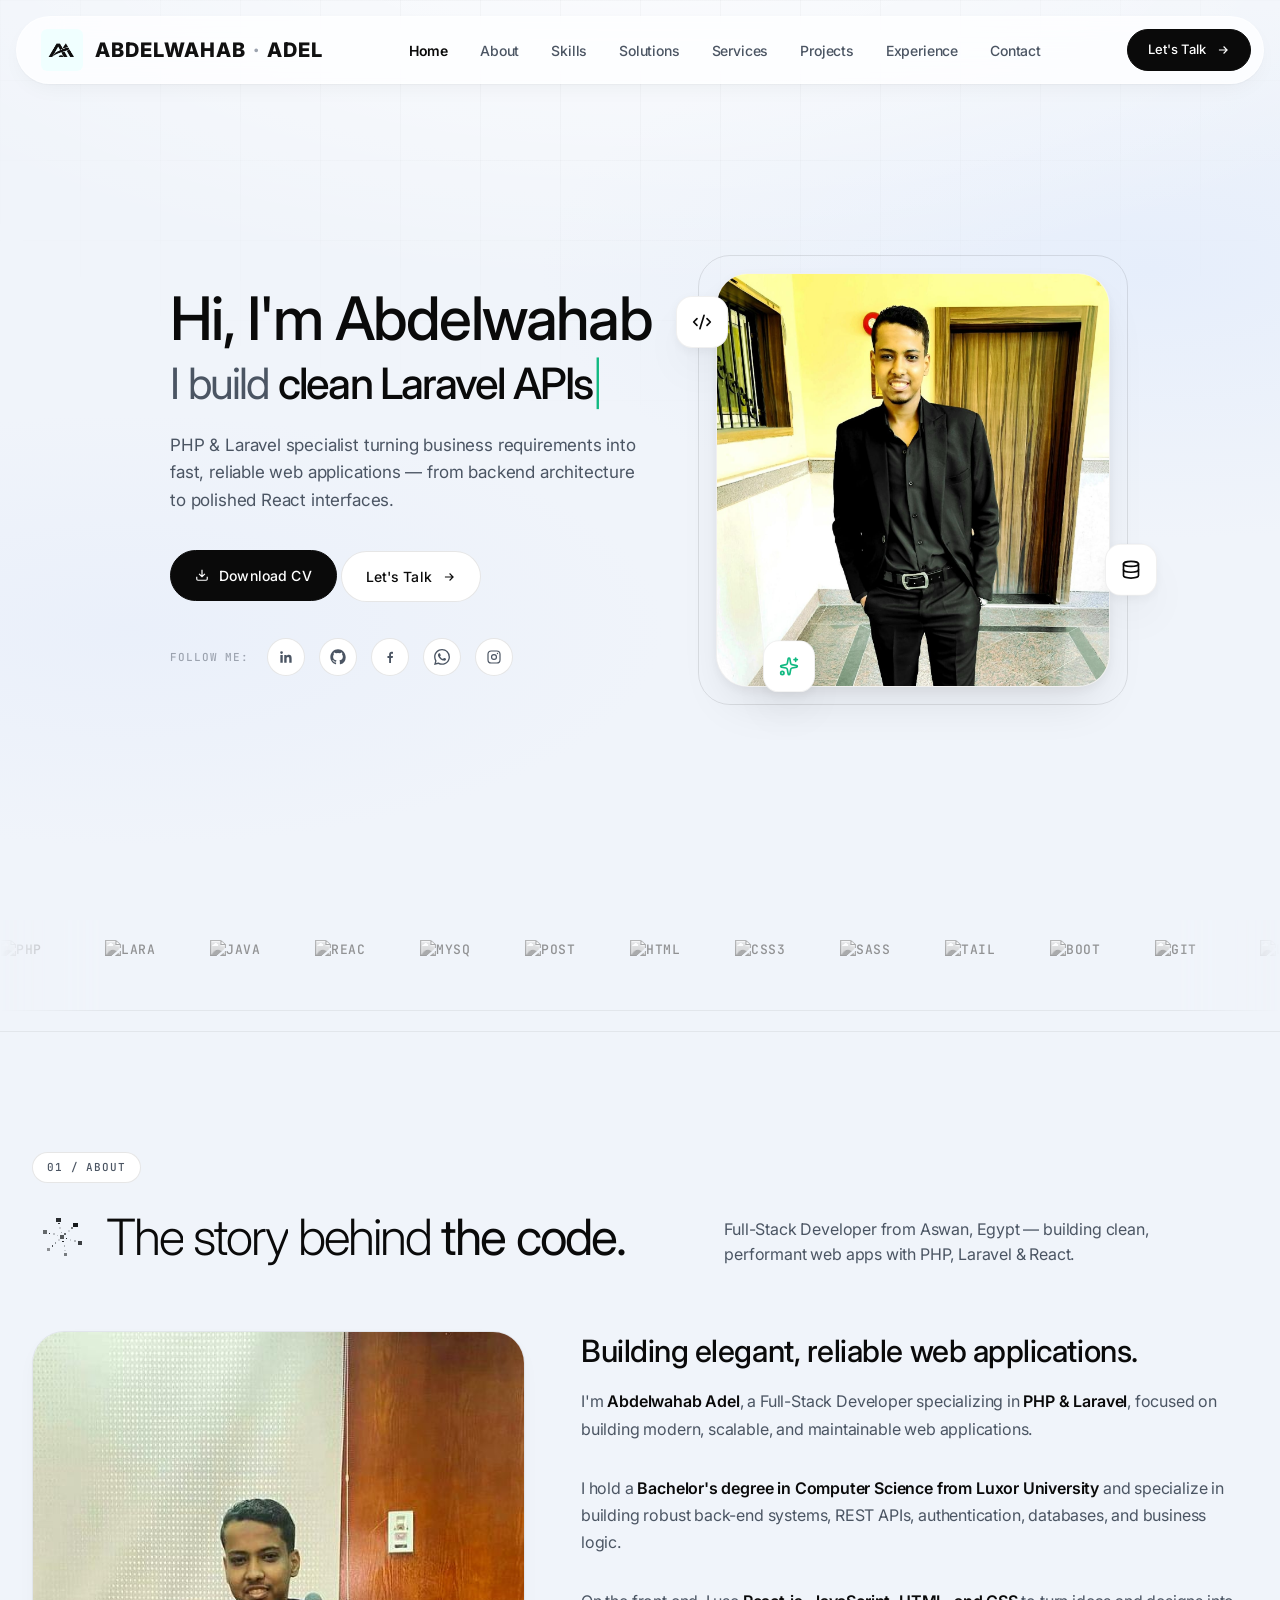
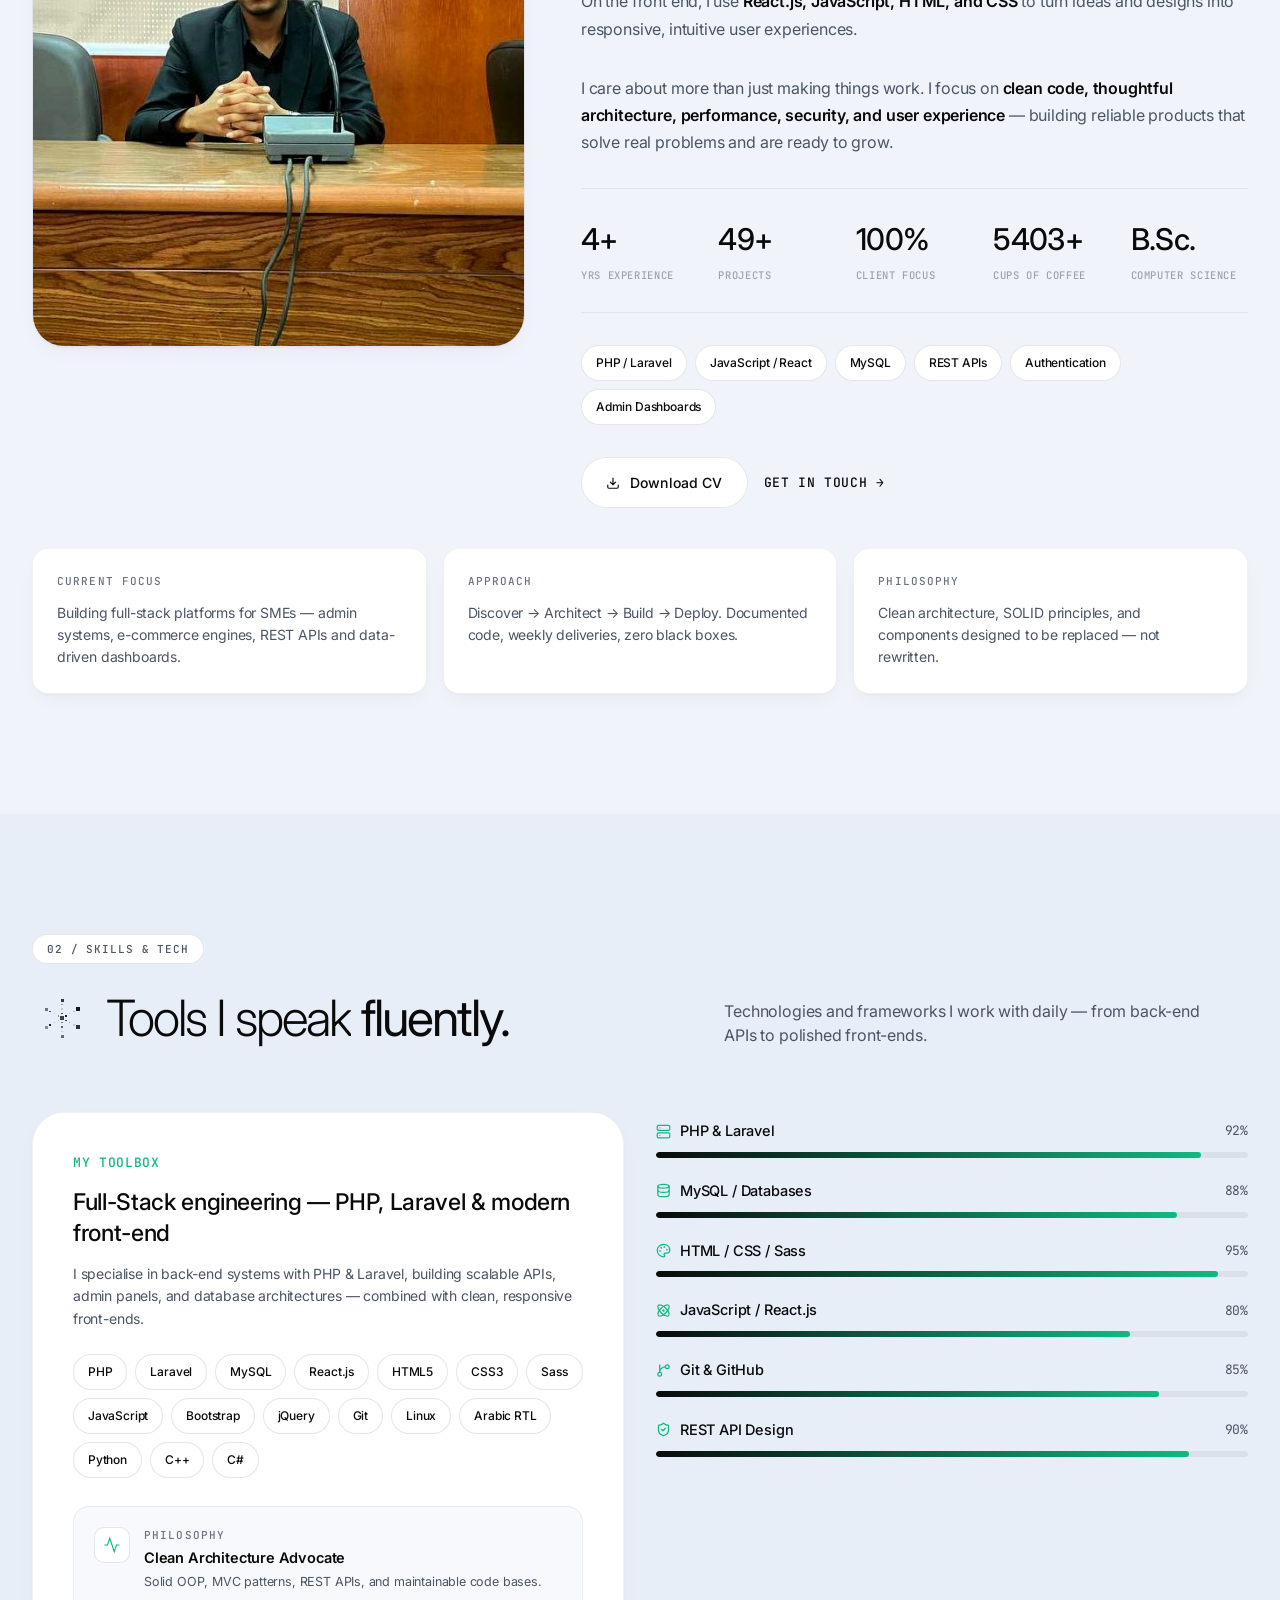
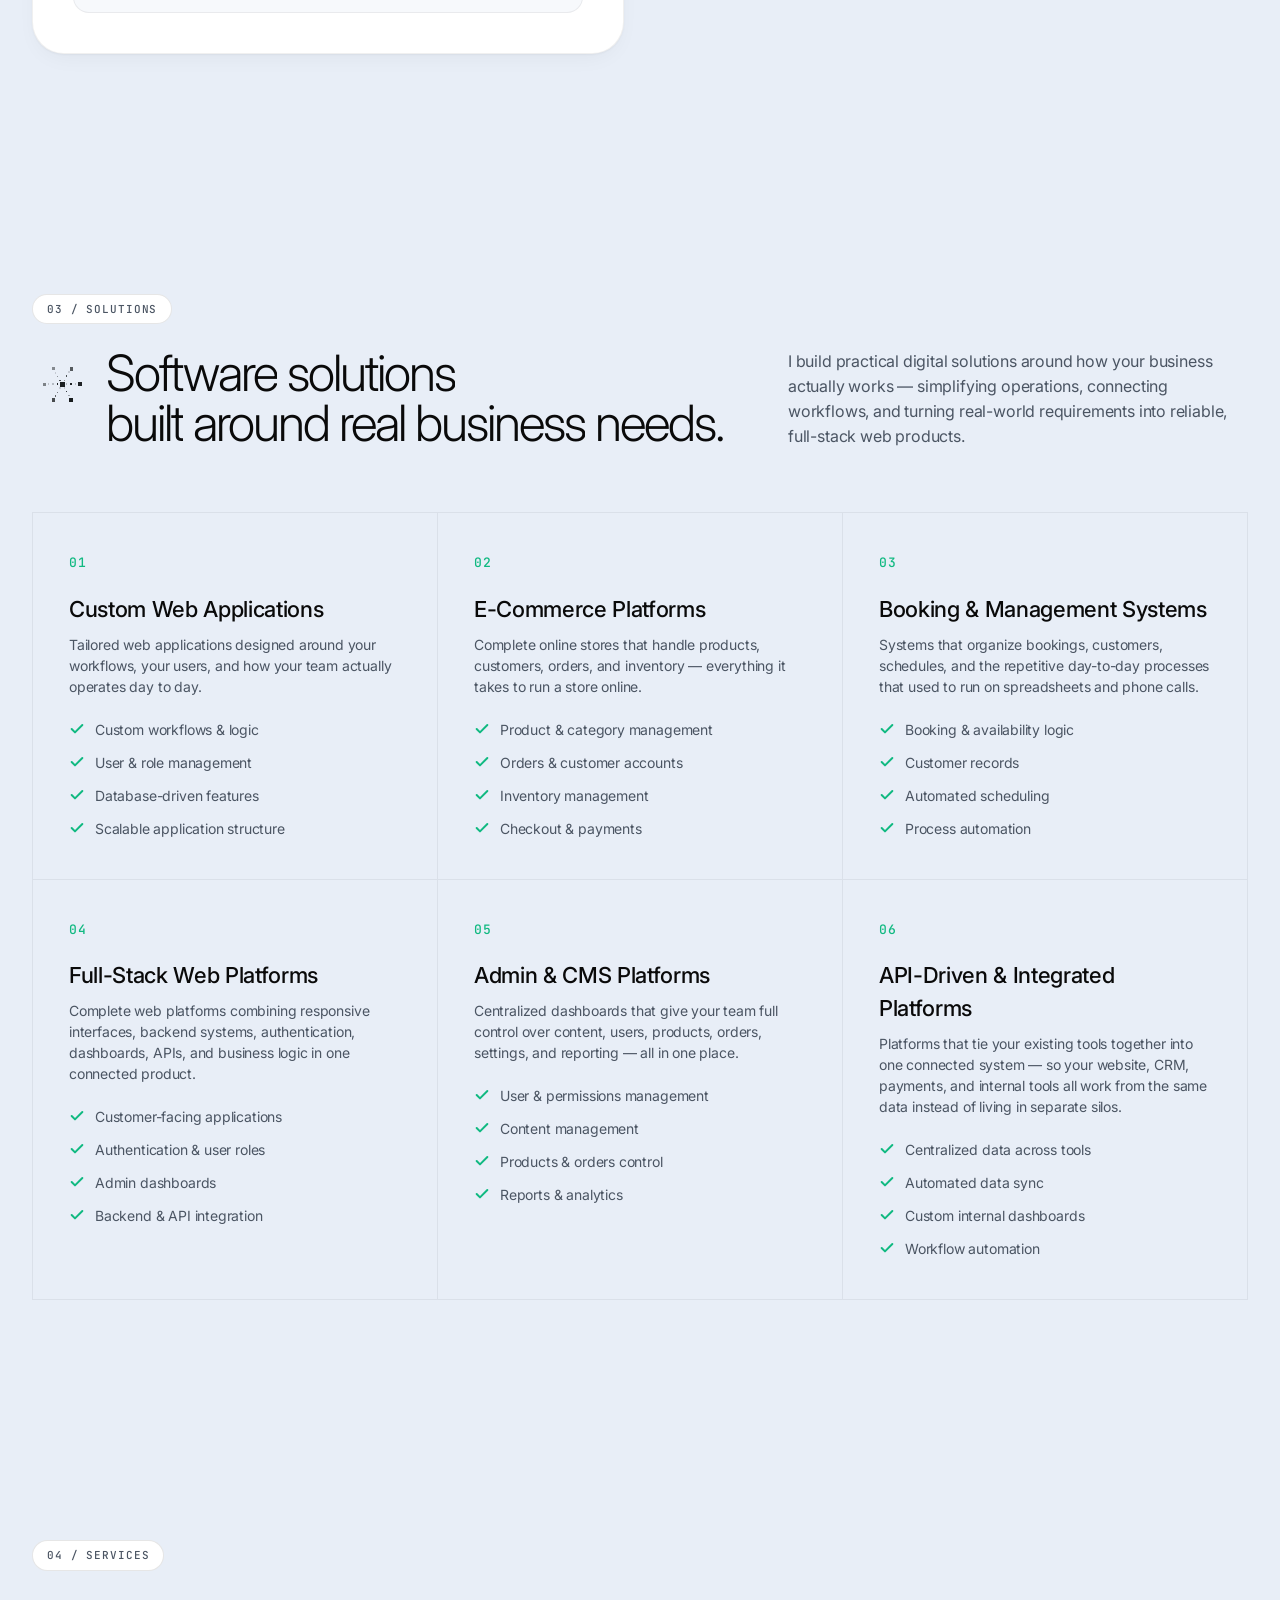
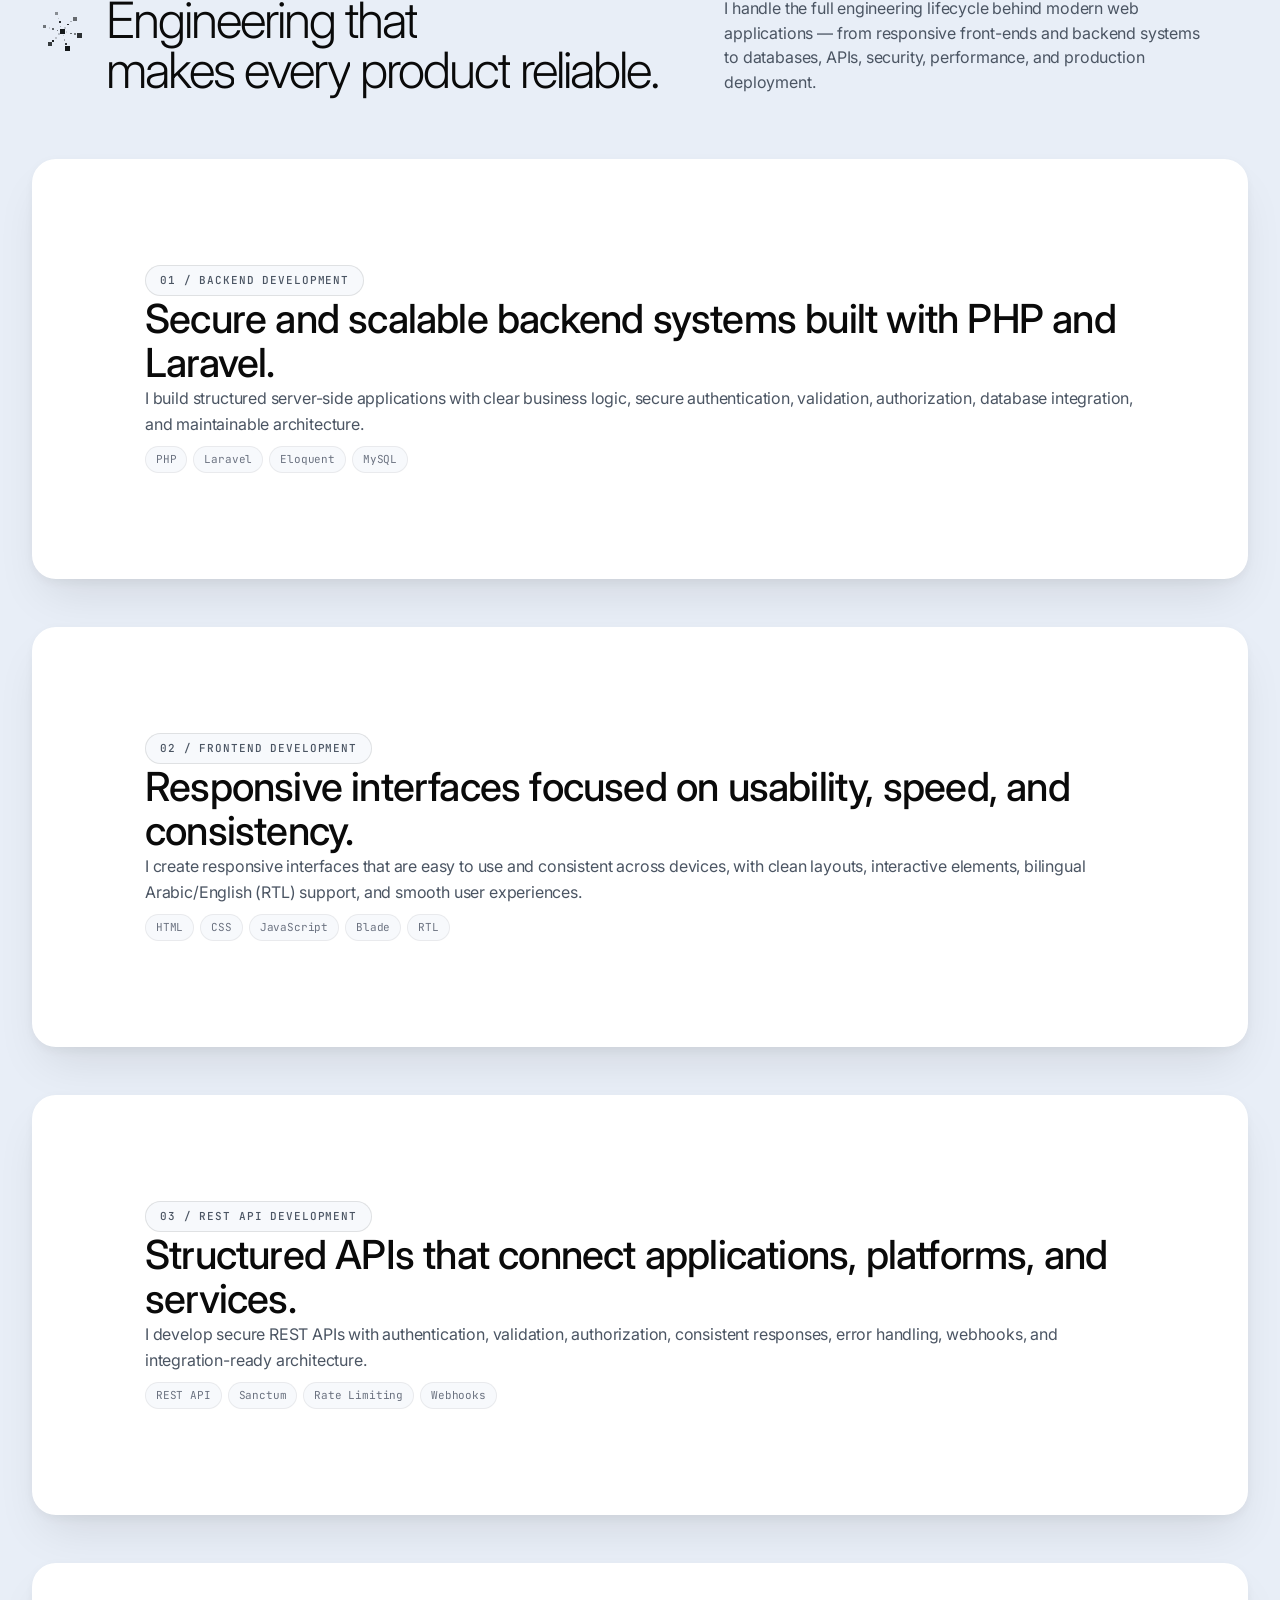
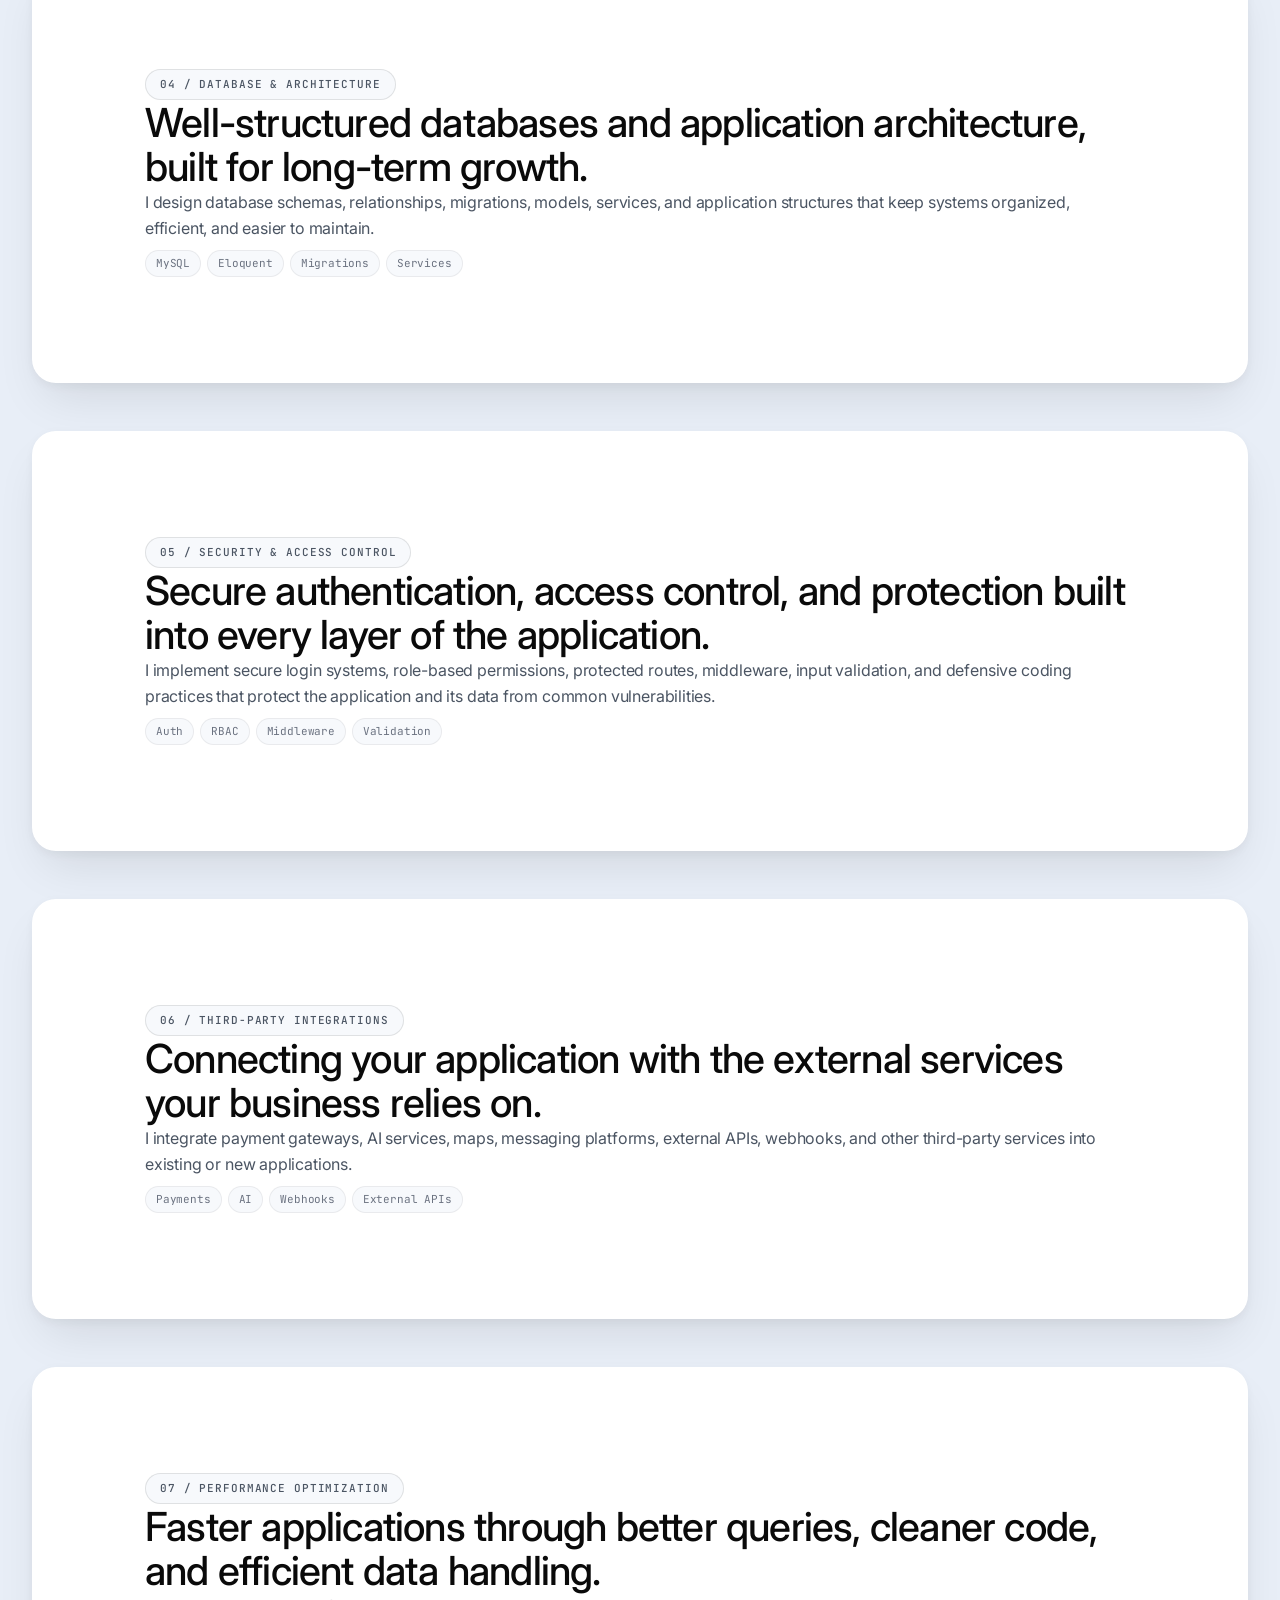
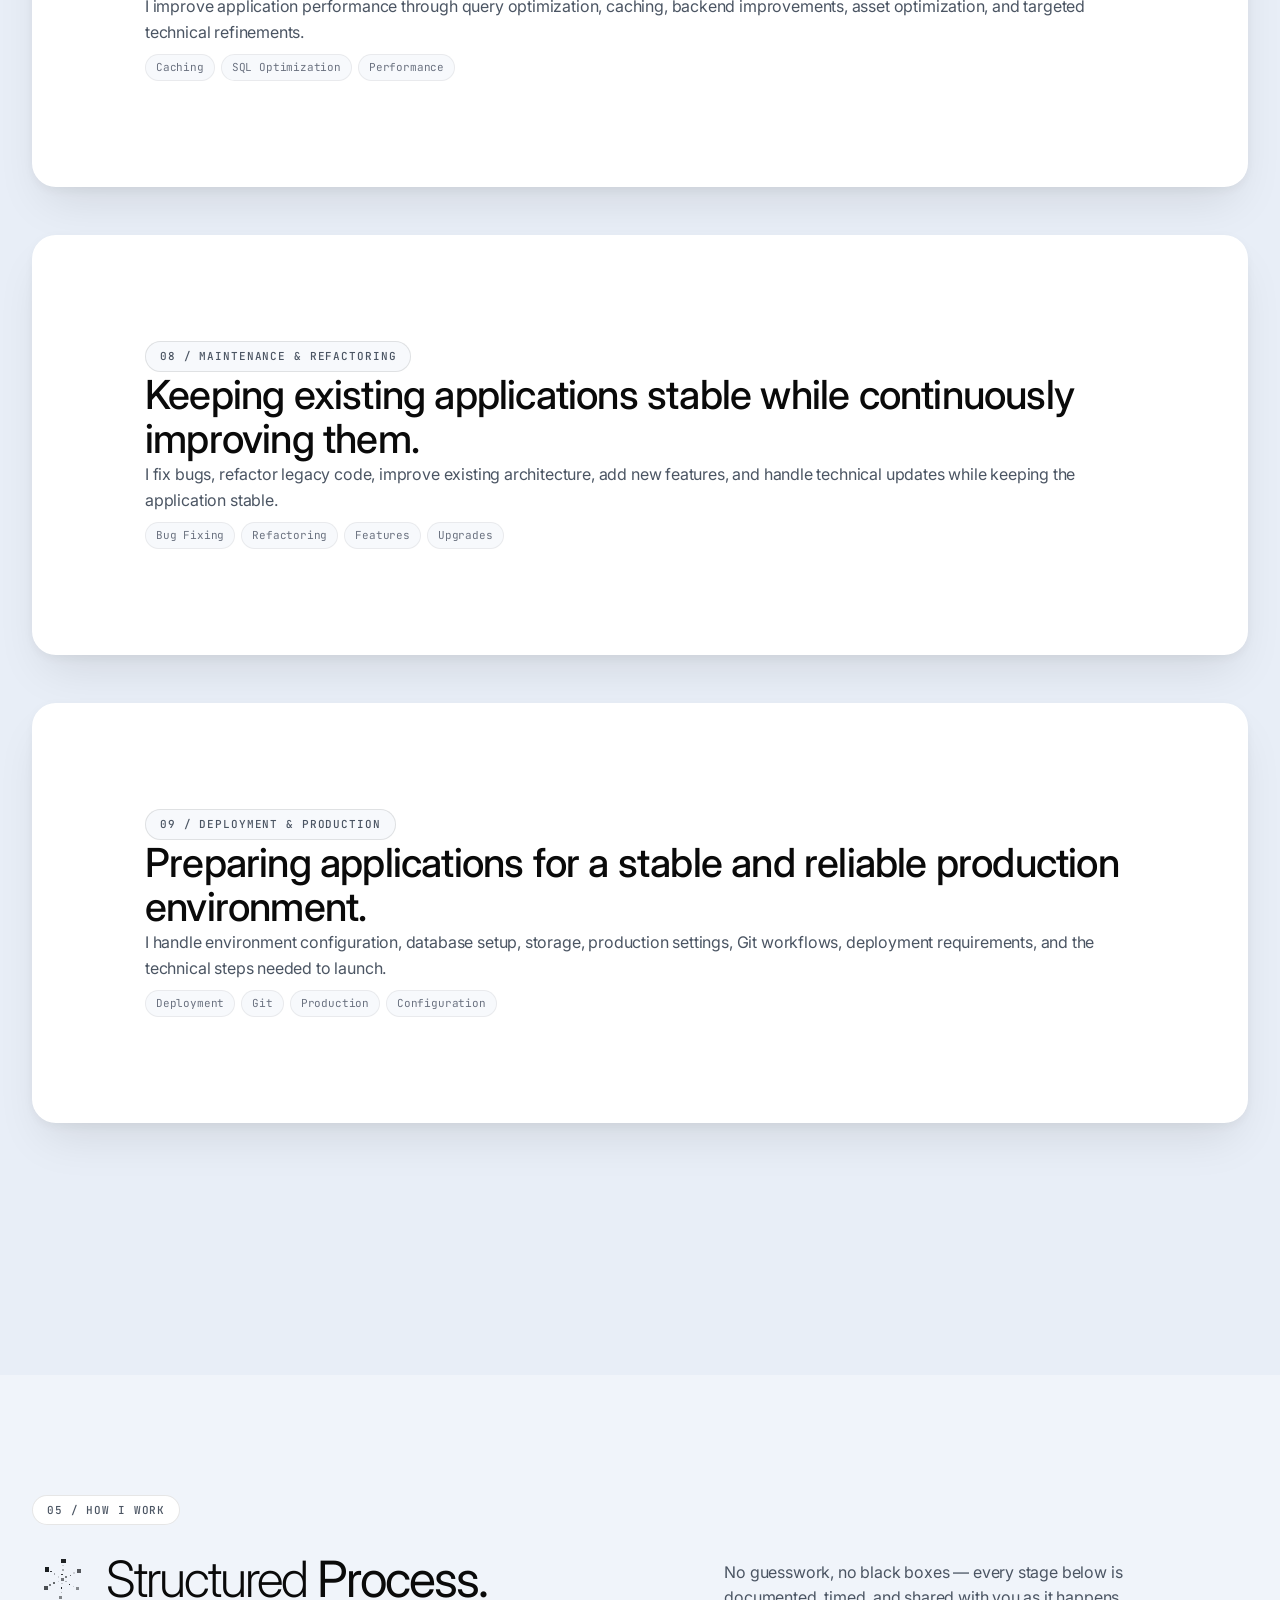
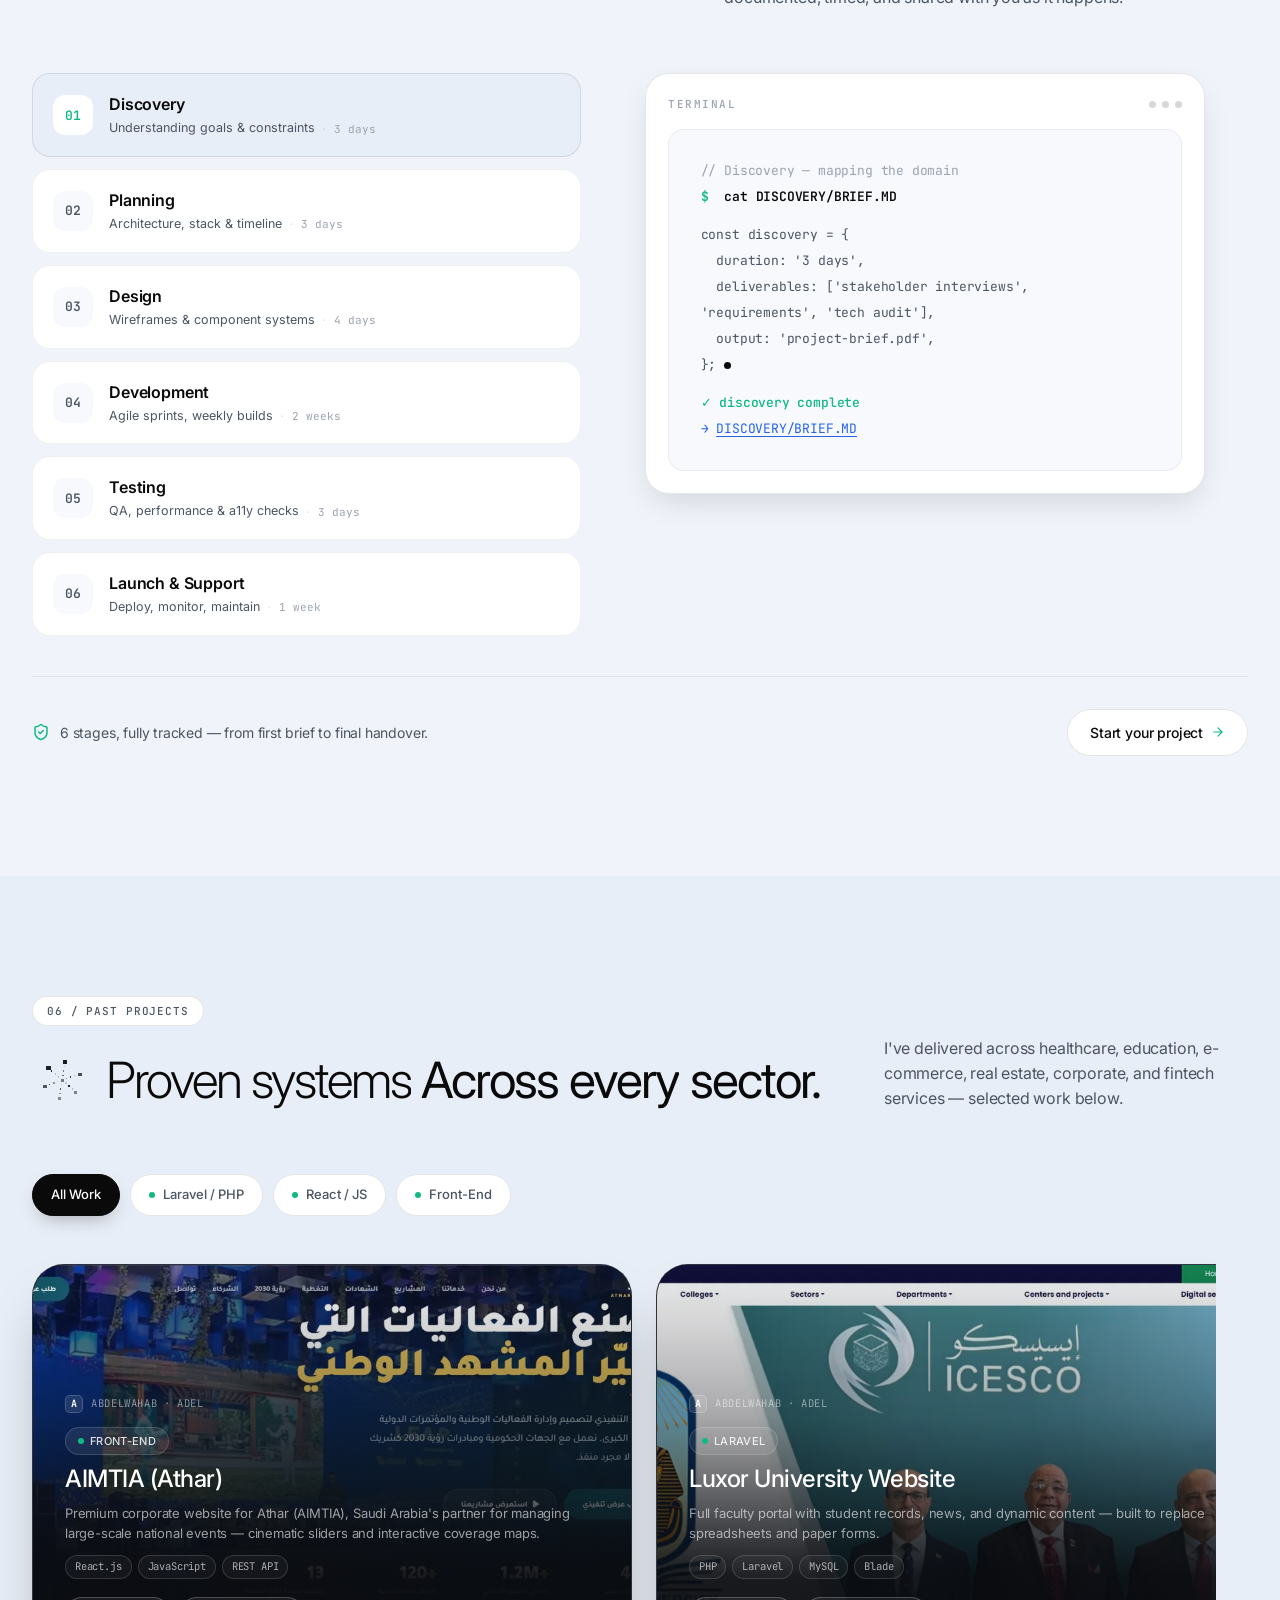
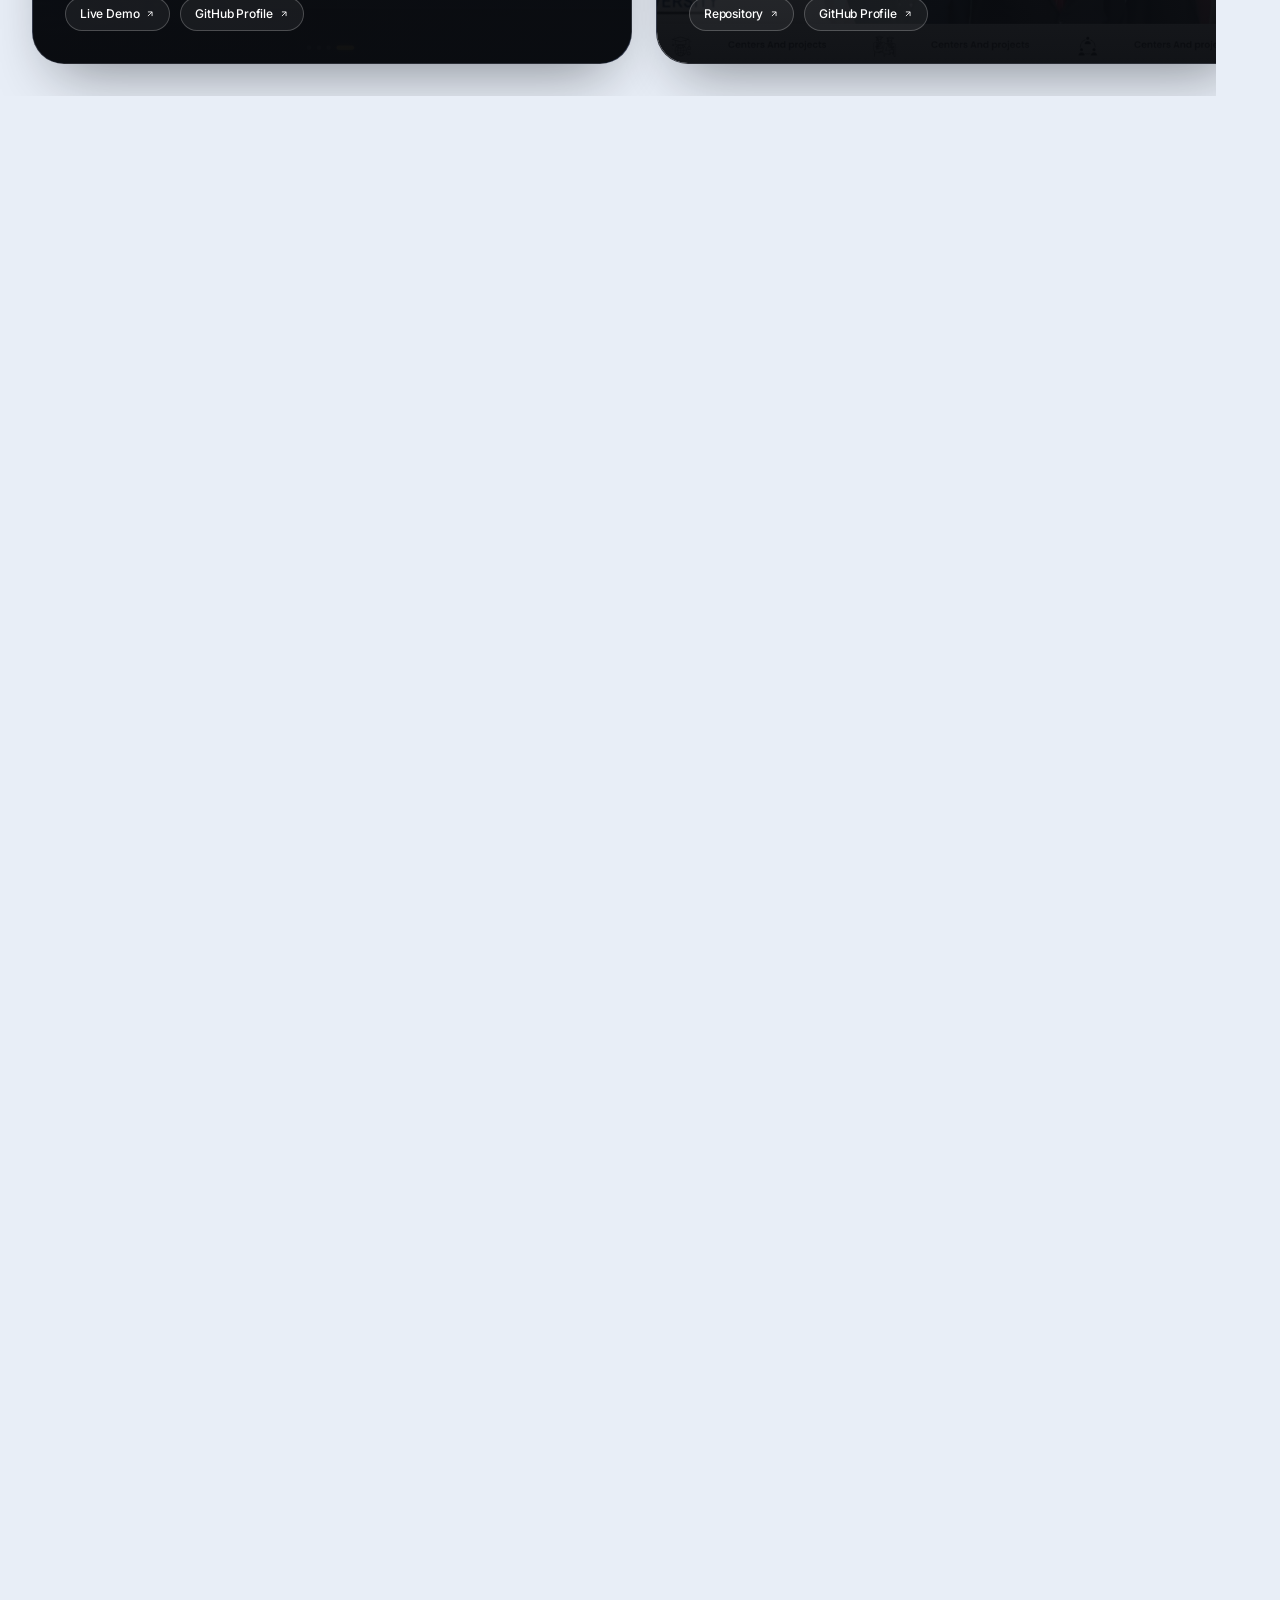
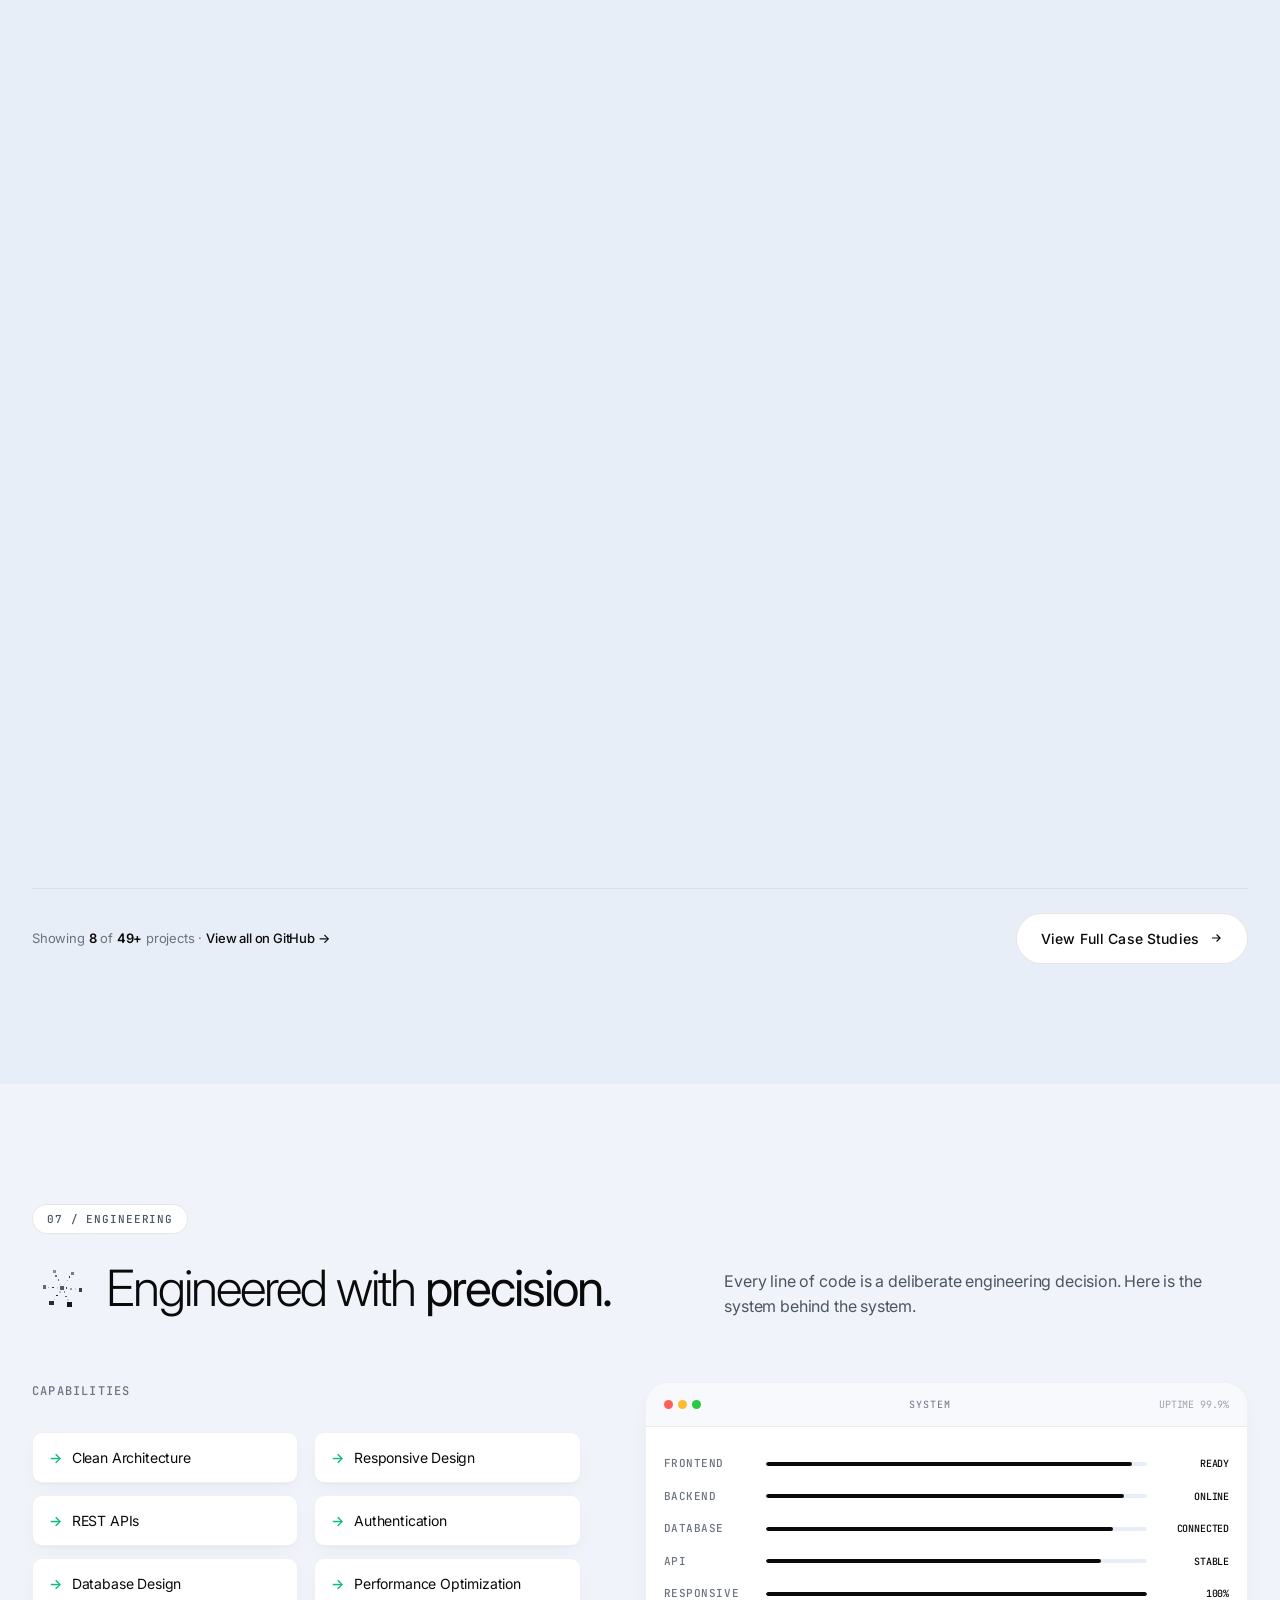
==== index.html @ 7341ebd1 "Add files via upload" ====
<!DOCTYPE html>
<html lang="en">
<head>
  <meta charset="UTF-8">
  <meta name="viewport" content="width=device-width, initial-scale=1.0, viewport-fit=cover">
  <meta name="theme-color" content="#f0f4fa">
  <meta name="color-scheme" content="light">

  <!-- Primary SEO -->
  <title>Abdelwahab Adel — Full-Stack Software Engineer · PHP & Laravel</title>
  <meta name="description" content="Abdelwahab Adel — Full-Stack Software Engineer building scalable digital systems with PHP, Laravel, React.js, and MySQL. 49+ production-grade web applications.">
  <meta name="keywords" content="Abdelwahab Adel, Full-Stack Developer, Software Engineer, PHP, Laravel, React.js, MySQL, REST API, Web Applications, Portfolio, Aswan, Egypt">
  <meta name="author" content="Abdelwahab Adel">
  <meta name="robots" content="index, follow">
  <link rel="canonical" href="https://abdelwahab-adel.dev/">

  <!-- Favicon -->
  <link rel="icon" type="image/svg+xml" href="assets/favicon.svg">

  <!-- Open Graph -->
  <meta property="og:type" content="website">
  <meta property="og:url" content="https://abdelwahab-adel.dev/">
  <meta property="og:title" content="Abdelwahab Adel — Full-Stack Software Engineer">
  <meta property="og:description" content="Building scalable digital systems with PHP, Laravel, React.js & MySQL. 49+ production-grade projects.">
  <meta property="og:image" content="https://abdelwahab-adel.dev/assets/images/profile-hero.jpg">
  <meta property="og:locale" content="en_US">
  <meta property="og:site_name" content="Abdelwahab Adel">

  <!-- Twitter -->
  <meta name="twitter:card" content="summary_large_image">
  <meta name="twitter:title" content="Abdelwahab Adel — Full-Stack Software Engineer">
  <meta name="twitter:description" content="Building scalable digital systems with PHP, Laravel, React.js & MySQL.">
  <meta name="twitter:image" content="https://abdelwahab-adel.dev/assets/images/profile-hero.jpg">

  <!-- Performance -->
  <link rel="preconnect" href="https://fonts.googleapis.com">
  <link rel="preconnect" href="https://fonts.gstatic.com" crossorigin>

  <!-- Fonts -->
  <link rel="stylesheet" href="https://fonts.googleapis.com/css2?family=Inter:wght@200;300;400;500;600;700;800&family=JetBrains+Mono:wght@400;500;600&display=swap">

  <!-- Styles -->
  <link rel="stylesheet" href="style.css">

  <!-- Structured Data -->
  <script type="application/ld+json">
  {
    "@context": "https://schema.org",
    "@type": "Person",
    "name": "Abdelwahab Adel",
    "jobTitle": "Full-Stack Software Engineer",
    "url": "https://abdelwahab-adel.dev/",
    "image": "assets/images/profile-hero.jpg",
    "sameAs": [
      "https://www.linkedin.com/in/abdelwahab-adel-57265926b",
      "https://github.com/abdelwahab-adel/",
      "https://www.facebook.com/profile.php?id=100008450681129",
      "https://www.instagram.com/abd_elwahab_adel",
      "https://wa.me/201100340198"
    ],
    "knowsAbout": ["PHP", "Laravel", "MySQL", "React.js", "JavaScript", "HTML5", "CSS3", "Sass", "Git", "Linux", "REST API", "Software Architecture"],
    "worksFor": {"@type": "Organization", "name": "Freelance"},
    "alumniOf": {"@type": "CollegeOrUniversity", "name": "Luxor University"},
    "address": {"@type": "PostalAddress", "addressLocality": "Aswan", "addressCountry": "EG"}
  }
  </script>
</head>
<body>

  <!-- ════════════════ INTRO PRELOADER ════════════════ -->
  <div id="preloader" class="preloader">
    <div class="preloader-inner">
      <span class="preloader-wordmark">ABDELWAHAB<em>·</em>ADEL</span>
      <span class="preloader-role mono">FULL-STACK DEVELOPER</span>
    </div>
    <noscript><style>.preloader-wordmark,.preloader-role{opacity:1!important;transform:none!important;}</style></noscript>
  </div>

  <!-- Skip link -->
  <a href="#main" class="skip-link">Skip to main content</a>

  <!-- Background grid -->
  <div class="bg-grid" aria-hidden="true"></div>

  <!-- Scroll progress -->
  <div class="scroll-progress" id="scroll-progress" aria-hidden="true"></div>

  <main id="main">

    <!-- ════════════════ NAVBAR ════════════════ -->
    <header class="nav" id="nav">
      <div class="nav-inner">
          <a href="index.html#home"  class="logo" aria-label="Abdelwahab Adel — home">
    <span class="logo-mark">
        <img 
            src="assets/images/ChatGPT Image Sep 15, 2026, 07_36_10 PM.png" 
            alt="Abdelwahab Adel Logo"
        >
    </span>

    <span class="logo-text">
        ABDELWAHAB<em>·</em>ADEL
    </span>
</a>

        <nav class="nav-desktop" aria-label="Primary">
          <a href="#home" class="nav-link active">Home</a>
          <a href="#about" class="nav-link">About</a>
          <a href="#skills" class="nav-link">Skills</a>
          <a href="#solutions" class="nav-link">Solutions</a>
          <a href="#services" class="nav-link">Services</a>
          <a href="projects.html" class="nav-link">Projects</a>
          <a href="#experience" class="nav-link">Experience</a>
          <a href="#contact" class="nav-link">Contact</a>
        </nav>

        <div class="nav-actions">
          <a href="index.html#contact" class="btn btn-primary nav-cta">
            <span>Let's Talk</span>
            <svg width="14" height="14" viewBox="0 0 24 24" fill="none" stroke="currentColor" stroke-width="2"><path d="M5 12h14M13 6l6 6-6 6"/></svg>
          </a>
          <button class="menu-btn" id="menu-btn" aria-label="Open menu" aria-expanded="false" aria-controls="mobile-nav">
            <span></span><span></span>
          </button>
        </div>
      </div>
    </header>

    <!-- Mobile Nav -->
    <nav class="mobile-nav" id="mobile-nav" aria-label="Mobile navigation">
      <div class="mobile-nav-inner">
        <div class="mobile-nav-links">
          <a href="#home" class="mobile-link" data-num="00">Home</a>
          <a href="#about" class="mobile-link" data-num="01">About</a>
          <a href="#skills" class="mobile-link" data-num="02">Skills</a>
          <a href="#solutions" class="mobile-link" data-num="03">Solutions</a>
          <a href="#services" class="mobile-link" data-num="04">Services</a>
          <a href="projects.html" class="mobile-link" data-num="05">Projects</a>
          <a href="#experience" class="mobile-link" data-num="06">Experience</a>
          <a href="#contact" class="mobile-link" data-num="07">Contact</a>
        </div>
        <div class="mobile-nav-footer">
          <a href="mailto:abdelwahabadel777@gmail.com">abdelwahabadel777@gmail.com</a>
          <div class="mobile-socials">
            <a href="https://github.com/abdelwahab-adel/" target="_blank" rel="noopener">GitHub</a>
            <a href="https://www.linkedin.com/in/abdelwahab-adel-57265926b" target="_blank" rel="noopener">LinkedIn</a>
            <a href="https://wa.me/201100340198" target="_blank" rel="noopener">WhatsApp</a>
          </div>
        </div>
      </div>
    </nav>

    <!-- ════════════════ HERO ════════════════ -->
    <section id="home" class="hero">
      <div class="container">
        <div class="hero-grid-v2">
          <div class="hero-text">
            

            <h1 class="hero-title-v2">
              Hi, I'm Abdelwahab
              <span class="hero-typing-line">I build <span id="typing-text" class="typing-text"></span><span class="typing-cursor">|</span></span>
            </h1>

            <p class="hero-desc-v2 reveal">
              PHP &amp; Laravel specialist turning business requirements into fast, reliable web applications — from backend architecture to polished React interfaces.
            </p>

            <div class="hero-cta">
              <a href="https://drive.google.com/drive/folders/1y7p870-NbS-smc41o3XkBg7El0RMP5gp" target="_blank" rel="noopener" class="btn btn-primary">
                <svg width="14" height="14" viewBox="0 0 24 24" fill="none" stroke="currentColor" stroke-width="2"><path d="M21 15v4a2 2 0 0 1-2 2H5a2 2 0 0 1-2-2v-4M7 10l5 5 5-5M12 15V3"/></svg>
                <span>Download CV</span>
              </a>
              <a href="#contact" class="btn btn-ghost">
                <span>Let's Talk</span>
                <svg width="14" height="14" viewBox="0 0 24 24" fill="none" stroke="currentColor" stroke-width="2"><path d="M5 12h14M13 6l6 6-6 6"/></svg>
              </a>
            </div>

            <div class="hero-socials-row reveal">
              <span class="mono">FOLLOW ME:</span>
              <a href="https://www.linkedin.com/in/abdelwahab-adel-57265926b" target="_blank" rel="noopener" class="social-icon" aria-label="LinkedIn">
                <svg width="16" height="16" viewBox="0 0 24 24" fill="currentColor"><path d="M20.45 20.45h-3.55v-5.57c0-1.33-.02-3.04-1.85-3.04-1.86 0-2.14 1.45-2.14 2.94v5.67H9.36V9h3.41v1.56h.05c.47-.9 1.63-1.85 3.36-1.85 3.6 0 4.27 2.37 4.27 5.45v6.29zM5.34 7.43a2.06 2.06 0 1 1 0-4.12 2.06 2.06 0 0 1 0 4.12zM7.12 20.45H3.56V9h3.56v11.45z"/></svg>
              </a>
              <a href="https://github.com/abdelwahab-adel/" target="_blank" rel="noopener" class="social-icon" aria-label="GitHub">
                <svg width="16" height="16" viewBox="0 0 24 24" fill="currentColor"><path d="M12 .5C5.73.5.5 5.73.5 12c0 5.08 3.29 9.39 7.86 10.91.57.1.78-.25.78-.55 0-.27-.01-1.17-.02-2.12-3.2.7-3.88-1.36-3.88-1.36-.52-1.33-1.28-1.68-1.28-1.68-1.04-.71.08-.7.08-.7 1.15.08 1.76 1.18 1.76 1.18 1.03 1.76 2.7 1.25 3.36.96.1-.75.4-1.25.73-1.54-2.55-.29-5.23-1.28-5.23-5.68 0-1.25.45-2.28 1.18-3.08-.12-.29-.51-1.46.11-3.04 0 0 .96-.31 3.15 1.18a10.9 10.9 0 0 1 5.74 0c2.19-1.49 3.15-1.18 3.15-1.18.62 1.58.23 2.75.11 3.04.74.8 1.18 1.83 1.18 3.08 0 4.41-2.69 5.38-5.25 5.67.41.36.78 1.08.78 2.17 0 1.57-.01 2.83-.01 3.22 0 .3.2.66.79.55A10.52 10.52 0 0 0 23.5 12C23.5 5.73 18.27.5 12 .5z"/></svg>
              </a>
              <a href="https://www.facebook.com/profile.php?id=100008450681129" target="_blank" rel="noopener" class="social-icon" aria-label="Facebook">
                <svg width="16" height="16" viewBox="0 0 24 24" fill="currentColor"><path d="M13.5 21v-7.5h2.5l.5-3h-3V8.5c0-.87.24-1.46 1.48-1.46H16.5V4.36C16.24 4.32 15.36 4.25 14.33 4.25c-2.15 0-3.62 1.31-3.62 3.72V10.5H8.2v3h2.5V21h2.8z"/></svg>
              </a>
              <a href="https://wa.me/201100340198" target="_blank" rel="noopener" class="social-icon" aria-label="WhatsApp">
 <svg width="16" height="16" viewBox="0 0 24 24" fill="currentColor">
      <path d="M17.472 14.382c-.297-.149-1.758-.867-2.03-.967-.273-.099-.471-.148-.67.15-.197.297-.767.966-.94 1.164-.173.199-.347.223-.644.075-.297-.15-1.255-.463-2.39-1.475-.883-.788-1.48-1.761-1.653-2.059-.173-.297-.018-.458.13-.606.134-.133.298-.347.446-.52.149-.174.198-.298.298-.497.099-.198.05-.372-.025-.521-.075-.149-.669-1.612-.916-2.207-.242-.579-.487-.5-.67-.51-.173-.008-.372-.01-.57-.01-.198 0-.52.074-.792.372-.272.297-1.04 1.016-1.04 2.479 0 1.462 1.065 2.875 1.213 3.074.149.198 2.096 3.2 5.077 4.487.709.306 1.262.489 1.694.626.712.227 1.36.195 1.871.118.571-.085 1.758-.719 2.006-1.413.248-.694.248-1.289.173-1.413-.074-.124-.272-.198-.57-.347m-5.421 7.403h-.004a9.87 9.87 0 01-5.031-1.378l-.361-.214-3.741.982.999-3.648-.235-.374a9.87 9.87 0 01-1.511-5.26c.001-5.45 4.436-9.884 9.89-9.884 2.64 0 5.122 1.03 6.988 2.898a9.825 9.825 0 012.893 6.994c-.003 5.45-4.437 9.884-9.887 9.884m8.413-18.297A11.815 11.815 0 0012.05 0C5.495 0 .16 5.335.157 11.892c0 2.096.547 4.142 1.588 5.946L.057 24l6.305-1.654a11.875 11.875 0 005.683 1.448h.005c6.554 0 11.89-5.335 11.893-11.893a11.821 11.821 0 00-3.479-8.413"/>
    </svg>              </a>
              
              <a href="https://www.instagram.com/abd_elwahab_adel" target="_blank" rel="noopener" class="social-icon" aria-label="Instagram">
                <svg width="16" height="16" viewBox="0 0 24 24" fill="none" stroke="currentColor" stroke-width="1.8"><rect x="3" y="3" width="18" height="18" rx="5"/><circle cx="12" cy="12" r="3.7"/><circle cx="17.2" cy="6.8" r="1" fill="currentColor" stroke="none"/></svg>
              </a>
            </div>
          </div>

          <div class="hero-portrait reveal">
            <div class="portrait-frame" aria-hidden="true"></div>
            <div class="portrait-img">
              <div class="portrait-placeholder">
                <img src="assets/images/profile-hero.jpg" alt="Abdelwahab Adel — Full-Stack Developer" srcset="">
              </div>
            </div>
            <div class="portrait-badge b1" data-parallax="0.1" aria-hidden="true">
              <svg width="20" height="20" viewBox="0 0 24 24" fill="none" stroke="currentColor" stroke-width="2" stroke-linecap="round" stroke-linejoin="round"><path d="m18 16 4-4-4-4"/><path d="m6 8-4 4 4 4"/><path d="m14.5 4-5 16"/></svg>
            </div>
            <div class="portrait-badge b2" data-parallax="0.16" aria-hidden="true">
              <svg width="20" height="20" viewBox="0 0 24 24" fill="none" stroke="currentColor" stroke-width="2" stroke-linecap="round" stroke-linejoin="round"><ellipse cx="12" cy="5" rx="9" ry="3"/><path d="M3 5V19A9 3 0 0 0 21 19V5"/><path d="M3 12A9 3 0 0 0 21 12"/></svg>
            </div>
            <div class="portrait-badge b3" data-parallax="0.22" aria-hidden="true">
              <svg width="20" height="20" viewBox="0 0 24 24" fill="none" stroke="currentColor" stroke-width="2" stroke-linecap="round" stroke-linejoin="round"><path d="M11.017 2.814a1 1 0 0 1 1.966 0l1.051 5.558a2 2 0 0 0 1.594 1.594l5.558 1.051a1 1 0 0 1 0 1.966l-5.558 1.051a2 2 0 0 0-1.594 1.594l-1.051 5.558a1 1 0 0 1-1.966 0l-1.051-5.558a2 2 0 0 0-1.594-1.594l-5.558-1.051a1 1 0 0 1 0-1.966l5.558-1.051a2 2 0 0 0 1.594-1.594z"/><path d="M20 2v4"/><path d="M22 4h-4"/><circle cx="4" cy="20" r="2"/></svg>
            </div>
          </div>
        </div>
      </div>
    </section>

    <!-- ════════════════ MARQUEE ════════════════ -->
    <section class="marquee" aria-label="Technology stack">
      <div class="marquee-track">
       <div class="marquee">
  <div class="marquee-inner">

    <img src="https://cdn.simpleicons.org/php" alt="PHP">
    <img src="https://cdn.simpleicons.org/laravel" alt="Laravel">
    <img src="https://cdn.simpleicons.org/javascript" alt="JavaScript">
    <img src="https://cdn.simpleicons.org/react" alt="React">
    <img src="https://cdn.simpleicons.org/mysql" alt="MySQL">
    <img src="https://cdn.simpleicons.org/postman" alt="Postman">
    <img src="https://cdn.simpleicons.org/html5" alt="HTML5">
    <img src="https://cdn.simpleicons.org/css" alt="CSS3">
    <img src="https://cdn.simpleicons.org/sass" alt="Sass">
    <img src="https://cdn.simpleicons.org/tailwindcss" alt="Tailwind CSS">
    <img src="https://cdn.simpleicons.org/bootstrap" alt="Bootstrap">
    <img src="https://cdn.simpleicons.org/git" alt="Git">
    <img src="https://cdn.simpleicons.org/linux" alt="Linux">

    <!-- Duplicate the icon set to create a seamless infinite scroll -->
    <img src="https://cdn.simpleicons.org/php" alt="PHP">
    <img src="https://cdn.simpleicons.org/laravel" alt="Laravel">
    <img src="https://cdn.simpleicons.org/javascript" alt="JavaScript">
    <img src="https://cdn.simpleicons.org/react" alt="React">
    <img src="https://cdn.simpleicons.org/mysql" alt="MySQL">
    <img src="https://cdn.simpleicons.org/postman" alt="Postman">
    <img src="https://cdn.simpleicons.org/html5" alt="HTML5">
    <img src="https://cdn.simpleicons.org/css" alt="CSS3">
    <img src="https://cdn.simpleicons.org/sass" alt="Sass">
    <img src="https://cdn.simpleicons.org/tailwindcss" alt="Tailwind CSS">
    <img src="https://cdn.simpleicons.org/bootstrap" alt="Bootstrap">
    <img src="https://cdn.simpleicons.org/git" alt="Git">
    <img src="https://cdn.simpleicons.org/linux" alt="Linux">

  </div> 
</div>
      </div>
    </section>

    <!-- ════════════════ ABOUT ════════════════ -->
    <section id="about" class="section">
      <div class="container">
        <div class="section-head with-side">
          <div>
            <span class="section-pill">01 / About</span>
            <div class="title-row">

              <canvas id="pixelIcon" width="80" height="80" class="pixel-icon"></canvas>


<h2 class="section-title">
                The story behind <em>the code.</em>
              </h2>
            </div>
          </div>
          <p class="section-desc reveal">
            Full-Stack Developer from Aswan, Egypt — building clean, performant web apps with PHP, Laravel &amp; React.
          </p>
        </div>

        <div class="about-hero">
          <div class="about-photo reveal">
            <div class="about-photo-ph">
                <img src="assets/images/profile.jpeg" alt="Abdelwahab Adel" srcset="">
            </div>
          </div>

          <div class="about-info">

            <h3 class="about-heading">
  Building elegant, reliable web applications.
</h3>

<p class="about-lead">
  I'm <strong>Abdelwahab Adel</strong>, a Full-Stack Developer specializing in
  <strong>PHP &amp; Laravel</strong>, focused on building modern, scalable, and
  maintainable web applications.
</p>

<p class="about-lead">
  I hold a <strong>Bachelor's degree in Computer Science from Luxor University</strong>
  and specialize in building robust back-end systems, REST APIs, authentication,
  databases, and business logic.
</p>

<p class="about-lead">
  On the front end, I use <strong>React.js, JavaScript, HTML, and CSS</strong>
  to turn ideas and designs into responsive, intuitive user experiences.
</p>

<p class="about-lead">
  I care about more than just making things work. I focus on
  <strong>clean code, thoughtful architecture, performance, security, and user experience</strong> —
  building reliable products that solve real problems and are ready to grow.
</p>



            <div class="about-stats" data-stagger>
              <div class="about-stat">
                <span class="about-stat-num">4+</span>
                <span class="about-stat-label mono">YRS EXPERIENCE</span>
              </div>
              <div class="about-stat">
                <span class="about-stat-num">49+</span>
                <span class="about-stat-label mono">PROJECTS</span>
              </div>
              <div class="about-stat">
                <span class="about-stat-num">100%</span>
                <span class="about-stat-label mono">CLIENT FOCUS</span>
              </div>
              <div class="about-stat">
                <span class="about-stat-num">5403+</span>
                <span class="about-stat-label mono">CUPS OF COFFEE</span>
              </div>
              <div class="about-stat">
                <span class="about-stat-num">B.Sc.</span>
                <span class="about-stat-label mono">COMPUTER SCIENCE</span>
              </div>
            </div>

            <div class="about-tags" data-stagger>
              <span class="tag">PHP / Laravel</span>
              <span class="tag">JavaScript / React</span>
              <span class="tag">MySQL</span>
              <span class="tag">REST APIs</span>
              <span class="tag">Authentication</span>
              <span class="tag">Admin Dashboards</span>
            </div>

            <div class="about-actions">
              <a href="https://drive.google.com/drive/folders/1y7p870-NbS-smc41o3XkBg7El0RMP5gp" target="_blank" rel="noopener" class="btn btn-ghost">
                <svg width="14" height="14" viewBox="0 0 24 24" fill="none" stroke="currentColor" stroke-width="2"><path d="M21 15v4a2 2 0 0 1-2 2H5a2 2 0 0 1-2-2v-4M7 10l5 5 5-5M12 15V3"/></svg>
                <span>Download CV</span>
              </a>
              <a href="#contact" class="btn-link mono">GET IN TOUCH →</a>
            </div>
          </div>
        </div>

        <div class="about-side-grid" data-stagger>
          <div class="about-card">
            <span class="card-label">CURRENT FOCUS</span>
            <p>Building full-stack platforms for SMEs — admin systems, e-commerce engines, REST APIs and data-driven dashboards.</p>
          </div>
          <div class="about-card">
            <span class="card-label">APPROACH</span>
            <p>Discover → Architect → Build → Deploy. Documented code, weekly deliveries, zero black boxes.</p>
          </div>
          <div class="about-card">
            <span class="card-label">PHILOSOPHY</span>
            <p>Clean architecture, SOLID principles, and components designed to be replaced — not rewritten.</p>
          </div>
        </div>
      </div>
    </section>

    <!-- ════════════════ SKILLS & TECH ════════════════ -->
    <section id="skills" class="section section-alt">
      <div class="container">
        <div class="section-head with-side">
          <div>
            <span class="section-pill">02 / Skills &amp; Tech</span>
            <div class="title-row">
          <canvas class="pixel-icon" width="80" height="80" aria-hidden="true"></canvas>
              <h2 class="section-title">
                Tools I speak <em>fluently.</em>
              </h2>
            </div>
          </div>
          <p class="section-desc reveal">
            Technologies and frameworks I work with daily — from back-end APIs to polished front-ends.
          </p>
        </div>

        <div class="skills-layout">
          <div class="skills-info-card reveal">
            <span class="checklist-num mono">MY TOOLBOX</span>
            <h3>Full-Stack engineering — PHP, Laravel &amp; modern front-end</h3>
            <p>I specialise in back-end systems with PHP &amp; Laravel, building scalable APIs, admin panels, and database architectures — combined with clean, responsive front-ends.</p>

            <div class="tech-pills-grid" data-stagger>
              <span class="tag">PHP</span>
              <span class="tag">Laravel</span>
              <span class="tag">MySQL</span>
              <span class="tag">React.js</span>
              <span class="tag">HTML5</span>
              <span class="tag">CSS3</span>
              <span class="tag">Sass</span>
              <span class="tag">JavaScript</span>
              <span class="tag">Bootstrap</span>
              <span class="tag">jQuery</span>
              <span class="tag">Git</span>
              <span class="tag">Linux</span>
              <span class="tag">Arabic RTL</span>
              <span class="tag">Python</span>
              <span class="tag">C++</span>
              <span class="tag">C#</span>
            </div>

            <div class="philosophy-mini-card">
              <div class="philosophy-icon">
<svg width="18" height="18" viewBox="0 0 24 24" fill="none" stroke="currentColor" stroke-width="1.5"><polyline points="22 12 18 12 15 21 9 3 6 12 2 12"></polyline></svg>              </div>
              <div>
                <span class="card-label">PHILOSOPHY</span>
                <strong>Clean Architecture Advocate</strong>
                <p>Solid OOP, MVC patterns, REST APIs, and maintainable code bases.</p>
              </div>
            </div>
          </div>

          <div class="skills-bars" data-stagger>
            <div class="skill-progress-item">
              <div class="skill-row">
                <span class="skill-name">
                  <svg width="15" height="15" viewBox="0 0 24 24" fill="none" stroke="currentColor" stroke-width="2" stroke-linecap="round" stroke-linejoin="round"><rect width="20" height="8" x="2" y="2" rx="2"/><rect width="20" height="8" x="2" y="14" rx="2"/><line x1="6" x2="6.01" y1="6" y2="6"/><line x1="6" x2="6.01" y1="18" y2="18"/></svg>
                  PHP &amp; Laravel
                </span>
                <span class="skill-value">92%</span>
              </div>
              <div class="progress-track"><div class="progress-bar" data-target="92"></div></div>
            </div>
            <div class="skill-progress-item">
              <div class="skill-row">
                <span class="skill-name">
                  <svg width="15" height="15" viewBox="0 0 24 24" fill="none" stroke="currentColor" stroke-width="2" stroke-linecap="round" stroke-linejoin="round"><ellipse cx="12" cy="5" rx="9" ry="3"/><path d="M3 5V19A9 3 0 0 0 21 19V5"/><path d="M3 12A9 3 0 0 0 21 12"/></svg>
                  MySQL / Databases
                </span>
                <span class="skill-value">88%</span>
              </div>
              <div class="progress-track"><div class="progress-bar" data-target="88"></div></div>
            </div>
            <div class="skill-progress-item">
              <div class="skill-row">
                <span class="skill-name">
                  <svg width="15" height="15" viewBox="0 0 24 24" fill="none" stroke="currentColor" stroke-width="2" stroke-linecap="round" stroke-linejoin="round"><path d="M12 22a1 1 0 0 1 0-20 10 9 0 0 1 10 9 5 5 0 0 1-5 5h-2.25a1.75 1.75 0 0 0-1.4 2.8l.3.4a1.75 1.75 0 0 1-1.4 2.8z"/><circle cx="13.5" cy="6.5" r=".5" fill="currentColor"/><circle cx="17.5" cy="10.5" r=".5" fill="currentColor"/><circle cx="6.5" cy="12.5" r=".5" fill="currentColor"/><circle cx="8.5" cy="7.5" r=".5" fill="currentColor"/></svg>
                  HTML / CSS / Sass
                </span>
                <span class="skill-value">95%</span>
              </div>
              <div class="progress-track"><div class="progress-bar" data-target="95"></div></div>
            </div>
            <div class="skill-progress-item">
              <div class="skill-row">
                <span class="skill-name">
                  <svg width="15" height="15" viewBox="0 0 24 24" fill="none" stroke="currentColor" stroke-width="2" stroke-linecap="round" stroke-linejoin="round"><circle cx="12" cy="12" r="1"/><path d="M20.2 20.2c2.04-2.03.02-7.36-4.5-11.9-4.54-4.52-9.87-6.54-11.9-4.5-2.04 2.03-.02 7.36 4.5 11.9 4.54 4.52 9.87 6.54 11.9 4.5Z"/><path d="M15.7 15.7c4.52-4.54 6.54-9.87 4.5-11.9-2.03-2.04-7.36-.02-11.9 4.5-4.52 4.54-6.54 9.87-4.5 11.9 2.03 2.04 7.36.02 11.9-4.5Z"/></svg>
                  JavaScript / React.js
                </span>
                <span class="skill-value">80%</span>
              </div>
              <div class="progress-track"><div class="progress-bar" data-target="80"></div></div>
            </div>
            <div class="skill-progress-item">
              <div class="skill-row">
                <span class="skill-name">
                  <svg width="15" height="15" viewBox="0 0 24 24" fill="none" stroke="currentColor" stroke-width="2" stroke-linecap="round" stroke-linejoin="round"><path d="M15 6a9 9 0 0 0-9 9V3"/><circle cx="18" cy="6" r="3"/><circle cx="6" cy="18" r="3"/></svg>
                  Git &amp; GitHub
                </span>
                <span class="skill-value">85%</span>
              </div>
              <div class="progress-track"><div class="progress-bar" data-target="85"></div></div>
            </div>
            <div class="skill-progress-item">
              <div class="skill-row">
                <span class="skill-name">
                  <svg width="15" height="15" viewBox="0 0 24 24" fill="none" stroke="currentColor" stroke-width="2" stroke-linecap="round" stroke-linejoin="round"><path d="M20 13c0 5-3.5 7.5-7.66 8.95a1 1 0 0 1-.67-.01C7.5 20.5 4 18 4 13V6a1 1 0 0 1 1-1c2 0 4.5-1.2 6.24-2.72a1.17 1.17 0 0 1 1.52 0C14.51 3.81 17 5 19 5a1 1 0 0 1 1 1z"/><path d="m9 12 2 2 4-4"/></svg>
                  REST API Design
                </span>
                <span class="skill-value">90%</span>
              </div>
              <div class="progress-track"><div class="progress-bar" data-target="90"></div></div>
            </div>
          </div>
        </div>
      </div>
    </section>

    <!-- ════════════════ SOLUTIONS (overview) ════════════════ -->

<section id="solutions" class="section section-alt solutions-section">

  <div class="container-wide">

    <div class="section-head with-side">

      <div>
        <span class="section-pill">03 / Solutions</span>

        <div class="title-row">
          <canvas class="pixel-icon" width="80" height="80" aria-hidden="true"></canvas>
          <h2 class="section-title">
            Software solutions <br>
            built around real business needs.
          </h2>
        </div>
      </div>

      <p class="section-desc reveal">
        I build practical digital solutions around how your business actually works — simplifying operations, connecting workflows, and turning real-world requirements into reliable, full-stack web products.
      </p>

    </div>

    <div class="checklist-grid" data-stagger>

      <!-- 01 -->
      <div class="checklist-col">

        <span class="checklist-num mono">01</span>

        <h3>Custom Web Applications</h3>

        <p>
          Tailored web applications designed around your workflows, your users, and how your team actually operates day to day.
        </p>

        <ul class="check-list">
          <li>Custom workflows &amp; logic</li>
          <li>User &amp; role management</li>
          <li>Database-driven features</li>
          <li>Scalable application structure</li>
        </ul>

      </div>

      <!-- 02 -->
      <div class="checklist-col">

        <span class="checklist-num mono">02</span>

        <h3>E-Commerce Platforms</h3>

        <p>
          Complete online stores that handle products, customers, orders, and inventory — everything it takes to run a store online.
        </p>

        <ul class="check-list">
          <li>Product &amp; category management</li>
          <li>Orders &amp; customer accounts</li>
          <li>Inventory management</li>
          <li>Checkout &amp; payments</li>
        </ul>

      </div>

      <!-- 03 -->
      <div class="checklist-col">

        <span class="checklist-num mono">03</span>

        <h3>Booking &amp; Management Systems</h3>

        <p>
          Systems that organize bookings, customers, schedules, and the repetitive day-to-day processes that used to run on spreadsheets and phone calls.
        </p>

        <ul class="check-list">
          <li>Booking &amp; availability logic</li>
          <li>Customer records</li>
          <li>Automated scheduling</li>
          <li>Process automation</li>
        </ul>

      </div>

      <!-- 04 -->
      <div class="checklist-col">

        <span class="checklist-num mono">04</span>

        <h3>Full-Stack Web Platforms</h3>

        <p>
          Complete web platforms combining responsive interfaces, backend systems, authentication, dashboards, APIs, and business logic in one connected product.
        </p>

        <ul class="check-list">
          <li>Customer-facing applications</li>
          <li>Authentication &amp; user roles</li>
          <li>Admin dashboards</li>
          <li>Backend &amp; API integration</li>
        </ul>

      </div>

      <!-- 05 -->
      <div class="checklist-col">

        <span class="checklist-num mono">05</span>

        <h3>Admin &amp; CMS Platforms</h3>

        <p>
          Centralized dashboards that give your team full control over content, users, products, orders, settings, and reporting — all in one place.
        </p>

        <ul class="check-list">
          <li>User &amp; permissions management</li>
          <li>Content management</li>
          <li>Products &amp; orders control</li>
          <li>Reports &amp; analytics</li>
        </ul>

      </div>

      <!-- 06 -->
      <div class="checklist-col">

        <span class="checklist-num mono">06</span>

        <h3>API-Driven &amp; Integrated Platforms</h3>

        <p>
          Platforms that tie your existing tools together into one connected system — so your website, CRM, payments, and internal tools all work from the same data instead of living in separate silos.
        </p>

        <ul class="check-list">
          <li>Centralized data across tools</li>
          <li>Automated data sync</li>
          <li>Custom internal dashboards</li>
          <li>Workflow automation</li>
        </ul>

      </div>

    </div>

  </div>

</section>


<!-- ════════════════ SERVICES (detailed) ════════════════ -->

<section id="services" class="section section-alt">

  <div class="container">

    <div class="section-head with-side">

      <div>
        <span class="section-pill">04 / Services</span>

        <div class="title-row">
          <canvas class="pixel-icon" width="80" height="80" aria-hidden="true"></canvas>
          <h2 class="section-title">
            Engineering that <br>
            makes every product reliable.
          </h2>
        </div>
      </div>

      <p class="section-desc reveal">
        I handle the full engineering lifecycle behind modern web applications — from responsive front-ends and backend systems to databases, APIs, security, performance, and production deployment.
      </p>

    </div>

    <div class="services-list">

      <!-- 01 -->
      <article class="service-feature">

        <div class="service-feature-content">

          <span class="service-feature-pill">01 / Backend Development</span>

          <h3 class="service-feature-title">
            Secure and scalable backend systems built with PHP and Laravel.
          </h3>

          <p class="service-feature-desc">
            I build structured server-side applications with clear business logic, secure authentication, validation, authorization, database integration, and maintainable architecture.
          </p>

          <div class="service-feature-stack">
            <span>PHP</span>
            <span>Laravel</span>
            <span>Eloquent</span>
            <span>MySQL</span>
          </div>

        </div>

      </article>


      <!-- 02 -->
      <article class="service-feature">

        <div class="service-feature-content">

          <span class="service-feature-pill">02 / Frontend Development</span>

          <h3 class="service-feature-title">
            Responsive interfaces focused on usability, speed, and consistency.
          </h3>

          <p class="service-feature-desc">
            I create responsive interfaces that are easy to use and consistent across devices, with clean layouts, interactive elements, bilingual Arabic/English (RTL) support, and smooth user experiences.
          </p>

          <div class="service-feature-stack">
            <span>HTML</span>
            <span>CSS</span>
            <span>JavaScript</span>
            <span>Blade</span>
            <span>RTL</span>
          </div>

        </div>

      </article>


      <!-- 03 -->
      <article class="service-feature">

        <div class="service-feature-content">

          <span class="service-feature-pill">03 / REST API Development</span>

          <h3 class="service-feature-title">
            Structured APIs that connect applications, platforms, and services.
          </h3>

          <p class="service-feature-desc">
            I develop secure REST APIs with authentication, validation, authorization, consistent responses, error handling, webhooks, and integration-ready architecture.
          </p>

          <div class="service-feature-stack">
            <span>REST API</span>
            <span>Sanctum</span>
            <span>Rate Limiting</span>
            <span>Webhooks</span>
          </div>

        </div>

      </article>


      <!-- 04 -->
      <article class="service-feature">

        <div class="service-feature-content">

          <span class="service-feature-pill">04 / Database &amp; Architecture</span>

          <h3 class="service-feature-title">
            Well-structured databases and application architecture, built for long-term growth.
          </h3>

          <p class="service-feature-desc">
            I design database schemas, relationships, migrations, models, services, and application structures that keep systems organized, efficient, and easier to maintain.
          </p>

          <div class="service-feature-stack">
            <span>MySQL</span>
            <span>Eloquent</span>
            <span>Migrations</span>
            <span>Services</span>
          </div>

        </div>

      </article>


      <!-- 05 -->
      <article class="service-feature">

        <div class="service-feature-content">

          <span class="service-feature-pill">05 / Security &amp; Access Control</span>

          <h3 class="service-feature-title">
            Secure authentication, access control, and protection built into every layer of the application.
          </h3>

          <p class="service-feature-desc">
            I implement secure login systems, role-based permissions, protected routes, middleware, input validation, and defensive coding practices that protect the application and its data from common vulnerabilities.
          </p>

          <div class="service-feature-stack">
            <span>Auth</span>
            <span>RBAC</span>
            <span>Middleware</span>
            <span>Validation</span>
          </div>

        </div>

      </article>


      <!-- 06 -->
      <article class="service-feature">

        <div class="service-feature-content">

          <span class="service-feature-pill">06 / Third-Party Integrations</span>

          <h3 class="service-feature-title">
            Connecting your application with the external services your business relies on.
          </h3>

          <p class="service-feature-desc">
            I integrate payment gateways, AI services, maps, messaging platforms, external APIs, webhooks, and other third-party services into existing or new applications.
          </p>

          <div class="service-feature-stack">
            <span>Payments</span>
            <span>AI</span>
            <span>Webhooks</span>
            <span>External APIs</span>
          </div>

        </div>

      </article>


      <!-- 07 -->
      <article class="service-feature">

        <div class="service-feature-content">

          <span class="service-feature-pill">07 / Performance Optimization</span>

          <h3 class="service-feature-title">
            Faster applications through better queries, cleaner code, and efficient data handling.
          </h3>

          <p class="service-feature-desc">
            I improve application performance through query optimization, caching, backend improvements, asset optimization, and targeted technical refinements.
          </p>

          <div class="service-feature-stack">
            <span>Caching</span>
            <span>SQL Optimization</span>
            <span>Performance</span>
          </div>

        </div>

      </article>


      <!-- 08 -->
      <article class="service-feature">

        <div class="service-feature-content">

          <span class="service-feature-pill">08 / Maintenance &amp; Refactoring</span>

          <h3 class="service-feature-title">
            Keeping existing applications stable while continuously improving them.
          </h3>

          <p class="service-feature-desc">
            I fix bugs, refactor legacy code, improve existing architecture, add new features, and handle technical updates while keeping the application stable.
          </p>

          <div class="service-feature-stack">
            <span>Bug Fixing</span>
            <span>Refactoring</span>
            <span>Features</span>
            <span>Upgrades</span>
          </div>

        </div>

      </article>


      <!-- 09 -->
      <article class="service-feature">

        <div class="service-feature-content">

          <span class="service-feature-pill">09 / Deployment &amp; Production</span>

          <h3 class="service-feature-title">
            Preparing applications for a stable and reliable production environment.
          </h3>

          <p class="service-feature-desc">
            I handle environment configuration, database setup, storage, production settings, Git workflows, deployment requirements, and the technical steps needed to launch.
          </p>

          <div class="service-feature-stack">
            <span>Deployment</span>
            <span>Git</span>
            <span>Production</span>
            <span>Configuration</span>
          </div>

        </div>

      </article>

    </div>

  </div>

</section>

    <!-- ════════════════ PROCESS ════════════════ -->
    <section id="process" class="section">
      <div class="container">
      

        <div class="section-head with-side">
          <div>
            <span class="section-pill">05 / How I Work</span>
            <div class="title-row">
          <canvas class="pixel-icon" width="80" height="80" aria-hidden="true"></canvas>
              <h2 class="section-title">
                Structured <em>Process.</em>
              </h2>
            </div>
          </div>
          <p class="section-desc reveal">
            No guesswork, no black boxes — every stage below is documented, timed, and shared with you as it happens.
          </p>
        </div>

        <div class="workflow-grid">
          <div class="workflow-steps" id="workflow-steps" data-stagger role="tablist" aria-label="Workflow steps">
            <button type="button" class="workflow-step is-active" role="tab" aria-selected="true" data-step="0">
              <span class="step-num">01</span>
              <span class="step-text"><strong>Discovery</strong><small>Understanding goals &amp; constraints <span class="step-duration">3 days</span></small></span>
            </button>
            <button type="button" class="workflow-step" role="tab" aria-selected="false" data-step="1">
              <span class="step-num">02</span>
              <span class="step-text"><strong>Planning</strong><small>Architecture, stack &amp; timeline <span class="step-duration">3 days</span></small></span>
            </button>
            <button type="button" class="workflow-step" role="tab" aria-selected="false" data-step="2">
              <span class="step-num">03</span>
              <span class="step-text"><strong>Design</strong><small>Wireframes &amp; component systems <span class="step-duration">4 days</span></small></span>
            </button>
            <button type="button" class="workflow-step" role="tab" aria-selected="false" data-step="3">
              <span class="step-num">04</span>
              <span class="step-text"><strong>Development</strong><small>Agile sprints, weekly builds <span class="step-duration">2 weeks</span></small></span>
            </button>
            <button type="button" class="workflow-step" role="tab" aria-selected="false" data-step="4">
              <span class="step-num">05</span>
              <span class="step-text"><strong>Testing</strong><small>QA, performance &amp; a11y checks <span class="step-duration">3 days</span></small></span>
            </button>
            <button type="button" class="workflow-step" role="tab" aria-selected="false" data-step="5">
              <span class="step-num">06</span>
              <span class="step-text"><strong>Launch &amp; Support</strong><small>Deploy, monitor, maintain <span class="step-duration">1 week</span></small></span>
            </button>
          </div>

          <div class="process-panel">
            <div class="code-panel process-code-panel">
              <div class="code-panel-head">
                <span class="process-filename mono">Terminal</span>
                <span class="process-dots" id="process-dots">
                  <i></i><i></i><i></i>
                </span>
              </div>
<div class="code-panel-body process-code-body">

  <!-- DISCOVERY/BRIEF.MD -->
  <div class="process-code-frame is-active" data-frame="0">
    <div class="pt-cmt">// Discovery — mapping the domain</div>

    <div>
      <span class="pt-prompt">$</span>
      <span class="pt-cmd">cat DISCOVERY/BRIEF.MD</span>
    </div>

    <div class="pt-gap"></div>

    <div class="pt-out">const discovery = {</div>
    <div class="pt-out">&nbsp;&nbsp;duration: '3 days',</div>
    <div class="pt-out">&nbsp;&nbsp;deliverables: ['stakeholder interviews', 'requirements', 'tech audit'],</div>
    <div class="pt-out">&nbsp;&nbsp;output: 'project-brief.pdf',</div>
    <div class="pt-out">};<span class="pt-cursor"></span></div>

    <div class="pt-gap"></div>

    <div class="pt-ok">✓ discovery complete</div>
    <div class="pt-link">→ <span class="pt-url">DISCOVERY/BRIEF.MD</span></div>
  </div>


  <!-- PLANNING/ROADMAP.MD -->
  <div class="process-code-frame" data-frame="1">
    <div class="pt-cmt">// Planning — architecture &amp; roadmap</div>

    <div>
      <span class="pt-prompt">$</span>
      <span class="pt-cmd">cat PLANNING/ROADMAP.MD</span>
    </div>

    <div class="pt-gap"></div>

    <div class="pt-out">const planning = {</div>
    <div class="pt-out">&nbsp;&nbsp;duration: '3 days',</div>
    <div class="pt-out">&nbsp;&nbsp;deliverables: ['architecture', 'tech stack', 'milestones'],</div>
    <div class="pt-out">&nbsp;&nbsp;output: 'roadmap.md',</div>
    <div class="pt-out">};<span class="pt-cursor"></span></div>

    <div class="pt-gap"></div>

    <div class="pt-ok">✓ planning complete</div>
    <div class="pt-link">→ <span class="pt-url">PLANNING/ROADMAP.MD</span></div>
  </div>


  <!-- DESIGN/SYSTEM.MD -->
  <div class="process-code-frame" data-frame="2">
    <div class="pt-cmt">// Design — wireframes &amp; UI system</div>

    <div>
      <span class="pt-prompt">$</span>
      <span class="pt-cmd">cat DESIGN/SYSTEM.MD</span>
    </div>

    <div class="pt-gap"></div>

    <div class="pt-out">const design = {</div>
    <div class="pt-out">&nbsp;&nbsp;duration: '4 days',</div>
    <div class="pt-out">&nbsp;&nbsp;deliverables: ['wireframes', 'hi-fi mockups', 'design system'],</div>
    <div class="pt-out">&nbsp;&nbsp;output: 'figma-handoff.fig',</div>
    <div class="pt-out">};<span class="pt-cursor"></span></div>

    <div class="pt-gap"></div>

    <div class="pt-ok">✓ design complete</div>
    <div class="pt-link">→ <span class="pt-url">DESIGN/SYSTEM.MD</span></div>
  </div>


  <!-- SPRINTS/SPRINT-01.MD -->
  <div class="process-code-frame" data-frame="3">
    <div class="pt-cmt">// Sprint 1 — core modules</div>

    <div>
      <span class="pt-prompt">$</span>
      <span class="pt-cmd">cat SPRINTS/SPRINT-01.MD</span>
    </div>

    <div class="pt-gap"></div>

    <div class="pt-out">const sprint = {</div>
    <div class="pt-out">&nbsp;&nbsp;duration: '2 weeks',</div>
    <div class="pt-out">&nbsp;&nbsp;deliverables: ['auth', 'user management', 'roles'],</div>
    <div class="pt-out">&nbsp;&nbsp;status: 'in-progress',</div>
    <div class="pt-out">};<span class="pt-cursor"></span></div>

    <div class="pt-gap"></div>

    <div class="pt-pending">→ sprint 1 in progress</div>
    <div class="pt-link">→ <span class="pt-url">SPRINTS/SPRINT-01.MD</span></div>
  </div>


  <!-- QA/REPORT.MD -->
  <div class="process-code-frame" data-frame="4">
    <div class="pt-cmt">// Testing — quality &amp; performance</div>

    <div>
      <span class="pt-prompt">$</span>
      <span class="pt-cmd">cat QA/REPORT.MD</span>
    </div>

    <div class="pt-gap"></div>

    <div class="pt-out">const testing = {</div>
    <div class="pt-out">&nbsp;&nbsp;duration: '3 days',</div>
    <div class="pt-out">&nbsp;&nbsp;deliverables: ['QA pass', 'performance audit', 'a11y check'],</div>
    <div class="pt-out">&nbsp;&nbsp;coverage: '94%',</div>
    <div class="pt-out">};<span class="pt-cursor"></span></div>

    <div class="pt-gap"></div>

    <div class="pt-ok">✓ tests passed — 94% coverage</div>
    <div class="pt-link">→ <span class="pt-url">QA/REPORT.MD</span></div>
  </div>


  <!-- LAUNCH/CHECKLIST.MD -->
  <div class="process-code-frame" data-frame="5">
    <div class="pt-cmt">// Launch — go live with confidence</div>

    <div>
      <span class="pt-prompt">$</span>
      <span class="pt-cmd">cat LAUNCH/CHECKLIST.MD</span>
    </div>

    <div class="pt-gap"></div>

    <div class="pt-out">const launch = {</div>
    <div class="pt-out">&nbsp;&nbsp;duration: '1 week',</div>
    <div class="pt-out">&nbsp;&nbsp;deliverables: ['deployment', 'monitoring', 'handover docs'],</div>
    <div class="pt-out">&nbsp;&nbsp;status: 'live',</div>
    <div class="pt-out">};<span class="pt-cursor"></span></div>

    <div class="pt-gap"></div>

    <div class="pt-ok">✓ system deployed</div>
    <div class="pt-link">→ <span class="pt-url">LAUNCH/CHECKLIST.MD</span></div>
  </div>

</div>

            </div>
          </div>
        </div>

        <div class="workflow-footer reveal">
          <p>
            <svg width="18" height="18" viewBox="0 0 24 24" fill="none" stroke="currentColor" stroke-width="2" stroke-linecap="round" stroke-linejoin="round"><path d="M20 13c0 5-3.5 7.5-7.66 8.95a1 1 0 0 1-.67-.01C7.5 20.5 4 18 4 13V6a1 1 0 0 1 1-1c2 0 4.5-1.2 6.24-2.72a1.17 1.17 0 0 1 1.52 0C14.51 3.81 17 5 19 5a1 1 0 0 1 1 1z"/><path d="m9 12 2 2 4-4"/></svg>
            <span>6 stages, fully tracked — from first brief to final handover.</span>
          </p>
          <a href="#contact" class="workflow-cta">
            <span>Start your project</span>
            <svg width="14" height="14" viewBox="0 0 24 24" fill="none" stroke="currentColor" stroke-width="2" stroke-linecap="round" stroke-linejoin="round"><path d="M5 12h14M12 5l7 7-7 7"/></svg>
          </a>
        </div>
      </div>
    </section>

    <!-- ════════════════ PROJECTS ════════════════ -->
    <section id="projects" class="section section-alt">
      <div class="container-wide">
        <div class="section-head with-side">
          <div>
            <span class="section-pill">06 / Past Projects</span>
            <div class="title-row">
          <canvas class="pixel-icon" width="80" height="80" aria-hidden="true"></canvas>
              <h2 class="section-title">
                Proven systems <em>Across every sector.</em>
              </h2>
            </div>
          </div>
          <p class="section-desc reveal">
            I've delivered across healthcare, education, e-commerce, real estate, corporate, and fintech services — selected work below.
          </p>
        </div>

        <div class="projects-wrap">
          <div class="projects-filter reveal" id="projects-filter" role="group" aria-label="Filter projects by technology">
            <button class="filter-chip active" data-filter="all">All Work</button>
            <button class="filter-chip" data-filter="laravel"><span class="filter-dot"></span>Laravel / PHP</button>
            <button class="filter-chip" data-filter="react"><span class="filter-dot"></span>React / JS</button>
            <button class="filter-chip" data-filter="frontend"><span class="filter-dot"></span>Front-End</button>
          </div>

          <div class="project-marquee" id="project-marquee">
            <div class="project-track" id="project-track">

              <article class="project-card" data-category="frontend" data-type="Corporate Website" data-status="Completed" data-about="AIMTIA (Athar): Premium Corporate Website for National Event Management.

Classification: Corporate / Vision 2030 Partner Website.

Technologies Used: React.js, JavaScript, REST API Integration.

Challenge &amp; Success Story: Athar needed a website that reflected the scale of managing Saudi Arabia's large national events — not just a brochure site, but something cinematic and data-driven. I built cinematic hero sliders, an interactive coverage map for past events, and API-driven content sections, delivering a site that communicates credibility and scale at a glance.">
                <span class="project-card-glow"></span>
                <div class="project-device">
                  <img src="assets/images/aimtia-athar-thumb.webp" alt="AIMTIA (Athar) — Saudi national events strategic partner" loading="lazy" onerror="this.style.display='none'"></div><span class="project-view-hint" aria-hidden="true"><span><svg width="14" height="14" viewBox="0 0 24 24" fill="none" stroke="currentColor" stroke-width="2" stroke-linecap="round" stroke-linejoin="round"><path d="M2 12s3.5-7 10-7 10 7 10 7-3.5 7-10 7-10-7-10-7Z"/><circle cx="12" cy="12" r="3"/></svg>View Case Study</span></span>
                <div class="project-card-content">
                  <div class="project-brand"><span class="project-brand-mark">A</span> ABDELWAHAB · ADEL</div>
                  <span class="project-tag-pill"><span class="filter-dot"></span>Front-End</span>
                  <h3>AIMTIA (Athar)</h3>
                  <p>Premium corporate website for Athar (AIMTIA), Saudi Arabia's partner for managing large-scale national events — cinematic sliders and interactive coverage maps.</p>
                  <div class="project-stack">
                    <span>React.js</span><span>JavaScript</span><span>REST API</span>
                  </div>
                  <div class="project-links">
                    <a href="https://aimtia-sa.vercel.app/" target="_blank" rel="noopener" class="project-link">Live Demo <svg width="10" height="10" viewBox="0 0 24 24" fill="none" stroke="currentColor" stroke-width="2"><path d="M7 17L17 7M7 7h10v10"/></svg></a>
                    <a href="https://github.com/abdelwahab-adel/" target="_blank" rel="noopener" class="project-link">GitHub Profile <svg width="10" height="10" viewBox="0 0 24 24" fill="none" stroke="currentColor" stroke-width="2"><path d="M7 17L17 7M7 7h10v10"/></svg></a>
                  </div>
                </div>
              </article>

              <article class="project-card" data-category="laravel" data-type="University Portal" data-status="Completed" data-about="Luxor University Website: Faculty Portal &amp; Student Management System.

Classification: Full-Stack Academic Platform.

Technologies Used: PHP, Laravel, MySQL, Blade.

Challenge &amp; Success Story: Faculties needed one place to publish news, manage student records, and handle course content without juggling spreadsheets and paper forms. I designed a relational schema for students, courses and announcements, then built an admin dashboard with role-based access so staff could manage content without touching code. The result is a fast, maintainable portal that the faculty still uses to manage day-to-day academic operations.">
                <span class="project-card-glow"></span>
                <div class="project-device">
                  <img src="assets/images/graduation-project.webp" alt="Luxor University Website — faculty portal with student management" loading="lazy" onerror="this.style.display='none'"></div><span class="project-view-hint" aria-hidden="true"><span><svg width="14" height="14" viewBox="0 0 24 24" fill="none" stroke="currentColor" stroke-width="2" stroke-linecap="round" stroke-linejoin="round"><path d="M2 12s3.5-7 10-7 10 7 10 7-3.5 7-10 7-10-7-10-7Z"/><circle cx="12" cy="12" r="3"/></svg>View Case Study</span></span>
                <div class="project-card-content">
                  <div class="project-brand"><span class="project-brand-mark">A</span> ABDELWAHAB · ADEL</div>
                  <span class="project-tag-pill"><span class="filter-dot"></span>Laravel</span>
                  <h3>Luxor University Website</h3>
                  <p>Full faculty portal with student records, news, and dynamic content — built to replace spreadsheets and paper forms.</p>
                  <div class="project-stack">
                    <span>PHP</span><span>Laravel</span><span>MySQL</span><span>Blade</span>
                  </div>
                  <div class="project-links">
                    <a href="https://github.com/abdelwahab-adel/Unvinersity-Website.git" target="_blank" rel="noopener" class="project-link">Repository <svg width="10" height="10" viewBox="0 0 24 24" fill="none" stroke="currentColor" stroke-width="2"><path d="M7 17L17 7M7 7h10v10"/></svg></a>
                    <a href="https://github.com/abdelwahab-adel/" target="_blank" rel="noopener" class="project-link">GitHub Profile <svg width="10" height="10" viewBox="0 0 24 24" fill="none" stroke="currentColor" stroke-width="2"><path d="M7 17L17 7M7 7h10v10"/></svg></a>
                  </div>
                </div>
              </article>

              <article class="project-card" data-category="laravel" data-type="Restaurant Website" data-status="Completed" data-about="La Casa Pizza: Full-Stack Restaurant Management System.

Classification: Restaurant / Hospitality Web Application.

Technologies Used: Laravel 12, PHP, Eloquent, Blade, JavaScript, Vite, MySQL.

Challenge &amp; Success Story: I transformed a static restaurant website into a dynamic Laravel application with an admin dashboard for managing menus, orders, reservations, offers, branches, and restaurant tables. The system also includes authentication, QR Menu, image management, and structured database relationships, providing a scalable solution for managing the restaurant's digital operations.">
                <span class="project-card-glow"></span>
                <div class="project-device">
                  <img src="assets/images/la-casa-pizza-thumb.webp" alt="La Casa Pizza — restaurant management system" loading="lazy" onerror="this.style.display='none'"></div><span class="project-view-hint" aria-hidden="true"><span><svg width="14" height="14" viewBox="0 0 24 24" fill="none" stroke="currentColor" stroke-width="2" stroke-linecap="round" stroke-linejoin="round"><path d="M2 12s3.5-7 10-7 10 7 10 7-3.5 7-10 7-10-7-10-7Z"/><circle cx="12" cy="12" r="3"/></svg>View Case Study</span></span>
                <div class="project-card-content">
                  <div class="project-brand"><span class="project-brand-mark">A</span> ABDELWAHAB · ADEL</div>
                  <span class="project-tag-pill"><span class="filter-dot"></span>Laravel</span>
                  <h3>La Casa Pizza</h3>
                  <p>Full-stack restaurant system built with Laravel 12 — menu, offers, orders, reservations, QR menu, and admin dashboard.</p>
                  <div class="project-stack">
                    <span>Laravel 12</span><span>PHP</span><span>MySQL</span>
                  </div>
                  <div class="project-links">
                    <a href="https://casa-pizza.great-site.net/" target="_blank" rel="noopener" class="project-link">Live Demo <svg width="10" height="10" viewBox="0 0 24 24" fill="none" stroke="currentColor" stroke-width="2"><path d="M7 17L17 7M7 7h10v10"/></svg></a>
                    <a href="https://github.com/abdelwahab-adel/" target="_blank" rel="noopener" class="project-link">GitHub Profile <svg width="10" height="10" viewBox="0 0 24 24" fill="none" stroke="currentColor" stroke-width="2"><path d="M7 17L17 7M7 7h10v10"/></svg></a>
                  </div>
                </div>
              </article>

              <article class="project-card" data-category="laravel" data-type="Healthcare System" data-status="Completed" data-about="Hospital Management System: Patient Records &amp; Appointment Engineering.

Classification: Full-Stack Healthcare System.

Technologies Used: PHP, Laravel, MySQL, Role-Based Access Control.

Challenge &amp; Success Story: Clinics needed a single system to manage patient records, doctor schedules, and appointment booking while keeping sensitive medical data properly access-controlled. I engineered a role-based system separating admin, doctor, and reception permissions, with an appointments engine that prevents double-booking and a reporting layer for basic analytics — turning a paper-based process into a reliable digital workflow.">
                <span class="project-card-glow"></span>
                <div class="project-device">
                  <img src="assets/images/hospital-management-thumb.webp" alt="Hospital Management System — patient records and appointments" loading="lazy" onerror="this.style.display='none'"></div><span class="project-view-hint" aria-hidden="true"><span><svg width="14" height="14" viewBox="0 0 24 24" fill="none" stroke="currentColor" stroke-width="2" stroke-linecap="round" stroke-linejoin="round"><path d="M2 12s3.5-7 10-7 10 7 10 7-3.5 7-10 7-10-7-10-7Z"/><circle cx="12" cy="12" r="3"/></svg>View Case Study</span></span>
                <div class="project-card-content">
                  <div class="project-brand"><span class="project-brand-mark">A</span> ABDELWAHAB · ADEL</div>
                  <span class="project-tag-pill"><span class="filter-dot"></span>Laravel</span>
                  <h3>Hospital Management System</h3>
                  <p>Patient records, appointment booking, doctor scheduling, and role-based access — replacing a paper-based process.</p>
                  <div class="project-stack">
                    <span>PHP</span><span>Laravel</span><span>MySQL</span>
                  </div>
                  <div class="project-links">
                    <a href="https://github.com/abdelwahab-adel/Hospital-Management-System.git" target="_blank" rel="noopener" class="project-link">Repository <svg width="10" height="10" viewBox="0 0 24 24" fill="none" stroke="currentColor" stroke-width="2"><path d="M7 17L17 7M7 7h10v10"/></svg></a>
                    <a href="https://github.com/abdelwahab-adel/" target="_blank" rel="noopener" class="project-link">GitHub Profile <svg width="10" height="10" viewBox="0 0 24 24" fill="none" stroke="currentColor" stroke-width="2"><path d="M7 17L17 7M7 7h10v10"/></svg></a>
                  </div>
                </div>
              </article>

              <article class="project-card" data-category="frontend" data-type="Furniture E-Commerce" data-status="Completed" data-about="Anttikka: Premium Egyptian Furniture &amp; Home Décor E-Commerce Store.

Classification: Retail / E-Commerce Website.

Technologies Used: React.js, JavaScript, Responsive Design.

Challenge &amp; Success Story: Anttikka needed an online store that matched the premium feel of its furniture collections — solid wood, natural marble, and hotel-quality pieces — and supported Egyptian shoppers with installment plans up to 36 months. I built a curated catalog with collection-based browsing (Modulix, Vendra, Domira, Kavon), category-driven navigation, and a clear product-to-checkout path, giving the brand a digital flagship that matches its in-store experience.">
                <span class="project-card-glow"></span>
                <div class="project-device">
                  <img src="assets/images/ant.webp" alt="Anttikka — premium Egyptian furniture e-commerce store" loading="lazy" onerror="this.style.display='none'"></div><span class="project-view-hint" aria-hidden="true"><span><svg width="14" height="14" viewBox="0 0 24 24" fill="none" stroke="currentColor" stroke-width="2" stroke-linecap="round" stroke-linejoin="round"><path d="M2 12s3.5-7 10-7 10 7 10 7-3.5 7-10 7-10-7-10-7Z"/><circle cx="12" cy="12" r="3"/></svg>View Case Study</span></span>
                <div class="project-card-content">
                  <div class="project-brand"><span class="project-brand-mark">A</span> ABDELWAHAB · ADEL</div>
                  <span class="project-tag-pill"><span class="filter-dot"></span>Front-End</span>
                  <h3>Anttikka</h3>
                  <p>High-end Egyptian e-commerce store for luxury furniture — curated collections, category-driven browsing, fully responsive.</p>
                  <div class="project-stack">
                    <span>React.js</span><span>JavaScript</span>
                  </div>
                  <div class="project-links">
                    <a href="https://anttikka-eg.vercel.app/" target="_blank" rel="noopener" class="project-link">Live Demo <svg width="10" height="10" viewBox="0 0 24 24" fill="none" stroke="currentColor" stroke-width="2"><path d="M7 17L17 7M7 7h10v10"/></svg></a>
                    <a href="https://github.com/abdelwahab-adel/" target="_blank" rel="noopener" class="project-link">GitHub Profile <svg width="10" height="10" viewBox="0 0 24 24" fill="none" stroke="currentColor" stroke-width="2"><path d="M7 17L17 7M7 7h10v10"/></svg></a>
                  </div>
                </div>
              </article>

              <article class="project-card" data-category="frontend" data-type="Law Firm Website" data-status="Completed" data-about="Lexora (Rawad Al-Qanoon): Premium Law Firm Website for a Leading Saudi Legal Practice.

Classification: Corporate / Legal Services Website.

Technologies Used: React.js, JavaScript, Responsive Design, RTL.

Challenge &amp; Success Story: A leading Saudi law firm with 20+ years of experience needed a website that communicated credibility and scale, with detailed service breakdowns across 15+ legal specializations — from commercial and real-estate law to international arbitration. I built a premium RTL-aware site with structured service showcases, attorney profiles, and a contact flow tuned for high-intent legal inquiries, turning a static brochure into a working lead-generation channel.">
                <span class="project-card-glow"></span>
                <div class="project-device">
                  <img src="assets/images/lax.webp" alt="Lexora (Rawad Al-Qanoon) — premium Saudi law firm website" loading="lazy" onerror="this.style.display='none'"></div><span class="project-view-hint" aria-hidden="true"><span><svg width="14" height="14" viewBox="0 0 24 24" fill="none" stroke="currentColor" stroke-width="2" stroke-linecap="round" stroke-linejoin="round"><path d="M2 12s3.5-7 10-7 10 7 10 7-3.5 7-10 7-10-7-10-7Z"/><circle cx="12" cy="12" r="3"/></svg>View Case Study</span></span>
                <div class="project-card-content">
                  <div class="project-brand"><span class="project-brand-mark">A</span> ABDELWAHAB · ADEL</div>
                  <span class="project-tag-pill"><span class="filter-dot"></span>Front-End</span>
                  <h3>Lexora (Rawad Al-Qanoon)</h3>
                  <p>Polished corporate website for a leading Saudi law firm — 15+ legal specializations and a fully RTL-aware interface.</p>
                  <div class="project-stack">
                    <span>React.js</span><span>RTL</span><span>JavaScript</span>
                  </div>
                  <div class="project-links">
                    <a href="https://lexora-rho-rust.vercel.app/" target="_blank" rel="noopener" class="project-link">Live Demo <svg width="10" height="10" viewBox="0 0 24 24" fill="none" stroke="currentColor" stroke-width="2"><path d="M7 17L17 7M7 7h10v10"/></svg></a>
                    <a href="https://github.com/abdelwahab-adel/" target="_blank" rel="noopener" class="project-link">GitHub Profile <svg width="10" height="10" viewBox="0 0 24 24" fill="none" stroke="currentColor" stroke-width="2"><path d="M7 17L17 7M7 7h10v10"/></svg></a>
                  </div>
                </div>
              </article>

              <article class="project-card" data-category="react" data-type="Educational Platform" data-status="Completed" data-about="El Sirah Platform: Prophet's Biography Interactive Platform.

Classification: Content / Media Platform.

Technologies Used: React.js, REST API, YouTube API.

Challenge &amp; Success Story: The goal was to make a large body of historical content approachable, mixing text, video, and audio into one coherent experience. I built a responsive historical timeline, a YouTube-synced playlist with live search, and live radio broadcasting nodes, turning a dense historical archive into an engaging, navigable platform.">
                <span class="project-card-glow"></span>
                <div class="project-device">
                  <img src="assets/images/el-sirah-thumb.webp" alt="El Sirah — Prophet's biography interactive platform" loading="lazy" onerror="this.style.display='none'"></div><span class="project-view-hint" aria-hidden="true"><span><svg width="14" height="14" viewBox="0 0 24 24" fill="none" stroke="currentColor" stroke-width="2" stroke-linecap="round" stroke-linejoin="round"><path d="M2 12s3.5-7 10-7 10 7 10 7-3.5 7-10 7-10-7-10-7Z"/><circle cx="12" cy="12" r="3"/></svg>View Case Study</span></span>
                <div class="project-card-content">
                  <div class="project-brand"><span class="project-brand-mark">A</span> ABDELWAHAB · ADEL</div>
                  <span class="project-tag-pill"><span class="filter-dot"></span>React</span>
                  <h3>El Sirah Platform</h3>
                  <p>Interactive platform on the Prophet's biography — historical timeline, YouTube-synced playlist, and live radio nodes.</p>
                  <div class="project-stack">
                    <span>React.js</span><span>REST API</span>
                  </div>
                  <div class="project-links">
                    <a href="https://el-sirah.vercel.app/" target="_blank" rel="noopener" class="project-link">Live Demo <svg width="10" height="10" viewBox="0 0 24 24" fill="none" stroke="currentColor" stroke-width="2"><path d="M7 17L17 7M7 7h10v10"/></svg></a>
                    <a href="https://github.com/abdelwahab-adel/" target="_blank" rel="noopener" class="project-link">GitHub Profile <svg width="10" height="10" viewBox="0 0 24 24" fill="none" stroke="currentColor" stroke-width="2"><path d="M7 17L17 7M7 7h10v10"/></svg></a>
                  </div>
                </div>
              </article>

              <article class="project-card" data-category="react" data-type="Fintech Platform" data-status="Completed" data-about="Egypt Golden Platform: Live Gold &amp; Currency Market Platform.

Classification: FinTech / Market Data Platform.

Technologies Used: React.js, REST API, AI-Powered Analysis.

Challenge &amp; Success Story: Traders needed live, reliable gold, bullion, and currency prices along with some intelligence layered on top rather than raw numbers alone. I integrated real-time market data feeds with an AI-powered analysis module surfacing trend insights, delivering a dashboard that traders can act on rather than just observe.">
                <span class="project-card-glow"></span>
                <div class="project-device">
                  <img src="assets/images/egypt-golden-platform-thumb.webp" alt="Egypt Golden Platform — live gold and currency prices" loading="lazy" onerror="this.style.display='none'"></div><span class="project-view-hint" aria-hidden="true"><span><svg width="14" height="14" viewBox="0 0 24 24" fill="none" stroke="currentColor" stroke-width="2" stroke-linecap="round" stroke-linejoin="round"><path d="M2 12s3.5-7 10-7 10 7 10 7-3.5 7-10 7-10-7-10-7Z"/><circle cx="12" cy="12" r="3"/></svg>View Case Study</span></span>
                <div class="project-card-content">
                  <div class="project-brand"><span class="project-brand-mark">A</span> ABDELWAHAB · ADEL</div>
                  <span class="project-tag-pill"><span class="filter-dot"></span>React</span>
                  <h3>Egypt Golden Platform</h3>
                  <p>Live gold, bullion, and currency price platform with AI-powered smart analysis and real-time market indicators.</p>
                  <div class="project-stack">
                    <span>React.js</span><span>APIs</span><span>AI</span>
                  </div>
                  <div class="project-links">
                    <a href="https://egypt-golden-platform.vercel.app/" target="_blank" rel="noopener" class="project-link">Live Demo <svg width="10" height="10" viewBox="0 0 24 24" fill="none" stroke="currentColor" stroke-width="2"><path d="M7 17L17 7M7 7h10v10"/></svg></a>
                    <a href="https://github.com/abdelwahab-adel/" target="_blank" rel="noopener" class="project-link">GitHub Profile <svg width="10" height="10" viewBox="0 0 24 24" fill="none" stroke="currentColor" stroke-width="2"><path d="M7 17L17 7M7 7h10v10"/></svg></a>
                  </div>
                </div>
              </article>

              <a href="projects.html" class="project-more-tile" data-category="all">
                <span class="project-more-num">8+</span>
                <span class="project-more-label">More Case Studies<br>&amp; Full Details</span>
                <span class="project-more-arrow">
                  <svg width="16" height="16" viewBox="0 0 24 24" fill="none" stroke="currentColor" stroke-width="2"><path d="M7 17L17 7M7 7h10v10"/></svg>
                </span>
              </a>


            </div>
          </div>

          <div class="projects-controls">
            <span class="projects-controls-text" id="projects-count-text">
              Showing <strong>8</strong> of <strong>49+</strong> projects · <a href="https://github.com/abdelwahab-adel/" target="_blank" rel="noopener" style="color: var(--text-hi); font-weight: 500;">View all on GitHub →</a>
            </span>
            <a href="projects.html" class="btn btn-ghost projects-page-link">
              <span>View Full Case Studies</span>
              <svg width="14" height="14" viewBox="0 0 24 24" fill="none" stroke="currentColor" stroke-width="2"><path d="M5 12h14M13 6l6 6-6 6"/></svg>
            </a>
          </div>
        </div>
      </div>
    </section>

    <!-- ════════════════ ENGINEERING / TECHNICAL ════════════════ -->
    <section id="engineering" class="section">
      <div class="container">
        <div class="section-head with-side">
          <div>
            <span class="section-pill">07 / Engineering</span>
            <div class="title-row">
          <canvas class="pixel-icon" width="80" height="80" aria-hidden="true"></canvas>
              <h2 class="section-title">
                Engineered with <em>precision.</em>
              </h2>
            </div>
          </div>
          <p class="section-desc reveal">
            Every line of code is a deliberate engineering decision. Here is the system behind the system.
          </p>
        </div>

        <div class="eng-grid">
          <div class="eng-capabilities">
            <h3>CAPABILITIES</h3>
            <ul class="cap-list">
              <li><span class="cap-num">→</span> Clean Architecture</li>
              <li><span class="cap-num">→</span> Responsive Design</li>
              <li><span class="cap-num">→</span> REST APIs</li>
              <li><span class="cap-num">→</span> Authentication</li>
              <li><span class="cap-num">→</span> Database Design</li>
              <li><span class="cap-num">→</span> Performance Optimization</li>
              <li><span class="cap-num">→</span> Security Best Practices</li>
              <li><span class="cap-num">→</span> Reusable Components</li>
              <li><span class="cap-num">→</span> SEO</li>
              <li><span class="cap-num">→</span> Testing</li>
              <li><span class="cap-num">→</span> Git / Version Control</li>
            </ul>
          </div>

          <div class="eng-dash" data-parallax="0.1">
            <div class="dash">
              <div class="dash-head">
                <div class="dash-traffic"><span></span><span></span><span></span></div>
                <span class="dash-title">SYSTEM</span>
                <span class="dash-time">UPTIME 99.9%</span>
              </div>
              <div class="dash-body">
                <div class="dash-row">
                  <span class="dash-key">FRONTEND</span>
                  <span class="dash-bar"><i style="--w:96%"></i></span>
                  <span class="dash-val">READY</span>
                </div>
                <div class="dash-row">
                  <span class="dash-key">BACKEND</span>
                  <span class="dash-bar"><i style="--w:94%"></i></span>
                  <span class="dash-val">ONLINE</span>
                </div>
                <div class="dash-row">
                  <span class="dash-key">DATABASE</span>
                  <span class="dash-bar"><i style="--w:91%"></i></span>
                  <span class="dash-val">CONNECTED</span>
                </div>
                <div class="dash-row">
                  <span class="dash-key">API</span>
                  <span class="dash-bar"><i style="--w:88%"></i></span>
                  <span class="dash-val">STABLE</span>
                </div>
                <div class="dash-row">
                  <span class="dash-key">RESPONSIVE</span>
                  <span class="dash-bar"><i style="--w:100%"></i></span>
                  <span class="dash-val">100%</span>
                </div>
                <div class="dash-row">
                  <span class="dash-key">SECURITY</span>
                  <span class="dash-bar"><i style="--w:97%"></i></span>
                  <span class="dash-val">ENABLED</span>
                </div>
                <div class="dash-row">
                  <span class="dash-key">PERFORMANCE</span>
                  <span class="dash-bar"><i style="--w:92%"></i></span>
                  <span class="dash-val">OPTIMIZED</span>
                </div>
                <div class="dash-divider"></div>
                <div class="dash-foot">
                  <span>Lighthouse · A11Y</span>
                  <span class="ok">● all systems operational</span>
                </div>
              </div>
            </div>
          </div>
        </div>
      </div>
    </section>

    <!-- ════════════════ EXPERIENCE ════════════════ -->
    <section id="experience" class="section section-alt">
      <div class="container-wide">
        <div class="section-head with-side">
          <div>
            <span class="section-pill">08 / Experience</span>
            <div class="title-row">
          <canvas class="pixel-icon" width="80" height="80" aria-hidden="true"></canvas>
              <h2 class="section-title">
                Work <em>experience.</em>
              </h2>
            </div>
          </div>
          <p class="section-desc reveal">
            My professional journey as a developer — from intern to full-stack freelancer.
          </p>
        </div>

        <div class="exp-table" data-stagger>
          <div class="exp-row">
            <span class="exp-date mono">Sep 2023 — Present</span>
            <h3 class="exp-role">Back-End Developer</h3>
            <span class="exp-company">Freelance</span>
            <p class="exp-desc">Designing PHP/Laravel APIs, schemas, and admin systems for small-to-medium businesses.</p>
          </div>
          <div class="exp-row">
            <span class="exp-date mono">Oct 2022 — Present</span>
            <h3 class="exp-role">Front-End Developer</h3>
            <span class="exp-company">Freelance</span>
            <p class="exp-desc">Building responsive, accessible websites and React-based web apps for clients.</p>
          </div>
          <div class="exp-row">
            <span class="exp-date mono">May 2021 — Jun 2021</span>
            <h3 class="exp-role">Back-End Developer — Internship</h3>
            <span class="exp-company">CodeAlpha</span>
            <p class="exp-desc">Built backend modules, worked with team workflows, reviews, and industry practices.</p>
          </div>
        </div>
      </div>
    </section>

    <!-- ════════════════ EDUCATION ════════════════ -->
    <section id="education" class="section edu-section">
      <div class="container">
        <div class="section-head with-side">
          <div>
            <span class="section-pill">09 / Education</span>
            <div class="title-row">
          <canvas class="pixel-icon" width="80" height="80" aria-hidden="true"></canvas>
              <h2 class="section-title">
               My education

              </h2>
            </div>
          </div>
          <p class="section-desc reveal">
            Computer science fundamentals and continuous training across modern stacks.
          </p>
        </div>

        <div class="edu-grid">

  <article class="edu-card reveal">
    <div class="edu-icon-box">
      <img src="assets/images/luxor.jpg" alt="Luxor University">
    </div>

    <span class="edu-year">2020 — 2024</span>

    <h3>Bachelor of Computer Science</h3>

    <p class="edu-school">
      Faculty of Computers &amp; Information · Luxor University
    </p>

    <p>
      Studied algorithms, data structures, databases, operating systems,
      software engineering, and web development. Graduated successfully.
    </p>
  </article>

  <article class="edu-card reveal">
    <div class="edu-icon-box ">
      <img src="assets/images/iti.jpg" alt="ITI">
    </div>

    <span class="edu-year edu-year-alt">Aug 2023 — Sep 2023</span>

    <h3>Back-End PHP &amp; MySQL Track</h3>

    <p class="edu-school">
      ITI — Information Technology Institute
    </p>

    <p>
      Intensive program covering PHP fundamentals, OOP, PDO, MySQL
      and relational database design.
    </p>
  </article>

</div>
      </div>
    </section>

    <!-- ════════════════ WHY WORK WITH ME ════════════════ -->
    <section id="why" class="section section-alt">
      <div class="container">
        <div class="section-head with-side">
          <div>
            <span class="section-pill">10 / Why Me</span>
            <div class="title-row">
          <canvas class="pixel-icon" width="80" height="80" aria-hidden="true"></canvas>
              <h2 class="section-title">
                Why teams <em>work with me.</em>
              </h2>
            </div>
          </div>
          <p class="section-desc reveal">
            What sets my work apart — beyond just writing code.
          </p>
        </div>

        <div class="why-grid" data-stagger>
          <div class="why-item">
            <span class="why-num">01</span>
            <h3>Production-Ready Code</h3>
            <p>Clean architecture, SOLID principles, and zero shortcuts — every project ships with maintainable, testable code.</p>
          </div>
          <div class="why-item">
            <span class="why-num">02</span>
            <h3>Fast Turnaround</h3>
            <p>4+ years of shipping means I deliver work in days, not weeks — without compromising quality.</p>
          </div>
          <div class="why-item">
            <span class="why-num">03</span>
            <h3>Pixel-Perfect UI</h3>
            <p>Bridging the gap between design and engineering — interfaces that look exactly as envisioned.</p>
          </div>
          <div class="why-item">
            <span class="why-num">04</span>
            <h3>Full-Stack Thinking</h3>
            <p>I see the whole system — database, API, UI, and deployment — so nothing falls between the cracks.</p>
          </div>
          <div class="why-item">
            <span class="why-num">05</span>
            <h3>Responsive &amp; Accessible</h3>
            <p>Every interface works on every device and every user — keyboard, screen reader, slow connections.</p>
          </div>
          <div class="why-item">
            <span class="why-num">06</span>
            <h3>Open Communication</h3>
            <p>Daily updates, clear timelines, and zero surprises — you're always in the loop.</p>
          </div>
        </div>
      </div>
    </section>

    <!-- ════════════════ AVAILABILITY / SYSTEM STATUS ════════════════ -->
    <section id="availability" class="section">
      <div class="container">
        <div class="section-head with-side">
          <div>
            <span class="section-pill">11 / Status</span>
            <div class="title-row">
          <canvas class="pixel-icon" width="80" height="80" aria-hidden="true"></canvas>
              <h2 class="section-title">
                Current <em>status.</em>
              </h2>
            </div>
          </div>
          <p class="section-desc reveal">
            Accepting selected freelance projects and development opportunities across the full stack.
          </p>
        </div>

        <div class="status-grid" data-stagger>
          <div class="status-left">
            <div class="status-pill">
              <span class="status-dot"></span>
              <span class="mono">AVAILABLE</span>
            </div>
            <p>Open to full-stack engagements, API development, and platform builds across Egypt and the MENA region.</p>

            <ul class="status-list">
              <li><span>→</span> Frontend Development</li>
              <li><span>→</span> Backend Development</li>
              <li><span>→</span> Full-Stack Systems</li>
              <li><span>→</span> API Development</li>
              <li><span>→</span> E-Commerce Platforms</li>
              <li><span>→</span> Bilingual Arabic/English (RTL) Builds</li>
            </ul>
          </div>

          <div class="status-right" data-parallax="0.1">
            <div class="terminal">
              <div class="dash-head">
                <div class="dash-traffic"><span></span><span></span><span></span></div>
                <span class="dash-title">TERMINAL</span>
                <span class="dash-time">~/projects</span>
              </div>
              <div class="terminal-body">
                <div class="t-line"><span class="t-prompt">$</span> <span class="t-cmd">init project</span></div>
                <div class="t-line t-ok">[ok] initializing project requirements…</div>
                <div class="t-line t-ok">[ok] architecture ready</div>
                <div class="t-line t-ok">[ok] development ready</div>
                <div class="t-line t-ok">[ok] deployment ready</div>
                <div class="t-divider"></div>
                <div class="t-line"><span class="t-prompt">$</span> <span class="t-cmd">status</span></div>
                <div class="t-line t-ok">✓ ready to ship</div>
                <div class="t-line t-cursor"><span class="t-prompt">$</span> <span class="t-blink">▌</span></div>
              </div>
            </div>
          </div>
        </div>
      </div>
    </section>

    <!-- ════════════════ CONTACT CTA ════════════════ -->
    <section id="contact" class="contact">
      <div class="container">
        <div class="contact-inner">
          <span class="section-pill">12 / Contact</span>
          <h2 class="section-title">Let's build <em>something great.</em></h2>
          <p class="section-desc reveal">Have a project, business idea, or web application in mind? Let's discuss the requirements and turn it into a reliable digital product.</p>
        </div>

        <div class="contact-grid" data-stagger>
          <div class="contact-panel">
            <div class="contact-info-list">
              <a href="mailto:abdelwahabadel777@gmail.com" class="contact-info-card">
                <span class="contact-info-icon" aria-hidden="true">
                  <svg width="20" height="20" viewBox="0 0 24 24" fill="none" stroke="currentColor" stroke-width="2" stroke-linecap="round" stroke-linejoin="round"><path d="m22 7-8.991 5.727a2 2 0 0 1-2.009 0L2 7"/><rect x="2" y="4" width="20" height="16" rx="2"/></svg>
                </span>
                <span class="contact-info-text">
                  <span class="label">Email</span>
                  <span class="value">abdelwahabadel777@gmail.com</span>
                </span>
              </a>

              <a href="tel:+201100340198" class="contact-info-card">
                <span class="contact-info-icon" aria-hidden="true">
                  <svg width="20" height="20" viewBox="0 0 24 24" fill="none" stroke="currentColor" stroke-width="2" stroke-linecap="round" stroke-linejoin="round"><path d="M13.832 16.568a1 1 0 0 0 1.213-.303l.355-.465A2 2 0 0 1 17 15h3a2 2 0 0 1 2 2v3a2 2 0 0 1-2 2A18 18 0 0 1 2 4a2 2 0 0 1 2-2h3a2 2 0 0 1 2 2v3a2 2 0 0 1-.8 1.6l-.468.351a1 1 0 0 0-.292 1.233 14 14 0 0 0 6.392 6.384"/></svg>
                </span>
                <span class="contact-info-text">
                  <span class="label">Phone</span>
                  <span class="value">+20 110 034 0198</span>
                </span>
              </a>

              <div class="contact-info-card is-static">
                <span class="contact-info-icon" aria-hidden="true">
                  <svg width="20" height="20" viewBox="0 0 24 24" fill="none" stroke="currentColor" stroke-width="2" stroke-linecap="round" stroke-linejoin="round"><path d="M20 10c0 4.993-5.539 10.193-7.399 11.799a1 1 0 0 1-1.202 0C9.539 20.193 4 14.993 4 10a8 8 0 0 1 16 0"/><circle cx="12" cy="10" r="3"/></svg>
                </span>
                <span class="contact-info-text">
                  <span class="label">Location</span>
                  <span class="value">Aswan, Egypt 🇪🇬</span>
                </span>
              </div>

              <div class="contact-info-card is-static">
                <span class="contact-info-icon" aria-hidden="true">
                  <svg width="20" height="20" viewBox="0 0 24 24" fill="none" stroke="currentColor" stroke-width="2" stroke-linecap="round" stroke-linejoin="round"><path d="M16 20V4a2 2 0 0 0-2-2h-4a2 2 0 0 0-2 2v16"/><rect width="20" height="14" x="2" y="6" rx="2"/></svg>
                </span>
                <span class="contact-info-text">
                  <span class="label">Availability</span>
                  <span class="value"><span class="status-dot" aria-hidden="true"></span> Open to freelance &amp; full-time</span>
                </span>
              </div>
            </div>

            <div class="contact-social-block">
              <span class="contact-social-label">Or reach me on</span>
              <div class="contact-socials-row">
                <a href="https://www.linkedin.com/in/abdelwahab-adel-57265926b" target="_blank" rel="noopener" class="social-icon" aria-label="LinkedIn">
                  <svg width="16" height="16" viewBox="0 0 24 24" fill="currentColor"><path d="M20.45 20.45h-3.55v-5.57c0-1.33-.02-3.04-1.85-3.04-1.86 0-2.14 1.45-2.14 2.94v5.67H9.36V9h3.41v1.56h.05c.47-.9 1.63-1.85 3.36-1.85 3.6 0 4.27 2.37 4.27 5.45v6.29zM5.34 7.43a2.06 2.06 0 1 1 0-4.12 2.06 2.06 0 0 1 0 4.12zM7.12 20.45H3.56V9h3.56v11.45z"/></svg>
                </a>
                <a href="https://github.com/abdelwahab-adel/" target="_blank" rel="noopener" class="social-icon" aria-label="GitHub">
                  <svg width="16" height="16" viewBox="0 0 24 24" fill="currentColor"><path d="M12 .5C5.73.5.5 5.73.5 12c0 5.08 3.29 9.39 7.86 10.91.57.1.78-.25.78-.55 0-.27-.01-1.17-.02-2.12-3.2.7-3.88-1.36-3.88-1.36-.52-1.33-1.28-1.68-1.28-1.68-1.04-.71.08-.7.08-.7 1.15.08 1.76 1.18 1.76 1.18 1.03 1.76 2.7 1.25 3.36.96.1-.75.4-1.25.73-1.54-2.55-.29-5.23-1.28-5.23-5.68 0-1.25.45-2.28 1.18-3.08-.12-.29-.51-1.46.11-3.04 0 0 .96-.31 3.15 1.18a10.9 10.9 0 0 1 5.74 0c2.19-1.49 3.15-1.18 3.15-1.18.62 1.58.23 2.75.11 3.04.74.8 1.18 1.83 1.18 3.08 0 4.41-2.69 5.38-5.25 5.67.41.36.78 1.08.78 2.17 0 1.57-.01 2.83-.01 3.22 0 .3.2.66.79.55A10.52 10.52 0 0 0 23.5 12C23.5 5.73 18.27.5 12 .5z"/></svg>
                </a>
                <a href="https://wa.me/201100340198" target="_blank" rel="noopener" class="social-icon" aria-label="WhatsApp">
                  <svg width="16" height="16" viewBox="0 0 24 24" fill="currentColor"><path d="M17.472 14.382c-.297-.149-1.758-.867-2.03-.967-.273-.099-.471-.148-.67.15-.197.297-.767.966-.94 1.164-.173.199-.347.223-.644.075-.297-.15-1.255-.463-2.39-1.475-.883-.788-1.48-1.761-1.653-2.059-.173-.297-.018-.458.13-.606.134-.133.298-.347.446-.52.149-.174.198-.298.298-.497.099-.198.05-.372-.025-.521-.075-.149-.669-1.612-.916-2.207-.242-.579-.487-.5-.67-.51-.173-.008-.372-.01-.57-.01-.198 0-.52.074-.792.372-.272.297-1.04 1.016-1.04 2.479 0 1.462 1.065 2.875 1.213 3.074.149.198 2.096 3.2 5.077 4.487.709.306 1.262.489 1.694.626.712.227 1.36.195 1.871.118.571-.085 1.758-.719 2.006-1.413.248-.694.248-1.289.173-1.413-.074-.124-.272-.198-.57-.347m-5.421 7.403h-.004a9.87 9.87 0 01-5.031-1.378l-.361-.214-3.741.982.999-3.648-.235-.374a9.87 9.87 0 01-1.511-5.26c.001-5.45 4.436-9.884 9.89-9.884 2.64 0 5.122 1.03 6.988 2.898a9.825 9.825 0 012.893 6.994c-.003 5.45-4.437 9.884-9.887 9.884m8.413-18.297A11.815 11.815 0 0012.05 0C5.495 0 .16 5.335.157 11.892c0 2.096.547 4.142 1.588 5.946L.057 24l6.305-1.654a11.875 11.875 0 005.683 1.448h.005c6.554 0 11.89-5.335 11.893-11.893a11.821 11.821 0 00-3.479-8.413"/></svg>
                </a>
                <a href="https://t.me/Abdelwahab77" target="_blank" rel="noopener" class="social-icon" aria-label="Telegram">
                  <svg width="16" height="16" viewBox="0 0 24 24" fill="currentColor"><path d="M21.94 4.6c.27-1.13-.87-2.07-1.9-1.63L2.4 10.36c-1.16.5-1.14 2.16.03 2.63l4.44 1.77 1.7 5.44c.2.65 1.03.83 1.5.32l2.44-2.65 4.46 3.37c.86.65 2.1.2 2.35-.85L21.94 4.6zM8.5 14.2l9.2-7.13c.22-.17.47.12.28.32l-7.5 7.6c-.25.25-.4.58-.44.93l-.24 2.15-1.3-3.87z"/></svg>
                </a>
                <a href="https://www.facebook.com/profile.php?id=100008450681129" target="_blank" rel="noopener" class="social-icon" aria-label="Facebook">
                  <svg width="16" height="16" viewBox="0 0 24 24" fill="currentColor"><path d="M13.5 21v-7.5h2.5l.5-3h-3V8.5c0-.87.24-1.46 1.48-1.46H16.5V4.36C16.24 4.32 15.36 4.25 14.33 4.25c-2.15 0-3.62 1.31-3.62 3.72V10.5H8.2v3h2.5V21h2.8z"/></svg>
                </a>
              </div>
            </div>
          </div>

          <form id="contact-form" class="contact-form" novalidate aria-label="Contact form">
            <div class="form-row">
              <div class="field">
                <label for="name">Your Name</label>
                <input type="text" id="name" name="name" required placeholder="John Doe" autocomplete="name">
                <span class="error-msg" id="err-name" aria-live="polite"></span>
              </div>
              <div class="field">
                <label for="email">Your Email</label>
                <input type="email" id="email" name="email" required placeholder="you@example.com" autocomplete="email">
                <span class="error-msg" id="err-email" aria-live="polite"></span>
              </div>
            </div>
            <div class="field">
              <label for="subject">Subject</label>
              <input type="text" id="subject" name="subject" required placeholder="Project Discussion">
              <span class="error-msg" id="err-subject" aria-live="polite"></span>
            </div>
            <div class="field">
              <label for="message">Message</label>
              <textarea id="message" name="message" rows="5" required placeholder="Tell me about your project..."></textarea>
              <span class="error-msg" id="err-message" aria-live="polite"></span>
            </div>
            <button type="submit" id="submit-btn" class="btn btn-primary contact-submit">
              <span id="submit-text">Send via WhatsApp</span>
              <svg width="16" height="16" viewBox="0 0 24 24" fill="currentColor" aria-hidden="true"><path d="M17.472 14.382c-.297-.149-1.758-.867-2.03-.967-.273-.099-.471-.148-.67.15-.197.297-.767.966-.94 1.164-.173.199-.347.223-.644.075-.297-.15-1.255-.463-2.39-1.475-.883-.788-1.48-1.761-1.653-2.059-.173-.297-.018-.458.13-.606.134-.133.298-.347.446-.52.149-.174.198-.298.298-.497.099-.198.05-.372-.025-.521-.075-.149-.669-1.612-.916-2.207-.242-.579-.487-.5-.67-.51-.173-.008-.372-.01-.57-.01-.198 0-.52.074-.792.372-.272.297-1.04 1.016-1.04 2.479 0 1.462 1.065 2.875 1.213 3.074.149.198 2.096 3.2 5.077 4.487.709.306 1.262.489 1.694.626.712.227 1.36.195 1.871.118.571-.085 1.758-.719 2.006-1.413.248-.694.248-1.289.173-1.413-.074-.124-.272-.198-.57-.347m-5.421 7.403h-.004a9.87 9.87 0 01-5.031-1.378l-.361-.214-3.741.982.999-3.648-.235-.374a9.87 9.87 0 01-1.511-5.26c.001-5.45 4.436-9.884 9.89-9.884 2.64 0 5.122 1.03 6.988 2.898a9.825 9.825 0 012.893 6.994c-.003 5.45-4.437 9.884-9.887 9.884m8.413-18.297A11.815 11.815 0 0012.05 0C5.495 0 .16 5.335.157 11.892c0 2.096.547 4.142 1.588 5.946L.057 24l6.305-1.654a11.875 11.875 0 005.683 1.448h.005c6.554 0 11.89-5.335 11.893-11.893a11.821 11.821 0 00-3.479-8.413"/></svg>
            </button>
            <p class="form-note">This opens WhatsApp with everything pre-filled — nothing leaves your browser.</p>
            <div id="form-feedback" class="form-feedback" role="status" aria-live="polite" hidden></div>
          </form>
        </div>
      </div>
    </section>

    <!-- ════════════════ MEGA WORDMARK ════════════════ -->

    <!-- ════════════════ FOOTER ════════════════ -->
    <footer class="footer">
      <div class="container">
        <div class="footer-grid" data-stagger>
          <div class="footer-brand">
            <a href="index.html#home" class="logo" aria-label="Abdelwahab Adel — home">
    <span class="logo-mark">
        <img 
            src="assets/images/ChatGPT Image Sep 15, 2026, 07_36_10 PM.png" 
            alt="Abdelwahab Adel Logo"
        >
    </span>

    <span class="logo-text">
        ABDELWAHAB<em>·</em>ADEL
    </span>
</a>
            <p class="footer-role">FULL-STACK SOFTWARE ENGINEER</p>
            <p class="footer-desc">Building scalable web applications and digital systems — engineered for production, designed for users.</p>
          </div>

          <div class="footer-col">
            <h4>NAVIGATE</h4>
            <ul>
              <li><a href="#about">About</a></li>
              <li><a href="#services">Services</a></li>
              <li><a href="projects.html">Projects</a></li>
              <li><a href="#experience">Experience</a></li>
              <li><a href="#contact">Contact</a></li>
            </ul>
          </div>

        

          <div class="footer-col">
            <h4>CONNECT</h4>
            <ul>
              <li><a href="https://github.com/abdelwahab-adel/" target="_blank" rel="noopener">GitHub</a></li>
              <li><a href="https://www.linkedin.com/in/abdelwahab-adel-57265926b" target="_blank" rel="noopener">LinkedIn</a></li>
              <li><a href="https://wa.me/201100340198" target="_blank" rel="noopener">WhatsApp</a></li>
              <li><a href="https://t.me/Abdelwahab77" target="_blank" rel="noopener">Telegram</a></li>
            </ul>
          </div>
        </div>

        <div class="footer-bottom">
          <p>© <span id="year">2026</span> Abdelwahab Adel. All rights reserved.</p>
          <p class="mono">ENGINEERED WITH PRECISION · BUILT TO LAST</p>
        </div>
      </div>
    </footer>

  </main>

  <script src="assets/vendor/gsap.min.js"></script>
  <script src="assets/vendor/ScrollTrigger.min.js"></script>
  <script src="script.js" defer></script>
</body>
</html>
---- style.css ----
/* ═══════════════════════════════════════════════════════
   ABDELWAHAB ADEL — LIGHT PREMIUM PORTFOLIO
   CodeMZ-inspired editorial light theme
   ═══════════════════════════════════════════════════════ */

/* ─── TOKENS ─────────────────────────────────────── */
:root {
  /* Background — soft blue-tinted light */
  --bg-page: #f0f4fa;
  --bg-page-2: #e8eef7;
  --bg-soft: #ffffff;
  --bg-elevated: #ffffff;
  --bg-tint: #f7f9fc;

  /* Borders */
  --border-1: rgba(10, 10, 10, 0.06);
  --border-2: rgba(10, 10, 10, 0.10);
  --border-3: rgba(10, 10, 10, 0.16);

  /* Text */
  --text-hi: #0a0a0a;
  --text-mid: #4b5563;
  --text-low: #6b7280;
  --text-faint: #9ca3af;

  /* Accent — subtle emerald for small touches only */
  --accent: #10b981;
  --accent-dim: rgba(16, 185, 129, 0.10);
  --accent-border: rgba(16, 185, 129, 0.30);

  /* Card shadows — soft, premium */
  --shadow-card: 0 1px 2px rgba(10, 10, 10, 0.04), 0 8px 24px -8px rgba(10, 10, 10, 0.06);
  --shadow-elevated: 0 4px 12px rgba(10, 10, 10, 0.05), 0 24px 48px -12px rgba(10, 10, 10, 0.10);

  /* Typography */
  --font-display: 'Inter', -apple-system, BlinkMacSystemFont, sans-serif;
  --font-mono: 'JetBrains Mono', ui-monospace, 'SF Mono', Menlo, monospace;

  /* Spacing (8px base) */
  --s-1: 4px;
  --s-2: 8px;
  --s-3: 12px;
  --s-4: 16px;
  --s-5: 24px;
  --s-6: 32px;
  --s-7: 48px;
  --s-8: 64px;
  --s-9: 96px;
  --s-10: 128px;

  /* Layout */
  --container: 1280px;
  --container-wide: 1440px;
  --radius-sm: 6px;
  --radius: 10px;
  --radius-lg: 16px;
  --radius-xl: 24px;
  --radius-2xl: 32px;
  --radius-full: 999px;

  /* Motion */
  --ease: cubic-bezier(0.22, 1, 0.36, 1);
  --ease-out: cubic-bezier(0.16, 1, 0.3, 1);
  --dur: 0.6s;
  --dur-fast: 0.3s;
}

/* ─── RESET ──────────────────────────────────────── */
*, *::before, *::after { box-sizing: border-box; }
* { margin: 0; padding: 0; }
html { scroll-behavior: smooth; -webkit-text-size-adjust: 100%; }
body {
  font-family: var(--font-display);
  background: var(--bg-page);
  color: var(--text-hi);
  font-size: 16px;
  line-height: 1.5;
  -webkit-font-smoothing: antialiased;
  -moz-osx-font-smoothing: grayscale;
  overflow-x: hidden;
  letter-spacing: -0.011em;
  background-image:
    radial-gradient(ellipse 100% 60% at 50% -10%, rgba(255, 255, 255, 0.8), transparent 70%),
    radial-gradient(ellipse 80% 50% at 90% 30%, rgba(200, 220, 255, 0.25), transparent 60%),
    radial-gradient(ellipse 70% 40% at 10% 70%, rgba(220, 230, 250, 0.3), transparent 60%);
  background-attachment: fixed;
}
img, svg, video { display: block; max-width: 100%; height: auto; }
button { font: inherit; color: inherit; background: none; border: 0; cursor: pointer; }
a { color: inherit; text-decoration: none; }
ul, ol { list-style: none; }
em { font-style: normal; }

::selection { background: var(--text-hi); color: white; }

.mono { font-family: var(--font-mono); font-weight: 500; letter-spacing: 0.04em; }

/* ─── INTRO PRELOADER ────────────────────────────── */
.preloader {
  position: fixed;
  inset: 0;
  z-index: 9997;
  display: flex;
  align-items: center;
  justify-content: center;
  background: var(--bg-page);
  transition: opacity 0.6s var(--ease), visibility 0.6s var(--ease);
}
.preloader.is-hiding { opacity: 0; visibility: hidden; }

.preloader-inner {
  display: flex;
  flex-direction: column;
  align-items: center;
  gap: 18px;
  padding: 0 24px;
}

.preloader-wordmark {
  font-family: var(--font-display);
  font-weight: 700;
  font-size: clamp(32px, 8vw, 104px);
  letter-spacing: -0.03em;
  line-height: 1;
  color: var(--text-hi);
  white-space: nowrap;
  opacity: 0;
}
.preloader-wordmark em { font-style: normal; color: var(--text-faint); padding: 0 0.05em; }
.preloader-wordmark.is-static { opacity: 1; transition: opacity 0.5s var(--ease); }

.preloader-role {
  font-size: 12px;
  letter-spacing: 0.16em;
  color: var(--text-mid);
  opacity: 0;
  transform: translateY(10px);
  transition: opacity 0.5s var(--ease), transform 0.5s var(--ease);
}
.preloader-role.is-in { opacity: 1; transform: translateY(0); }

body.is-preloading { overflow: hidden; }

@media (max-width: 560px) {
  .preloader-wordmark { font-size: 9vw; }
}
@media (prefers-reduced-motion: reduce) {
  .preloader-wordmark, .preloader-role { opacity: 1 !important; transform: none !important; }
}

/* ─── ACCESSIBILITY ──────────────────────────────── */
.skip-link {
  position: absolute;
  top: -100px;
  left: 16px;
  z-index: 9999;
  padding: 12px 20px;
  background: var(--text-hi);
  color: white;
  font-weight: 600;
  font-size: 14px;
  border-radius: var(--radius);
}
.skip-link:focus { top: 16px; }

:focus-visible {
  outline: 2px solid var(--accent);
  outline-offset: 4px;
}

/* ─── BG LAYERS ──────────────────────────────────── */
.bg-grid {
  position: fixed; inset: 0;
  background-image:
    linear-gradient(to right, rgba(10, 10, 10, 0.025) 1px, transparent 1px),
    linear-gradient(to bottom, rgba(10, 10, 10, 0.025) 1px, transparent 1px);
  background-size: 80px 80px;
  z-index: 0;
  pointer-events: none;
  mask-image: radial-gradient(ellipse 80% 60% at 50% 0%, black 20%, transparent 80%);
  -webkit-mask-image: radial-gradient(ellipse 80% 60% at 50% 0%, black 20%, transparent 80%);
}

/* Scroll progress */
.scroll-progress {
  position: fixed;
  top: 0; left: 0;
  height: 2px;
  width: 0%;
  background: var(--text-hi);
  z-index: 100;
  transition: width 0.1s linear;
}

/* Custom cursor */
.cursor { display: none; }

/* ─── CONTAINER ──────────────────────────────────── */
.container {
  max-width: var(--container);
  margin: 0 auto;
  padding: 0 32px;
  position: relative;
  z-index: 2;
}
.container-wide {
  max-width: var(--container-wide);
  margin: 0 auto;
  padding: 0 32px;
  position: relative;
  z-index: 2;
}
@media (max-width: 640px) {
  .container, .container-wide { padding: 0 20px; }
}

/* ─── BUTTONS ────────────────────────────────────── */
.btn {
  display: inline-flex;
  align-items: center;
  gap: 10px;
  padding: 14px 24px;
  font-size: 14px;
  font-weight: 500;
  letter-spacing: 0.01em;
  border-radius: var(--radius-full);
  transition: all var(--dur-fast) var(--ease);
  position: relative;
  cursor: pointer;
  white-space: nowrap;
  border: 1px solid transparent;
}
.btn-primary {
  background: var(--text-hi);
  color: white;
  font-weight: 500;
  border-color: var(--text-hi);
}
.btn-primary:hover {
  background: #1f2937;
  transform: translateY(-1px);
  box-shadow: 0 12px 32px -8px rgba(10, 10, 10, 0.25);
}
.btn-primary svg { transition: transform 0.3s var(--ease); }
.btn-primary:hover svg { transform: translateX(4px); }

.btn-ghost {
  background: var(--bg-soft);
  color: var(--text-hi);
  border: 1px solid var(--border-2);
}
.btn-ghost:hover {
  border-color: var(--text-hi);
  background: var(--text-hi);
  color: white;
}
.btn-ghost svg { transition: transform 0.3s var(--ease); }
.btn-ghost:hover svg { transform: translateX(4px); }

.btn-link {
  color: var(--text-hi);
  font-size: 13px;
  letter-spacing: 0.05em;
  text-transform: uppercase;
  transition: opacity var(--dur-fast) var(--ease);
  font-weight: 500;
}
.btn-link:hover { opacity: 0.6; }

/* ─── PILL / TAG ─────────────────────────────────── */
.pill {
  display: inline-flex;
  align-items: center;
  gap: 6px;
  padding: 6px 14px;
  font-family: var(--font-mono);
  font-size: 11px;
  font-weight: 500;
  letter-spacing: 0.08em;
  text-transform: uppercase;
  color: var(--text-mid);
  background: rgba(255, 255, 255, 0.6);
  border: 1px solid var(--border-2);
  border-radius: var(--radius-full);
  backdrop-filter: blur(8px);
  -webkit-backdrop-filter: blur(8px);
}

/* ─── NAVBAR ─────────────────────────────────────── */
.nav {
  position: fixed;
  top: 16px; left: 0; right: 0;
  z-index: 100;
  padding: 0 16px;
  transition: all var(--dur) var(--ease);
}
.nav-inner {
  display: flex;
  align-items: center;
  justify-content: space-between;
  gap: 32px;
  max-width: var(--container);
  margin: 0 auto;
  padding: 12px 12px 12px 24px;
  background: rgba(255, 255, 255, 0.78);
  backdrop-filter: blur(20px) saturate(180%);
  -webkit-backdrop-filter: blur(20px) saturate(180%);
  border: 1px solid rgba(255, 255, 255, 0.5);
  border-radius: var(--radius-full);
  box-shadow: 0 1px 2px rgba(10, 10, 10, 0.04), 0 8px 24px -8px rgba(10, 10, 10, 0.06);
}
.nav.scrolled .nav-inner {
  background: rgba(255, 255, 255, 0.92);
  box-shadow: 0 1px 2px rgba(10, 10, 10, 0.04), 0 12px 32px -8px rgba(10, 10, 10, 0.10);
}

.logo {
  display: inline-flex;
  align-items: center;
  gap: 10px;
  font-family: var(--font-display);
  font-weight: 600;
  font-size: 14px;
  letter-spacing: 0.08em;
  color: var(--text-hi);
}
.logo-mark {
  display: inline-flex;
  align-items: center;
  justify-content: center;
  width: 30px;
  height: 30px;
  background: var(--text-hi);
  color: white;
  font-weight: 700;
  font-size: 14px;
  font-family: var(--font-mono);
  border-radius: var(--radius-sm);
}
.logo-text em { color: var(--text-faint); font-style: normal; padding: 0 2px; }

.nav-desktop {
  display: flex;
  align-items: center;
  gap: 4px;
}
.nav-link {
  position: relative;
  padding: 8px 14px;
  font-size: 14px;
  font-weight: 500;
  color: var(--text-mid);
  border-radius: var(--radius-full);
  transition: color var(--dur-fast) var(--ease);
}
.nav-link:hover { color: var(--text-hi); }
.nav-link.active { color: var(--text-hi); font-weight: 600; }

.nav-actions { display: flex; align-items: center; gap: 8px; }

.nav-cta { padding: 10px 20px; font-size: 13px; }

.menu-btn {
  display: none;
  flex-direction: column;
  justify-content: center;
  gap: 4px;
  width: 38px;
  height: 38px;
  padding: 9px;
  border: 1px solid var(--border-2);
  border-radius: var(--radius-sm);
  background: white;
}
.menu-btn span {
  display: block;
  width: 18px;
  height: 1.5px;
  background: var(--text-hi);
  transition: all 0.3s var(--ease);
}
.menu-btn.active span:nth-child(1) { transform: translateY(5.5px) rotate(45deg); }
.menu-btn.active span:nth-child(2) { transform: translateY(-0.5px) rotate(-45deg); }

/* Mobile Nav */
.mobile-nav {
  position: fixed;
  top: 0; right: 0;
  width: 100%;
  max-width: 480px;
  height: 100dvh;
  background: white;
  border-left: 1px solid var(--border-1);
  z-index: 99;
  transform: translateX(100%);
  transition: transform 0.5s var(--ease);
  overflow-y: auto;
}
.mobile-nav.open { transform: translateX(0); }
.mobile-nav-inner {
  display: flex;
  flex-direction: column;
  justify-content: space-between;
  min-height: 100%;
  padding: 100px 32px 32px;
}
.mobile-nav-links { display: flex; flex-direction: column; gap: 4px; }
.mobile-link {
  display: flex;
  align-items: baseline;
  gap: 16px;
  padding: 16px 0;
  font-size: 28px;
  font-weight: 600;
  letter-spacing: -0.02em;
  color: var(--text-hi);
  border-bottom: 1px solid var(--border-1);
  transition: color 0.3s, padding 0.3s;
}
.mobile-link::before {
  content: attr(data-num);
  font-family: var(--font-mono);
  font-size: 11px;
  font-weight: 500;
  color: var(--text-faint);
  letter-spacing: 0.05em;
}
.mobile-link:hover { padding-left: 8px; }
.mobile-nav-footer {
  padding-top: 32px;
  border-top: 1px solid var(--border-1);
  display: flex;
  flex-direction: column;
  gap: 16px;
  font-size: 13px;
  color: var(--text-mid);
}
.mobile-nav-footer a { color: var(--text-mid); }
.mobile-nav-footer a:hover { color: var(--text-hi); }
.mobile-socials { display: flex; gap: 16px; flex-wrap: wrap; }
.mobile-socials a { font-family: var(--font-mono); font-size: 12px; }

@media (max-width: 900px) {
  .nav-desktop { display: none; }
  .menu-btn { display: flex; }
  .nav-cta { display: none; }
  .nav-inner { padding: 8px 8px 8px 16px; }
}

@media (max-width: 1100px) {
  /* .menu-btn { display: flex; } */
}
/* ════════════════════════════════════════════════════
   HERO — photo portrait + typing effect
   ════════════════════════════════════════════════════ */
.hero {
  position: relative;
  padding: 160px 0 100px;
  min-height: 100vh;
  display: flex;
  align-items: center;
  z-index: 1;
  overflow: hidden;
}

.hero-grid-v2 {
  display: grid;
  grid-template-columns: 1.1fr 0.9fr;
  gap: 64px;
  align-items: center;
  width: 100%;
}
@media (max-width: 900px) {
  .hero-grid-v2 { grid-template-columns: 1fr; gap: 48px; }
  .hero-portrait { order: -1; max-width: 320px; margin: 0 auto; }
}

.status-dot {
  display: inline-block;
  width: 7px; height: 7px;
  border-radius: 50%;
  background: var(--accent);
  position: relative;
}
.status-dot::after {
  content: '';
  position: absolute;
  inset: -3px;
  border-radius: 50%;
  background: var(--accent);
  opacity: 0.4;
  animation: pulse 2s ease-in-out infinite;
}
@keyframes pulse {
  0%, 100% { transform: scale(1); opacity: 0.4; }
  50% { transform: scale(1.6); opacity: 0; }
}

.hero-title-v2 {
  font-size: clamp(38px, 5vw, 60px);
  font-weight: 500;
  line-height: 1.15;
  letter-spacing: -0.03em;
  margin-bottom: 24px;
  color: var(--text-hi);
}
.hero-typing-line {
  display: block;
  font-size: 0.72em;
  font-weight: 400;
  color: var(--text-mid);
  margin-top: 6px;
}
.typing-text { color: var(--text-hi); font-weight: 500; }
.typing-cursor {
  display: inline-block;
  color: var(--accent);
  animation: blink 1s step-end infinite;
  font-weight: 300;
}
@keyframes blink { 50% { opacity: 0; } }

.hero-desc-v2 {
  font-size: 17px;
  line-height: 1.6;
  color: var(--text-mid);
  max-width: 480px;
  margin-bottom: 36px;
}

.hero-socials-row {
  display: flex;
  align-items: center;
  gap: 14px;
  margin-top: 36px;
}
.hero-socials-row .mono { font-size: 11px; color: var(--text-faint); letter-spacing: 0.08em; margin-right: 4px; }
.social-icon {
  display: inline-flex;
  align-items: center;
  justify-content: center;
  width: 38px; height: 38px;
  border-radius: 50%;
  border: 1px solid var(--border-2);
  background: white;
  color: var(--text-mid);
  transition: all var(--dur-fast) var(--ease);
}
.social-icon:hover { background: var(--text-hi); color: white; border-color: var(--text-hi); transform: translateY(-2px); }

/* Portrait */
.hero-portrait {
  position: relative;
  aspect-ratio: 1 / 1.05;
  max-width: 420px;
  justify-self: center;
}
.portrait-frame {
  position: absolute;
  inset: -18px;
  border: 1px solid var(--border-2);
  border-radius: var(--radius-2xl);
  z-index: 0;
}
.portrait-img {
  position: relative;
  z-index: 1;
  width: 100%;
  height: 100%;
  border-radius: var(--radius-2xl);
  overflow: hidden;
  border: 1px solid var(--border-1);
  box-shadow: var(--shadow-elevated);
  background: var(--bg-soft);
}
.portrait-img img { width: 100%; height: 100%; object-fit: cover; display: block; }
.portrait-placeholder {
  width: 100%;
  height: 100%;
  display: flex;
  flex-direction: column;
  align-items: center;
  justify-content: center;
  gap: 16px;
  text-align: center;
  background: linear-gradient(150deg, #eef2f9 0%, #f7f9fc 60%, #ffffff 100%);
}
.portrait-placeholder .logo-mark { width: 56px; height: 56px; font-size: 22px; border-radius: var(--radius-lg); }
.portrait-placeholder p { font-size: 11.5px; color: var(--text-faint); line-height: 1.6; }

.portrait-badge {
  position: absolute;
  z-index: 2;
  display: flex;
  align-items: center;
  justify-content: center;
  width: 52px; height: 52px;
  border-radius: var(--radius-lg);
  background: white;
  border: 1px solid var(--border-1);
  box-shadow: var(--shadow-elevated);
  color: var(--text-hi);
  animation: float 8s ease-in-out infinite;
}
@keyframes float {
  0%, 100% { transform: translateY(0); }
  50% { transform: translateY(-14px); }
}
.portrait-badge.b1 { top: 8%; left: -10%; animation-duration: 7s; }
.portrait-badge.b2 { bottom: 18%; right: -12%; animation-duration: 9s; animation-delay: -3s; }
.portrait-badge.b3 { bottom: -6%; left: 12%; animation-duration: 10s; animation-delay: -5s; color: var(--accent); }
@media (max-width: 640px) {
  .portrait-badge { width: 42px; height: 42px; }
  .portrait-badge.b1 { left: -6%; }
  .portrait-badge.b2 { right: -6%; }
}

@media (max-width: 768px) {
  .hero { padding: 130px 0 60px; }
  .hero-cta { flex-wrap: wrap; }
}

/* ════════════════════════════════════════════════════
   STATS
   ════════════════════════════════════════════════════ */
.stats {
  padding: 80px 0;
  border-top: 1px solid var(--border-1);
  border-bottom: 1px solid var(--border-1);
  background: var(--bg-soft);
}
.stats-grid {
  display: grid;
  grid-template-columns: repeat(4, 1fr);
  gap: 0;
}
@media (max-width: 768px) {
  .stats-grid { grid-template-columns: repeat(2, 1fr); }
}
.stat {
  display: flex;
  flex-direction: column;
  gap: 12px;
  padding: 0 32px;
  border-left: 1px solid var(--border-1);
}
.stat:first-child { border-left: 0; padding-left: 0; }
@media (max-width: 768px) {
  .stat { padding: 20px 0; border-left: 0; border-top: 1px solid var(--border-1); }
  .stat:first-child, .stat:nth-child(2) { border-top: 0; }
}
.stat-num {
  font-size: clamp(56px, 7vw, 88px);
  font-weight: 300;
  line-height: 1;
  letter-spacing: -0.04em;
  color: var(--text-hi);
  font-feature-settings: 'tnum';
  display: inline-block;
}
.stat-suffix {
  font-size: clamp(36px, 4.5vw, 56px);
  font-weight: 300;
  color: var(--text-faint);
  line-height: 1;
  display: inline-block;
  margin-left: 2px;
}
.stat-num-group { display: flex; align-items: baseline; }
.stat-label {
  font-size: 11px;
  color: var(--text-low);
  letter-spacing: 0.1em;
  font-family: var(--font-mono);
  text-transform: uppercase;
}

/* ════════════════════════════════════════════════════
   MARQUEE
   ════════════════════════════════════════════════════ */
.marquee {
  padding: 28px 0;
  border-bottom: 1px solid var(--border-1);
  overflow: hidden;
  background: var(--bg-page);
}
.marquee-track {
  display: flex;
  overflow: hidden;
  -webkit-mask-image: linear-gradient(90deg, transparent, black 8%, black 92%, transparent);
  mask-image: linear-gradient(90deg, transparent, black 8%, black 92%, transparent);
}
.marquee-inner {
  display: flex;
  align-items: center;
  gap: 32px;
  white-space: nowrap;
  animation: marquee 35s linear infinite;
  padding-right: 32px;
  font-family: var(--font-mono);
  font-size: 13px;
  font-weight: 500;
  color: var(--text-low);
  letter-spacing: 0.05em;
  text-transform: uppercase;
}
.marquee-inner span { color: var(--text-hi); }
.marquee-inner em { color: var(--text-faint); font-style: normal; }
@keyframes marquee {
  to { transform: translateX(-50%); }
}

/* ════════════════════════════════════════════════════
   SECTIONS — generic
   ════════════════════════════════════════════════════ */
.section {
  padding: 120px 0;
  position: relative;
  z-index: 1;
}
.section-alt { background: var(--bg-page-2); }
@media (max-width: 768px) {
  .section { padding: 80px 0; }
}

.section-head {
  max-width: 980px;
  margin-bottom: 64px;
}
.section-head.center { text-align: center; margin-left: auto; margin-right: auto; }
.section-head.center .title-row { justify-content: center; }
.section-head.with-side {
  display: grid;
  grid-template-columns: 1.2fr 1fr;
  gap: 64px;
  align-items: end;
  max-width: 100%;
}
@media (max-width: 900px) {
  .section-head.with-side { grid-template-columns: 1fr; gap: 24px; }
}

.section-pill {
  display: inline-flex;
  align-items: center;
  gap: 6px;
  padding: 6px 14px;
  font-family: var(--font-mono);
  font-size: 11px;
  font-weight: 500;
  letter-spacing: 0.08em;
  text-transform: uppercase;
  color: var(--text-mid);
  background: white;
  border: 1px solid var(--border-2);
  border-radius: var(--radius-full);
  margin-bottom: 24px;
}

.title-row {
  display: flex;
  align-items: center;
  gap: 14px;
  white-space: nowrap;
}
@media (max-width: 900px) {
  .title-row { white-space: normal; align-items: flex-start; }
  .pixel-icon { margin-top: 6px; }
}
#solutions .title-row,
#services .title-row {
  align-items: flex-start;
}
#solutions .pixel-icon,
#services .pixel-icon {
  margin-top: 6px;
}



.pixel-icon {
  width: 60px;
  height: 60px;
  display: block;
  flex-shrink: 0;
  image-rendering: pixelated;
}

.section-title {
  font-size: 50px;
  font-weight: 300;
  line-height: 1;
  letter-spacing: -0.04em;
  color: var(--text-hi);
  margin: 0;
}
.section-title strong,
.section-title em { font-weight: 400; }
.section-desc {
  font-size: 16px;
  color: var(--text-mid);
  margin-top: 20px;
  max-width: 480px;
  line-height: 1.55;
}
.section-head.center .section-desc { margin-left: auto; margin-right: auto; }

/* ════════════════════════════════════════════════════
   ABOUT
   ════════════════════════════════════════════════════ */
.about-hero {
  display: grid;
  grid-template-columns: 0.85fr 1.15fr;
  gap: 56px;
  align-items: start;
  margin-bottom: 40px;
}
@media (max-width: 900px) {
  .about-hero { grid-template-columns: 1fr; gap: 32px; }
}
.about-photo {
  position: relative;
  aspect-ratio: 4/5;
  border-radius: var(--radius-2xl);
  overflow: hidden;
  border: 1px solid var(--border-1);
  box-shadow: var(--shadow-card);
}
.about-photo img { width: 100%; height: 100%; object-fit: cover; display: block; }
.about-photo-ph {
  width: 100%;
  height: 100%;
  display: flex;
  flex-direction: column;
  align-items: center;
  justify-content: center;
  gap: 18px;
  background: linear-gradient(150deg, #eef2f9 0%, #f7f9fc 60%, #ffffff 100%);
  text-align: center;
}
.about-photo-ph .logo-mark { width: 56px; height: 56px; font-size: 22px; border-radius: var(--radius-lg); }
.about-photo-ph p { font-size: 11.5px; color: var(--text-faint); line-height: 1.6; }
.about-heading {
  font-size: clamp(24px, 2.4vw, 32px);
  font-weight: 500;
  letter-spacing: -0.015em;
  color: var(--text-hi);
  margin-bottom: 18px;
  line-height: 1.3;
}
.about-lead {
  font-size: 16px;
  line-height: 1.7;
  color: var(--text-mid);
  margin-bottom: 32px;
  font-weight: 400;
}
.about-lead strong { color: var(--text-hi); font-weight: 600; }

.about-tags {
  display: flex;
  flex-wrap: wrap;
  gap: 8px;
  margin-top: 32px;
  margin-bottom: 32px;
}
.tag {
  display: inline-block;
  padding: 8px 14px;
  border: 1px solid var(--border-2);
  border-radius: var(--radius-full);
  font-size: 12px;
  color: var(--text-hi);
  background: white;
  font-weight: 500;
  transition: all var(--dur-fast) var(--ease);
}
.tag:hover { border-color: var(--text-hi); transform: translateY(-1px); }

.about-actions { display: flex; gap: 16px; align-items: center; flex-wrap: wrap; }

.about-stats {
  display: grid;
  grid-template-columns: repeat(5, 1fr);
  gap: 20px;
  padding: 28px 0;
  margin-bottom: 28px;
  border-top: 1px solid var(--border-1);
  border-bottom: 1px solid var(--border-1);
}
@media (max-width: 560px) { .about-stats { grid-template-columns: repeat(2, 1fr); row-gap: 24px; } }
.about-stat { display: flex; flex-direction: column; gap: 6px; }
.about-stat-num {
  font-size: 30px;
  font-weight: 500;
  letter-spacing: -0.02em;
  color: var(--text-hi);
}
.about-stat-label {
  font-size: 10.5px;
  color: var(--text-faint);
  letter-spacing: 0.06em;
}

.about-side-grid {
  display: grid;
  grid-template-columns: repeat(3, 1fr);
  gap: 16px;
}
@media (max-width: 768px) { .about-side-grid { grid-template-columns: 1fr; } }

.about-card {
  padding: 24px;
  border: 1px solid var(--border-1);
  background: white;
  border-radius: var(--radius-lg);
  transition: all var(--dur-fast) var(--ease);
  box-shadow: var(--shadow-card);
}
.about-card:hover { box-shadow: var(--shadow-elevated); }
.card-label {
  display: block;
  font-size: 11px;
  color: var(--text-low);
  margin-bottom: 12px;
  letter-spacing: 0.1em;
  text-transform: uppercase;
  font-family: var(--font-mono);
  font-weight: 500;
}
.about-card p { color: var(--text-mid); font-size: 14px; line-height: 1.6; }

/* ════════════════════════════════════════════════════
   SOLUTIONS — numbered checklist grid
   ════════════════════════════════════════════════════ */
.checklist-grid {
  display: grid;
  grid-template-columns: repeat(3, 1fr);
  border-top: 1px solid var(--border-1);
  border-left: 1px solid var(--border-1);
}
@media (max-width: 900px) { .checklist-grid { grid-template-columns: repeat(2, 1fr); } }
@media (max-width: 560px) { .checklist-grid { grid-template-columns: 1fr; } }

.checklist-col {
  padding: 40px 36px;
  border-right: 1px solid var(--border-1);
  border-bottom: 1px solid var(--border-1);
  transition: background var(--dur-fast) var(--ease);
}
.checklist-col:hover { background: rgba(255, 255, 255, 0.6); }
.checklist-num {
  display: block;
  font-size: 13px;
  color: var(--accent);
  letter-spacing: 0.05em;
  margin-bottom: 20px;
}
.checklist-col h3 {
  font-size: 22px;
  font-weight: 500;
  letter-spacing: -0.015em;
  color: var(--text-hi);
  margin-bottom: 8px;
}
.checklist-col > p {
  font-size: 14px;
  color: var(--text-mid);
  margin-bottom: 22px;
}
.check-list { display: flex; flex-direction: column; gap: 12px; }
.check-list li {
  position: relative;
  padding-left: 26px;
  font-size: 14px;
  color: var(--text-mid);
}
.check-list li::before {
  content: '';
  position: absolute;
  left: 0;
  top: 2px;
  width: 16px;
  height: 16px;
  background: var(--accent);
  -webkit-mask: url("data:image/svg+xml,%3Csvg xmlns='http://www.w3.org/2000/svg' viewBox='0 0 24 24' fill='none' stroke='black' stroke-width='3' stroke-linecap='round' stroke-linejoin='round'%3E%3Cpath d='M20 6 9 17l-5-5'/%3E%3C/svg%3E") center / contain no-repeat;
  mask: url("data:image/svg+xml,%3Csvg xmlns='http://www.w3.org/2000/svg' viewBox='0 0 24 24' fill='none' stroke='black' stroke-width='3' stroke-linecap='round' stroke-linejoin='round'%3E%3Cpath d='M20 6 9 17l-5-5'/%3E%3C/svg%3E") center / contain no-repeat;
}

/* ════════════════════════════════════════════════════
   SKILLS & TECH
   ════════════════════════════════════════════════════ */
.skills-layout {
  display: grid;
  grid-template-columns: 1fr 1fr;
  gap: 32px;
  align-items: start;
}
@media (max-width: 900px) { .skills-layout { grid-template-columns: 1fr; } }

.skills-info-card {
  background: var(--bg-soft);
  border: 1px solid var(--border-1);
  border-radius: var(--radius-2xl);
  padding: 40px;
  box-shadow: var(--shadow-card);
}
.skills-info-card > .checklist-num { display: block; margin-bottom: 14px; }
.skills-info-card h3 {
  font-size: 23px;
  font-weight: 500;
  letter-spacing: -0.015em;
  color: var(--text-hi);
  line-height: 1.35;
  margin-bottom: 14px;
}
.skills-info-card > p {
  font-size: 14px;
  line-height: 1.6;
  color: var(--text-mid);
  margin-bottom: 24px;
}
.tech-pills-grid {
  display: flex;
  flex-wrap: wrap;
  gap: 8px;
  margin-bottom: 28px;
}
.philosophy-mini-card {
  display: flex;
  gap: 14px;
  padding: 20px;
  border-radius: var(--radius-lg);
  background: var(--bg-tint);
  border: 1px solid var(--border-1);
}
.philosophy-icon {
  flex-shrink: 0;
  display: flex;
  align-items: center;
  justify-content: center;
  width: 36px; height: 36px;
  border-radius: var(--radius);
  background: white;
  border: 1px solid var(--border-2);
  color: var(--accent);
}
.philosophy-mini-card .card-label { margin-bottom: 4px; }
.philosophy-mini-card strong { display: block; font-size: 14.5px; color: var(--text-hi); font-weight: 600; margin-bottom: 4px; }
.philosophy-mini-card p { font-size: 12.5px; color: var(--text-mid); line-height: 1.5; }

.skills-bars {
  display: flex;
  flex-direction: column;
  gap: 22px;
  padding: 8px 0;
}
.skill-progress-item { display: flex; flex-direction: column; gap: 10px; }
.skill-row {
  display: flex;
  align-items: center;
  justify-content: space-between;
  gap: 12px;
}
.skill-name {
  display: inline-flex;
  align-items: center;
  gap: 9px;
  font-size: 14.5px;
  font-weight: 500;
  color: var(--text-hi);
}
.skill-name svg { flex-shrink: 0; color: var(--accent); }
.skill-value { font-family: var(--font-mono); font-size: 13px; color: var(--text-mid); }
.progress-track {
  height: 6px;
  border-radius: var(--radius-full);
  background: var(--border-1);
  overflow: hidden;
}
.progress-bar {
  height: 100%;
  width: 0%;
  border-radius: var(--radius-full);
  background: linear-gradient(90deg, var(--text-hi), var(--accent));
  transition: width 1.4s cubic-bezier(0.16, 1, 0.3, 1);
}

/* ════════════════════════════════════════════════════
   SERVICES — large feature cards
   ════════════════════════════════════════════════════ */
.services-list {
  position: relative;
  padding-bottom: 12vh;
}

.services-list .service-feature:nth-child(1)  { z-index: 1; }
.services-list .service-feature:nth-child(2)  { z-index: 2; }
.services-list .service-feature:nth-child(3)  { z-index: 3; }
.services-list .service-feature:nth-child(4)  { z-index: 4; }
.services-list .service-feature:nth-child(5)  { z-index: 5; }
.services-list .service-feature:nth-child(6)  { z-index: 6; }
.services-list .service-feature:nth-child(7)  { z-index: 7; }
.services-list .service-feature:nth-child(8)  { z-index: 8; }
.services-list .service-feature:nth-child(9)  { z-index: 9; }
.services-list .service-feature:nth-child(10) { z-index: 10; }



.service-feature {
  position: relative;
  display: grid;
  grid-template-columns: 1fr 1fr;
  background: var(--bg-soft);
  border: 1px solid var(--border-1);
  border-radius: var(--radius-2xl);
  overflow: hidden;
  margin-bottom: 24px;
  transition: box-shadow var(--dur) var(--ease);
  box-shadow: var(--shadow-elevated);
  will-change: transform;
  transform-origin: center top;
}
.service-feature:hover { box-shadow: var(--shadow-elevated); }

.service-feature-content {
  padding: 0 56px;
  display: flex;
  flex-direction: column;
  justify-content: center;
  gap: 1px;
}

.services-list {
  display: flex;
  flex-direction: column;
  gap: 24px;
}

.service-feature {
  width: 100%;
  min-height: 420px;
  display: flex;
  align-items: center;
  position: relative;
  overflow: hidden;
  padding: 56px;
  border: 1px solid rgba(255,255,255,0.08);
  border-radius: 24px;
  background: white;
  box-sizing: border-box;
}

.service-feature-content {
  width: 100%;
}

@media (max-width: 768px) {
  .service-feature {
    min-height: auto;
    padding: 32px 24px;
  }

  .service-feature-title {
    font-size: 32px;
  }

  .service-feature-desc {
    font-size: 15px;
  }
}
@media (max-width: 900px) { .service-feature-content { padding: 32px; } }

.service-feature-pill {
  display: inline-flex;
  width: fit-content;
  align-items: center;
  gap: 6px;
  padding: 6px 14px;
  font-family: var(--font-mono);
  font-size: 11px;
  font-weight: 500;
  letter-spacing: 0.08em;
  text-transform: uppercase;
  color: var(--text-mid);
  background: var(--bg-tint);
  border: 1px solid var(--border-2);
  border-radius: var(--radius-full);
}
.service-feature-title {
  font-size: clamp(28px, 3.5vw, 40px);
  font-weight: 500;
  letter-spacing: -0.02em;
  color: var(--text-hi);
  line-height: 1.1;
}
.service-feature-desc {
  font-size: 16px;
  line-height: 1.6;
  color: var(--text-mid);
}
.service-feature-stack {
  display: flex;
  flex-wrap: wrap;
  gap: 6px;
  margin-top: 8px;
}
.service-feature-stack span {
  font-family: var(--font-mono);
  font-size: 11px;
  color: var(--text-low);
  padding: 4px 10px;
  border: 1px solid var(--border-1);
  border-radius: var(--radius-full);
  background: var(--bg-tint);
}
/* Code panel visual */
.code-panel {
  width: 80%;
  max-width: 320px;
  background: white;
  border: 1px solid var(--border-2);
  border-radius: var(--radius);
  padding: 12px;
  box-shadow: 0 12px 32px -8px rgba(10, 10, 10, 0.15);
  position: relative;
  z-index: 1;
}
.code-panel-head {
  display: flex;
  gap: 4px;
  margin-bottom: 10px;
}
.code-panel-head span {
  width: 8px; height: 8px;
  border-radius: 50%;
  background: var(--border-2);
}
.code-panel-head span:nth-child(1) { background: #ff5f57; }
.code-panel-head span:nth-child(2) { background: #febc2e; }
.code-panel-head span:nth-child(3) { background: #28c840; }
.code-panel-body {
  font-family: var(--font-mono);
  font-size: 10px;
  line-height: 1.6;
  color: var(--text-mid);
}
.code-panel-body .key { color: var(--text-hi); }
.code-panel-body .str { color: #16a34a; }
.code-panel-body .num { color: #2563eb; }
.code-panel-body .cmt { color: var(--text-faint); }

/* ════════════════════════════════════════════════════
   PROCESS — "How I Work" clickable workflow tabs
   ════════════════════════════════════════════════════ */
.workflow-grid {
  display: grid;
  grid-template-columns: 1fr 1.1fr;
  gap: 64px;
  align-items: start;
}
@media (max-width: 900px) {
  .workflow-grid { grid-template-columns: 1fr; gap: 32px; }
}

.workflow-steps { display: flex; flex-direction: column; gap: 12px; }

.workflow-step {
  display: flex;
  align-items: center;
  gap: 16px;
  width: 100%;
  text-align: left;
  background: var(--bg-soft);
  border: 1px solid var(--border-1);
  border-radius: 18px;
  padding: 18px 20px;
  cursor: pointer;
  font-family: inherit;
  transition: background var(--dur-fast) var(--ease), border-color var(--dur-fast) var(--ease);
}
.workflow-step:hover { border-color: var(--border-2); }
.workflow-step.is-active {
  background: var(--bg-page-2);
  border-color: var(--border-2);
}
.workflow-step.is-active .step-num {
  background: var(--bg-soft);
  color: var(--accent);
}
.step-num {
  flex-shrink: 0;
  width: 40px;
  height: 40px;
  display: flex;
  align-items: center;
  justify-content: center;
  font-family: var(--font-mono);
  font-size: 13px;
  font-weight: 600;
  color: var(--text-mid);
  background: var(--bg-tint);
  border-radius: 12px;
  letter-spacing: 0;
  transition: background var(--dur-fast) var(--ease), color var(--dur-fast) var(--ease);
}
.step-text {
  flex: 1;
  display: flex;
  flex-direction: column;
  gap: 3px;
  min-width: 0;
}
.step-text strong {
  font-size: 16px;
  font-weight: 600;
  letter-spacing: -0.01em;
  color: var(--text-hi);
}
.step-text small {
  display: flex;
  align-items: center;
  flex-wrap: wrap;
  gap: 6px;
  font-size: 12.5px;
  color: var(--text-mid);
}
.step-duration {
  flex-shrink: 0;
  font-family: var(--font-mono);
  font-size: 11px;
  color: var(--text-faint);
}
.step-duration::before {
  content: '·';
  margin-right: 6px;
  color: var(--border-2);
}
@media (max-width: 560px) {
  .step-duration { display: none; }
}

/* Sticky code panel */
.process-panel {
  position: sticky;
  top: 120px;
}

/* ── Terminal-style process panel ── */
.process-code-panel {
  width: 100%;
  padding: 22px;
  border-radius: var(--radius-xl);
}
@media (min-width: 761px) {
  .process-code-panel { max-width: 560px; }
}
.process-code-panel .code-panel-head {
  position: relative;
  gap: 8px;
  align-items: center;
  justify-content: space-between;
  margin-bottom: 16px;
}
/* Neutralize the base macOS-dot span styling (nth-child colors) now that
   the label + dots are the only two spans in this header. */
.process-code-panel .code-panel-head > span {
  width: auto;
  height: auto;
  border-radius: 0;
  background: none;
}
.process-filename {
  font-family: var(--font-mono);
  font-size: 11px;
  color: var(--text-faint);
  letter-spacing: 0.14em;
  text-transform: uppercase;
  font-weight: 500;
  margin-left: 0;
}
.process-dots {
  margin-left: auto;
  display: flex;
  gap: 6px;
}
.process-dots i {
  width: 7px; height: 7px;
  border-radius: 50%;
  background: var(--border-3);
}

.process-code-body { position: relative; min-height: 300px; }
.process-code-frame {
  position: absolute;
  inset: 0;
  padding: 28px 32px;
  opacity: 0;
  transform: translateY(8px);
  transition: opacity 0.4s var(--ease), transform 0.4s var(--ease);
  pointer-events: none;
  background: var(--bg-tint);
  border: 1px solid var(--border-1);
  border-radius: var(--radius-lg);
  font-family: var(--font-mono);
  font-size: 13px;
  line-height: 2;
}
.process-code-frame.is-active {
  opacity: 1;
  transform: translateY(0);
  pointer-events: auto;
  position: relative;
}

/* Terminal line types */
.pt-cmt { color: var(--text-faint); }
.pt-prompt { color: var(--accent); font-weight: 600; margin-right: 8px; }
.pt-cmd { color: var(--text-hi); font-weight: 600; }
.pt-gap { height: 12px; }
.pt-out { color: var(--text-mid); }
.pt-cursor {
  display: inline-block;
  width: 7px; height: 7px;
  margin-left: 8px;
  border-radius: 50%;
  background: var(--text-hi);
  vertical-align: middle;
  animation: blink 1s steps(2) infinite;
}
.pt-ok { color: var(--accent); font-weight: 500; }
.pt-pending { color: #b45309; font-weight: 500; }
.pt-link { color: #2563eb; }
.pt-url { text-decoration: underline; text-underline-offset: 3px; }

@media (max-width: 480px) {
  .process-code-frame { padding: 22px; font-size: 12px; }
}

@media (max-width: 760px) {
.process-panel {
 margin-left: auto;
        margin-right: auto;}
      }

      @media (max-width: 900px) {
.process-panel {
 margin-left: auto;
        margin-right: auto;}
      }
/* Footer strip below the workflow */
.workflow-footer {
  display: flex;
  align-items: center;
  justify-content: space-between;
  gap: 20px;
  flex-wrap: wrap;
  margin-top: 40px;
  padding-top: 32px;
  border-top: 1px solid var(--border-1);
}
.workflow-footer p {
  display: flex;
  align-items: center;
  gap: 10px;
  font-size: 14px;
  color: var(--text-mid);
}
.workflow-footer svg { flex-shrink: 0; color: var(--accent); }
.workflow-cta {
  display: inline-flex;
  align-items: center;
  gap: 8px;
  font-size: 14px;
  font-weight: 500;
  color: var(--text-hi);
  padding: 12px 22px;
  border: 1px solid var(--border-2);
  border-radius: var(--radius-full);
  background: white;
  flex-shrink: 0;
  transition: all var(--dur-fast) var(--ease);
}
.workflow-cta:hover { background: var(--text-hi); color: white; border-color: var(--text-hi); }
.workflow-cta svg { transition: transform var(--dur-fast) var(--ease); }
.workflow-cta:hover svg { transform: translateX(3px); }

/* ════════════════════════════════════════════════════
   PROJECTS — horizontal moving marquee, codemz-style
   ════════════════════════════════════════════════════ */
.projects-wrap { position: relative; }

/* Filter chips */
.projects-filter {
  display: flex;
  flex-wrap: wrap;
  gap: 10px;
  margin-bottom: 40px;
}
.filter-chip {
  display: inline-flex;
  align-items: center;
  gap: 8px;
  padding: 10px 18px;
  font-size: 13px;
  font-weight: 500;
  color: var(--text-mid);
  background: var(--bg-soft);
  border: 1px solid var(--border-2);
  border-radius: var(--radius-full);
  transition: background var(--dur-fast) var(--ease), color var(--dur-fast) var(--ease), border-color var(--dur-fast) var(--ease), box-shadow var(--dur-fast) var(--ease);
  cursor: pointer;
  will-change: transform;
}
.filter-chip:hover { border-color: var(--text-hi); color: var(--text-hi); }
.filter-chip.active {
  background: var(--text-hi);
  color: white;
  border-color: var(--text-hi);
  box-shadow: 0 8px 20px -8px rgba(10, 10, 10, 0.35);
}
.filter-dot {
  width: 6px; height: 6px;
  border-radius: 50%;
  background: var(--accent);
  flex-shrink: 0;
}
.filter-chip.active .filter-dot { background: white; }
.filter-chip[data-filter="all"] .filter-dot { display: none; }

/* Marquee track — cards move continuously, pause on hover */
.project-marquee {
  position: relative;
  overflow-x: auto;
  overflow-y: hidden;
  margin: 0 -32px;
  padding: 8px 0 32px;
  -webkit-overflow-scrolling: touch;
  scroll-snap-type: x proximity;
}
.project-marquee.is-pinned {
  overflow: hidden;
  scroll-snap-type: none;
}
.project-track {
  display: flex;
  gap: 24px;
  width: max-content;
  padding-left: 32px;
  will-change: transform;
}
.project-track.is-static {
  transform: none !important;
  padding-bottom: 8px;
}

/* Dark device-mockup card */
.project-card {
  position: relative;
  flex: 0 0 auto;
  width: min(600px, 82vw);
  min-height: 400px;
  border-radius: var(--radius-2xl);
  overflow: hidden;
  background: linear-gradient(150deg, #14161c 0%, #1d212b 55%, #22283a 100%);
  border: 1px solid rgba(255, 255, 255, 0.08);
  box-shadow: 0 30px 60px -24px rgba(8, 10, 16, 0.45);
  padding: 32px;
  display: flex;
  flex-direction: column;
  justify-content: flex-end;
  scroll-snap-align: start;
  transition: transform 0.25s ease-out, opacity 0.35s var(--ease), box-shadow var(--dur-fast) var(--ease);
}
.project-card:hover { box-shadow: 0 34px 70px -20px rgba(8, 10, 16, 0.55); }
.project-card.hide { opacity: 0 !important; transform: scale(0.92) !important; pointer-events: none; }

/* Full-bleed screenshot filling the entire card */
.project-device {
  position: absolute;
  inset: 0;
  z-index: 0;
}
.project-device img {
  display: block;
  width: 100%;
  height: 100%;
  object-fit: cover;
  object-position: top;
  transition: transform 0.6s var(--ease);
}
.project-card:hover .project-device img { transform: scale(1.045); }

/* Dark scrim over the image so the overlaid text stays readable */
.project-card-glow {
  position: absolute;
  inset: 0;
  z-index: 1;
  background: linear-gradient(180deg, rgba(10, 12, 16, 0.05) 0%, rgba(10, 12, 16, 0.35) 38%, rgba(10, 12, 16, 0.94) 78%, rgba(10, 12, 16, 0.97) 100%);
  pointer-events: none;
}

.project-card-content {
  position: relative;
  z-index: 2;
  max-width: 100%;
  display: flex;
  flex-direction: column;
  gap: 10px;
}
.project-brand {
  display: flex;
  align-items: center;
  gap: 8px;
  font-family: var(--font-mono);
  font-size: 10.5px;
  letter-spacing: 0.06em;
  color: rgba(255, 255, 255, 0.5);
  margin-bottom: 4px;
}
.project-brand-mark {
  display: inline-flex;
  align-items: center;
  justify-content: center;
  width: 18px; height: 18px;
  border-radius: 5px;
  background: rgba(255, 255, 255, 0.1);
  border: 1px solid rgba(255, 255, 255, 0.18);
  color: white;
  font-size: 10px;
  font-weight: 700;
}
.project-tag-pill {
  display: inline-flex;
  align-items: center;
  gap: 6px;
  width: fit-content;
  padding: 5px 12px;
  font-size: 11px;
  font-weight: 500;
  letter-spacing: 0.03em;
  text-transform: uppercase;
  color: rgba(255, 255, 255, 0.85);
  background: rgba(255, 255, 255, 0.08);
  border: 1px solid rgba(255, 255, 255, 0.14);
  border-radius: var(--radius-full);
}
.project-card-content h3 {
  font-size: 24px;
  font-weight: 500;
  letter-spacing: -0.02em;
  color: white;
  line-height: 1.15;
}
.project-card-content p {
  font-size: 13px;
  line-height: 1.55;
  color: rgba(255, 255, 255, 0.6);
}
.project-stack {
  display: flex;
  flex-wrap: wrap;
  gap: 6px;
  margin-top: 2px;
}
.project-stack span {
  font-family: var(--font-mono);
  font-size: 10.5px;
  color: rgba(255, 255, 255, 0.65);
  padding: 3px 9px;
  border: 1px solid rgba(255, 255, 255, 0.14);
  border-radius: var(--radius-full);
  background: rgba(255, 255, 255, 0.04);
}
.project-links {
  display: flex;
  gap: 10px;
  margin-top: 8px;
}
.project-link {
  display: inline-flex;
  align-items: center;
  gap: 6px;
  font-size: 12px;
  color: white;
  font-weight: 500;
  padding: 7px 14px;
  border: 1px solid rgba(255, 255, 255, 0.22);
  border-radius: var(--radius-full);
  background: rgba(255, 255, 255, 0.06);
  transition: all var(--dur-fast) var(--ease);
}
.project-link:hover { background: white; color: var(--text-hi); border-color: white; }
.project-link svg { transition: transform var(--dur-fast) var(--ease); }
.project-link:hover svg { transform: translate(2px, -2px); }

/* Whole card opens the project modal — links inside stay independently clickable */
.project-card { cursor: pointer; }
.project-card:focus-visible { outline: 2px solid var(--accent); outline-offset: 5px; }

.project-view-hint {
  position: absolute;
  inset: 0;
  z-index: 3;
  display: flex;
  align-items: center;
  justify-content: center;
  background: rgba(10, 12, 16, 0.5);
  opacity: 0;
  transition: opacity var(--dur-fast) var(--ease);
}
.project-card:hover .project-view-hint,
.project-card:focus-visible .project-view-hint { opacity: 1; }
.project-view-hint span {
  display: inline-flex;
  align-items: center;
  gap: 7px;
  padding: 9px 18px;
  background: white;
  color: var(--text-hi);
  font-size: 12px;
  font-weight: 600;
  letter-spacing: 0.01em;
  border-radius: var(--radius-full);
  box-shadow: var(--shadow-elevated);
  transform: translateY(8px);
  transition: transform var(--dur-fast) var(--ease);
}
.project-card:hover .project-view-hint span,
.project-card:focus-visible .project-view-hint span { transform: translateY(0); }

/* ─── Project details modal (pm-*) — shared, populated per card ─── */
.pm-overlay {
  position: fixed;
  inset: 0;
  z-index: 300;
  display: flex;
  align-items: center;
  justify-content: center;
  padding: 24px;
  background: rgba(10, 12, 16, 0.6);
  backdrop-filter: blur(4px);
  opacity: 0;
  visibility: hidden;
  transition: opacity 0.25s var(--ease), visibility 0.25s var(--ease);
}
.pm-overlay.open { opacity: 1; visibility: visible; }

.pm-dialog {
  position: relative;
  width: min(640px, 100%);
  max-height: 88vh;
  overflow-y: auto;
  background: var(--bg-soft);
  border-radius: var(--radius-2xl);
  box-shadow: var(--shadow-elevated);
  transform: translateY(24px) scale(0.98);
  transition: transform 0.3s var(--ease);
}
.pm-overlay.open .pm-dialog { transform: translateY(0) scale(1); }

.pm-media { position: relative; background: #0d0e12; border-radius: var(--radius-2xl) var(--radius-2xl) 0 0; overflow: hidden; }
.pm-media img { display: block; width: 100%; aspect-ratio: 16/9; object-fit: cover; object-position: top; }

.pm-close {
  position: absolute;
  top: 16px; right: 16px;
  width: 38px; height: 38px;
  display: flex;
  align-items: center;
  justify-content: center;
  border-radius: 50%;
  background: rgba(10, 12, 16, 0.55);
  color: white;
  border: 1px solid rgba(255, 255, 255, 0.18);
  backdrop-filter: blur(4px);
  transition: all var(--dur-fast) var(--ease);
}
.pm-close:hover { background: rgba(10, 12, 16, 0.85); transform: scale(1.06); }

.pm-body { padding: 32px; }
@media (max-width: 560px) { .pm-body { padding: 24px 20px; } }

.pm-badges { display: flex; gap: 8px; flex-wrap: wrap; margin-bottom: 16px; }
.pm-badge {
  display: inline-flex;
  align-items: center;
  gap: 6px;
  padding: 5px 12px;
  font-size: 11px;
  font-weight: 500;
  letter-spacing: 0.03em;
  text-transform: uppercase;
  border-radius: var(--radius-full);
}
.pm-badge-dark { background: var(--text-hi); color: white; }
.pm-badge-success { background: var(--accent-dim); color: #047857; border: 1px solid var(--accent-border); }
.pm-dot { width: 6px; height: 6px; border-radius: 50%; background: #10b981; box-shadow: 0 0 0 3px var(--accent-dim); }

.pm-title { font-size: 28px; font-weight: 500; letter-spacing: -0.02em; color: var(--text-hi); margin-bottom: 10px; }
@media (max-width: 560px) { .pm-title { font-size: 22px; } }
.pm-desc { font-size: 14px; line-height: 1.6; color: var(--text-mid); margin-bottom: 22px; }

.pm-actions { display: flex; gap: 10px; flex-wrap: wrap; margin-bottom: 22px; }
.pm-btn {
  display: inline-flex;
  align-items: center;
  gap: 8px;
  padding: 11px 20px;
  font-size: 13px;
  font-weight: 500;
  border-radius: var(--radius-full);
  transition: all var(--dur-fast) var(--ease);
}
.pm-btn-primary { background: var(--text-hi); color: white; }
.pm-btn-primary:hover { background: var(--accent); }
.pm-btn-ghost { background: transparent; color: var(--text-hi); border: 1px solid var(--border-2); }
.pm-btn-ghost:hover { border-color: var(--text-hi); background: var(--bg-tint); }

.pm-tech { display: flex; flex-wrap: wrap; gap: 6px; margin-bottom: 26px; }
.pm-tech span {
  font-family: var(--font-mono);
  font-size: 11px;
  color: var(--text-mid);
  padding: 4px 11px;
  border: 1px solid var(--border-2);
  border-radius: var(--radius-full);
}

.pm-divider { height: 1px; background: var(--border-1); margin-bottom: 26px; }

.pm-section-label {
  display: flex;
  align-items: center;
  gap: 8px;
  font-size: 12px;
  font-weight: 600;
  letter-spacing: 0.04em;
  text-transform: uppercase;
  color: var(--text-hi);
  margin-bottom: 14px;
}
.pm-section-label svg { color: var(--accent); flex-shrink: 0; }

.pm-about-text p { font-size: 14px; line-height: 1.7; color: var(--text-mid); margin-bottom: 12px; }
.pm-about-text p:last-child { margin-bottom: 0; }

body.pm-open { overflow: hidden; }

/* "+N more" CTA tile — closes out the row */
.project-more-tile {
  position: relative;
  flex: 0 0 auto;
  width: 240px;
  min-height: 400px;
  display: flex;
  flex-direction: column;
  align-items: flex-start;
  justify-content: center;
  gap: 10px;
  padding: 32px;
  background: var(--text-hi);
  color: white;
  border-radius: var(--radius-2xl);
  overflow: hidden;
  scroll-snap-align: start;
  will-change: transform;
  transition: transform 0.25s ease-out, opacity 0.35s var(--ease);
}
.project-more-tile.hide { opacity: 0 !important; transform: scale(0.92) !important; pointer-events: none; }
.project-more-tile::before {
  content: '';
  position: absolute;
  inset: -40% -20%;
  background: radial-gradient(circle, rgba(16, 185, 129, 0.28), transparent 60%);
  opacity: 0;
  transition: opacity var(--dur) var(--ease);
}
.project-more-tile:hover::before { opacity: 1; }
.project-more-num {
  position: relative;
  font-size: 40px;
  font-weight: 300;
  letter-spacing: -0.03em;
}
.project-more-label {
  position: relative;
  font-size: 14px;
  color: rgba(255, 255, 255, 0.65);
  line-height: 1.4;
}
.project-more-arrow {
  position: relative;
  display: inline-flex;
  align-items: center;
  justify-content: center;
  width: 40px; height: 40px;
  border: 1px solid rgba(255, 255, 255, 0.2);
  border-radius: 50%;
  margin-top: 8px;
  transition: all var(--dur-fast) var(--ease);
}
.project-more-tile:hover .project-more-arrow {
  background: white;
  color: var(--text-hi);
  transform: translate(4px, -4px);
}

.projects-controls {
  display: flex;
  align-items: center;
  justify-content: space-between;
  gap: 16px;
  flex-wrap: wrap;
  margin-top: 8px;
  padding-top: 24px;
  border-top: 1px solid var(--border-1);
}
.projects-controls-text { font-size: 13px; color: var(--text-low); }
.projects-controls-text strong { color: var(--text-hi); font-weight: 600; }
.projects-page-link { flex-shrink: 0; }

@media (max-width: 640px) {
  .projects-controls { justify-content: center; text-align: center; }
  .project-marquee { margin: 0 -20px; padding: 8px 0 24px; }
  .project-track { padding-left: 20px; }
  .project-card { width: 88vw; min-height: 440px; padding: 24px; }
  .project-card-content { max-width: 100%; }
  .project-more-tile { width: 180px; min-height: 320px; }
}

/* ════════════════════════════════════════════════════
   ENGINEERING / TECHNICAL
   ════════════════════════════════════════════════════ */
.eng-grid {
  display: grid;
  grid-template-columns: 1fr 1.1fr;
  gap: 64px;
  align-items: start;
}
@media (max-width: 900px) {
  .eng-grid { grid-template-columns: 1fr; gap: 48px; }
}
.eng-capabilities h3 {
  font-size: 12px;
  color: var(--text-low);
  letter-spacing: 0.1em;
  margin-bottom: 32px;
  font-family: var(--font-mono);
  text-transform: uppercase;
  font-weight: 500;
}
.cap-list { display: grid; grid-template-columns: 1fr 1fr; gap: 12px 16px; }
@media (max-width: 600px) { .cap-list { grid-template-columns: 1fr; } }
.cap-list li {
  display: flex;
  align-items: center;
  gap: 10px;
  padding: 14px 16px;
  background: white;
  border: 1px solid var(--border-1);
  border-radius: var(--radius);
  font-size: 14px;
  color: var(--text-hi);
  transition: all var(--dur-fast) var(--ease);
  box-shadow: var(--shadow-card);
}
.cap-list li:hover { box-shadow: var(--shadow-elevated); transform: translateY(-2px); }
.cap-num { color: var(--accent); font-size: 14px; font-weight: 600; }

.dash {
  background: white;
  border: 1px solid var(--border-1);
  border-radius: var(--radius-xl);
  overflow: hidden;
  box-shadow: var(--shadow-card);
}
.dash-head {
  display: flex;
  align-items: center;
  justify-content: space-between;
  padding: 14px 18px;
  border-bottom: 1px solid var(--border-1);
  background: var(--bg-tint);
}
.dash-traffic { display: flex; gap: 5px; }
.dash-traffic span {
  width: 9px; height: 9px;
  border-radius: 50%;
  background: var(--border-2);
}
.dash-traffic span:nth-child(1) { background: #ff5f57; }
.dash-traffic span:nth-child(2) { background: #febc2e; }
.dash-traffic span:nth-child(3) { background: #28c840; }
.dash-title { font-size: 10px; color: var(--text-low); font-family: var(--font-mono); letter-spacing: 0.1em; text-transform: uppercase; }
.dash-time { font-size: 10px; color: var(--text-faint); font-family: var(--font-mono); }
.dash-body { padding: 20px 18px; }
.dash-row {
  display: grid;
  grid-template-columns: 90px 1fr 70px;
  align-items: center;
  gap: 12px;
  padding: 8px 0;
  font-size: 11px;
}
.dash-key { color: var(--text-low); font-family: var(--font-mono); letter-spacing: 0.05em; text-transform: uppercase; font-weight: 500; }
.dash-bar {
  display: block;
  height: 4px;
  background: var(--bg-page-2);
  border-radius: 2px;
  overflow: hidden;
  position: relative;
}
.dash-bar i {
  display: block;
  height: 100%;
  width: 0;
  background: var(--text-hi);
  border-radius: 2px;
  animation: barFill 1.5s var(--ease-out) forwards;
  animation-delay: 0.5s;
}
@keyframes barFill { to { width: var(--w); } }
.dash-val { text-align: right; font-size: 10px; font-family: var(--font-mono); color: var(--text-hi); font-weight: 500; }
.dash-divider { height: 1px; background: var(--border-1); margin: 12px 0; }
.dash-foot {
  display: flex;
  justify-content: space-between;
  font-size: 10px;
  color: var(--text-low);
  font-family: var(--font-mono);
}
.dash-foot .ok { color: var(--accent); font-weight: 500; }

/* ════════════════════════════════════════════════════
   EXPERIENCE — clean table rows
   ════════════════════════════════════════════════════ */
.exp-table { display: flex; flex-direction: column; border-top: 1px solid var(--border-1); }
.exp-row {
  display: grid;
  grid-template-columns: 190px 280px 140px 1fr;
  align-items: center;
  gap: 24px;
  padding: 32px 0;
  border-bottom: 1px solid var(--border-1);
  transition: background var(--dur-fast) var(--ease), padding-left var(--dur-fast) var(--ease);
}
.exp-row:hover { background: rgba(255, 255, 255, 0.5); padding-left: 12px; }
.exp-date {
  font-size: 12.5px;
  color: var(--accent);
  letter-spacing: 0.03em;
}
.exp-role {
  font-size: 21px;
  font-weight: 500;
  letter-spacing: -0.015em;
  color: var(--text-hi);
}
.exp-company { font-size: 14.5px; color: var(--text-mid); }
.exp-desc { font-size: 14px; color: var(--text-mid); line-height: 1.55; }
@media (max-width: 1024px) {
  .exp-row { grid-template-columns: 1fr;
        gap: 6px;
        padding: 24px 0; row-gap: 8px; }
  .exp-date { grid-column: 1 / -1; order: -1; }
}
@media (max-width: 640px) {
  .exp-row { grid-template-columns: 1fr; gap: 6px; padding: 24px 0; }
  .exp-date { order: -1; }
}

/* ════════════════════════════════════════════════════
   EDUCATION
   ════════════════════════════════════════════════════ */
.edu-section { padding: 80px 0; }
.edu-grid {
  display: grid;
  grid-template-columns: repeat(auto-fit, minmax(360px, 1fr));
  gap: 24px;
}
.edu-card {
  padding: 32px;
  background: white;
  border: 1px solid var(--border-1);
  border-radius: var(--radius-xl);
  transition: all var(--dur-fast) var(--ease);
  box-shadow: var(--shadow-card);
}
.edu-card:hover { box-shadow: var(--shadow-elevated); }
.edu-icon-box {
  display: inline-flex;
  align-items: center;
  justify-content: center;
  width: 44px; height: 44px;
  border-radius: var(--radius-lg);
  background: var(--bg-tint);
  border: 1px solid var(--border-1);
  color: var(--accent);
  margin-bottom: 18px;
}
.edu-year-alt { border-color: #ddd6fe; color: #7c3aed; }
.edu-year {
  display: inline-block;
  font-size: 11px;
  color: var(--text-mid);
  padding: 4px 10px;
  border: 1px solid var(--border-2);
  border-radius: var(--radius-full);
  margin-bottom: 20px;
  font-family: var(--font-mono);
  letter-spacing: 0.05em;
}
.edu-card h3 {
  font-size: 22px;
  font-weight: 500;
  letter-spacing: -0.02em;
  margin-bottom: 8px;
  color: var(--text-hi);
}
.edu-school {
  font-family: var(--font-mono);
  font-size: 12px;
  color: var(--text-mid);
  margin-bottom: 12px;
  letter-spacing: 0.03em;
}
.edu-card p:not(.edu-school) {
  color: var(--text-mid);
  font-size: 14px;
  line-height: 1.6;
}

.edu-icon-box {
  width: 430px;
  height: 190px;
  display: flex;
  align-items: center;
  justify-content: center;
  overflow: hidden;
  border-radius: 14px;
  background: var(--bg-tint);
  border: 1px solid var(--border-1);
  margin-bottom: 18px;
  box-shadow: var(--shadow-card);

 width: 100%;
  aspect-ratio: 430 / 190;}

.edu-icon-box img {
  width: 100%;
  height: 100%;
  display: block;
  object-fit: cover;
  object-position: center;
  transition: transform 0.35s ease;
}

.edu-card:hover .edu-icon-box img {
  transform: scale(1.06);
}

/* ════════════════════════════════════════════════════
   WHY
   ════════════════════════════════════════════════════ */
.why-grid {
  display: grid;
  grid-template-columns: repeat(3, 1fr);
  gap: 24px;
}
@media (max-width: 900px) { .why-grid { grid-template-columns: repeat(2, 1fr); } }
@media (max-width: 600px) { .why-grid { grid-template-columns: 1fr; } }
.why-item {
  padding: 32px;
  background: white;
  border: 1px solid var(--border-1);
  border-radius: var(--radius-xl);
  transition: all var(--dur-fast) var(--ease);
  box-shadow: var(--shadow-card);
}
.why-item:hover { box-shadow: var(--shadow-elevated); }
.why-num {
  font-size: 11px;
  color: var(--text-faint);
  display: block;
  margin-bottom: 24px;
  transition: color var(--dur-fast) var(--ease);
  font-family: var(--font-mono);
  letter-spacing: 0.05em;
}
.why-item h3 {
  font-size: 22px;
  font-weight: 500;
  letter-spacing: -0.02em;
  margin-bottom: 12px;
  color: var(--text-hi);
}
.why-item p { color: var(--text-mid); font-size: 14px; line-height: 1.6; }

/* ════════════════════════════════════════════════════
   STATUS / AVAILABILITY
   ════════════════════════════════════════════════════ */
.status-grid {
  display: grid;
  grid-template-columns: 1fr 1.1fr;
  gap: 64px;
  align-items: center;
}
@media (max-width: 900px) {
  .status-grid { grid-template-columns: 1fr; gap: 48px; }
}
.status-pill {
  display: inline-flex;
  align-items: center;
  gap: 10px;
  padding: 8px 16px;
  background: white;
  border: 1px solid var(--border-2);
  border-radius: var(--radius-full);
  font-size: 13px;
  color: var(--text-hi);
  margin-bottom: 24px;
  box-shadow: var(--shadow-card);
}
.status-pill .status-dot { background: var(--accent); }
.status-left p {
  color: var(--text-mid);
  font-size: 16px;
  line-height: 1.6;
  margin-bottom: 32px;
  max-width: 480px;
}
.status-list { display: flex; flex-direction: column; gap: 8px; }
.status-list li {
  display: flex;
  align-items: center;
  gap: 12px;
  padding: 14px 0;
  font-size: 14px;
  color: var(--text-hi);
  border-bottom: 1px solid var(--border-1);
}
.status-list li:last-child { border-bottom: 0; }
.status-list li span { color: var(--text-faint); font-family: var(--font-mono); }

.terminal {
  width: 100%;
  background: white;
  border: 1px solid var(--border-1);
  border-radius: var(--radius-xl);
  overflow: hidden;
  box-shadow: var(--shadow-card);
}
.terminal-body { padding: 24px; font-family: var(--font-mono); font-size: 13px; line-height: 1.8; }
.t-line { color: var(--text-mid); }
.t-prompt { color: var(--text-faint); margin-right: 8px; }
.t-cmd { color: var(--text-hi); }
.t-ok { color: var(--accent); }
.t-divider { height: 1px; background: var(--border-1); margin: 12px 0; }
.t-cursor { display: inline-flex; align-items: center; }
.t-blink { color: var(--text-faint); animation: blink 1s steps(2) infinite; }
@keyframes blink { 50% { opacity: 0; } }

/* ════════════════════════════════════════════════════
   CONTACT
   ════════════════════════════════════════════════════ */
.contact {
  padding: 140px 0;
  background: var(--bg-soft);
  position: relative;
  overflow: hidden;
}
.contact::before {
  content: '';
  position: absolute;
  top: 50%;
  left: 50%;
  transform: translate(-50%, -50%);
  width: 1000px;
  height: 1000px;
  background: radial-gradient(circle, rgba(200, 220, 255, 0.3) 0%, transparent 60%);
  pointer-events: none;
  z-index: 0;
}
.contact-inner {
  position: relative;
  z-index: 1;
  text-align: center;
  max-width: 900px;
  margin: 0 auto;
}
.contact .section-pill { margin-bottom: 20px; }
.contact .section-title { margin-bottom: 4px; }
.contact .section-desc { margin-left: auto; margin-right: auto; margin-bottom: 40px; max-width: 560px; }

/* ─── Contact grid: info cards (left) + form (right) ─── */
.contact-grid {
  display: grid;
  grid-template-columns: 0.85fr 1.15fr;
  gap: 40px;
  text-align: left;
  margin-top: 16px;
  position: relative;
  z-index: 1;
}
@media (max-width: 900px) {
  .contact-grid { grid-template-columns: 1fr; gap: 32px; }
}

.contact-info-list { display: flex; flex-direction: column; gap: 12px; }

.contact-info-card {
  display: flex;
  align-items: center;
  gap: 16px;
  padding: 18px 20px;
  background: var(--bg-soft);
  border: 1px solid var(--border-1);
  border-radius: var(--radius-lg);
  text-decoration: none;
  transition: all var(--dur-fast) var(--ease);
}
a.contact-info-card:hover {
  border-color: var(--border-3);
  transform: translateY(-2px);
  box-shadow: var(--shadow-card);
}
.contact-info-icon {
  display: flex;
  align-items: center;
  justify-content: center;
  width: 44px; height: 44px;
  flex-shrink: 0;
  border-radius: var(--radius);
  background: var(--accent-dim);
  color: var(--accent);
}
.contact-info-text { display: flex; flex-direction: column; gap: 3px; min-width: 0; }
.contact-info-text .label { font-size: 11px; letter-spacing: 0.08em; text-transform: uppercase; color: var(--text-faint); font-family: var(--font-mono); }
.contact-info-text .value {
  color: var(--text-hi);
  font-size: 14px;
  font-weight: 500;
  display: flex;
  align-items: center;
  gap: 8px;
  overflow-wrap: anywhere;
}
.contact-info-text .value .status-dot { flex-shrink: 0; }

.contact-social-block { margin-top: 24px; }
.contact-social-label {
  display: block;
  font-size: 11px;
  letter-spacing: 0.08em;
  text-transform: uppercase;
  color: var(--text-mid);
  font-weight: 600;
  font-family: var(--font-mono);
  margin-bottom: 12px;
}
.contact-socials-row { display: flex; gap: 10px; flex-wrap: wrap; }

/* ─── Contact form ───────────────────────────────── */
.contact-form {
  background: var(--bg-soft);
  border: 1px solid var(--border-1);
  border-radius: var(--radius-2xl);
  padding: 40px;
  box-shadow: var(--shadow-card);
}
@media (max-width: 560px) { .contact-form { padding: 28px 20px; } }

.form-row { display: grid; grid-template-columns: 1fr 1fr; gap: 20px; }
@media (max-width: 560px) { .form-row { grid-template-columns: 1fr; } }

.field { display: flex; flex-direction: column; gap: 6px; margin-bottom: 18px; }
.field label { font-size: 13px; font-weight: 500; color: var(--text-hi); }
.field input, .field textarea {
  width: 100%;
  font-family: var(--font-display);
  font-size: 14px;
  padding: 12px 16px;
  border-radius: var(--radius);
  border: 1px solid var(--border-2);
  background: var(--bg-tint);
  color: var(--text-hi);
  transition: border-color var(--dur-fast) var(--ease), background var(--dur-fast) var(--ease);
}
.field textarea { resize: vertical; min-height: 100px; }
.field input::placeholder, .field textarea::placeholder { color: var(--text-faint); }
.field input:focus, .field textarea:focus {
  outline: none;
  border-color: var(--accent-border);
  background: var(--bg-soft);
}
.field.invalid input, .field.invalid textarea { border-color: #dc2626; }
.error-msg {
  display: block;
  min-height: 15px;
  font-size: 12px;
  color: #dc2626;
}

.contact-submit { width: 100%; justify-content: center; margin-top: 6px; }
.contact-submit[disabled] { opacity: 0.6; cursor: default; pointer-events: none; }

.form-note {
  margin: 12px 0 0;
  font-size: 12px;
  color: var(--text-faint);
  text-align: center;
}

.form-feedback {
  margin-top: 16px;
  padding: 12px 16px;
  border-radius: var(--radius);
  font-size: 13px;
  text-align: center;
}
.form-feedback.success { background: var(--accent-dim); color: #047857; border: 1px solid var(--accent-border); }
.form-feedback.error { background: rgba(220, 38, 38, 0.08); color: #b91c1c; border: 1px solid rgba(220, 38, 38, 0.25); }
.form-feedback[hidden] { display: none; }

/* ════════════════════════════════════════════════════
   FOOTER
   ════════════════════════════════════════════════════ */
.footer {
  padding: 80px 0 32px;
  background: var(--bg-soft);
  border-top: 1px solid var(--border-1);
}
.footer-grid {
  display: grid;
  grid-template-columns: 2fr 1fr 1fr 0fr;
  gap: 48px;
  margin-bottom: 64px;
}
@media (max-width: 768px) {
  .footer-grid { grid-template-columns: 3fr 1fr; gap: 32px; }
  .footer-brand { grid-column: 1 / -1; }
}
.footer-brand { max-width: 360px; }
.footer-role {
  display: block;
  font-size: 11px;
  color: var(--text-low);
  letter-spacing: 0.1em;
  margin: 16px 0 12px;
  font-family: var(--font-mono);
  text-transform: uppercase;
}
.footer-desc {
  font-size: 14px;
  color: var(--text-mid);
  line-height: 1.6;
}

.footer-col h4 {
  font-size: 11px;
  color: var(--text-low);
  letter-spacing: 0.1em;
  margin-bottom: 16px;
  font-family: var(--font-mono);
  text-transform: uppercase;
  font-weight: 500;
}
.footer-col ul { display: flex; flex-direction: column; gap: 10px; }
.footer-col a {
  font-size: 14px;
  color: var(--text-mid);
  transition: color var(--dur-fast) var(--ease);
}
.footer-col a:hover { color: var(--text-hi); }

.footer-bottom {
  display: flex;
  justify-content: space-between;
  align-items: center;
  padding-top: 32px;
  border-top: 1px solid var(--border-1);
  font-size: 12px;
  color: var(--text-low);
  flex-wrap: wrap;
  gap: 16px;
}
.footer-bottom .mono {
  font-size: 10px;
  letter-spacing: 0.1em;
  color: var(--text-faint);
  font-family: var(--font-mono);
  text-transform: uppercase;
}

/* ════════════════════════════════════════════════════
   SPLIT TEXT — char + word mask utilities (GSAP-driven)
   ════════════════════════════════════════════════════ */
.char {
  display: inline-block;
  will-change: transform, opacity;
}
.word-mask {
  display: inline-block;
  overflow: hidden;
  vertical-align: top;
  padding-bottom: 0.08em;
  margin-bottom: -0.08em;
}
.word-inner {
  display: inline-block;
  will-change: transform;
}

/* ════════════════════════════════════════════════════
   REVEAL ANIMATIONS
   ════════════════════════════════════════════════════ */
.reveal {
  opacity: 0;
  transform: translateY(16px);
}
.no-gsap .reveal { transition: opacity 0.5s var(--ease), transform 0.5s var(--ease); }
.reveal.visible { opacity: 1; transform: translateY(0); }
[data-reveal-delay="100"] { transition-delay: 0.1s; }
[data-reveal-delay="200"] { transition-delay: 0.2s; }
[data-reveal-delay="300"] { transition-delay: 0.3s; }
[data-reveal-delay="400"] { transition-delay: 0.4s; }

@media (prefers-reduced-motion: reduce) {
  *, *::before, *::after {
    animation-duration: 0.01ms !important;
    transition-duration: 0.01ms !important;
  }
}

/* ════════════════════════════════════════════════════
   RESPONSIVE FINE TUNING
   ════════════════════════════════════════════════════ */
@media (max-width: 1024px) {
  .section-title { font-size: 44px; }
}
@media (max-width: 640px) {
  .section { padding: 64px 0; }
  .hero-cta { flex-direction: column; align-items: stretch; }
  .hero-cta .btn { justify-content: center; }
  .footer-bottom { flex-direction: column; text-align: center; }
  .service-feature-content { padding: 28px; }
}

/* ════════════════════════════════════════════════════
   PROJECTS PAGE — standalone full listing
   ════════════════════════════════════════════════════ */
.page-breadcrumb {
  display: flex;
  align-items: center;
  gap: 8px;
  font-size: 13px;
  color: var(--text-low);
  margin-bottom: 28px;
}
.page-breadcrumb a { color: var(--text-mid); transition: color var(--dur-fast) var(--ease); }
.page-breadcrumb a:hover { color: var(--text-hi); }
.page-breadcrumb span:last-child { color: var(--text-hi); font-weight: 500; }

.projects-page-hero { padding-top: 160px; }
@media (max-width: 768px) { .projects-page-hero { padding-top: 136px; } }

.projects-page-body { padding-top: 56px; }

.projects-full-grid {
  display: grid;
  grid-template-columns: repeat(2, 1fr);
  gap: 24px;
  margin-bottom: 8px;
}
.projects-full-grid .project-card { width: 100%; min-height: 420px; }
@media (max-width: 900px) {
  .projects-full-grid { grid-template-columns: 1fr; }
}

.projects-empty-msg {
  text-align: center;
  padding: 60px 0;
}

.more-panel {
  display: flex;
  align-items: center;
  justify-content: space-between;
  gap: 32px;
  flex-wrap: wrap;
  margin-top: 40px;
  padding: 40px;
  background: var(--text-hi);
  border-radius: var(--radius-2xl);
  color: white;
}
.more-panel-text h3 {
  font-size: 26px;
  font-weight: 500;
  letter-spacing: -0.02em;
  margin-bottom: 8px;
}
.more-panel-text p {
  font-size: 14px;
  color: rgba(255, 255, 255, 0.65);
  max-width: 46ch;
  line-height: 1.6;
}
.more-panel .btn-primary {
  background: white;
  color: var(--text-hi);
  flex-shrink: 0;
}
.more-panel .btn-primary:hover { background: rgba(255, 255, 255, 0.9); }
@media (max-width: 640px) {
  .more-panel { padding: 28px; }
}

.contact-teaser { padding-bottom: 40px; }
.contact-teaser-inner {
  text-align: center;
  max-width: 640px;
  margin: 0 auto;
}
.contact-teaser-inner h2 {
  font-size: clamp(32px, 4.5vw, 52px);
  font-weight: 500;
  letter-spacing: -0.02em;
  margin-bottom: 16px;
  color: var(--text-hi);
}
.contact-teaser-inner p {
  font-size: 16px;
  color: var(--text-mid);
  margin-bottom: 32px;
}

    .marquee {
  width: 100%;
  overflow: hidden;
  padding: 20px 0;
}

.marquee-inner {
  display: flex;
  align-items: center;
  gap: 55px;
  width: max-content;
  animation: marquee 30s linear infinite;
}

.marquee-inner img {
  width: 50px;
  height: 50px;
  object-fit: contain;
  opacity: 0.75;
  filter: grayscale(100%);
  transition: 0.3s ease;
}

.marquee-inner img:hover {
  opacity: 1;
  filter: grayscale(0%);
  transform: scale(1.1);
}

@keyframes marquee {
  from {
    transform: translateX(0);
  }

  to {
    transform: translateX(-50%);
  }
}


.logo {
    display: flex;
    align-items: center;
    gap: 12px;
    text-decoration: none;
}

.logo-mark {
    width: 42px;
    height: 42px;
    display: flex;
    align-items: center;
    justify-content: center;
    overflow: hidden;
}

.logo-mark img {
    width: 100%;
    height: 100%;
    object-fit: contain;
    display: block;
        background: azure;
}

.logo-text {
    font-size: 20px;
    font-weight: 800;
    letter-spacing: 1px;
    color: #111;
}

.logo-text em {
    font-style: normal;
    margin: 0 5px;
}
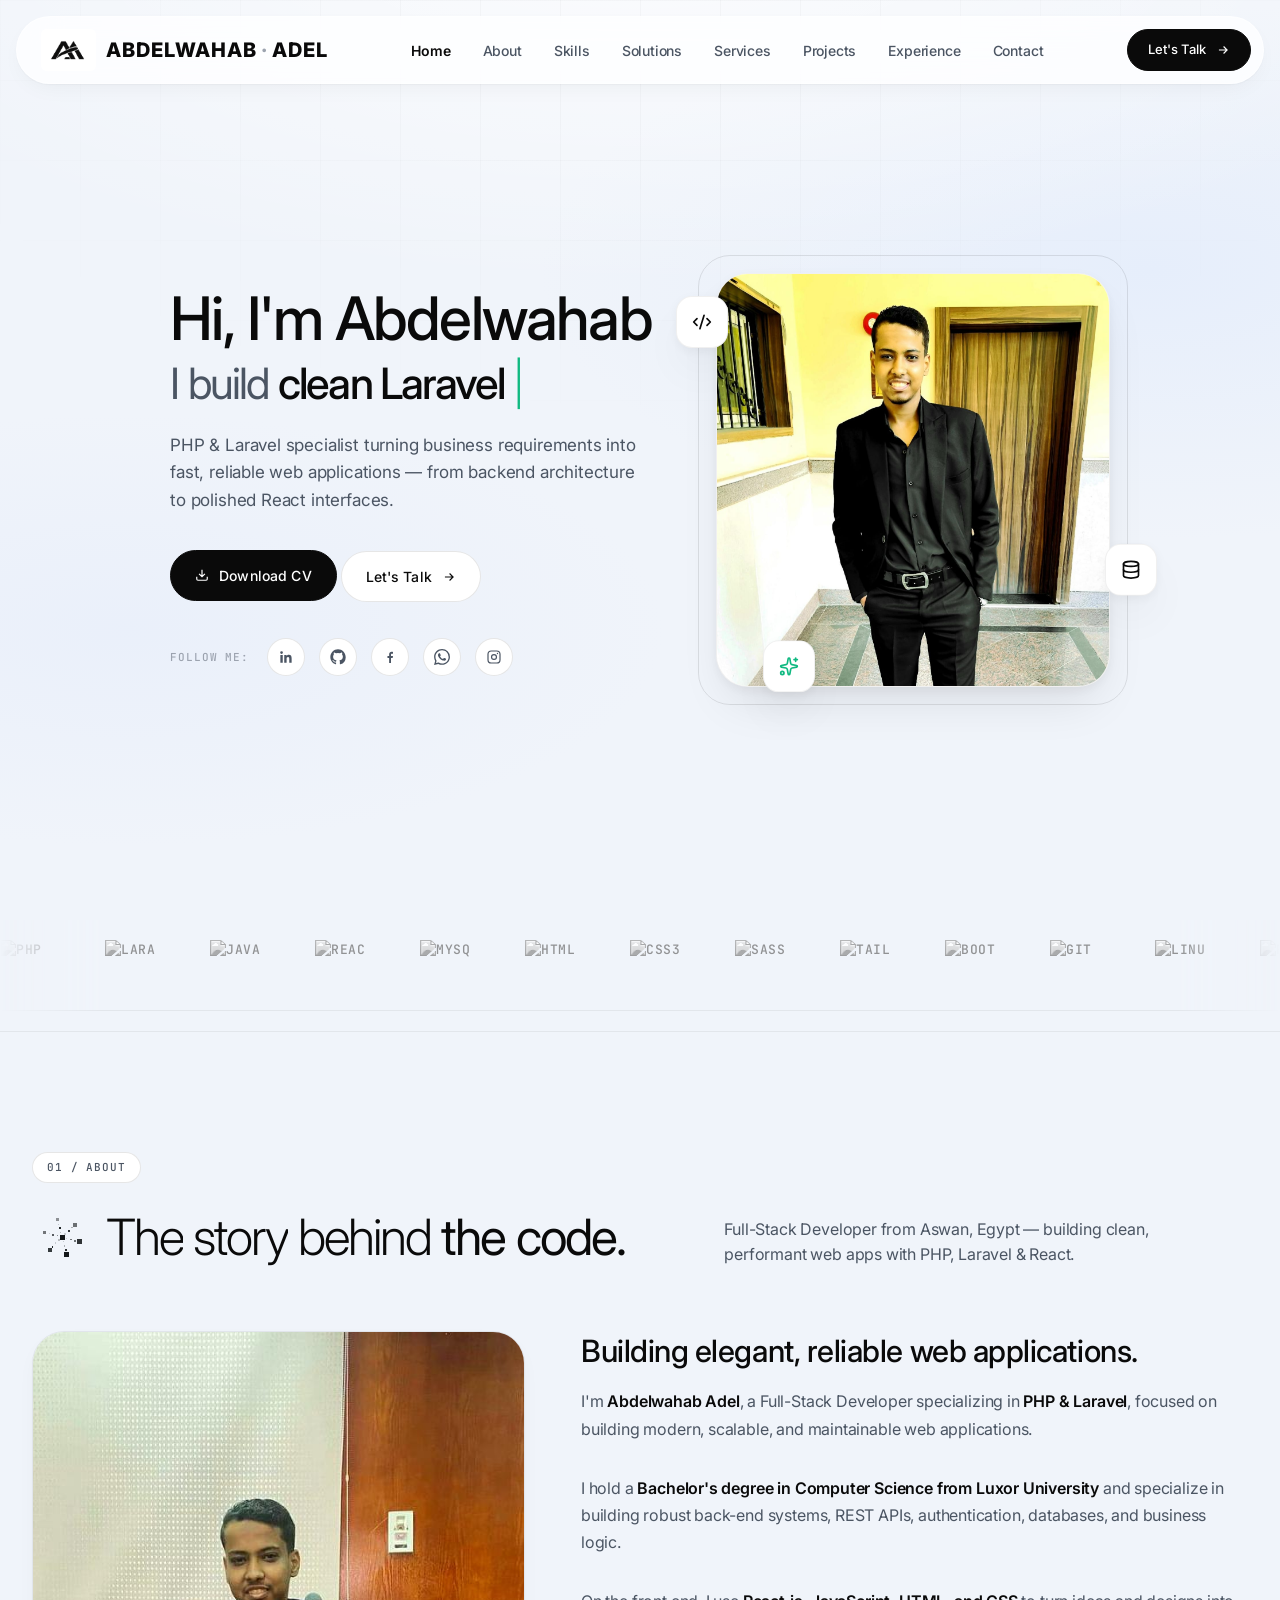
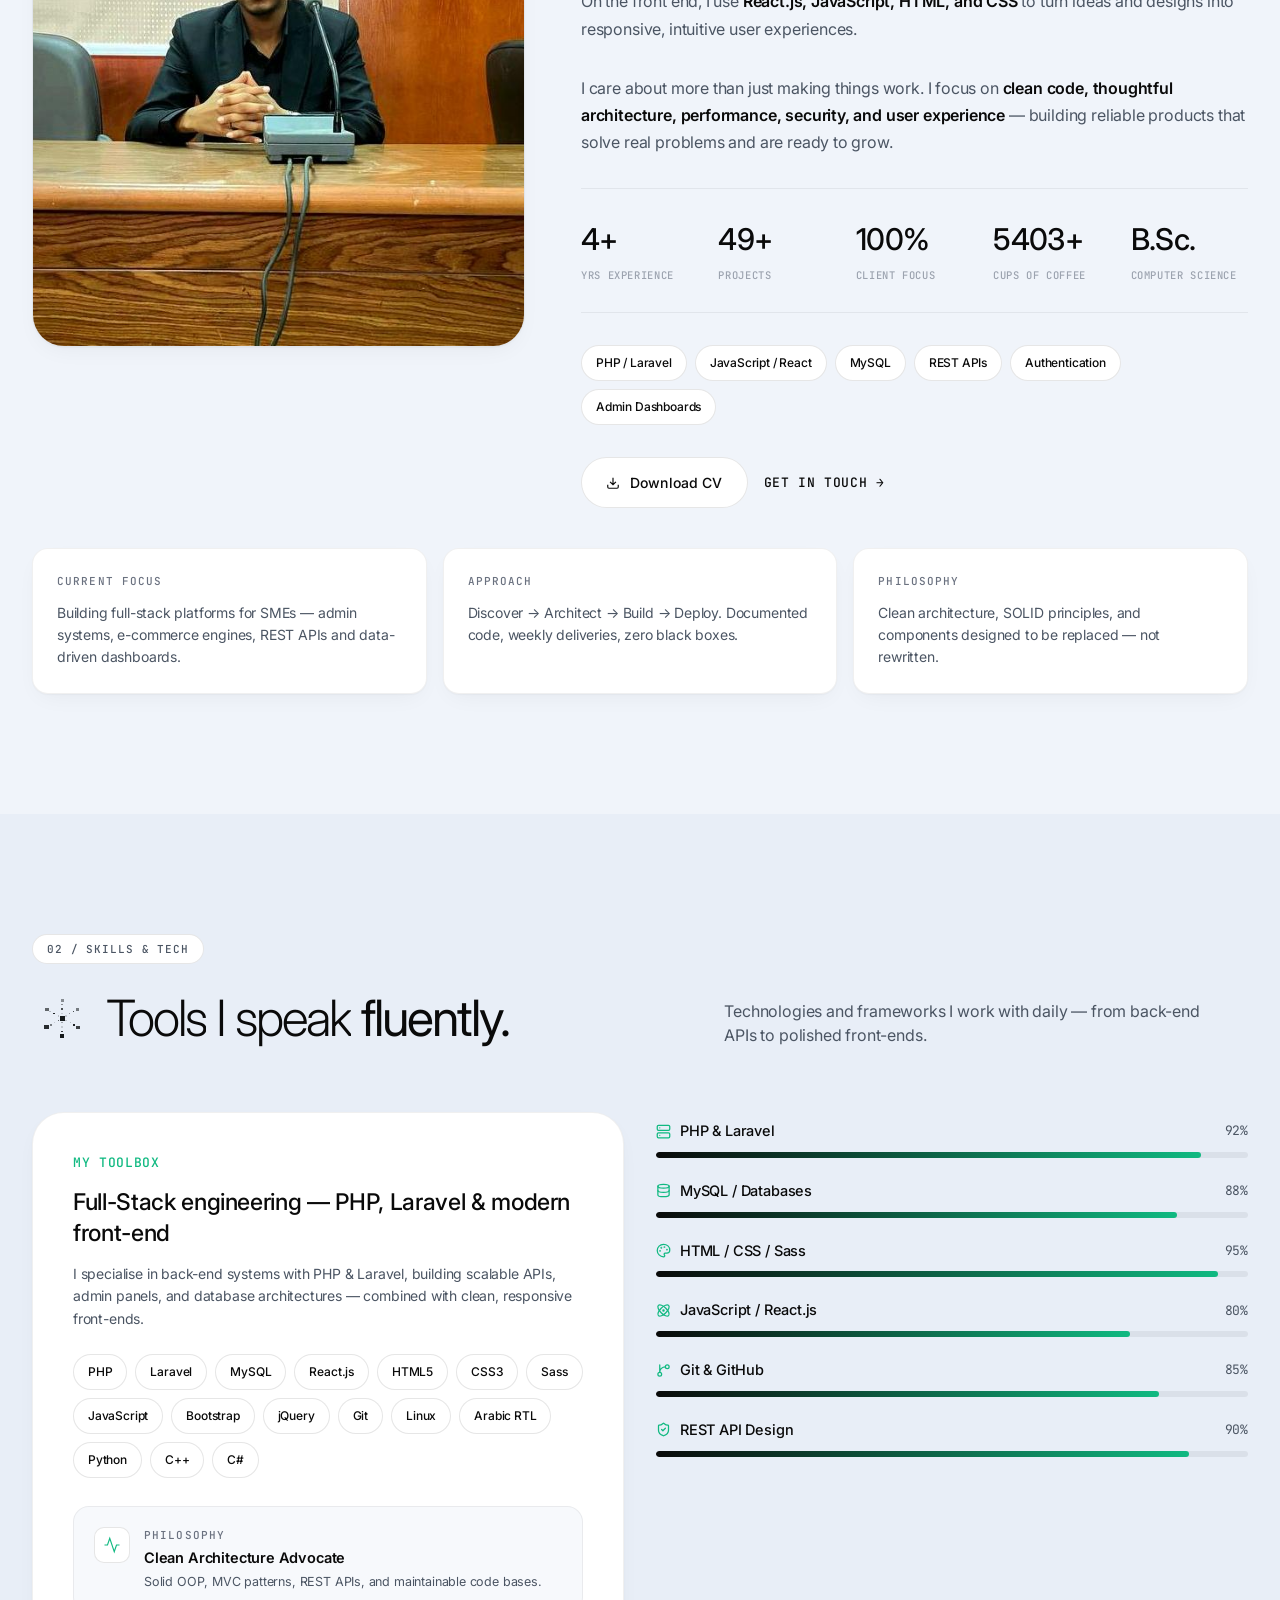
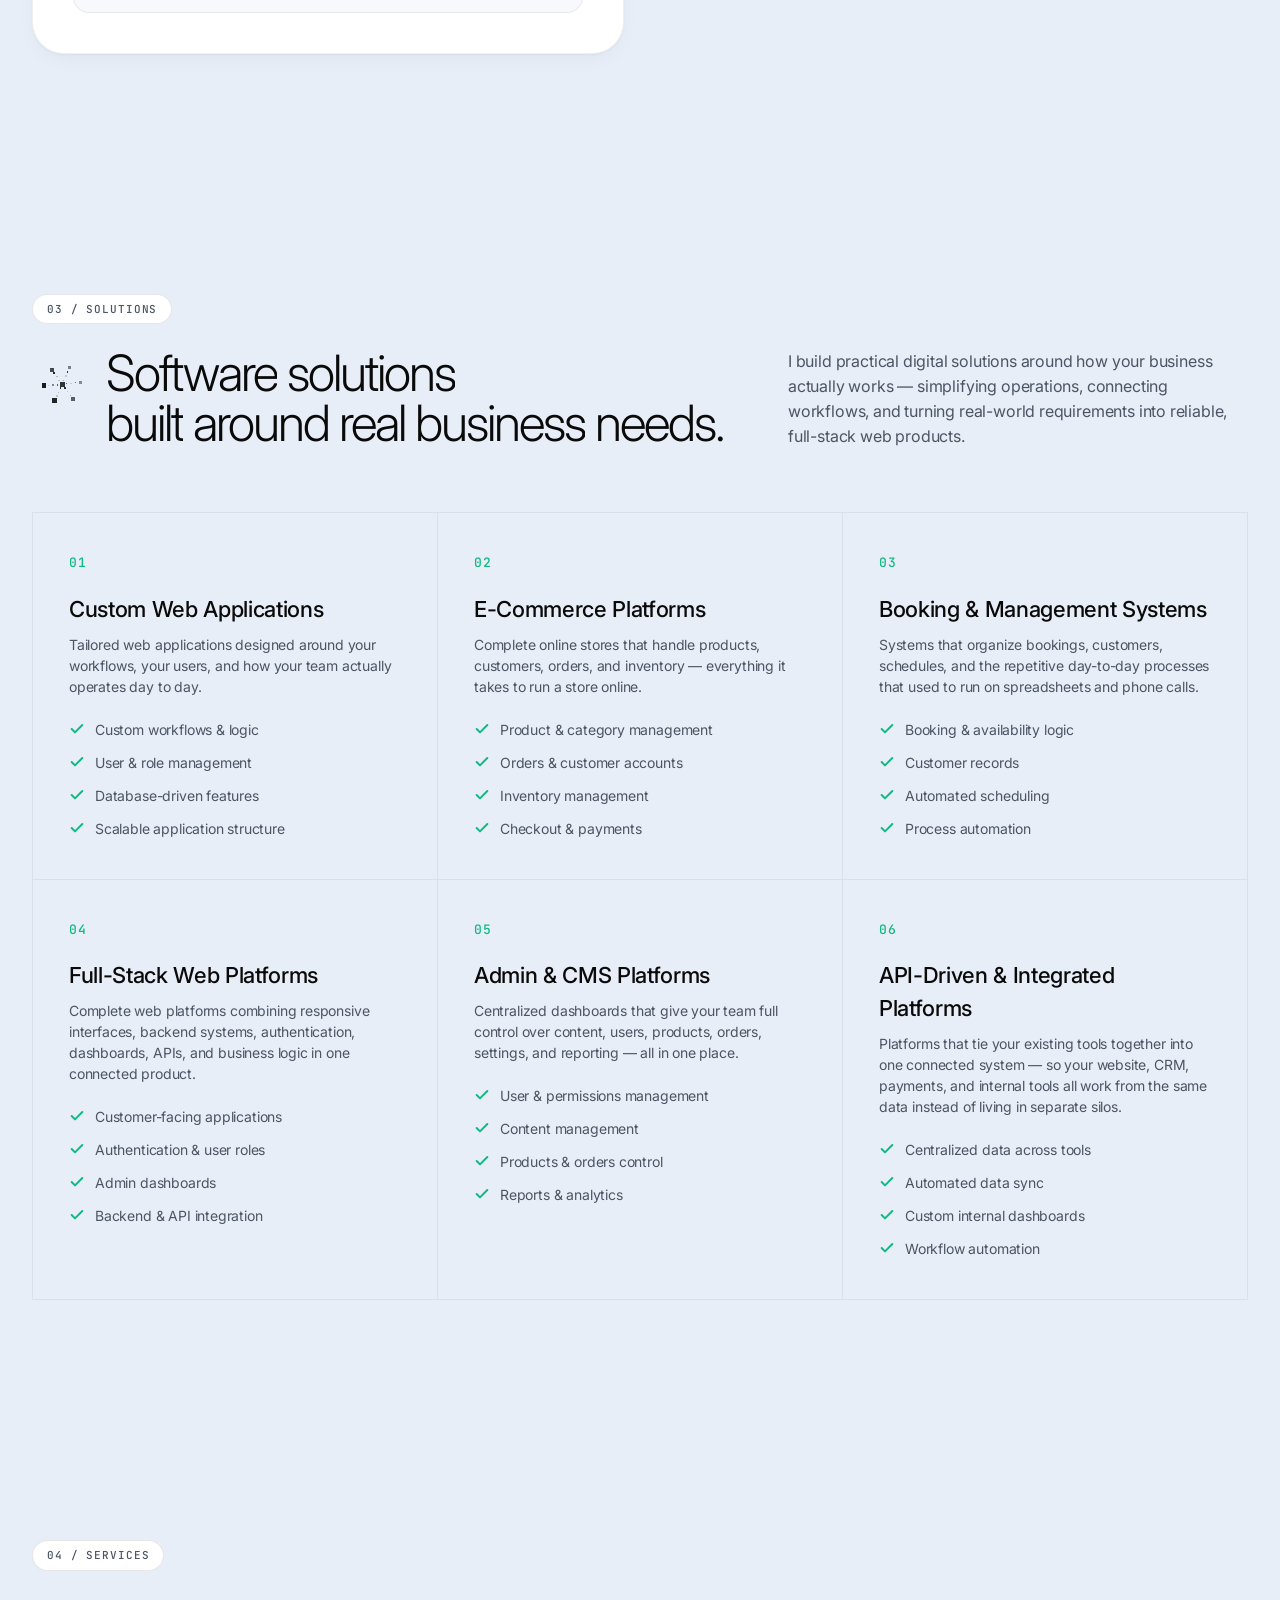
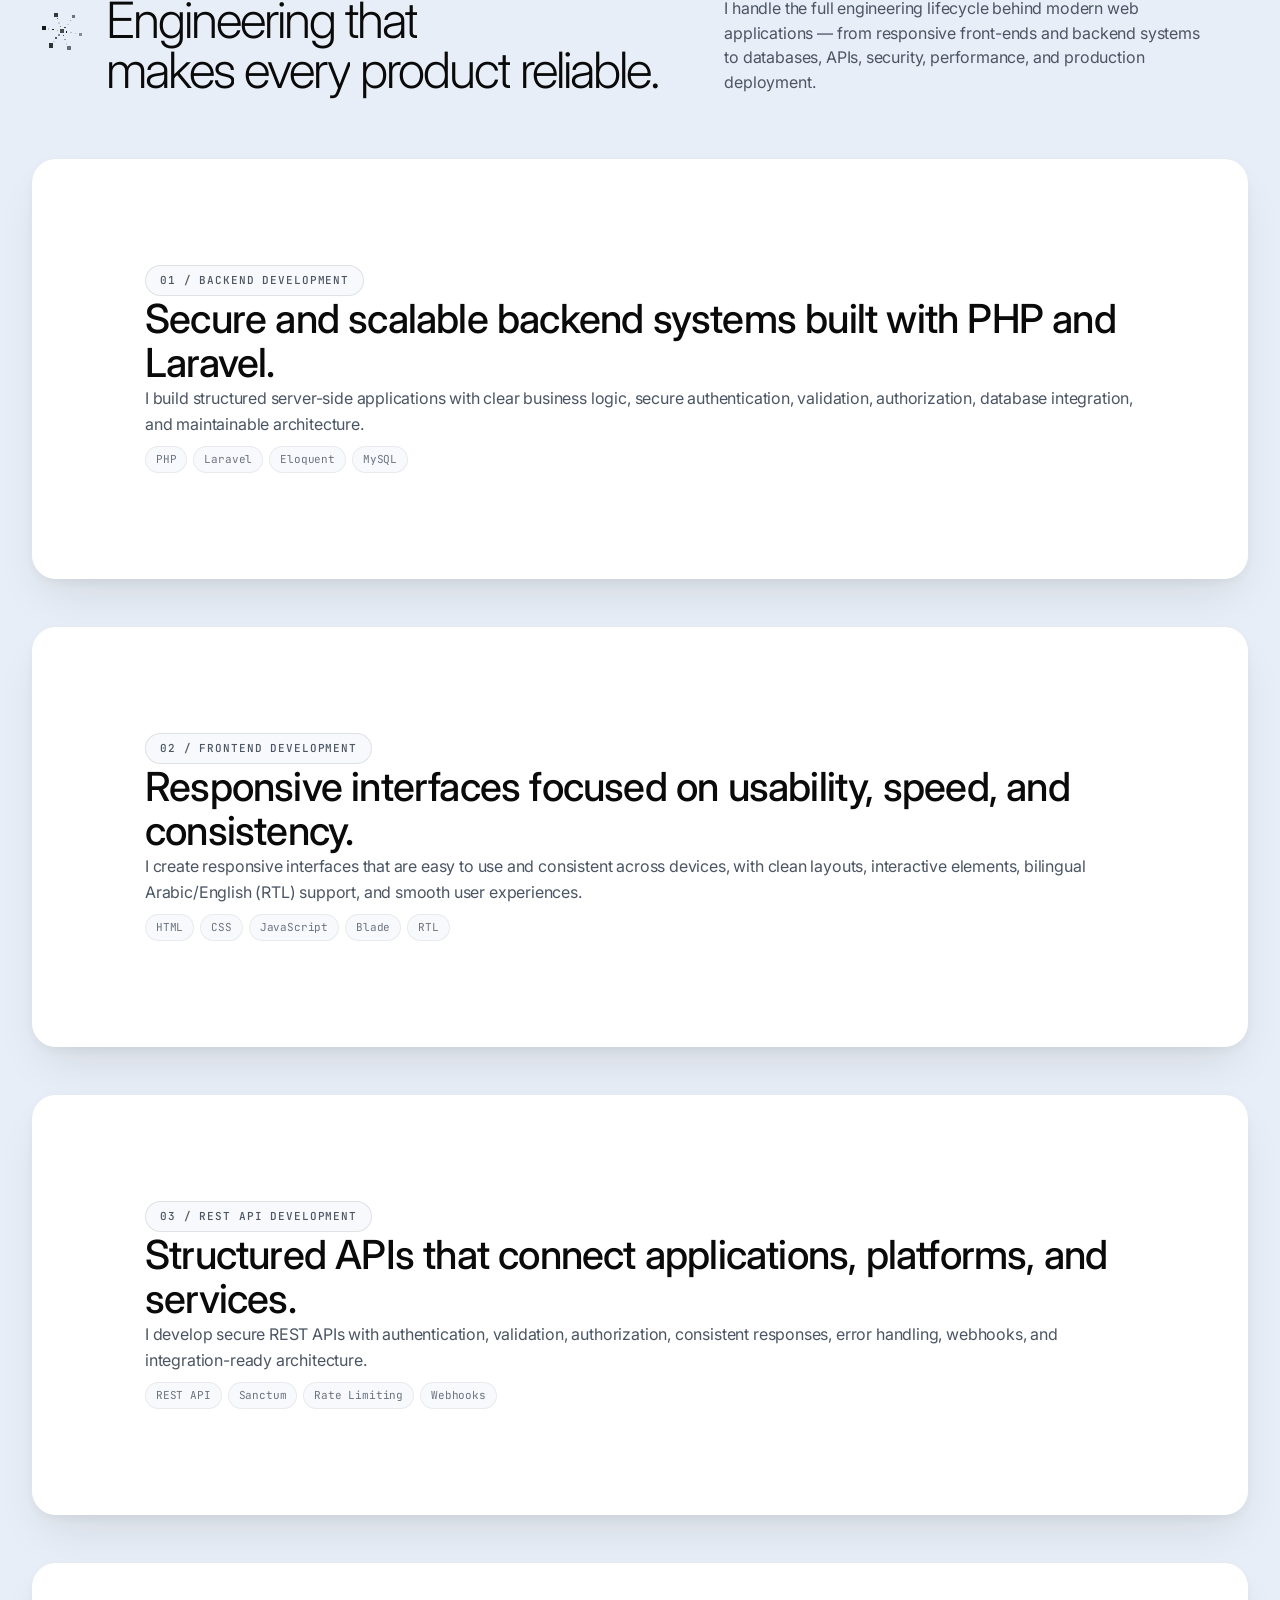
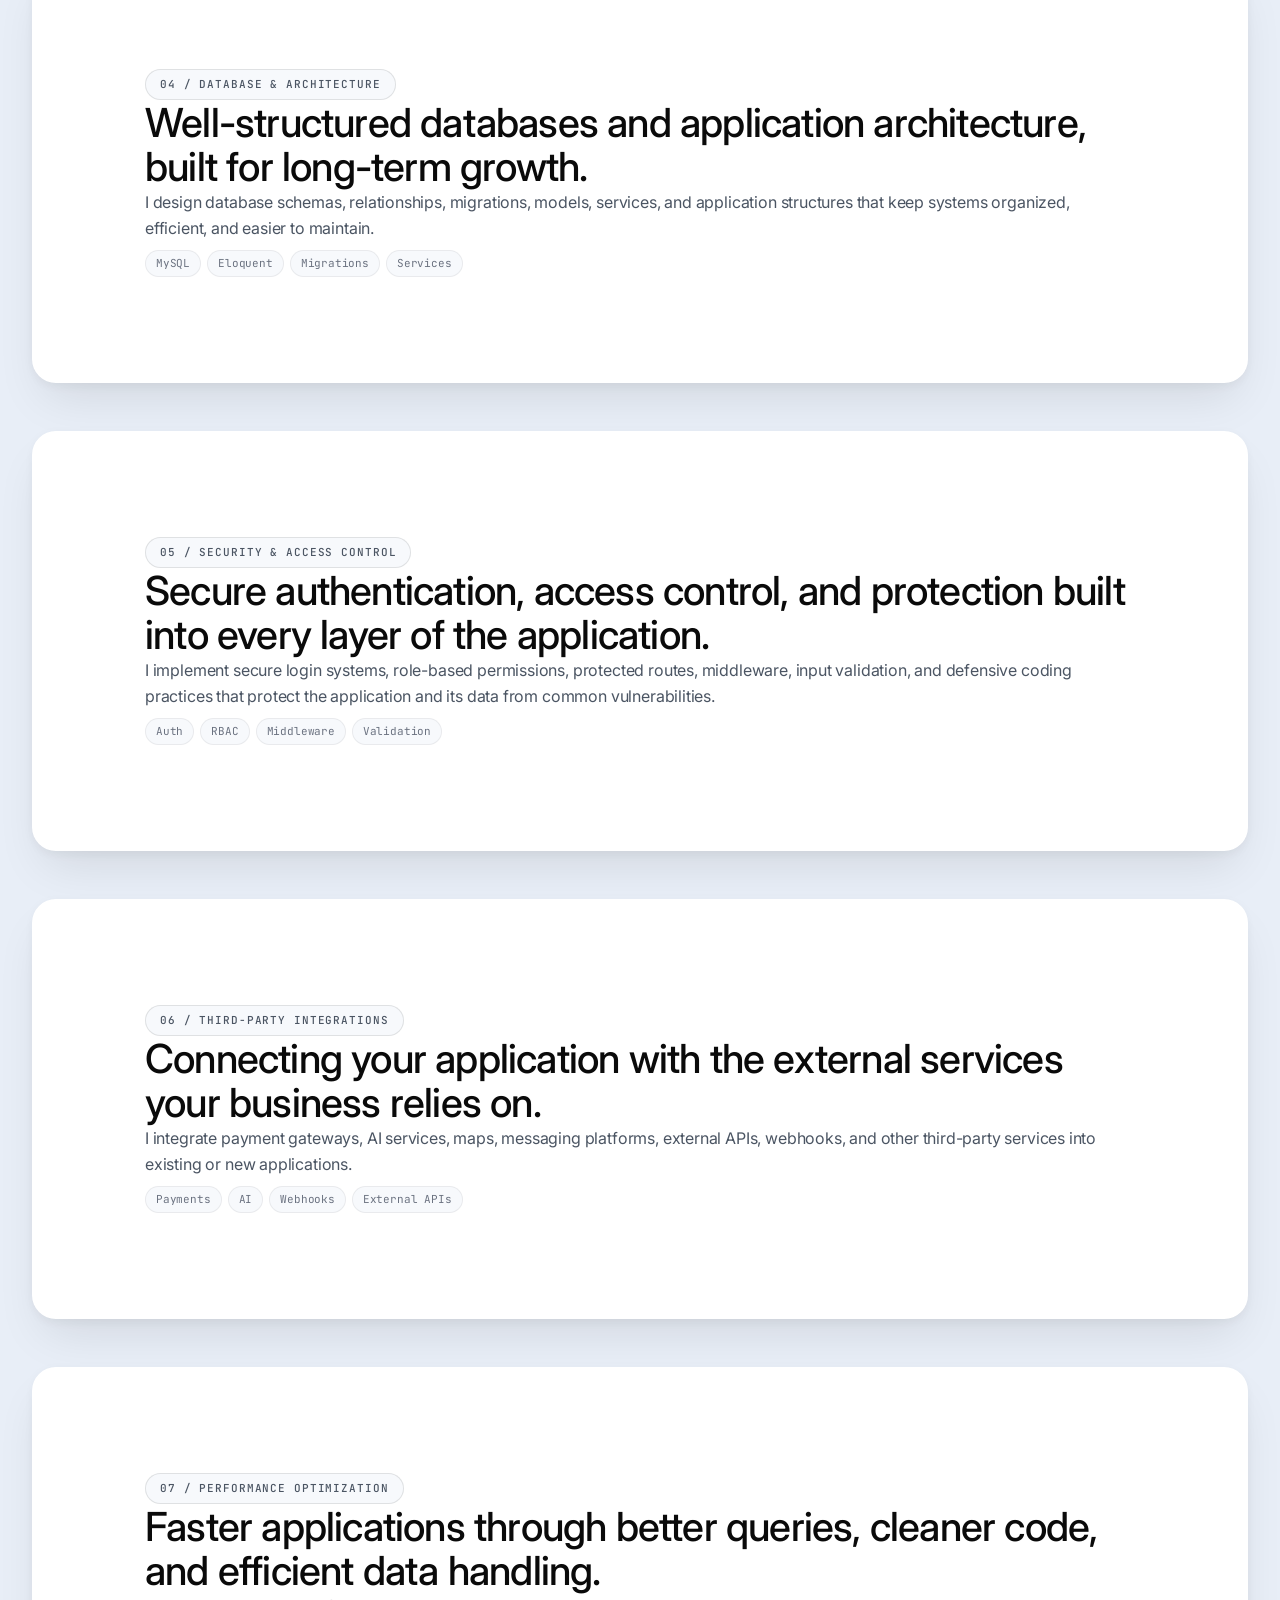
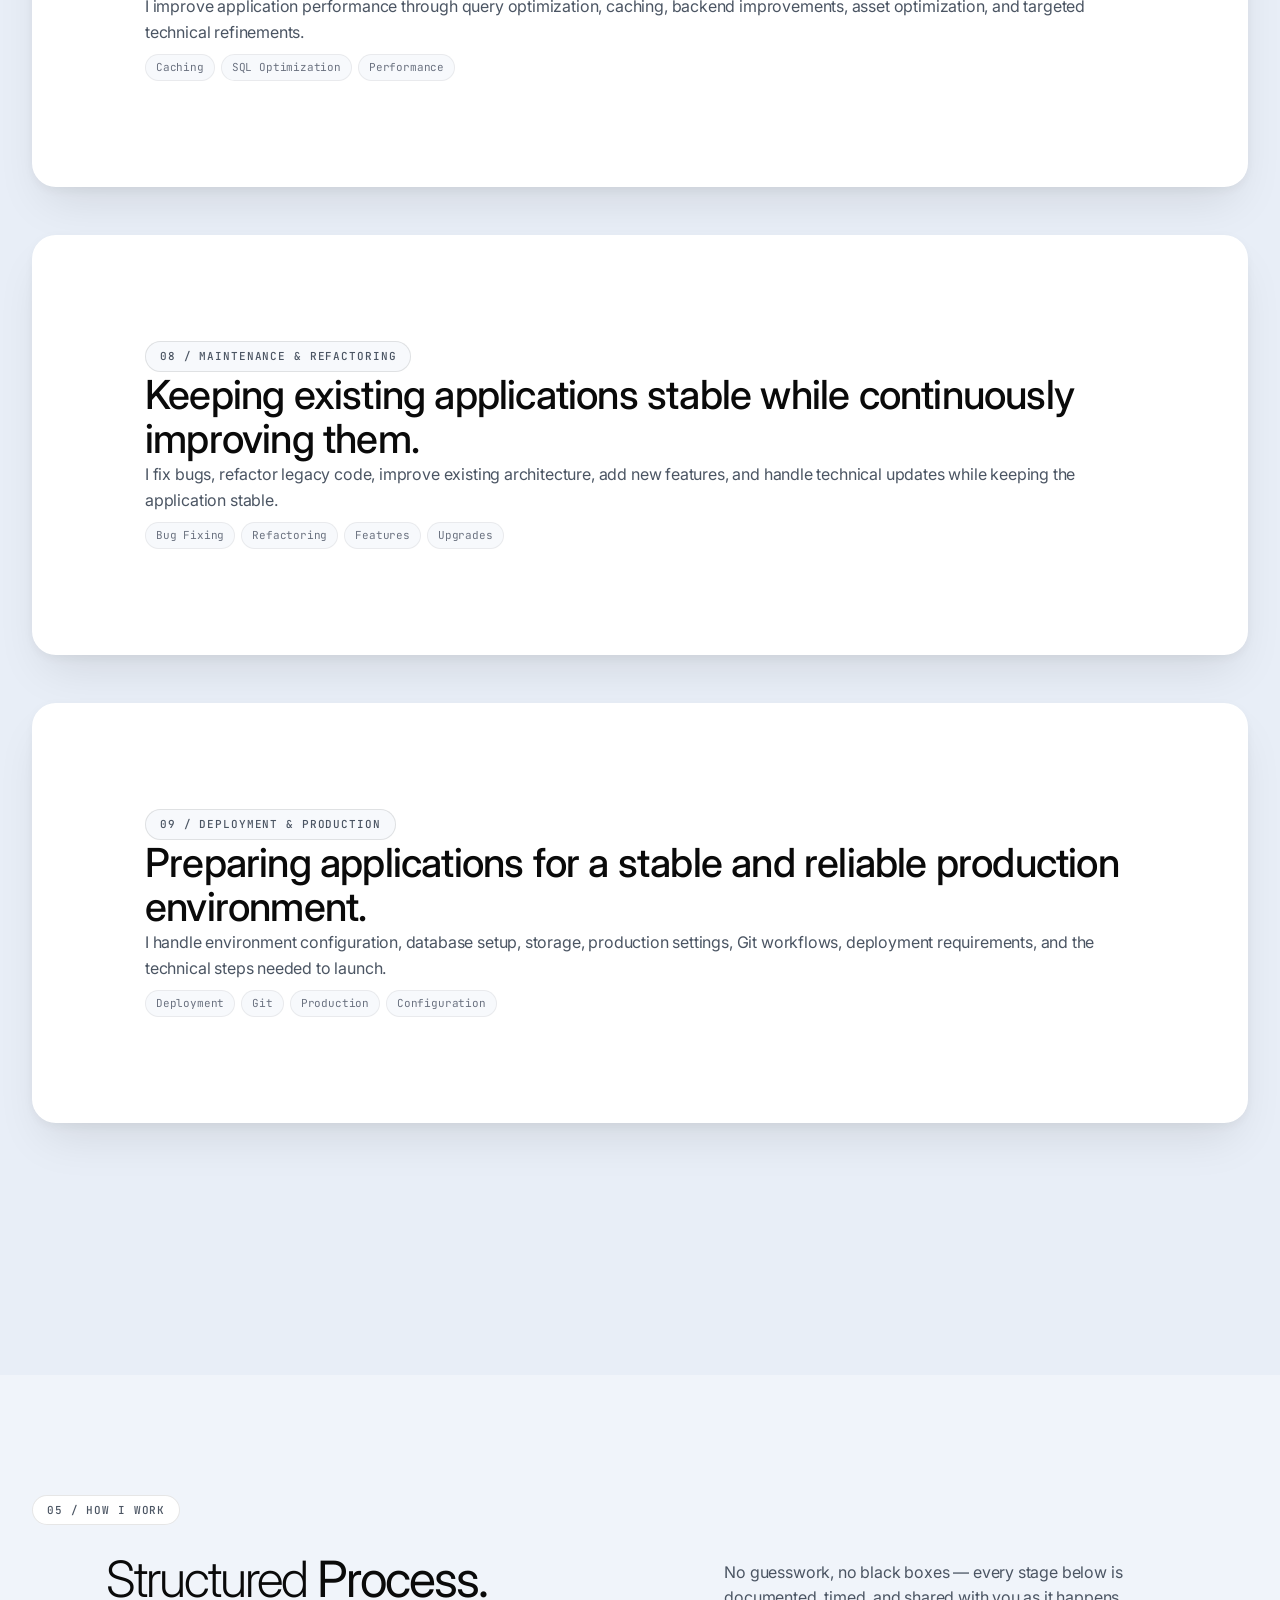
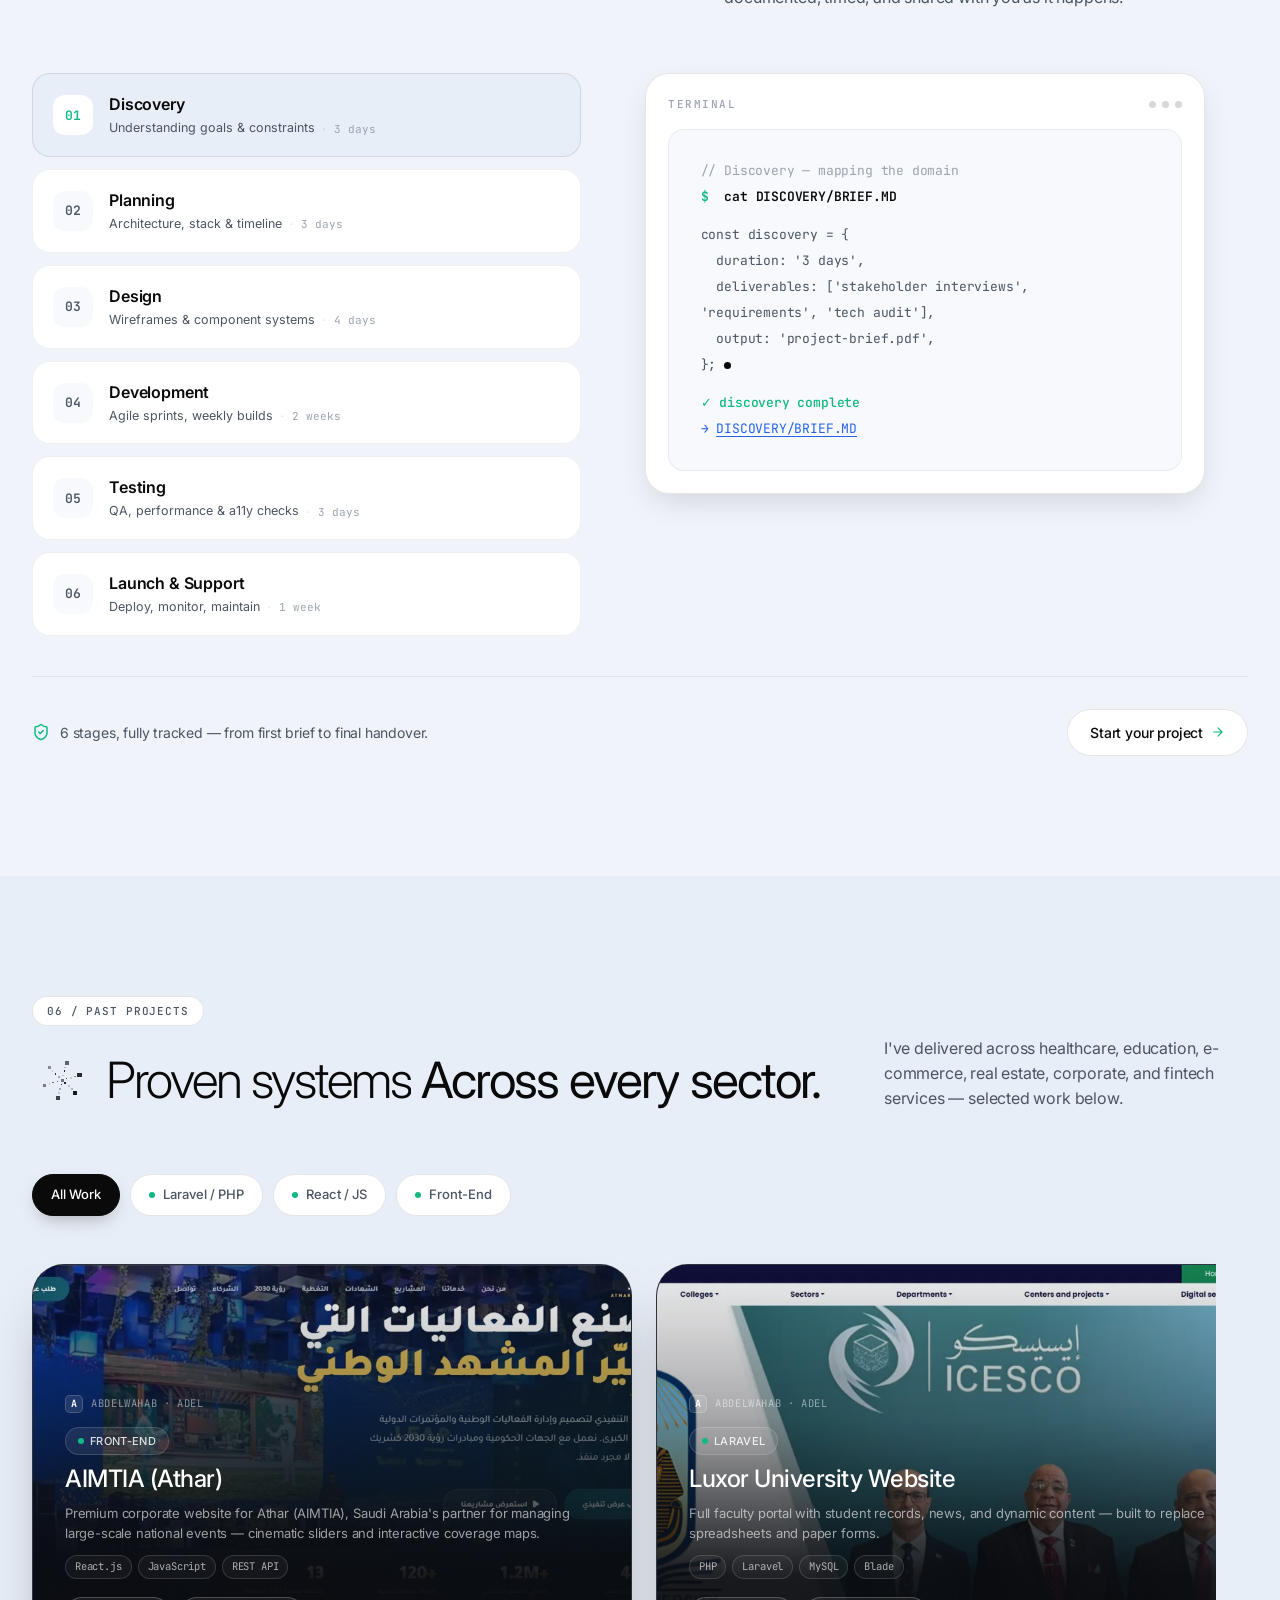
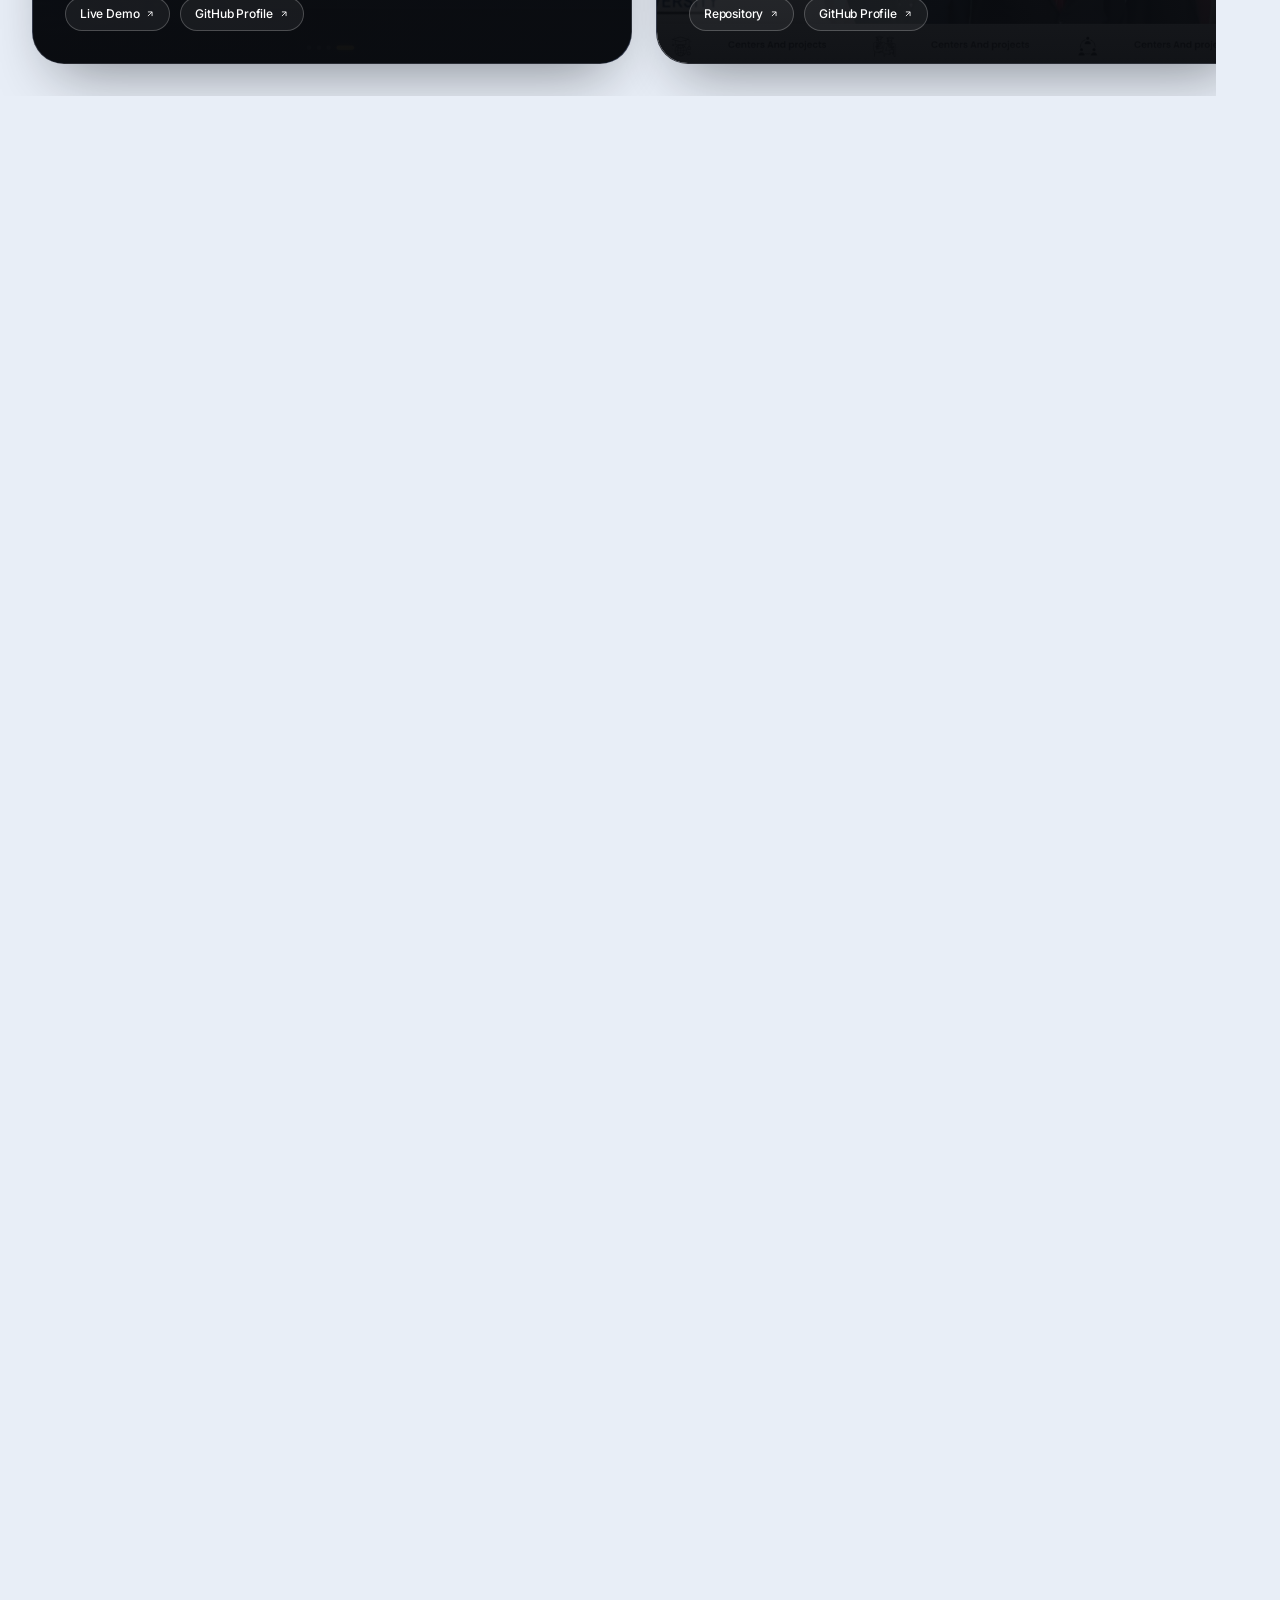
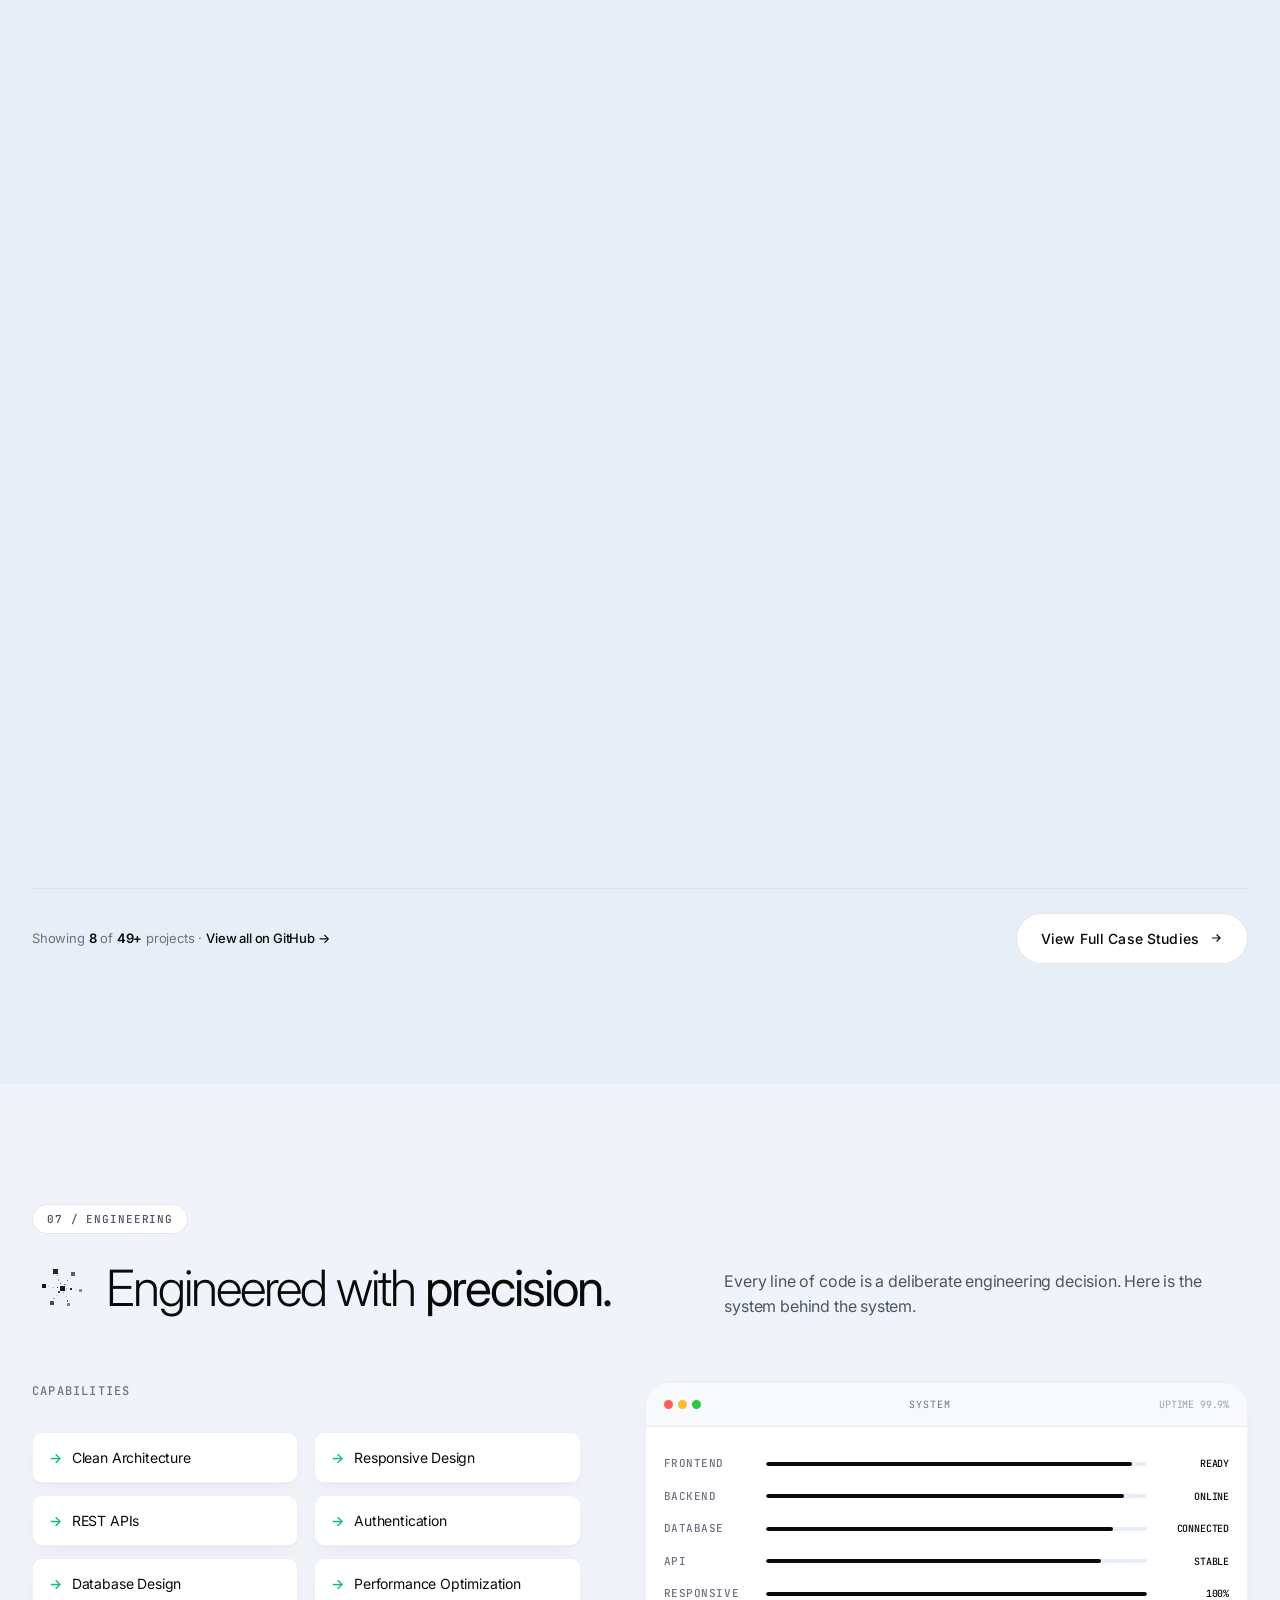
==== commit bfc13bce: "Add files via upload" ====
--- a/index.html
+++ b/index.html
@@ -231,7 +231,6 @@
     <img src="https://cdn.simpleicons.org/javascript" alt="JavaScript">
     <img src="https://cdn.simpleicons.org/react" alt="React">
     <img src="https://cdn.simpleicons.org/mysql" alt="MySQL">
-    <img src="https://cdn.simpleicons.org/postman" alt="Postman">
     <img src="https://cdn.simpleicons.org/html5" alt="HTML5">
     <img src="https://cdn.simpleicons.org/css" alt="CSS3">
     <img src="https://cdn.simpleicons.org/sass" alt="Sass">
@@ -246,7 +245,6 @@
     <img src="https://cdn.simpleicons.org/javascript" alt="JavaScript">
     <img src="https://cdn.simpleicons.org/react" alt="React">
     <img src="https://cdn.simpleicons.org/mysql" alt="MySQL">
-    <img src="https://cdn.simpleicons.org/postman" alt="Postman">
     <img src="https://cdn.simpleicons.org/html5" alt="HTML5">
     <img src="https://cdn.simpleicons.org/css" alt="CSS3">
     <img src="https://cdn.simpleicons.org/sass" alt="Sass">
--- a/style.css
+++ b/style.css
@@ -318,27 +318,48 @@
   display: inline-flex;
   align-items: center;
   gap: 10px;
+  text-decoration: none;
+
   font-family: var(--font-display);
   font-weight: 600;
   font-size: 14px;
   letter-spacing: 0.08em;
   color: var(--text-hi);
 }
+
 .logo-mark {
+  width: 55px;
+  height: 42px;
+
   display: inline-flex;
   align-items: center;
   justify-content: center;
-  width: 30px;
-  height: 30px;
-  background: var(--text-hi);
-  color: white;
-  font-weight: 700;
-  font-size: 14px;
-  font-family: var(--font-mono);
+
+  overflow: hidden;
   border-radius: var(--radius-sm);
-}
-.logo-text em { color: var(--text-faint); font-style: normal; padding: 0 2px; }
-
+
+  background: #fff;
+}
+
+.logo-mark img {
+  width: 100%;
+  height: 100%;
+  object-fit: contain;
+  display: block;
+}
+
+.logo-text {
+  font-size: 20px;
+  font-weight: 800;
+  letter-spacing: 1px;
+  color: var(--text-hi);
+}
+
+.logo-text em {
+  color: var(--text-faint);
+  font-style: normal;
+  padding: 0 4px;
+}
 .nav-desktop {
   display: flex;
   align-items: center;
@@ -2675,40 +2696,3 @@
     transform: translateX(-50%);
   }
 }
-
-
-.logo {
-    display: flex;
-    align-items: center;
-    gap: 12px;
-    text-decoration: none;
-}
-
-.logo-mark {
-    width: 42px;
-    height: 42px;
-    display: flex;
-    align-items: center;
-    justify-content: center;
-    overflow: hidden;
-}
-
-.logo-mark img {
-    width: 100%;
-    height: 100%;
-    object-fit: contain;
-    display: block;
-        background: azure;
-}
-
-.logo-text {
-    font-size: 20px;
-    font-weight: 800;
-    letter-spacing: 1px;
-    color: #111;
-}
-
-.logo-text em {
-    font-style: normal;
-    margin: 0 5px;
-}
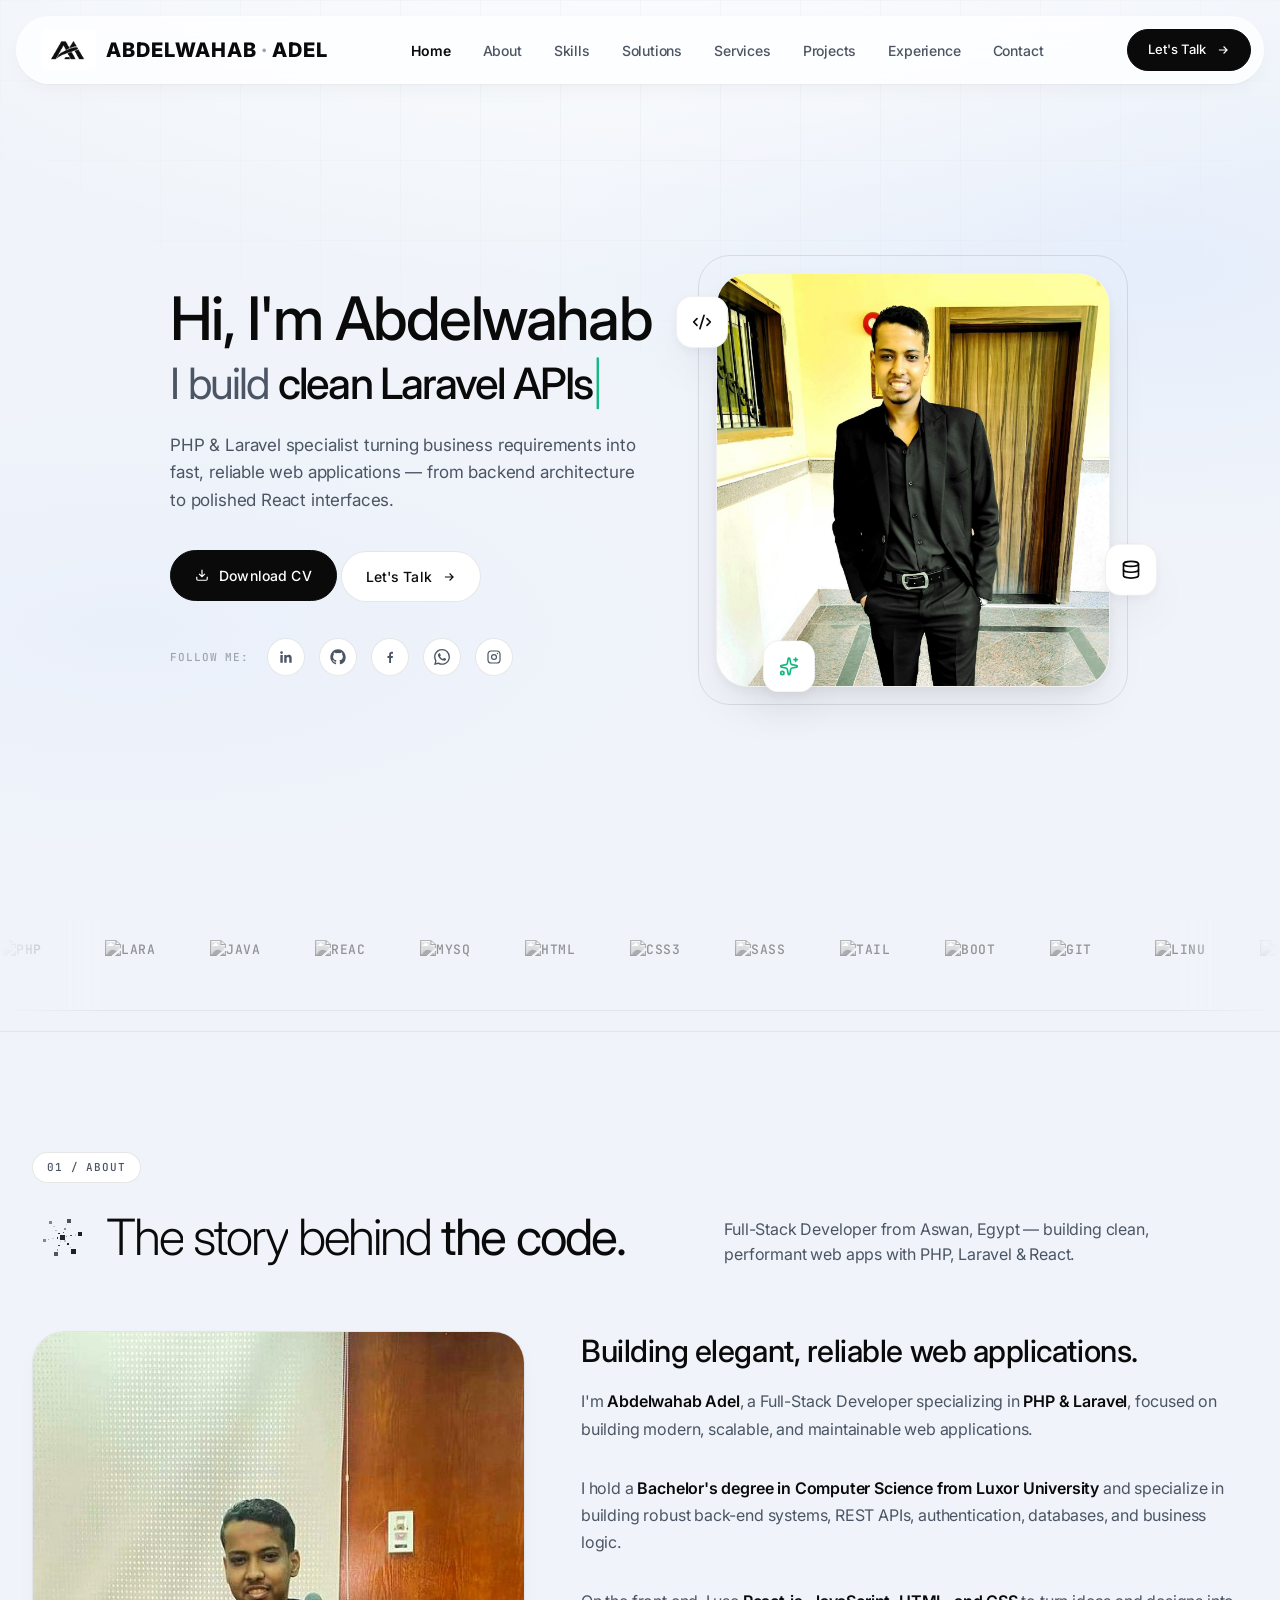
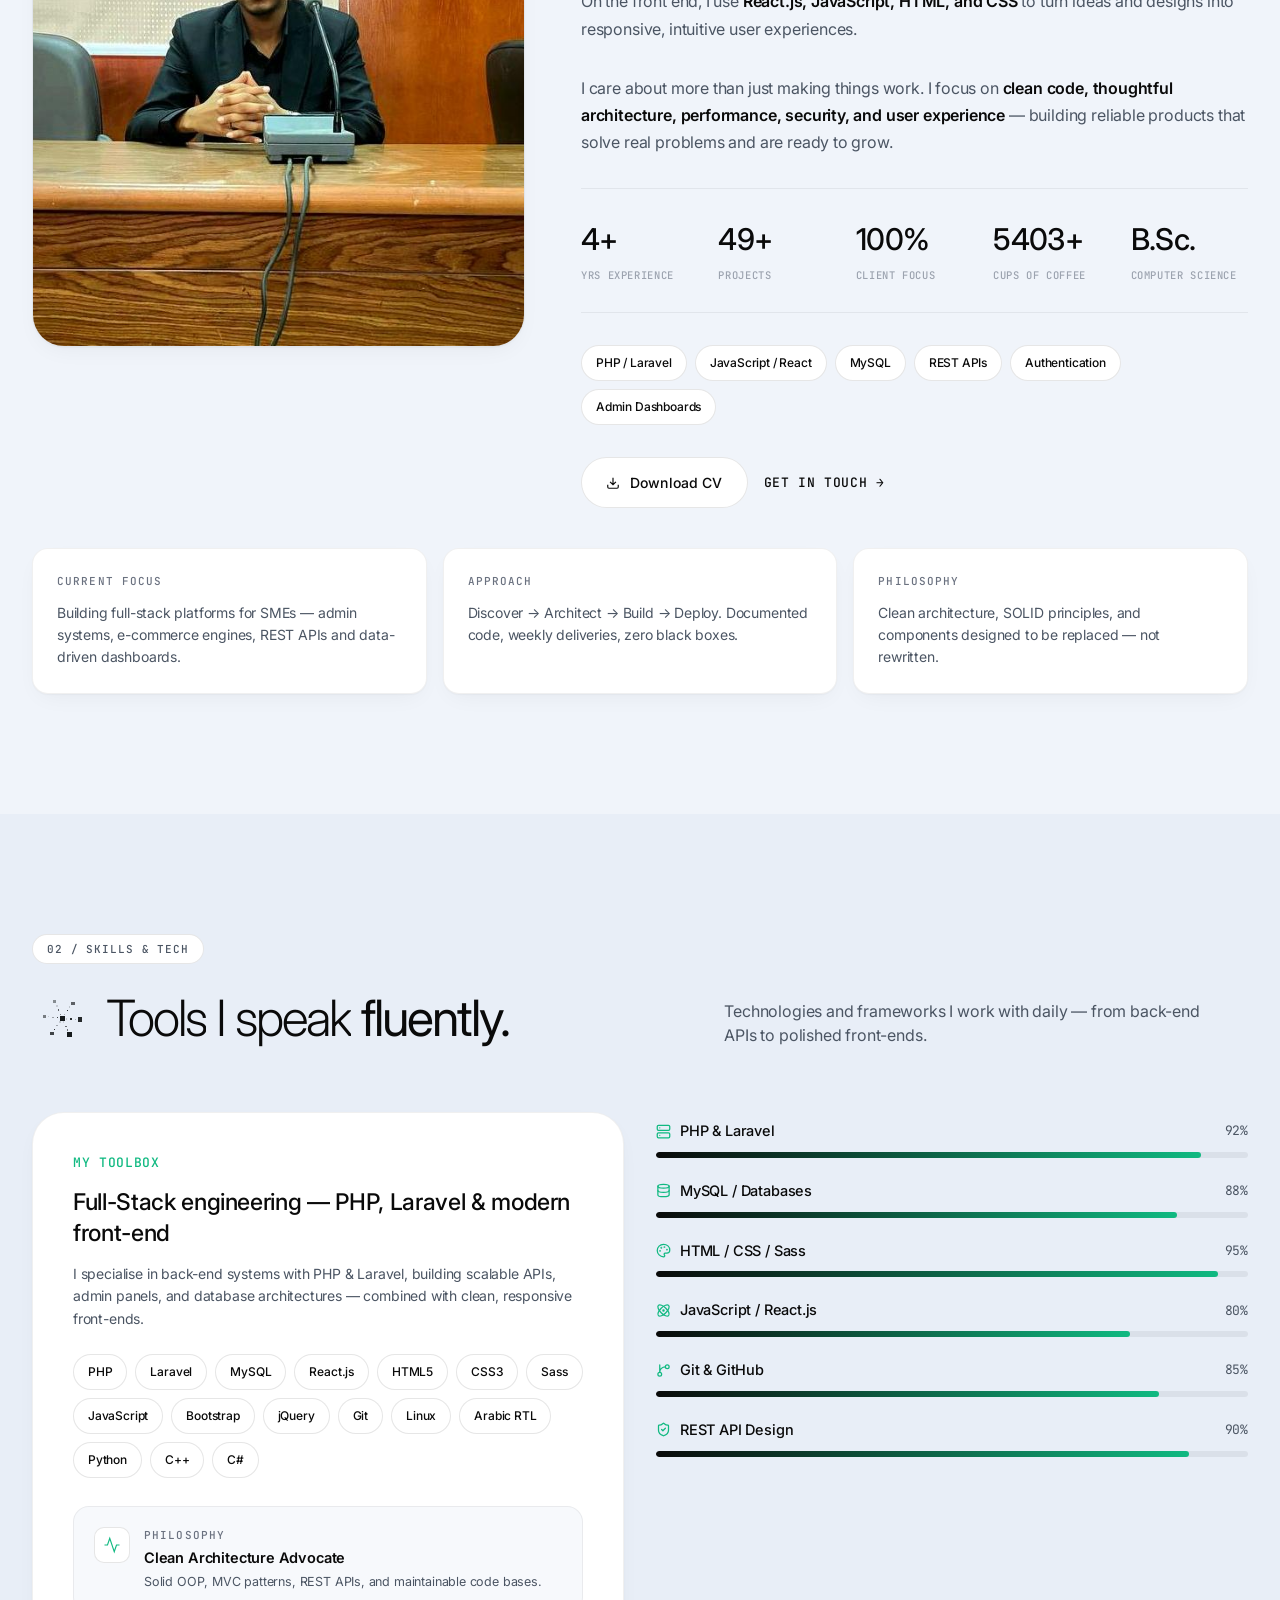
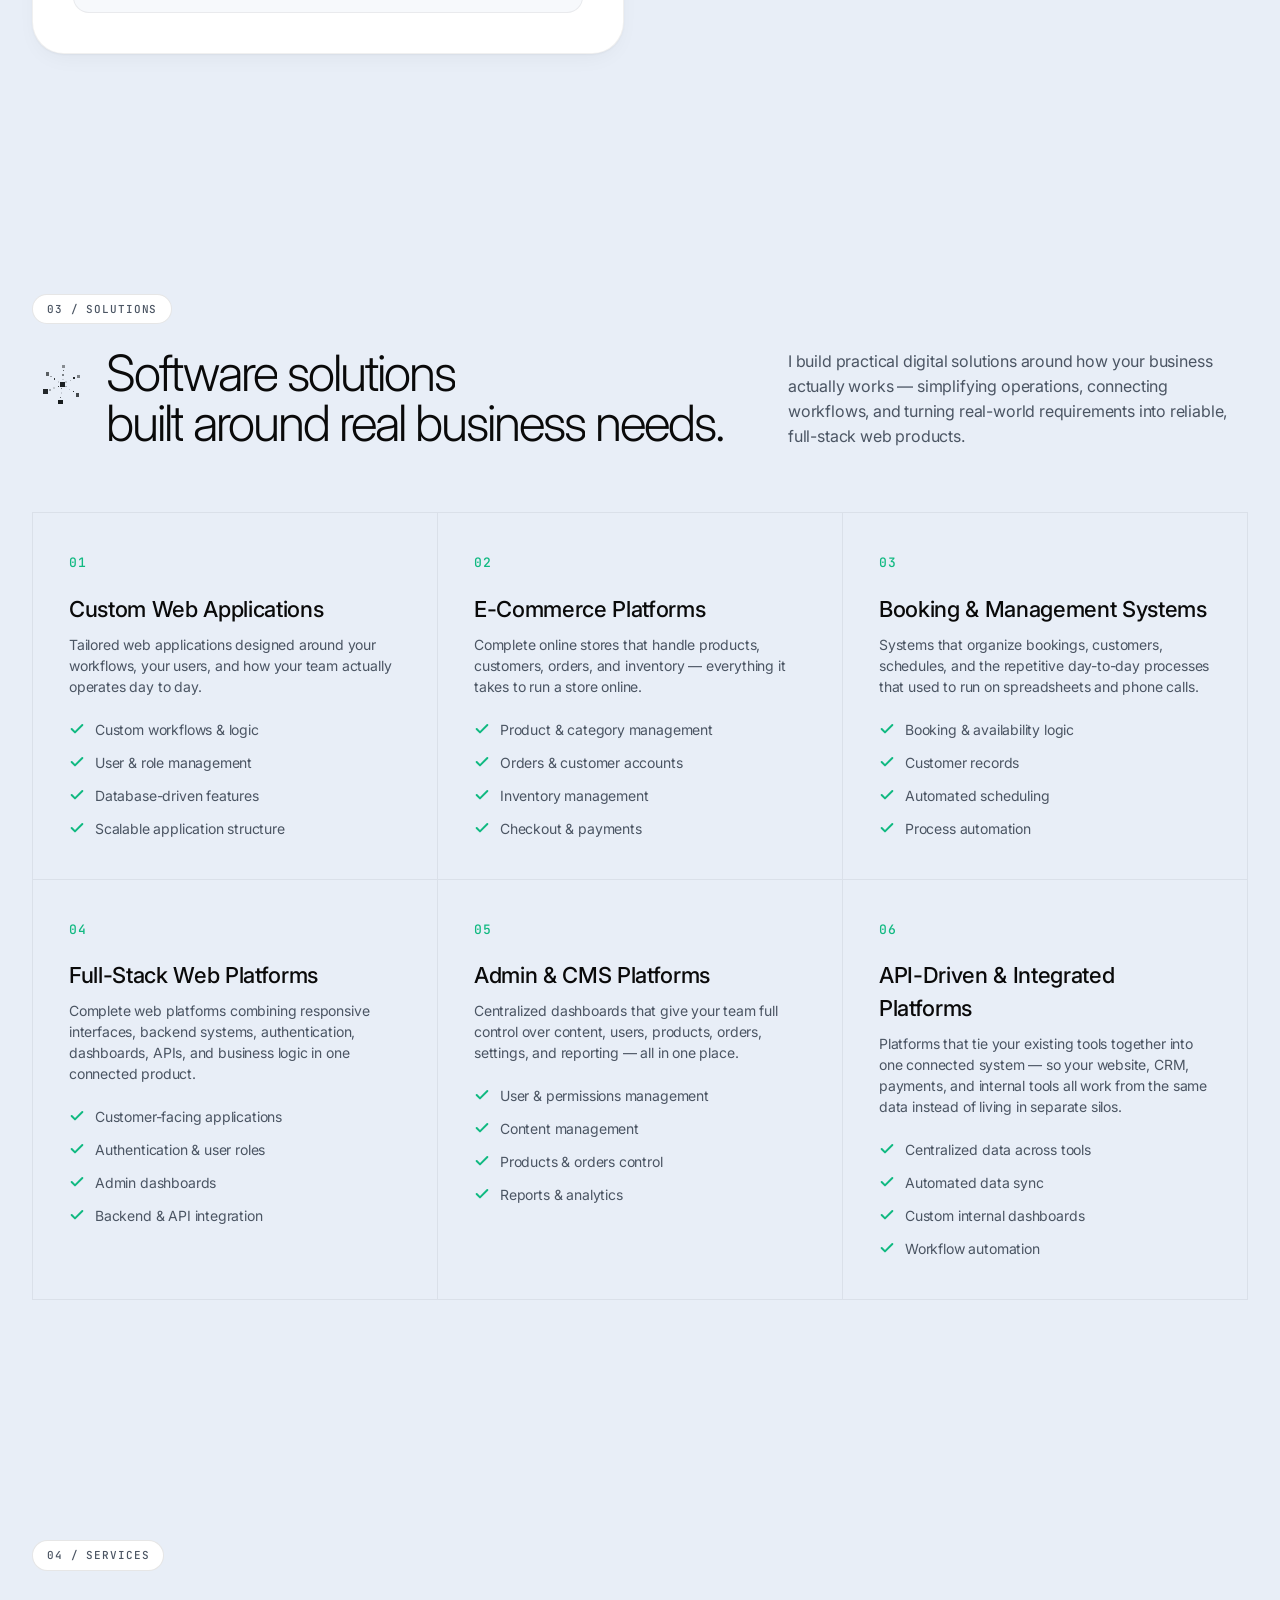
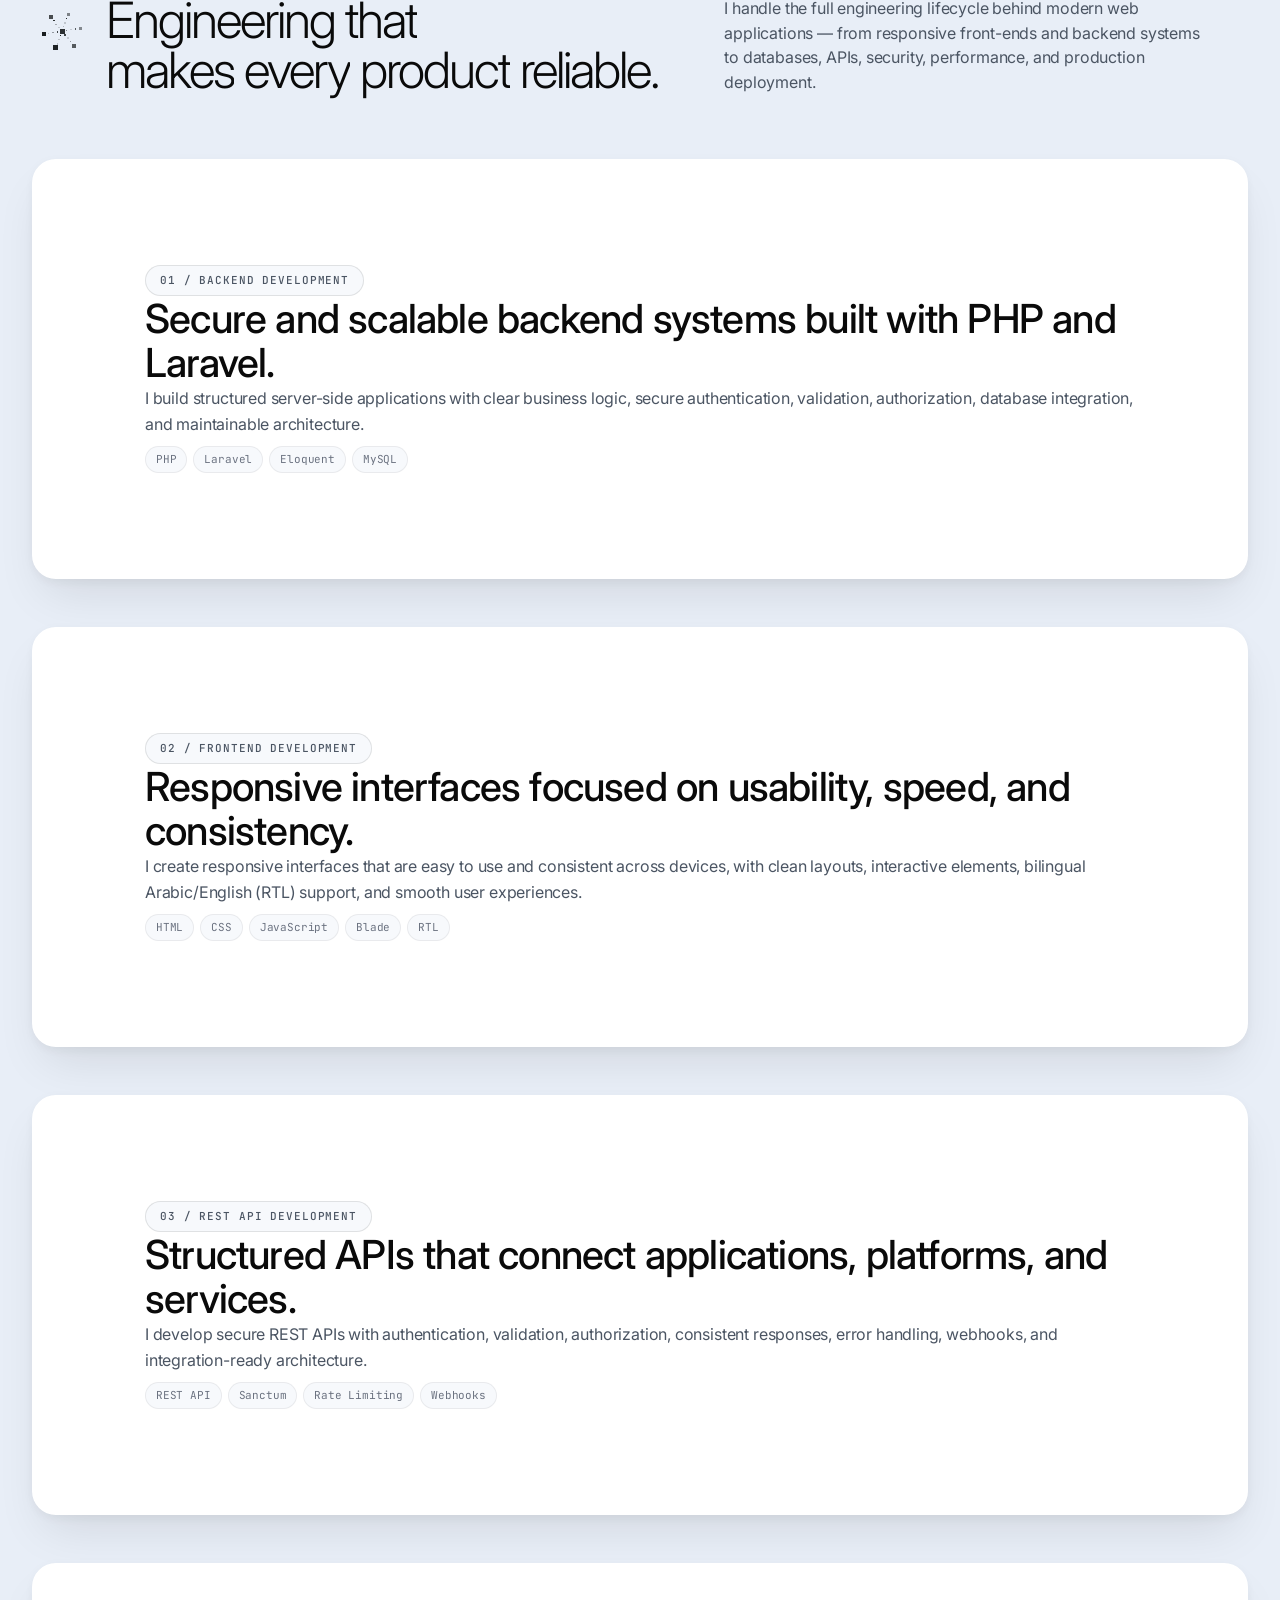
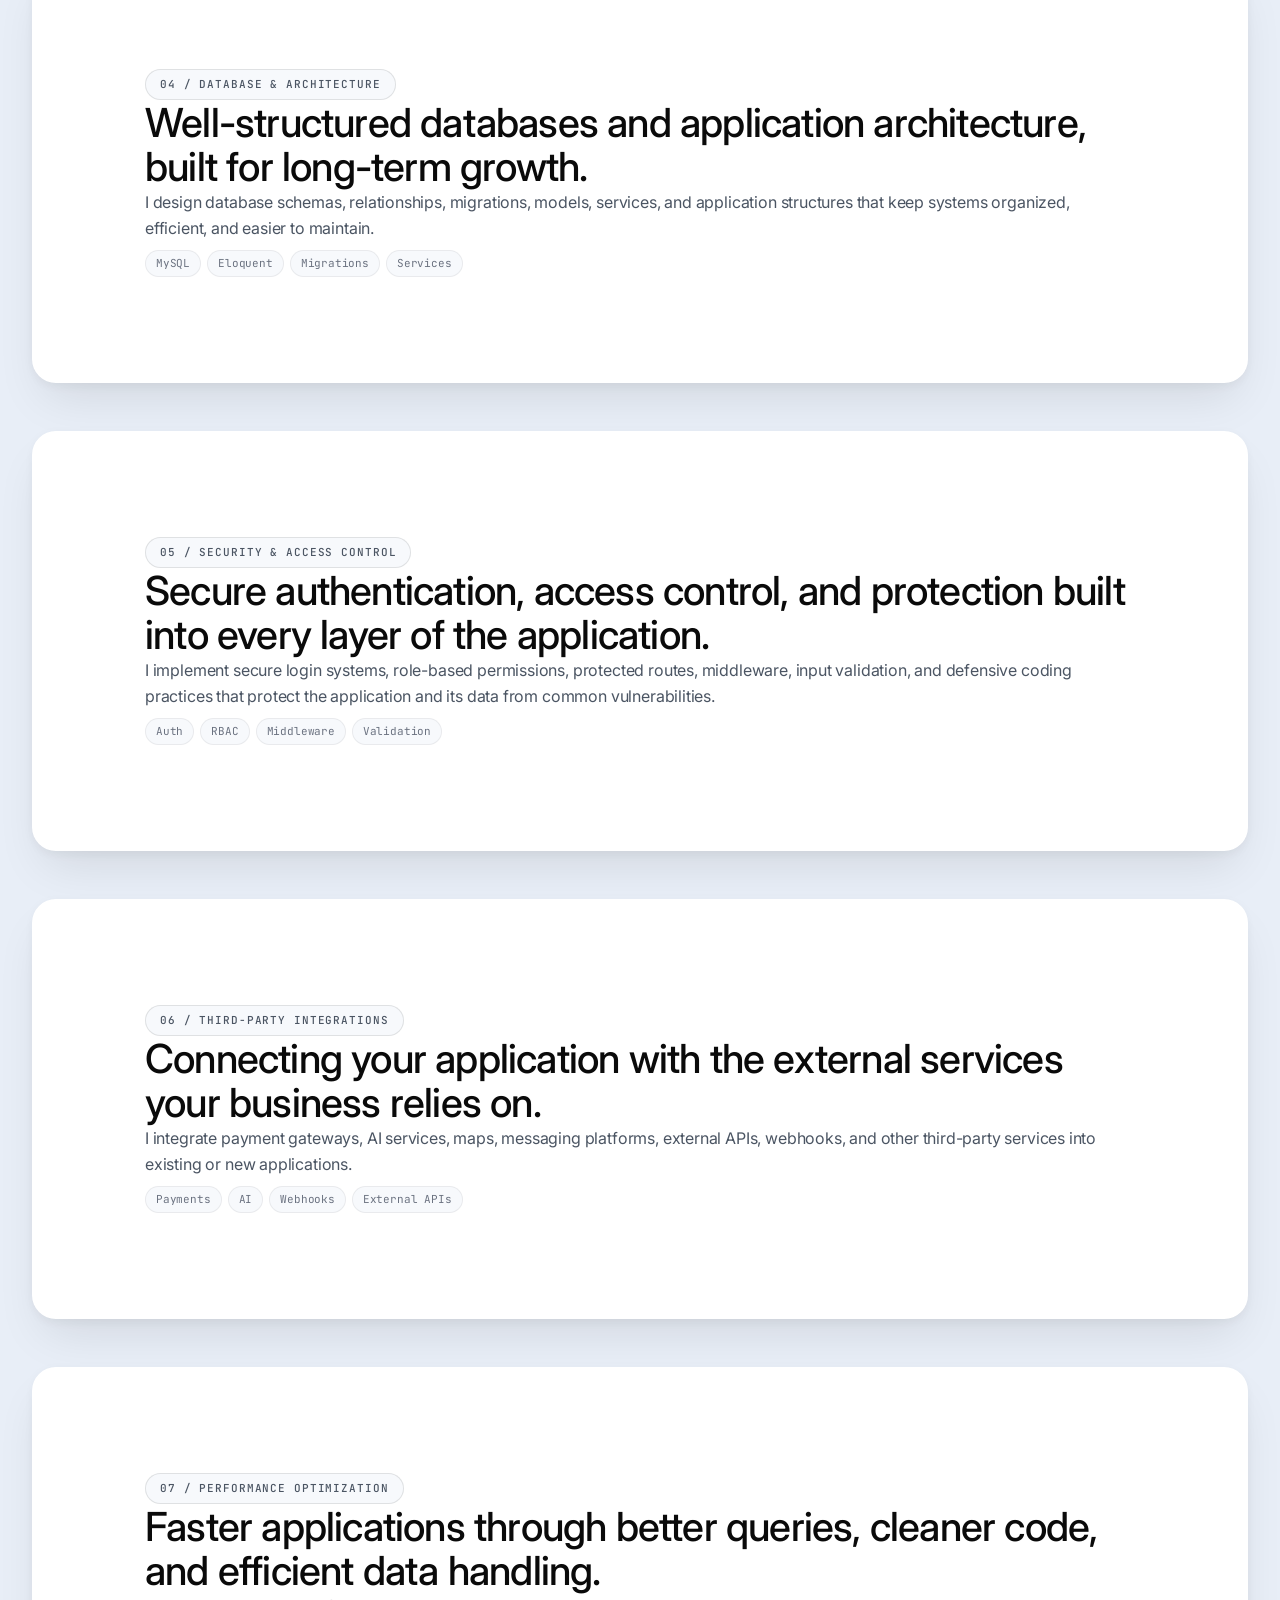
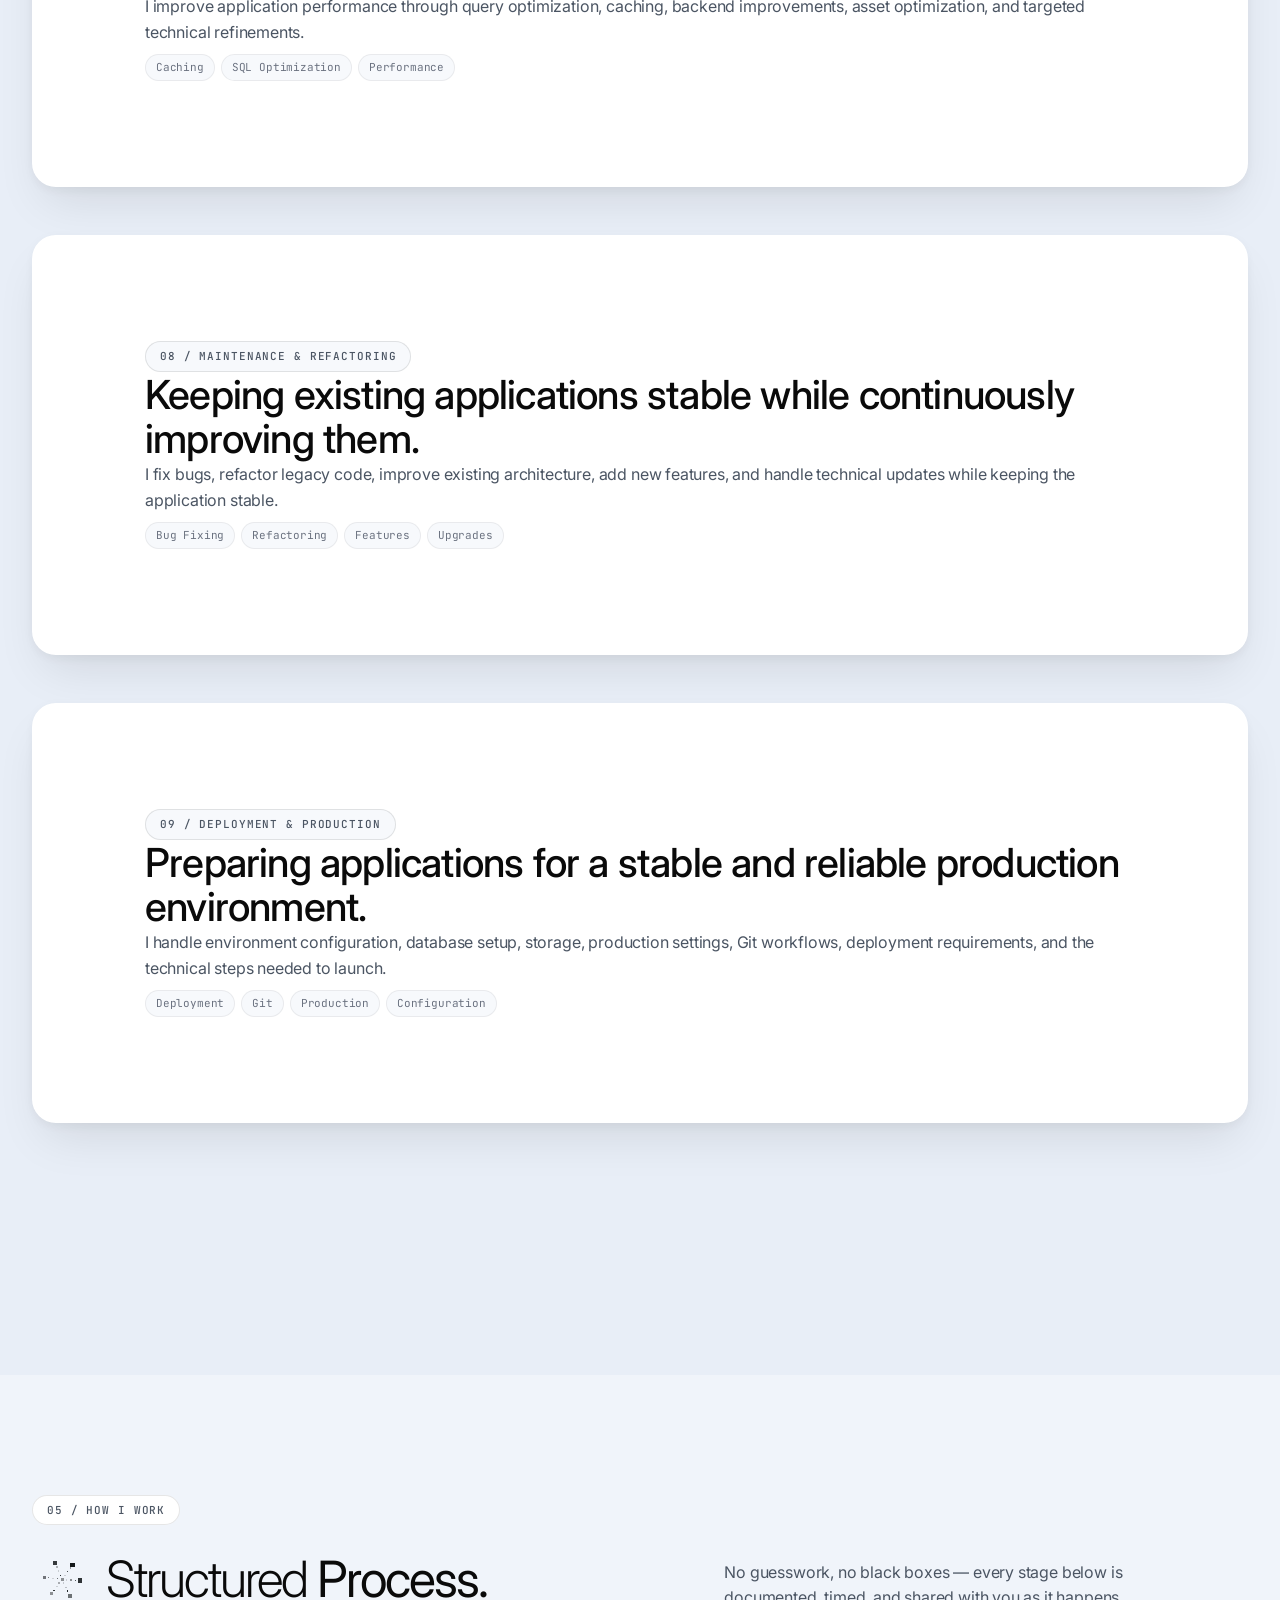
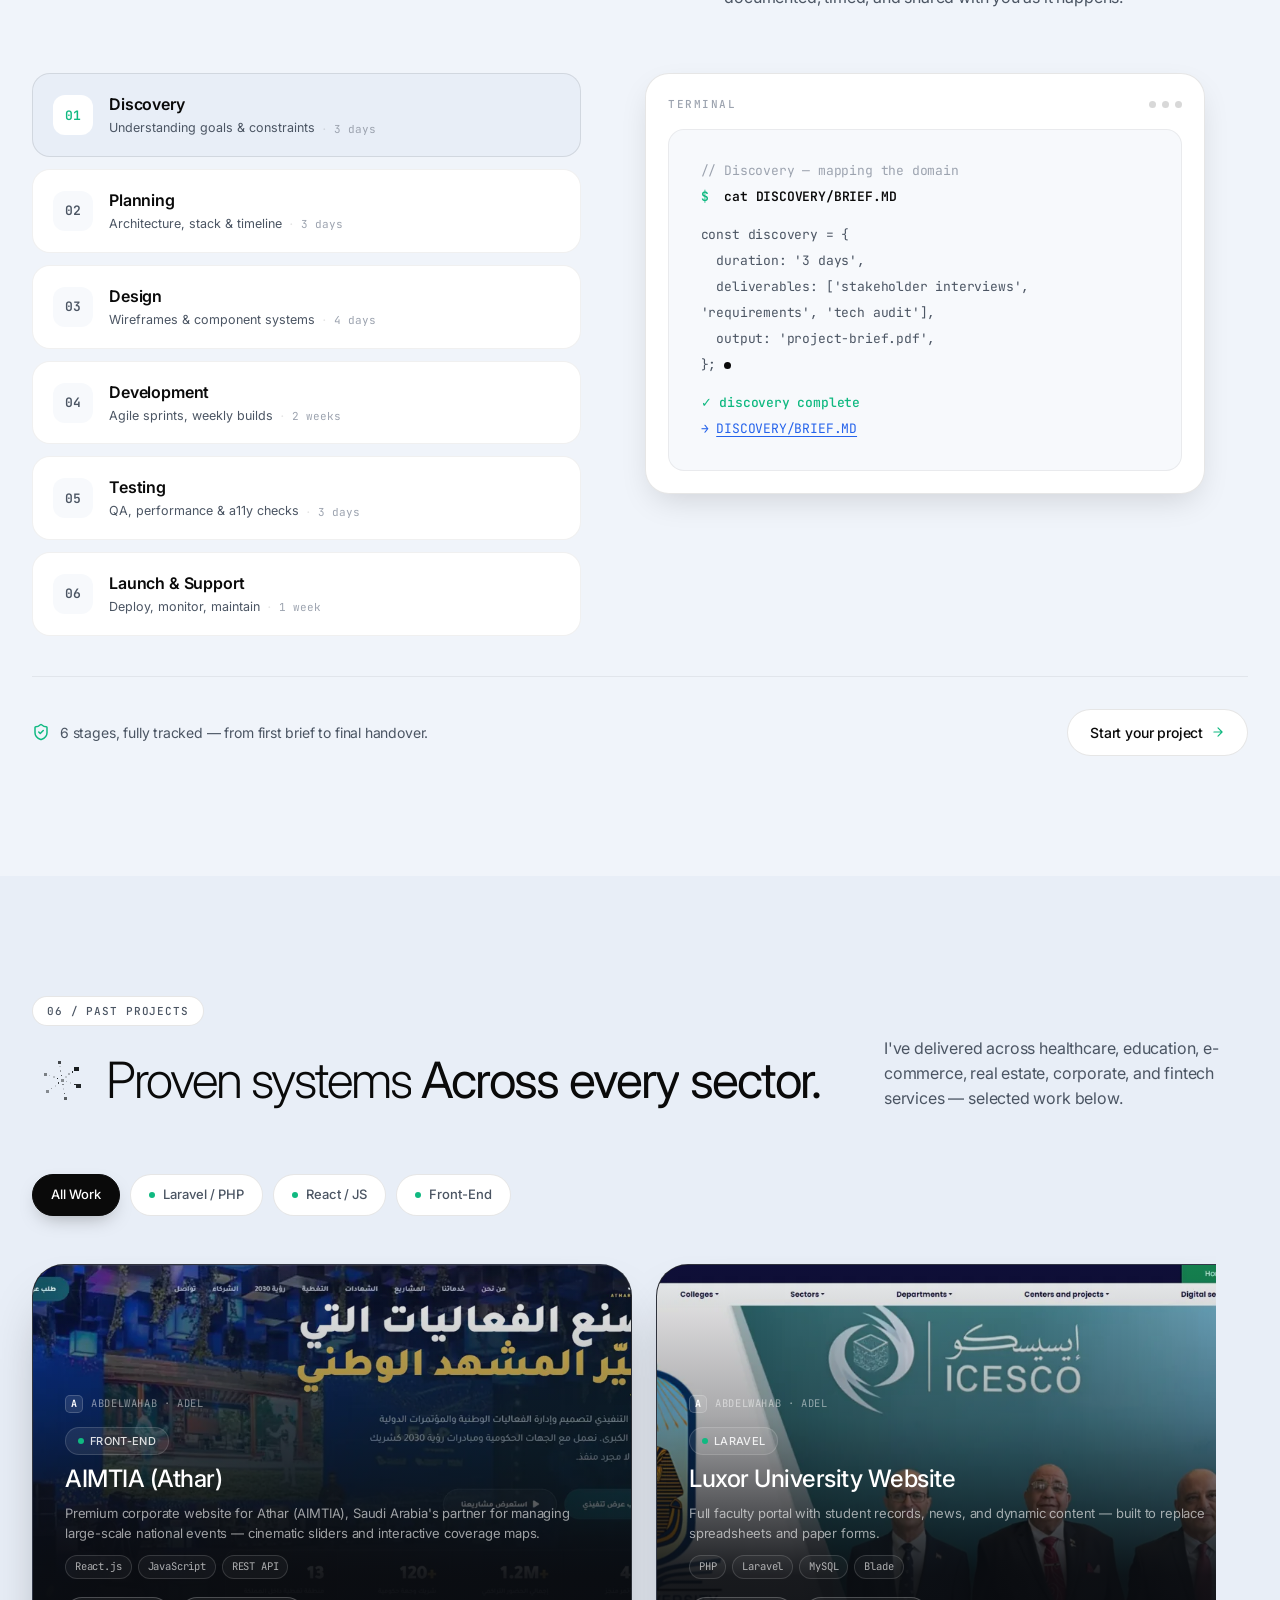
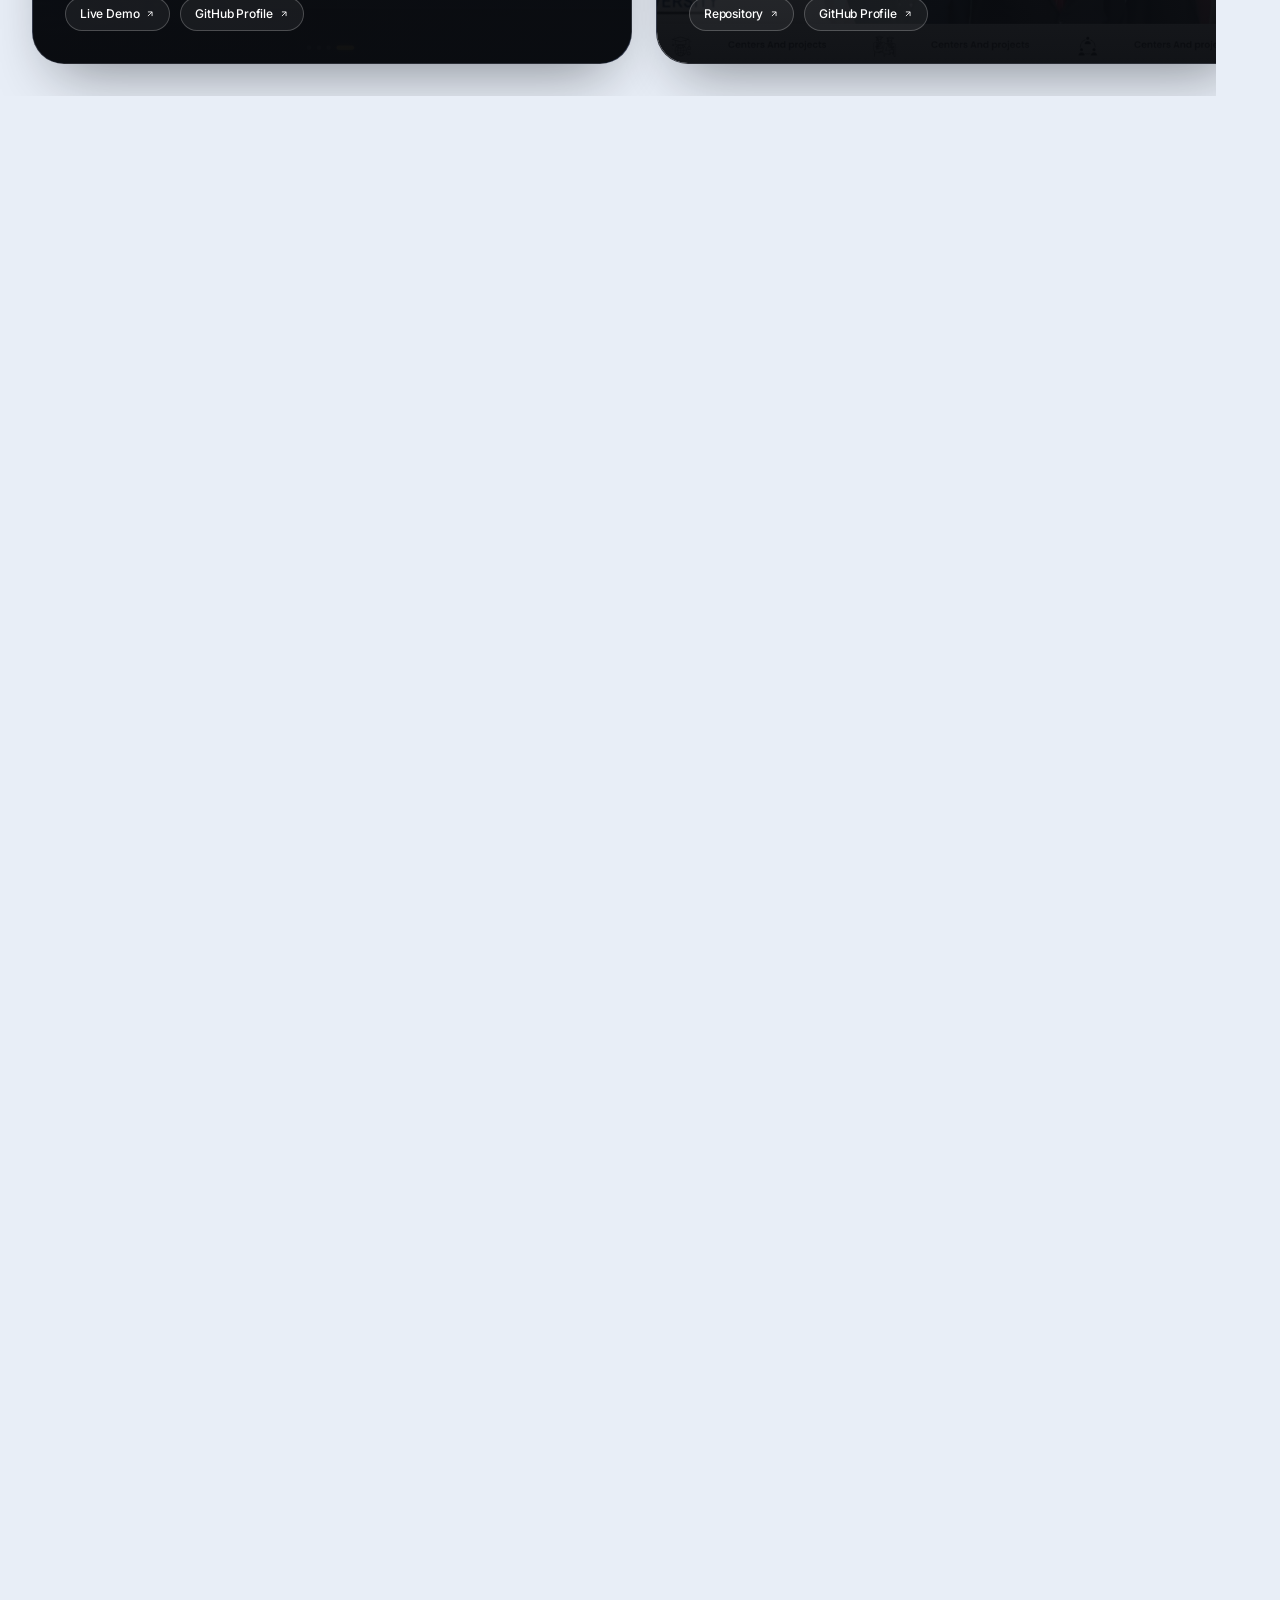
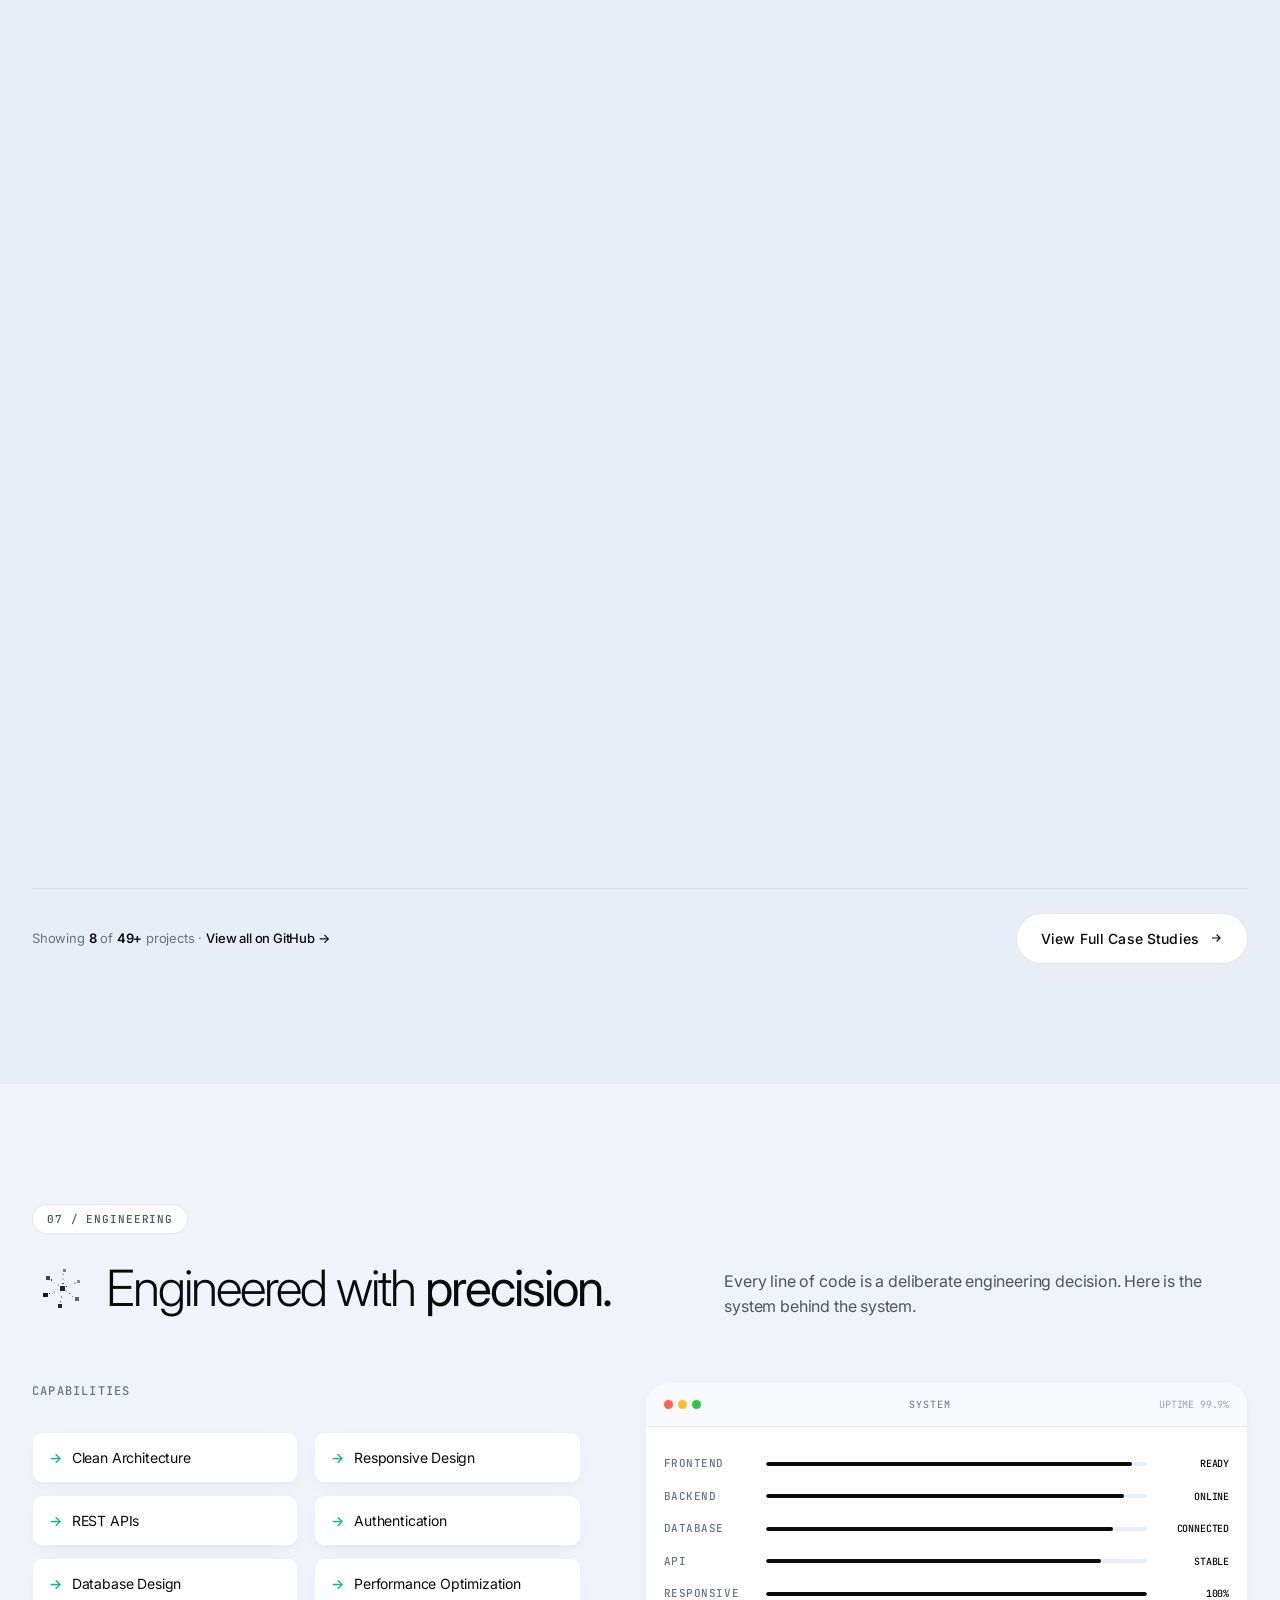
==== commit 36d7b9a3: "Add files via upload" ====
--- a/index.html
+++ b/index.html
@@ -1623,7 +1623,7 @@
           <div class="why-item">
             <span class="why-num">02</span>
             <h3>Fast Turnaround</h3>
-            <p>4+ years of shipping means I deliver work in days, not weeks — without compromising quality.</p>
+            <p>3+ years of shipping means I deliver work in days, not weeks — without compromising quality.</p>
           </div>
           <div class="why-item">
             <span class="why-num">03</span>
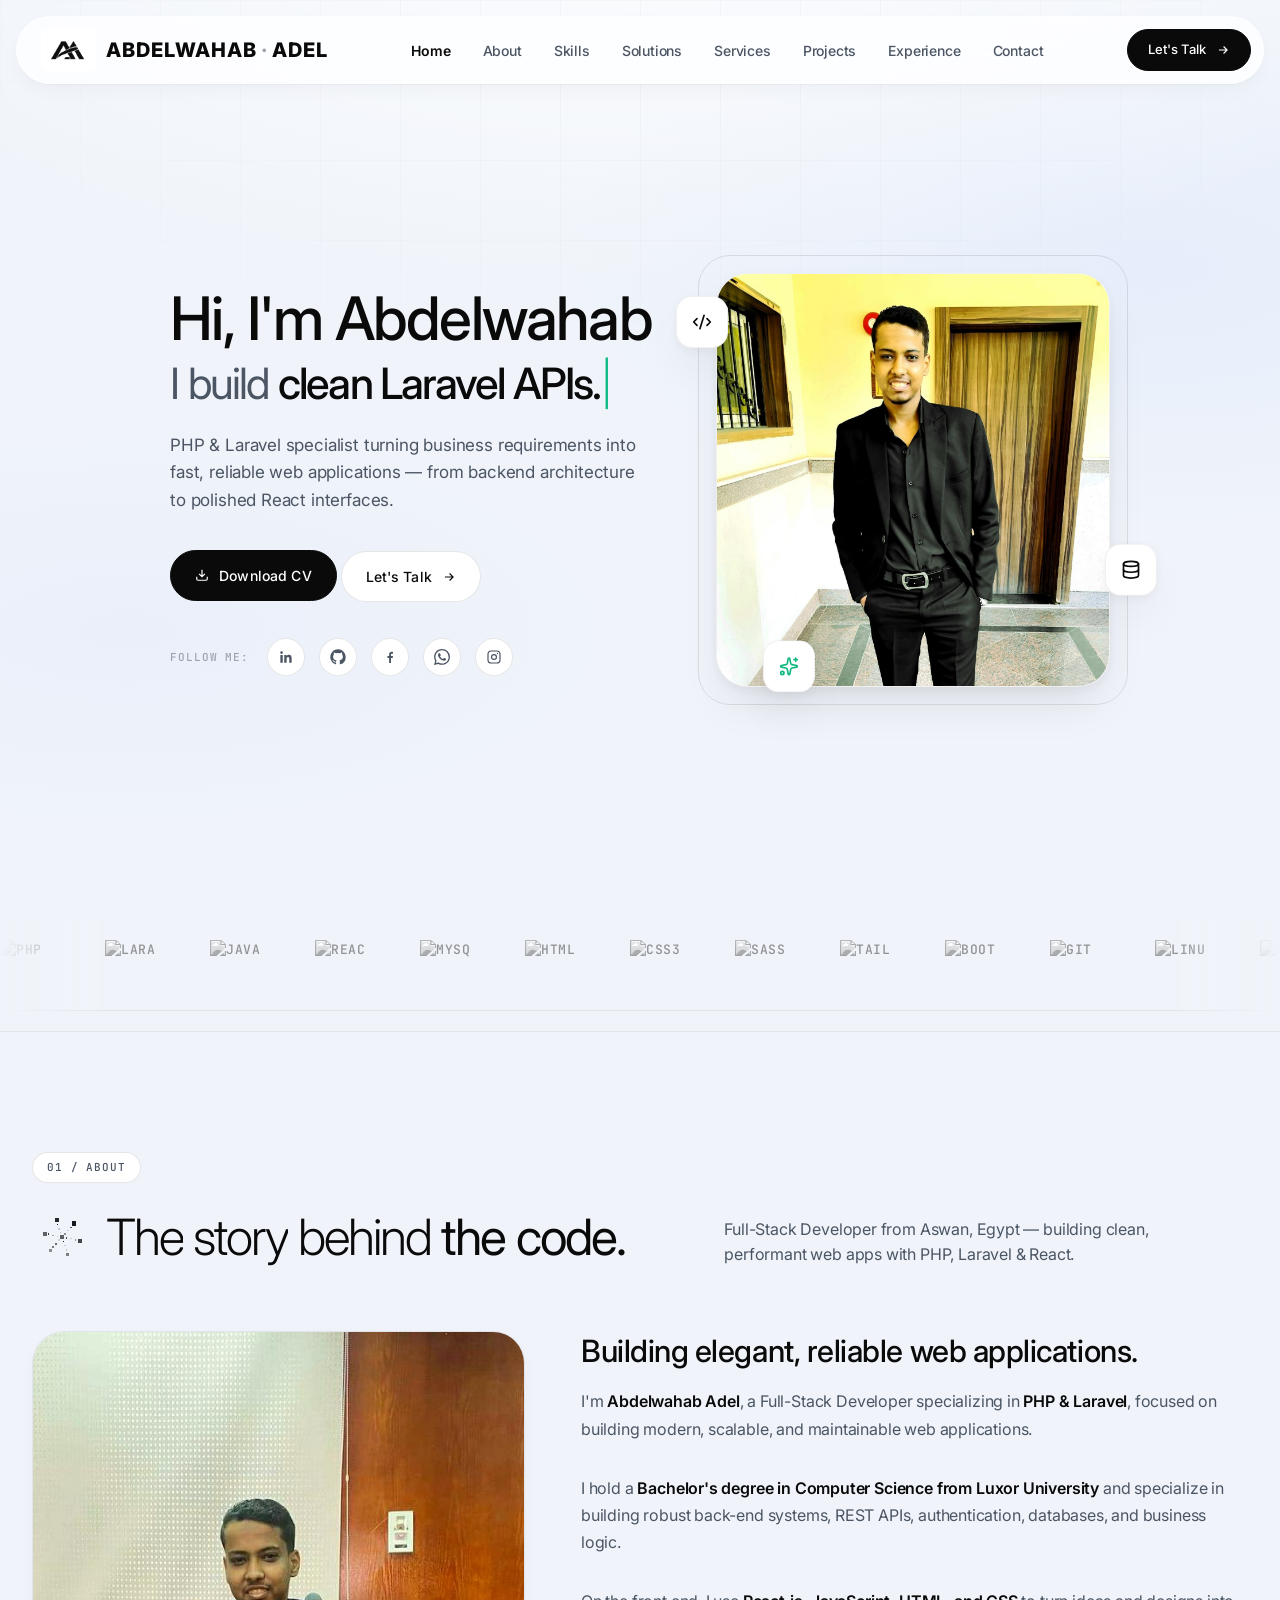
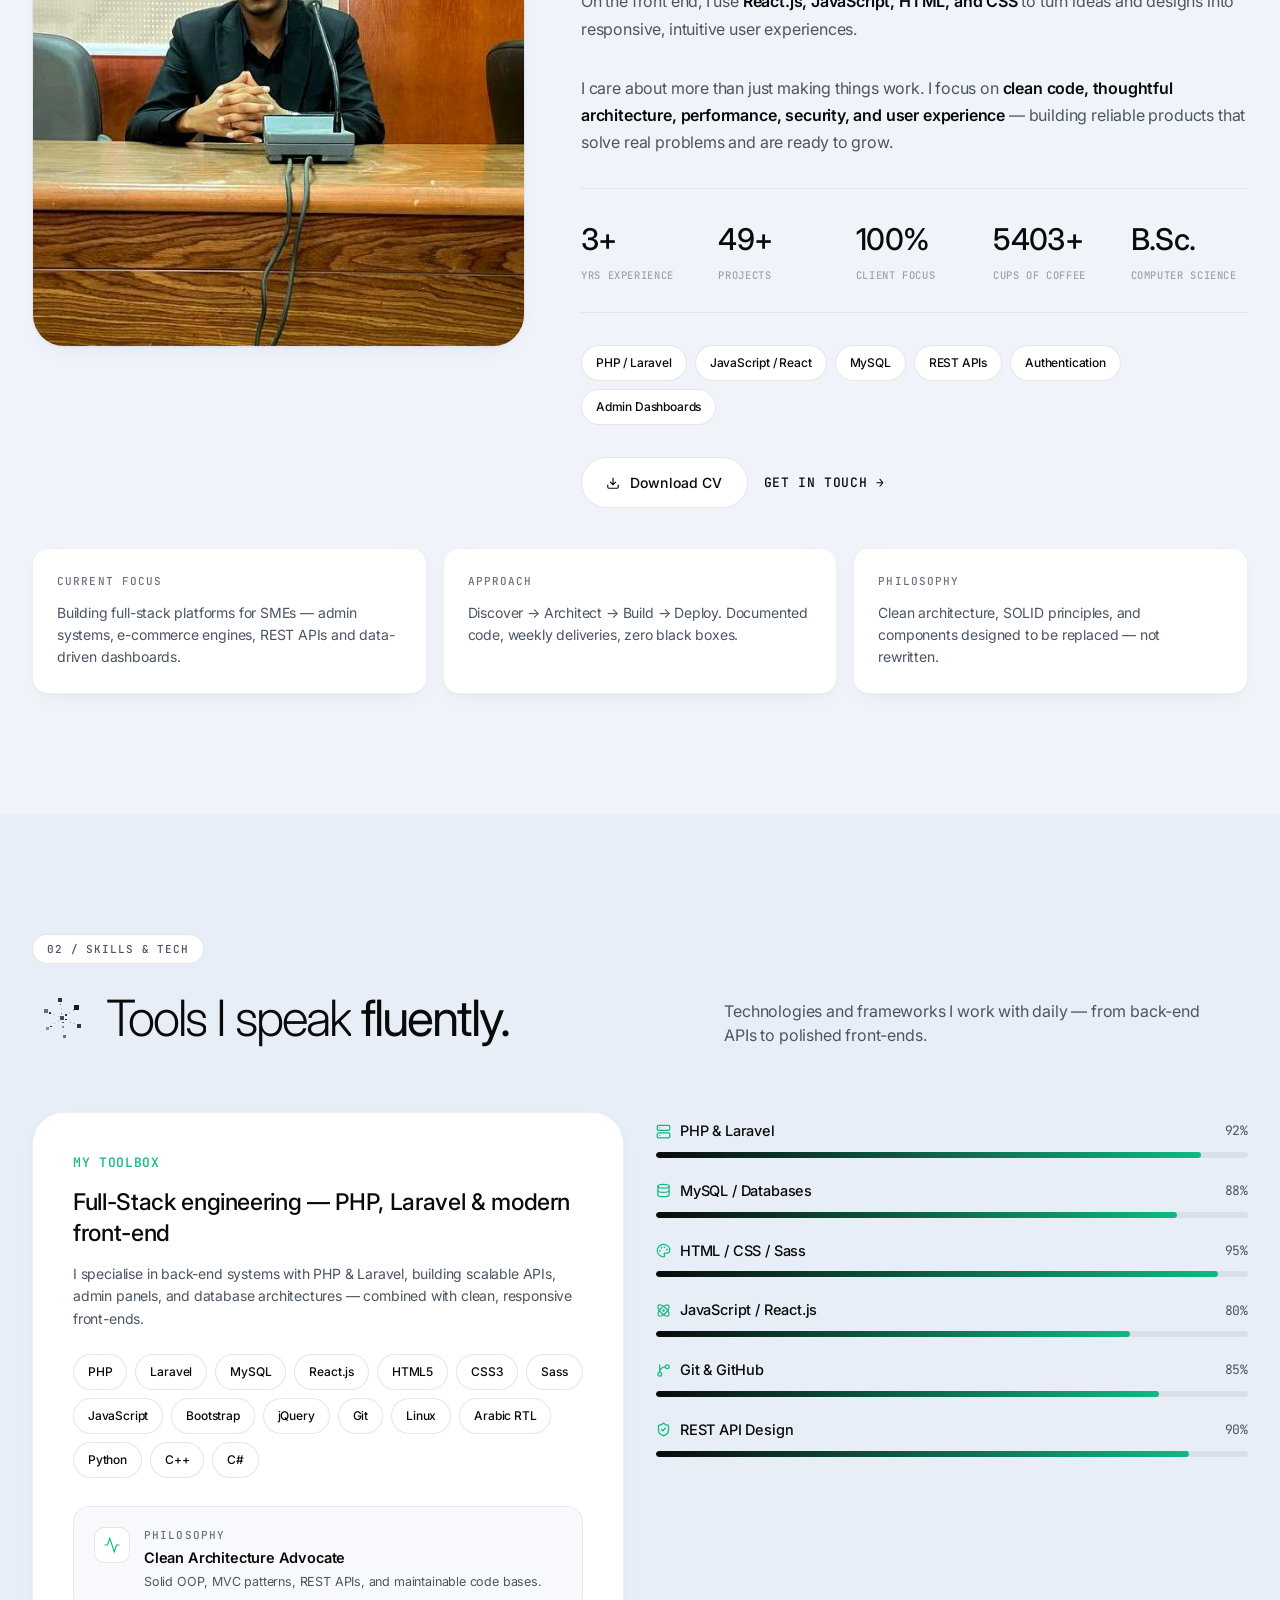
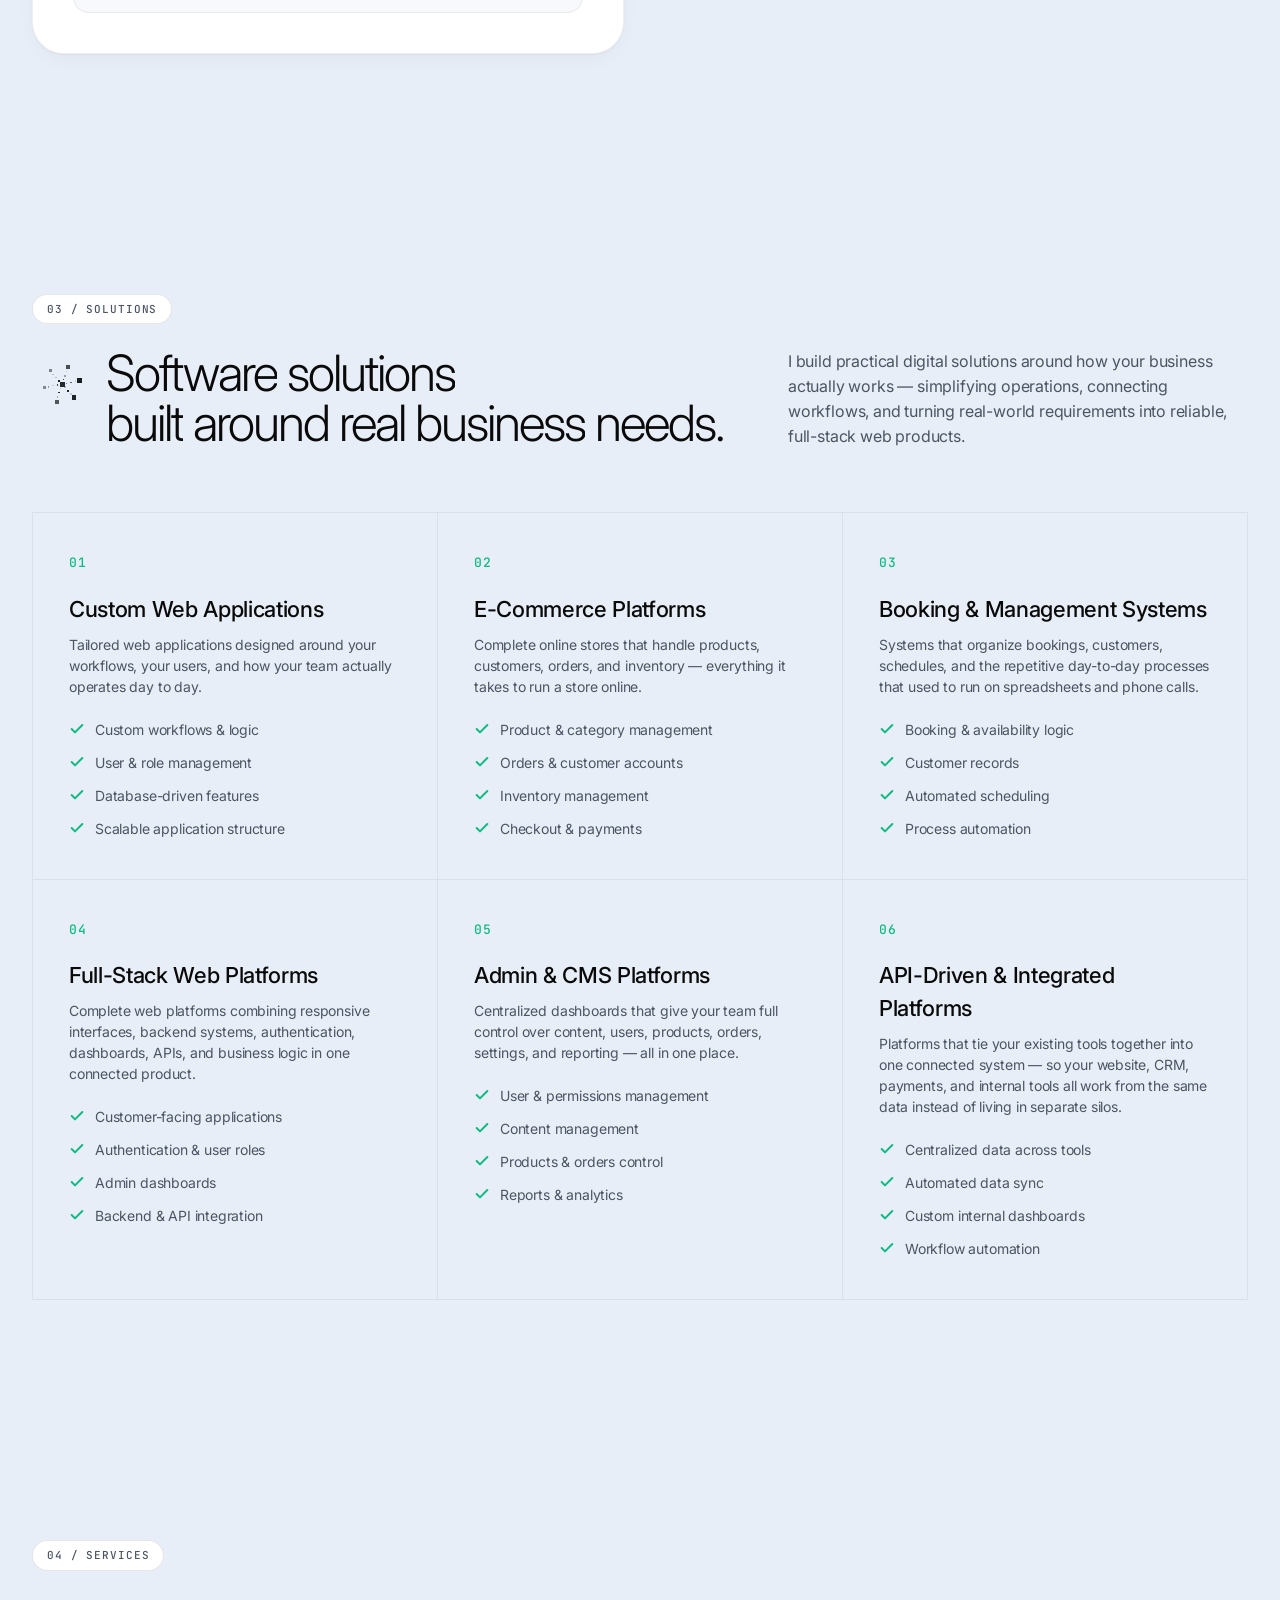
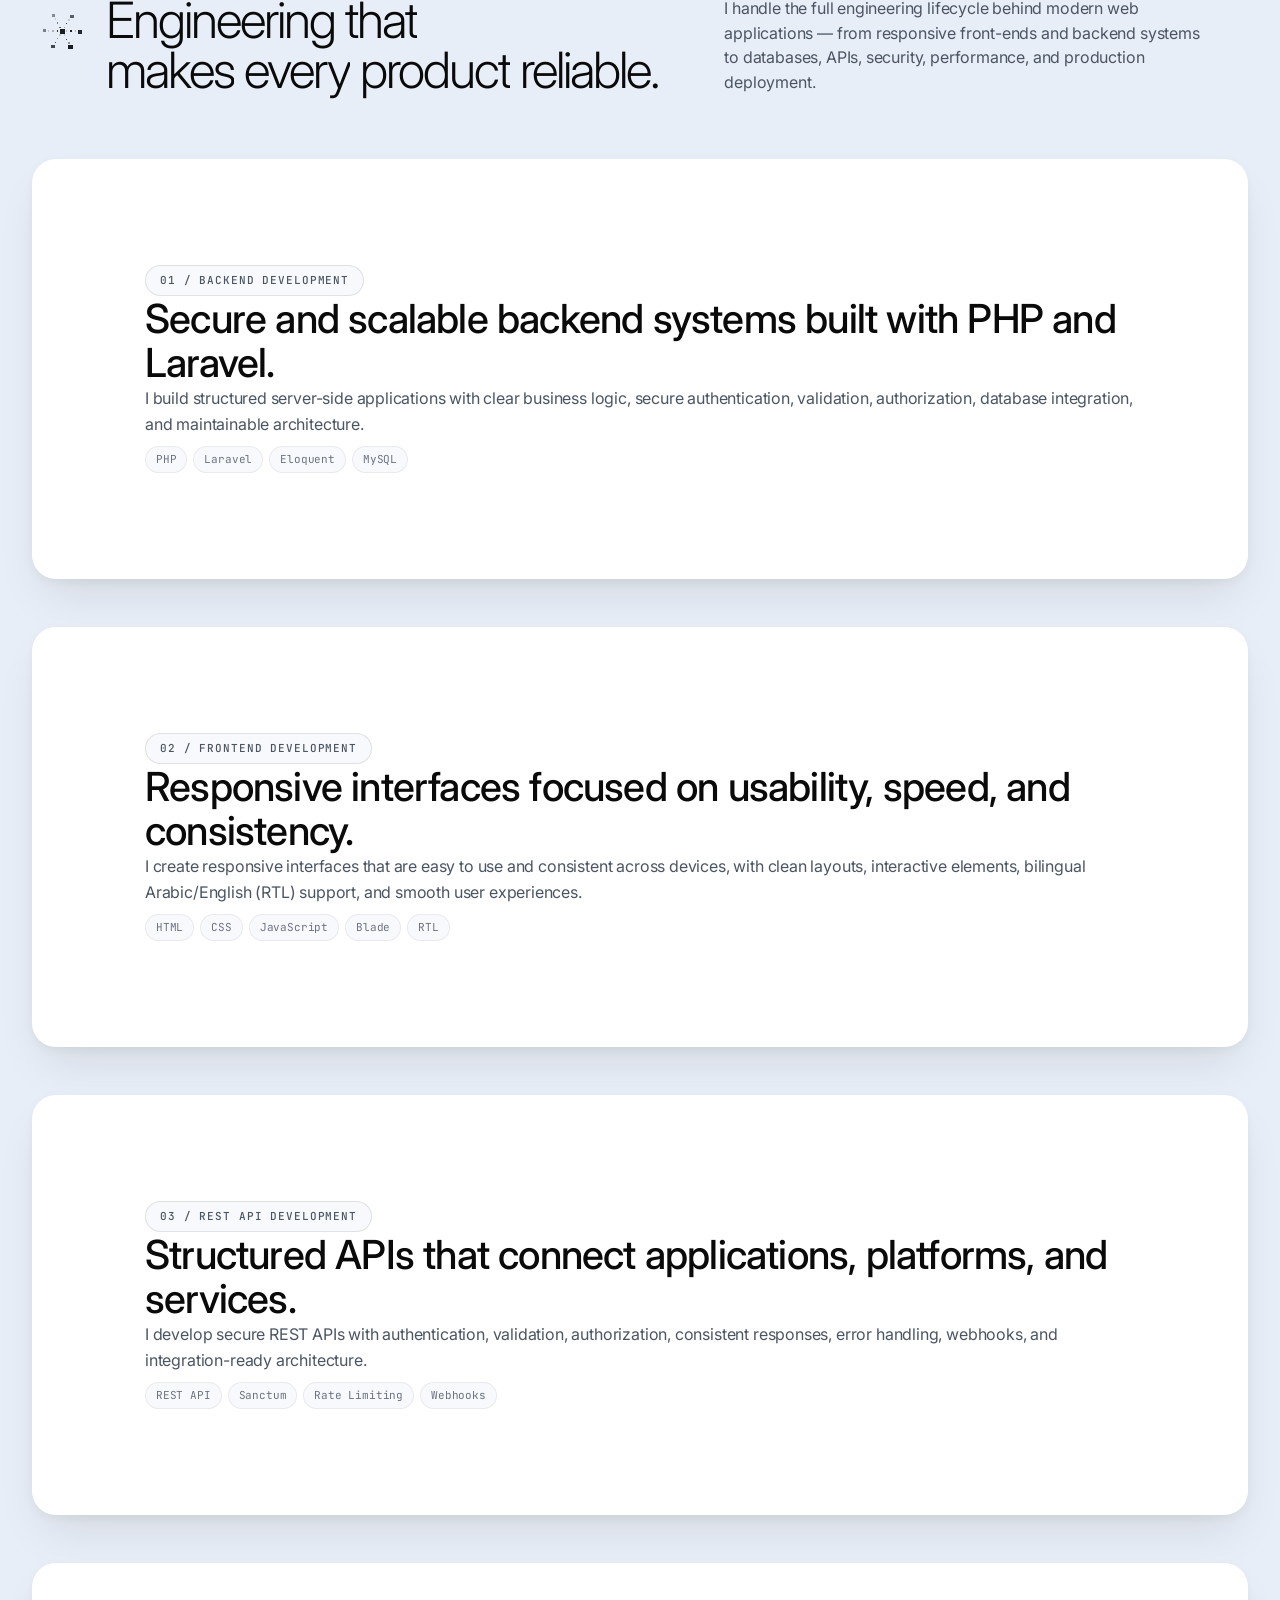
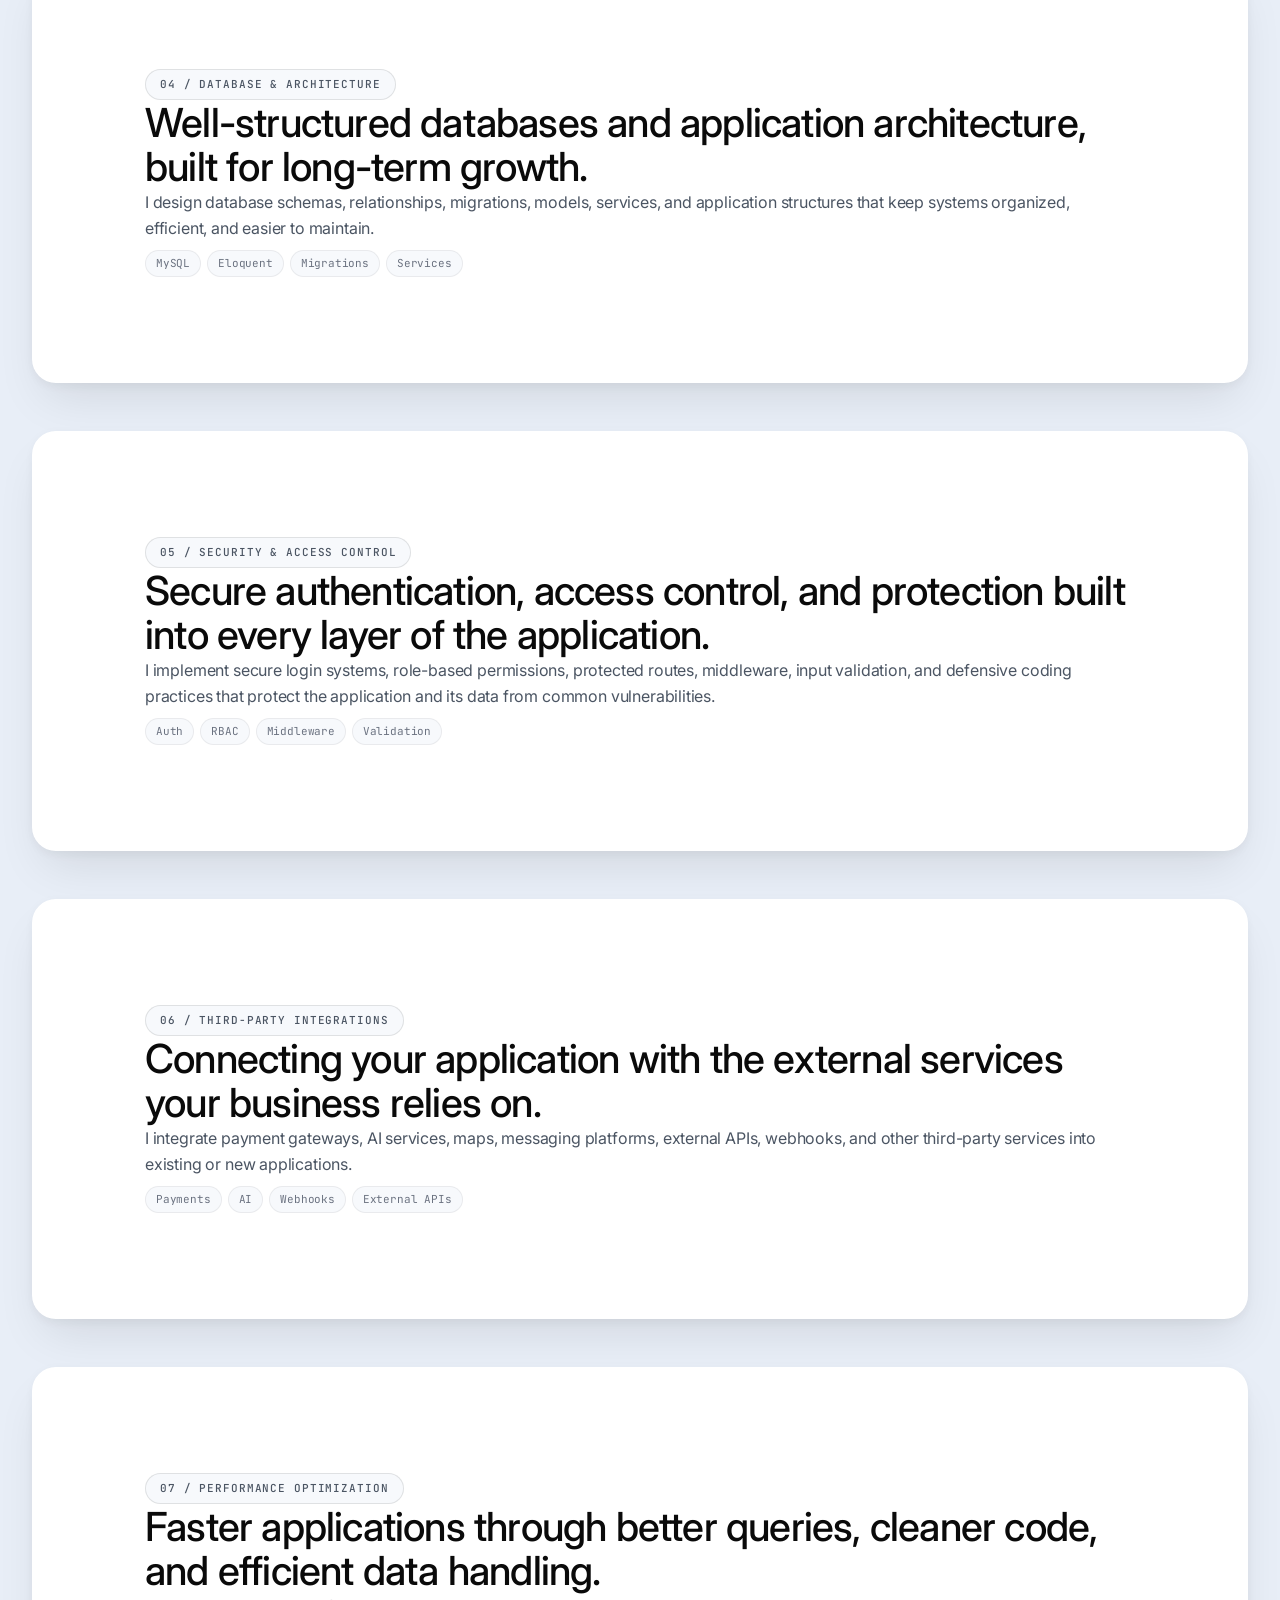
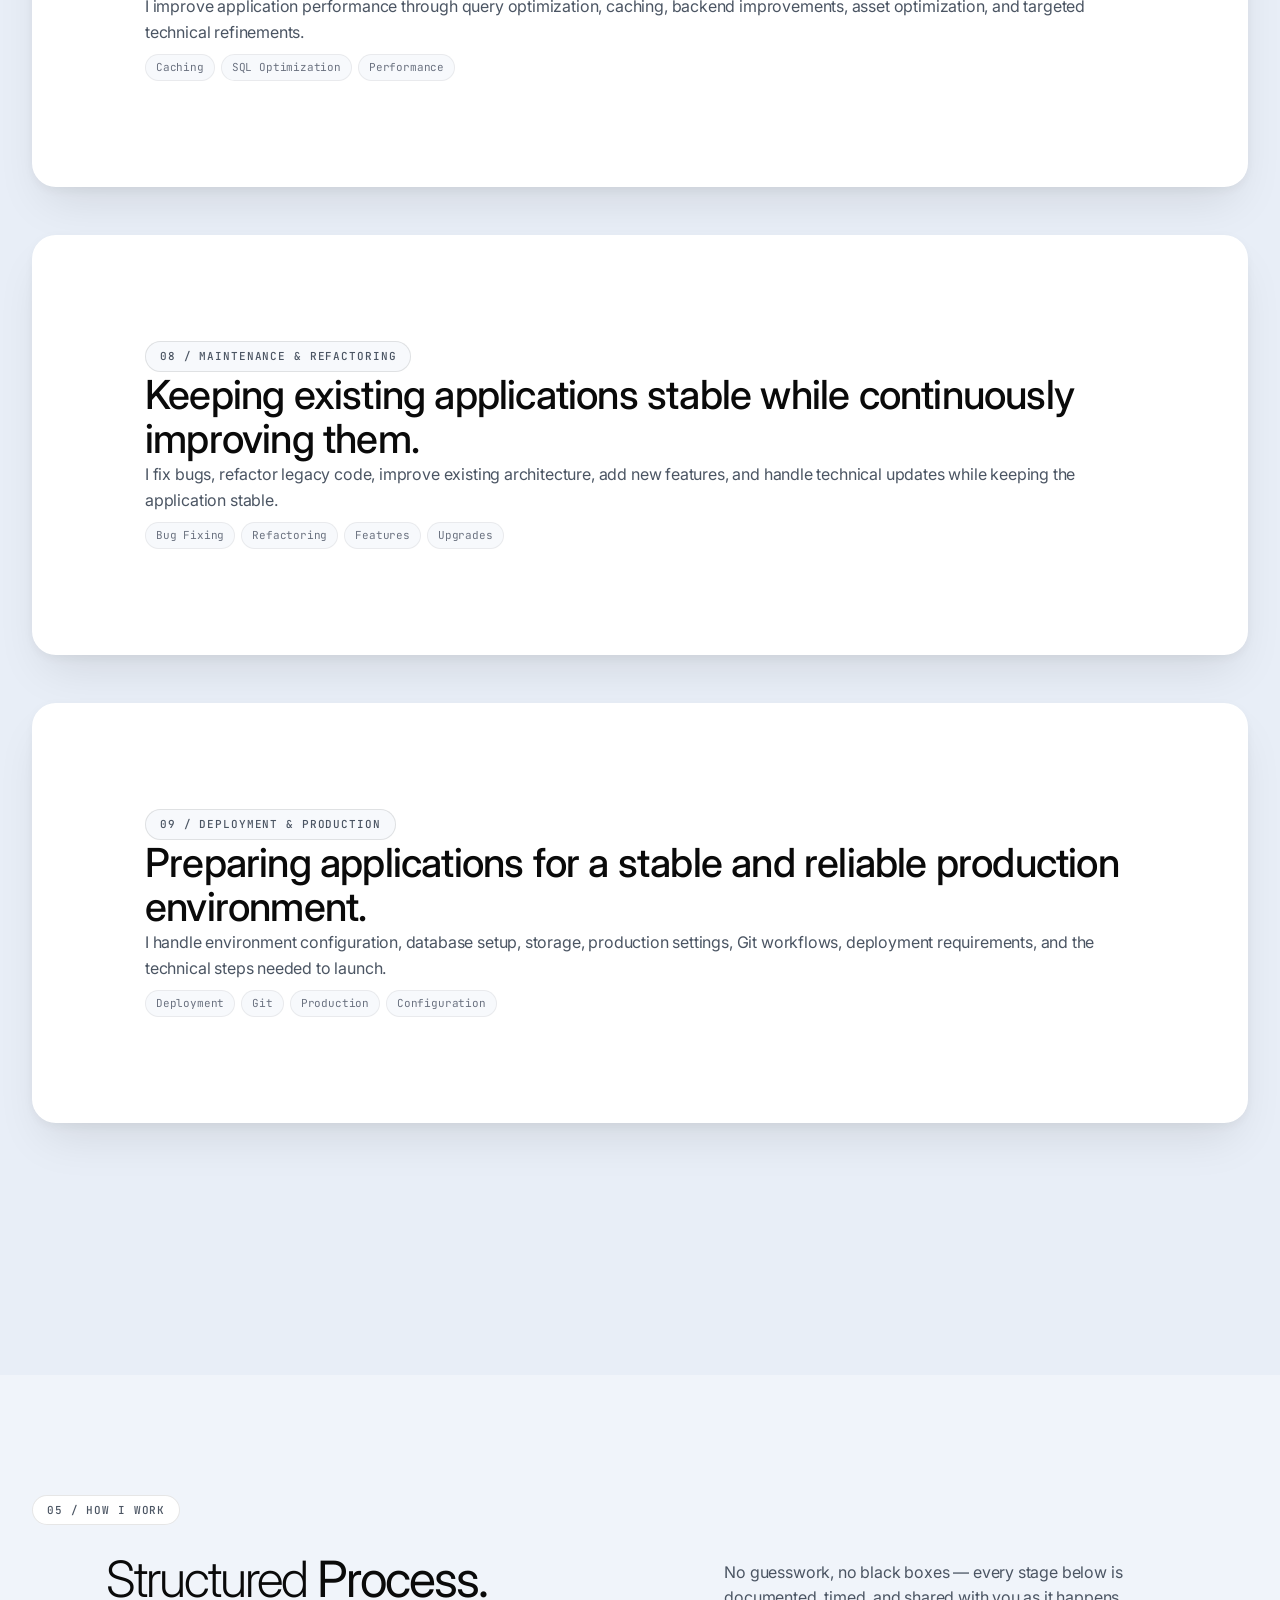
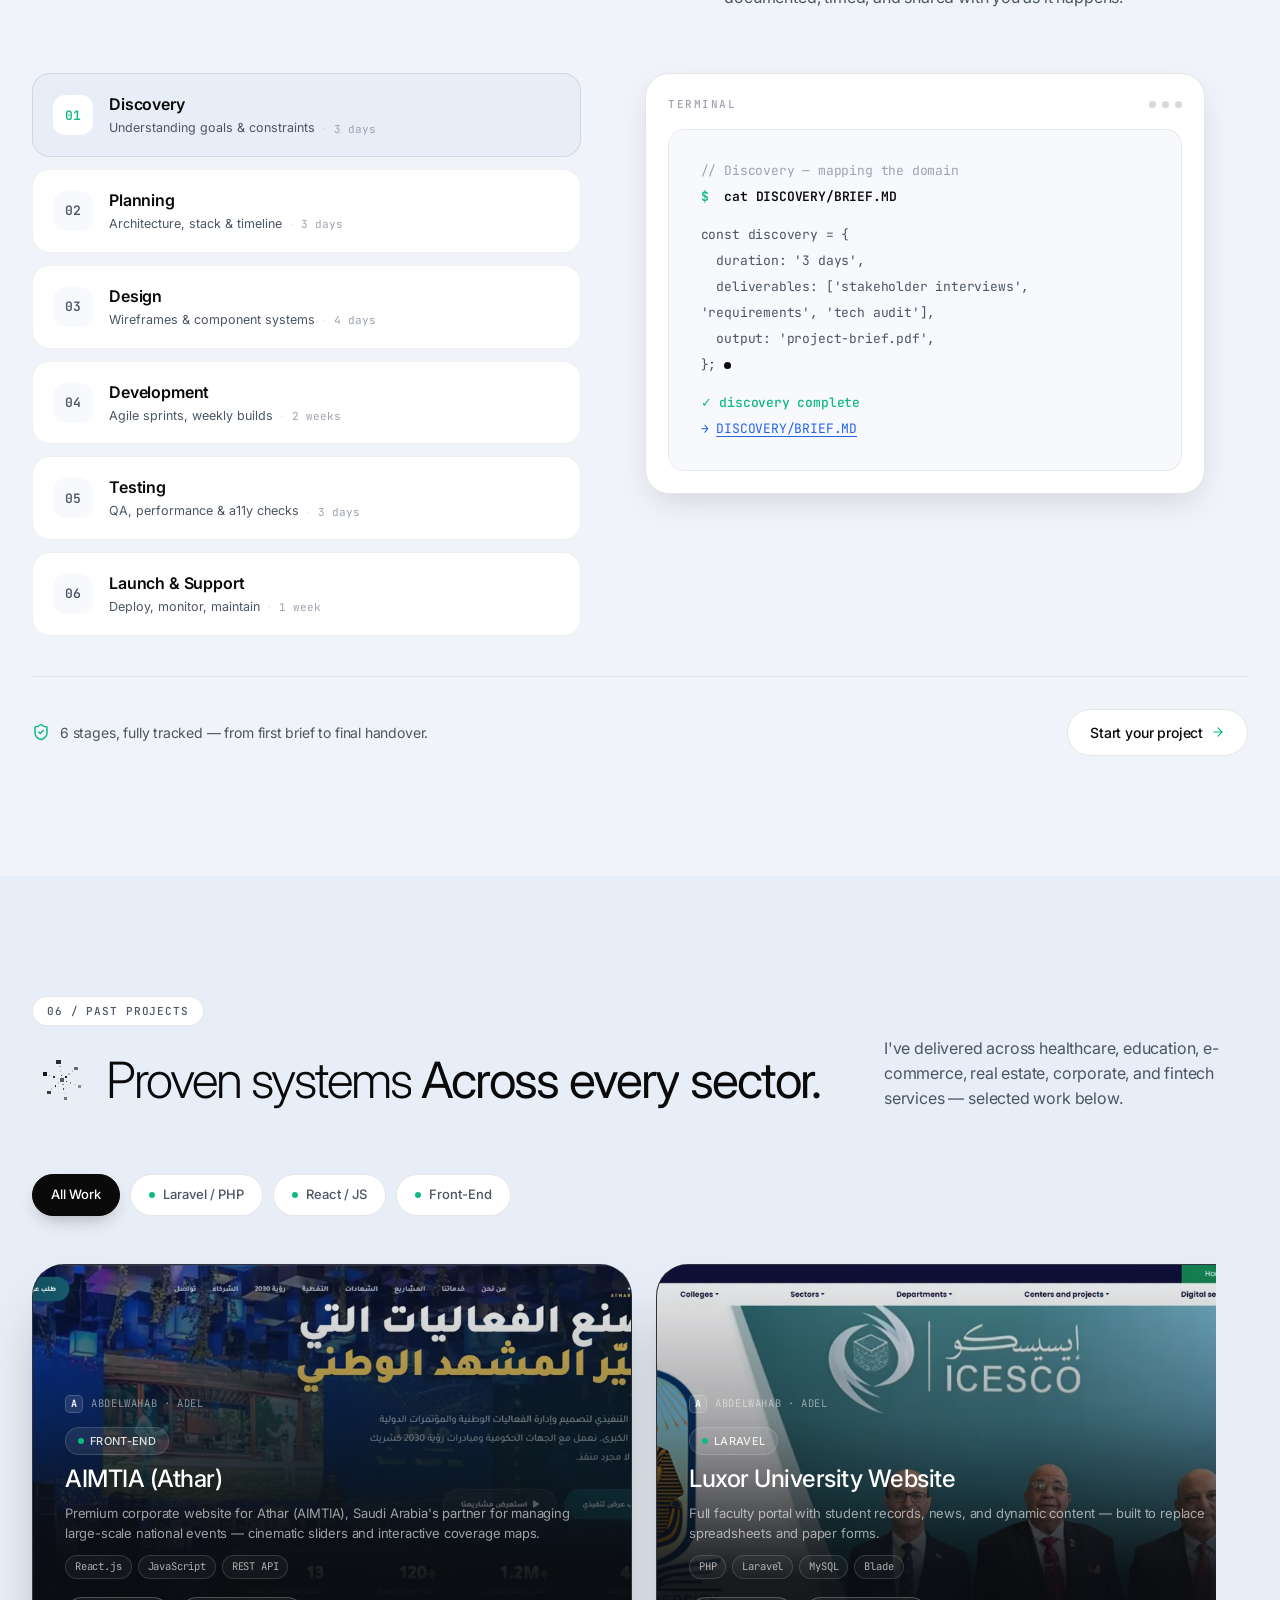
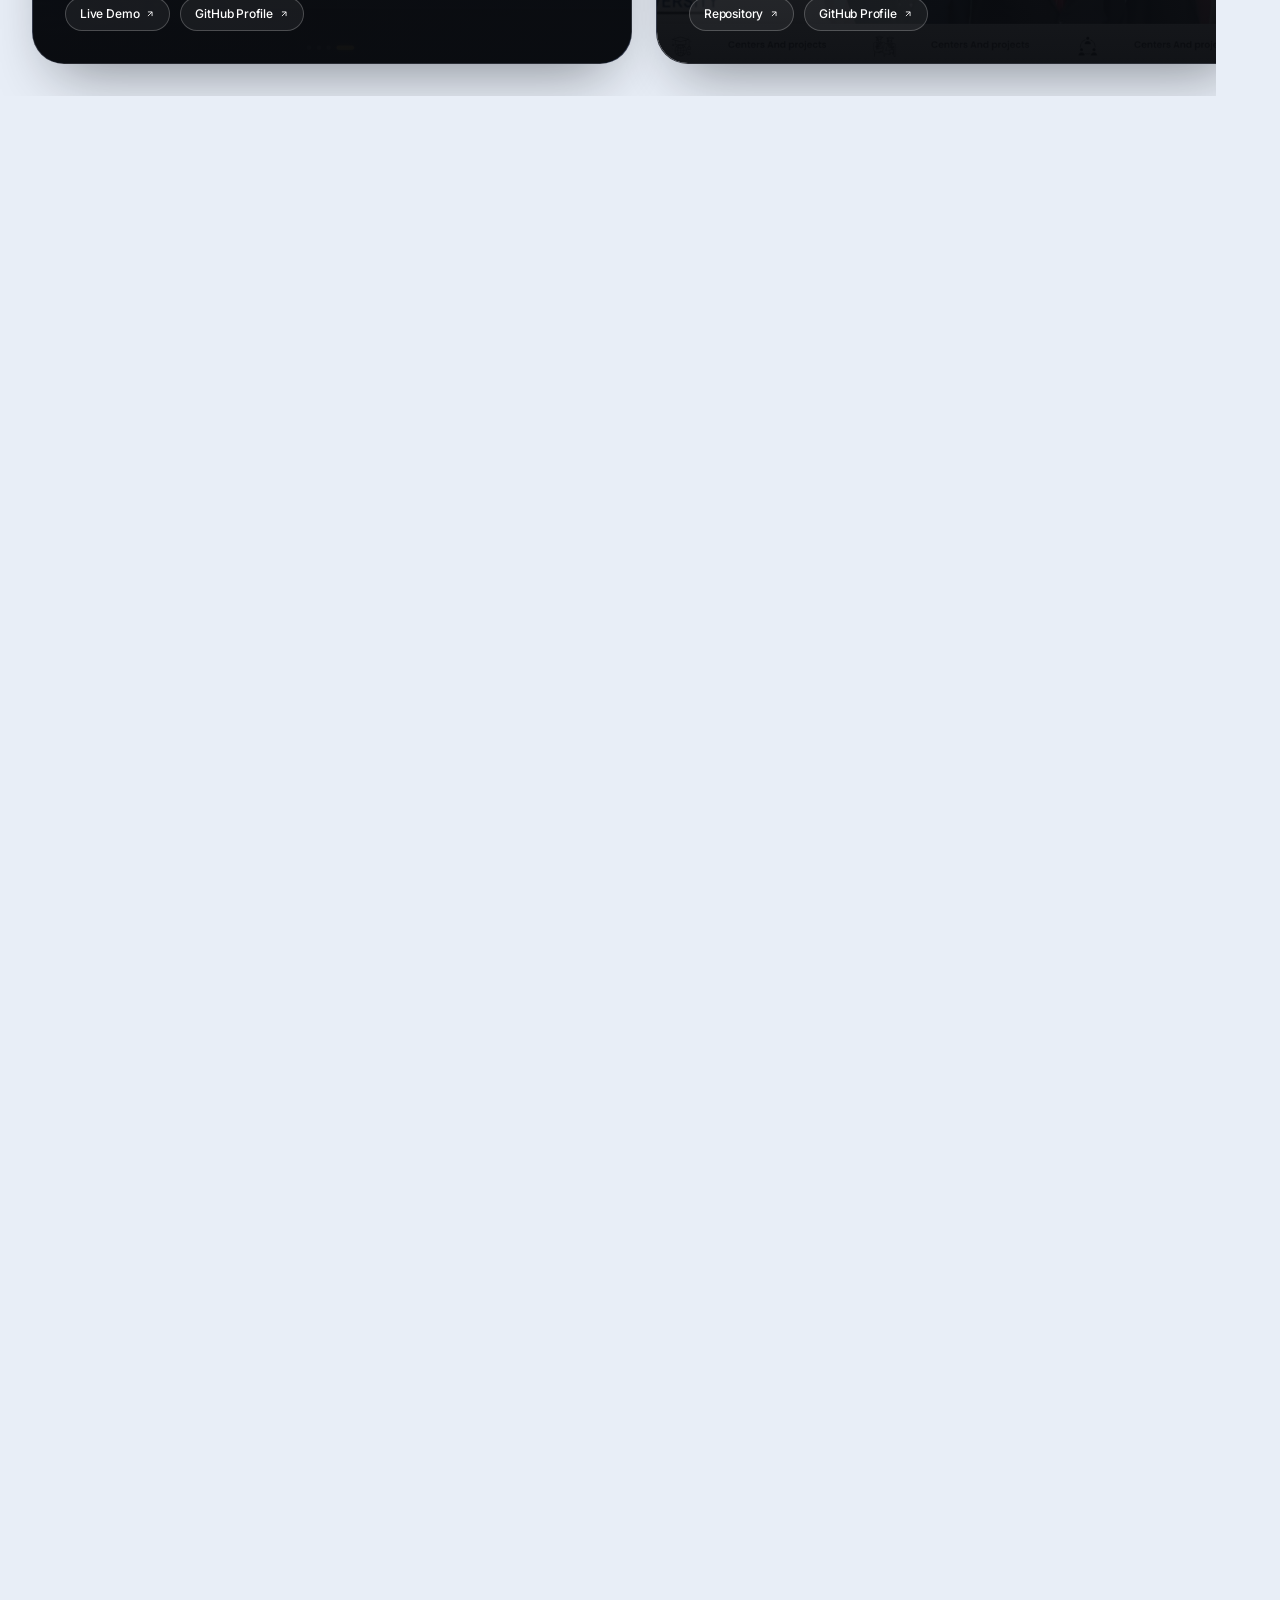
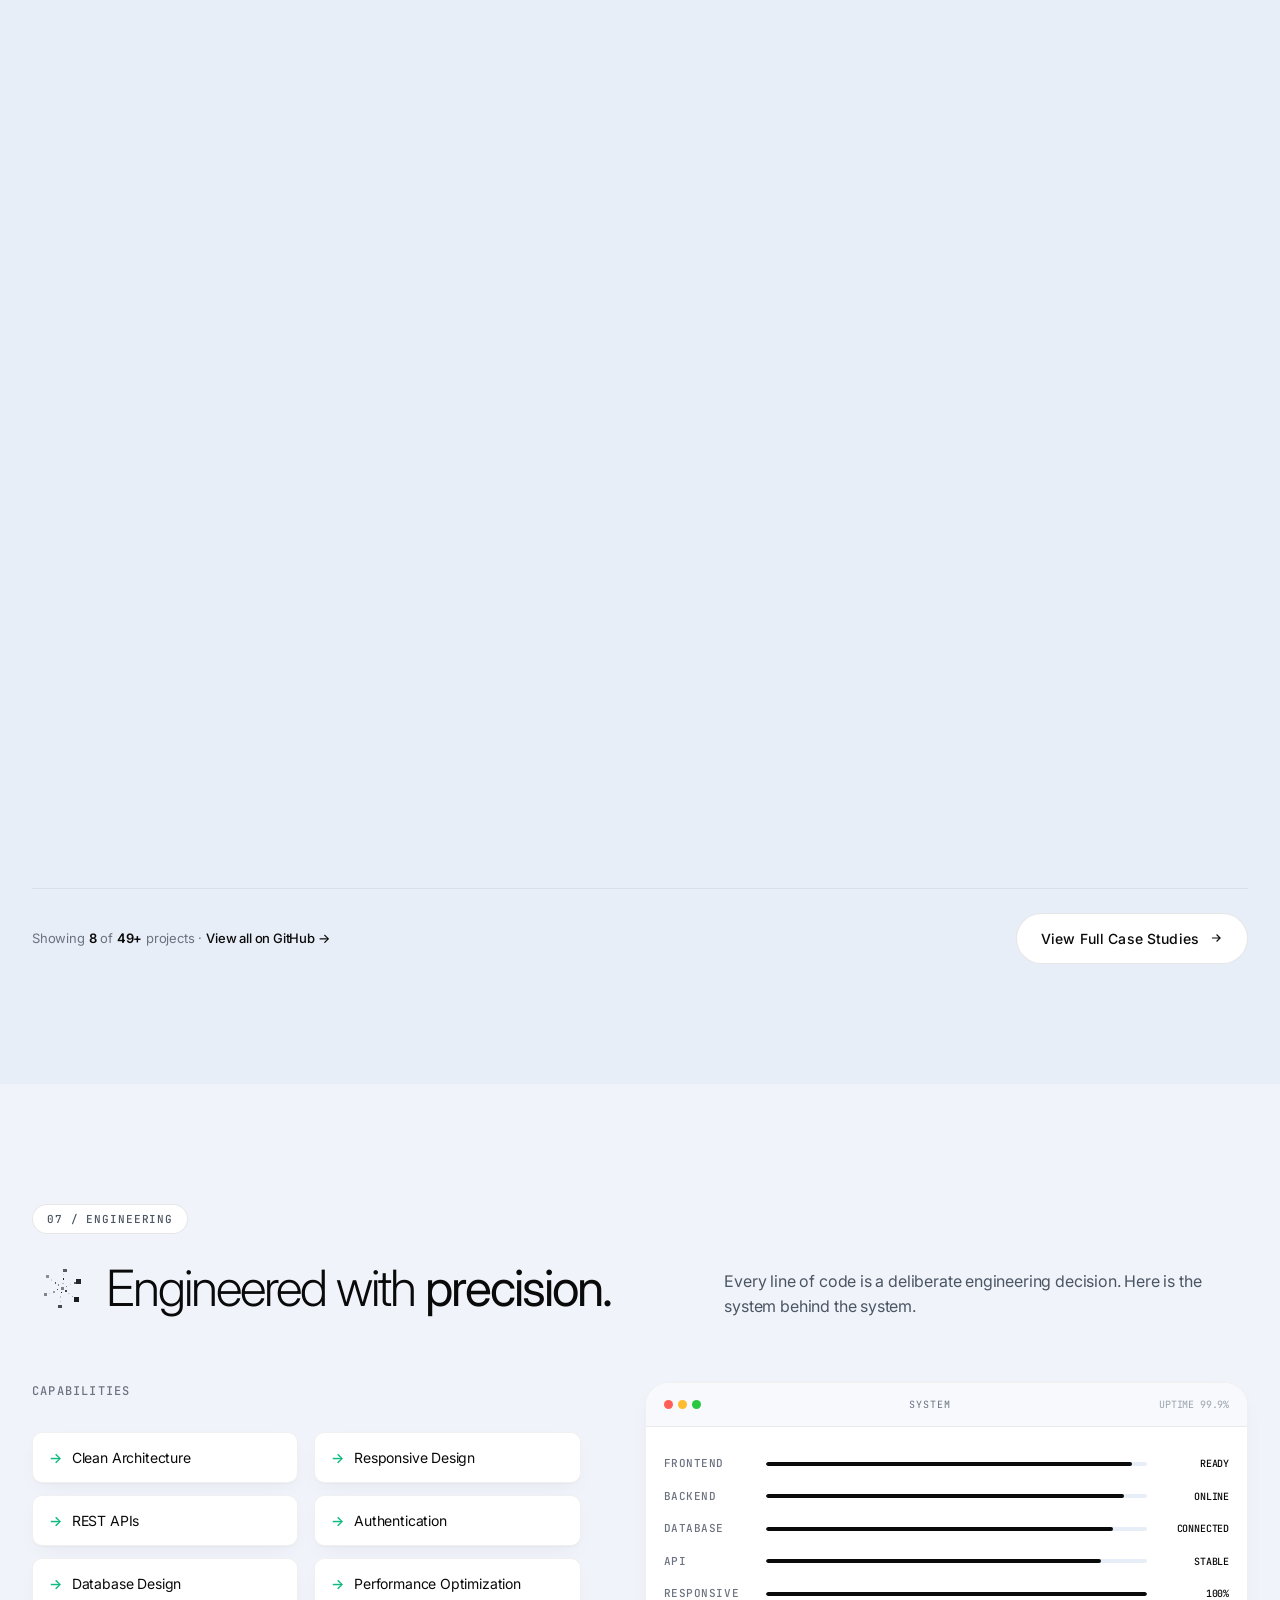
==== commit b53653c5: "Add files via upload" ====
--- a/index.html
+++ b/index.html
@@ -319,7 +319,7 @@
 
             <div class="about-stats" data-stagger>
               <div class="about-stat">
-                <span class="about-stat-num">4+</span>
+                <span class="about-stat-num">3+</span>
                 <span class="about-stat-label mono">YRS EXPERIENCE</span>
               </div>
               <div class="about-stat">
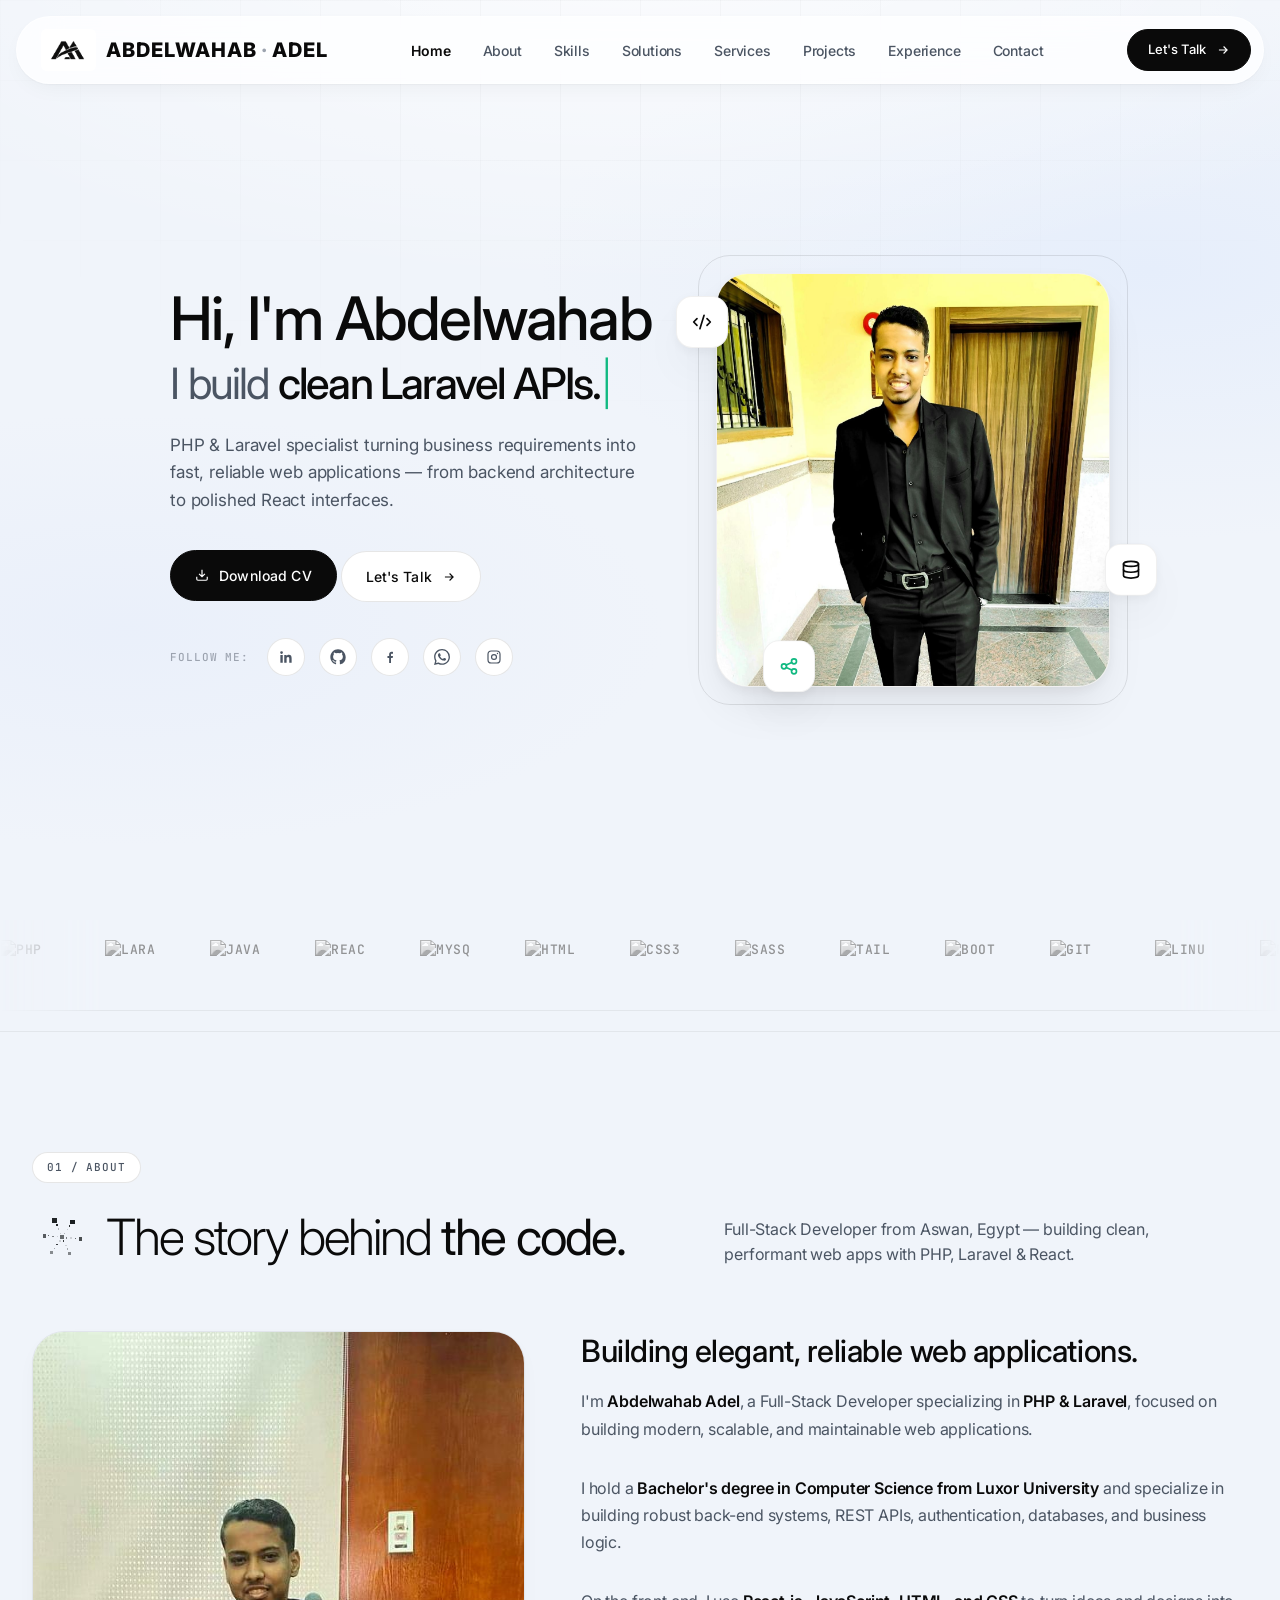
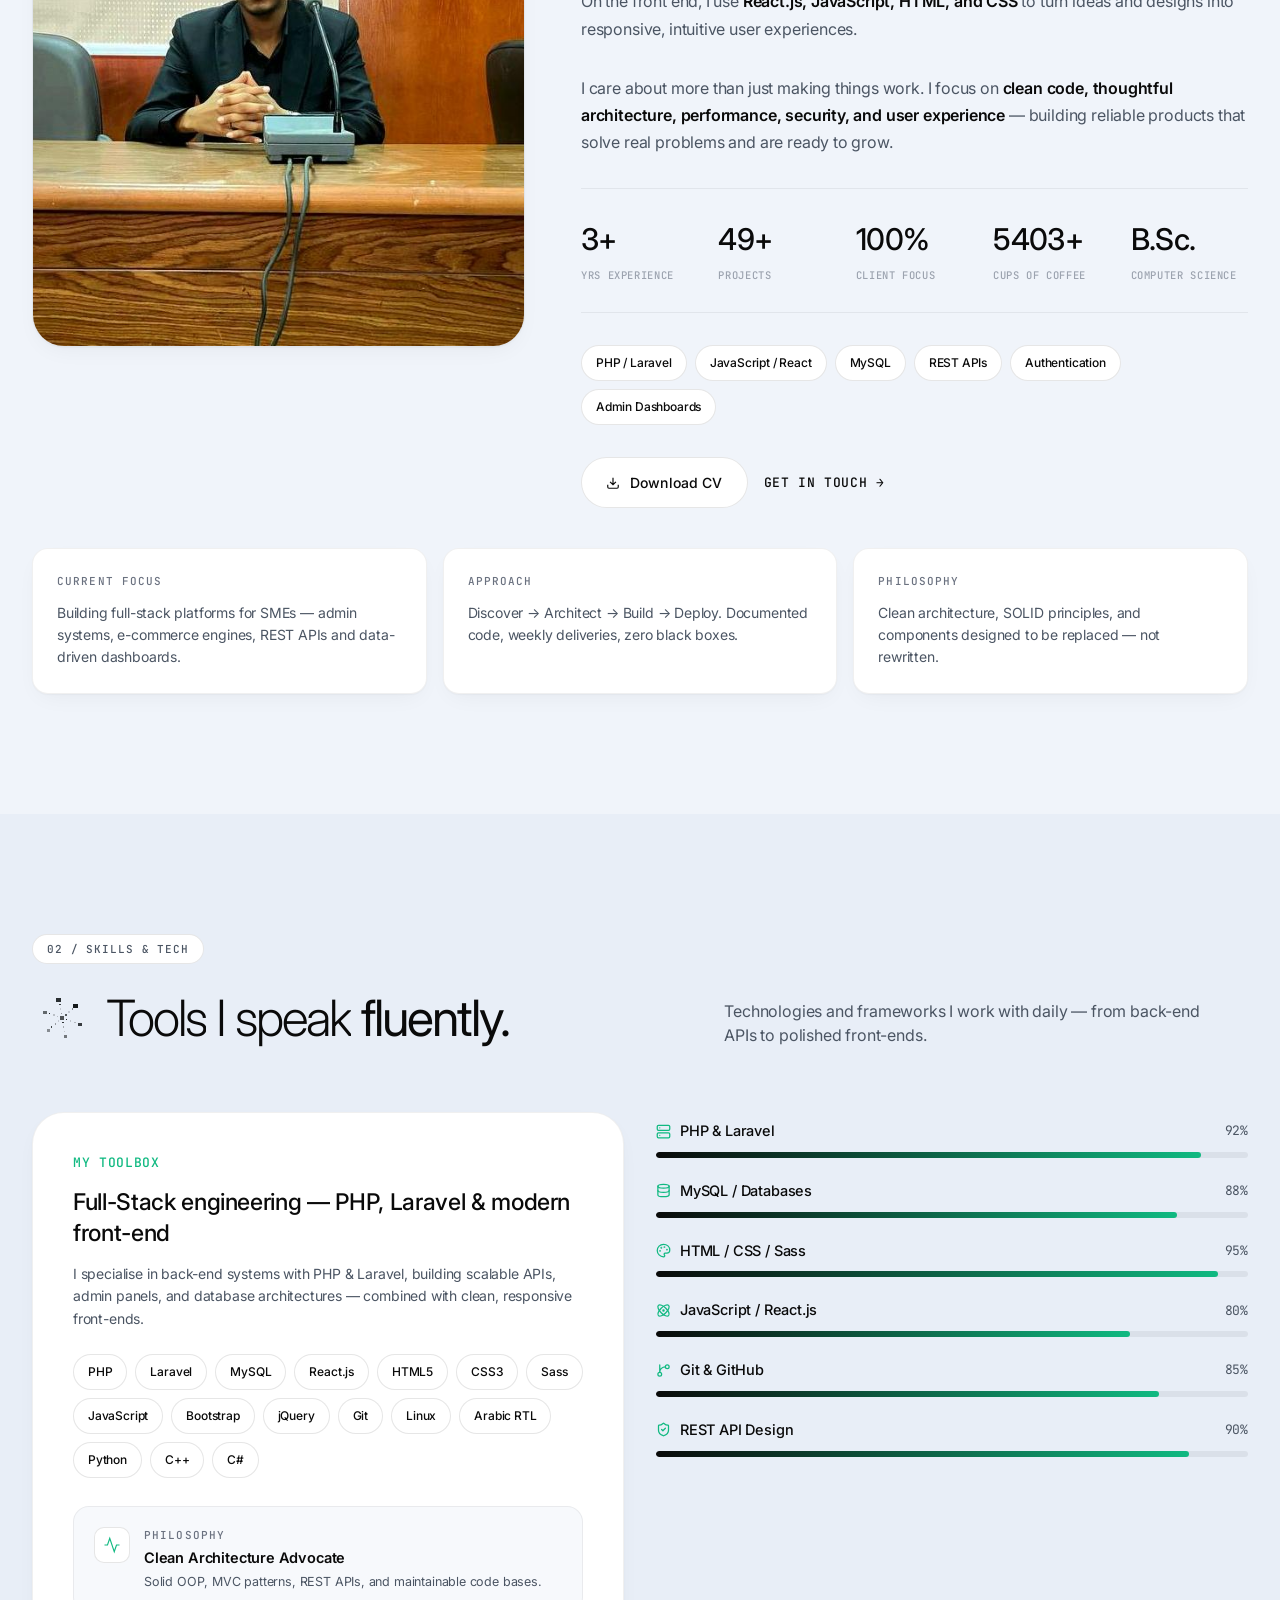
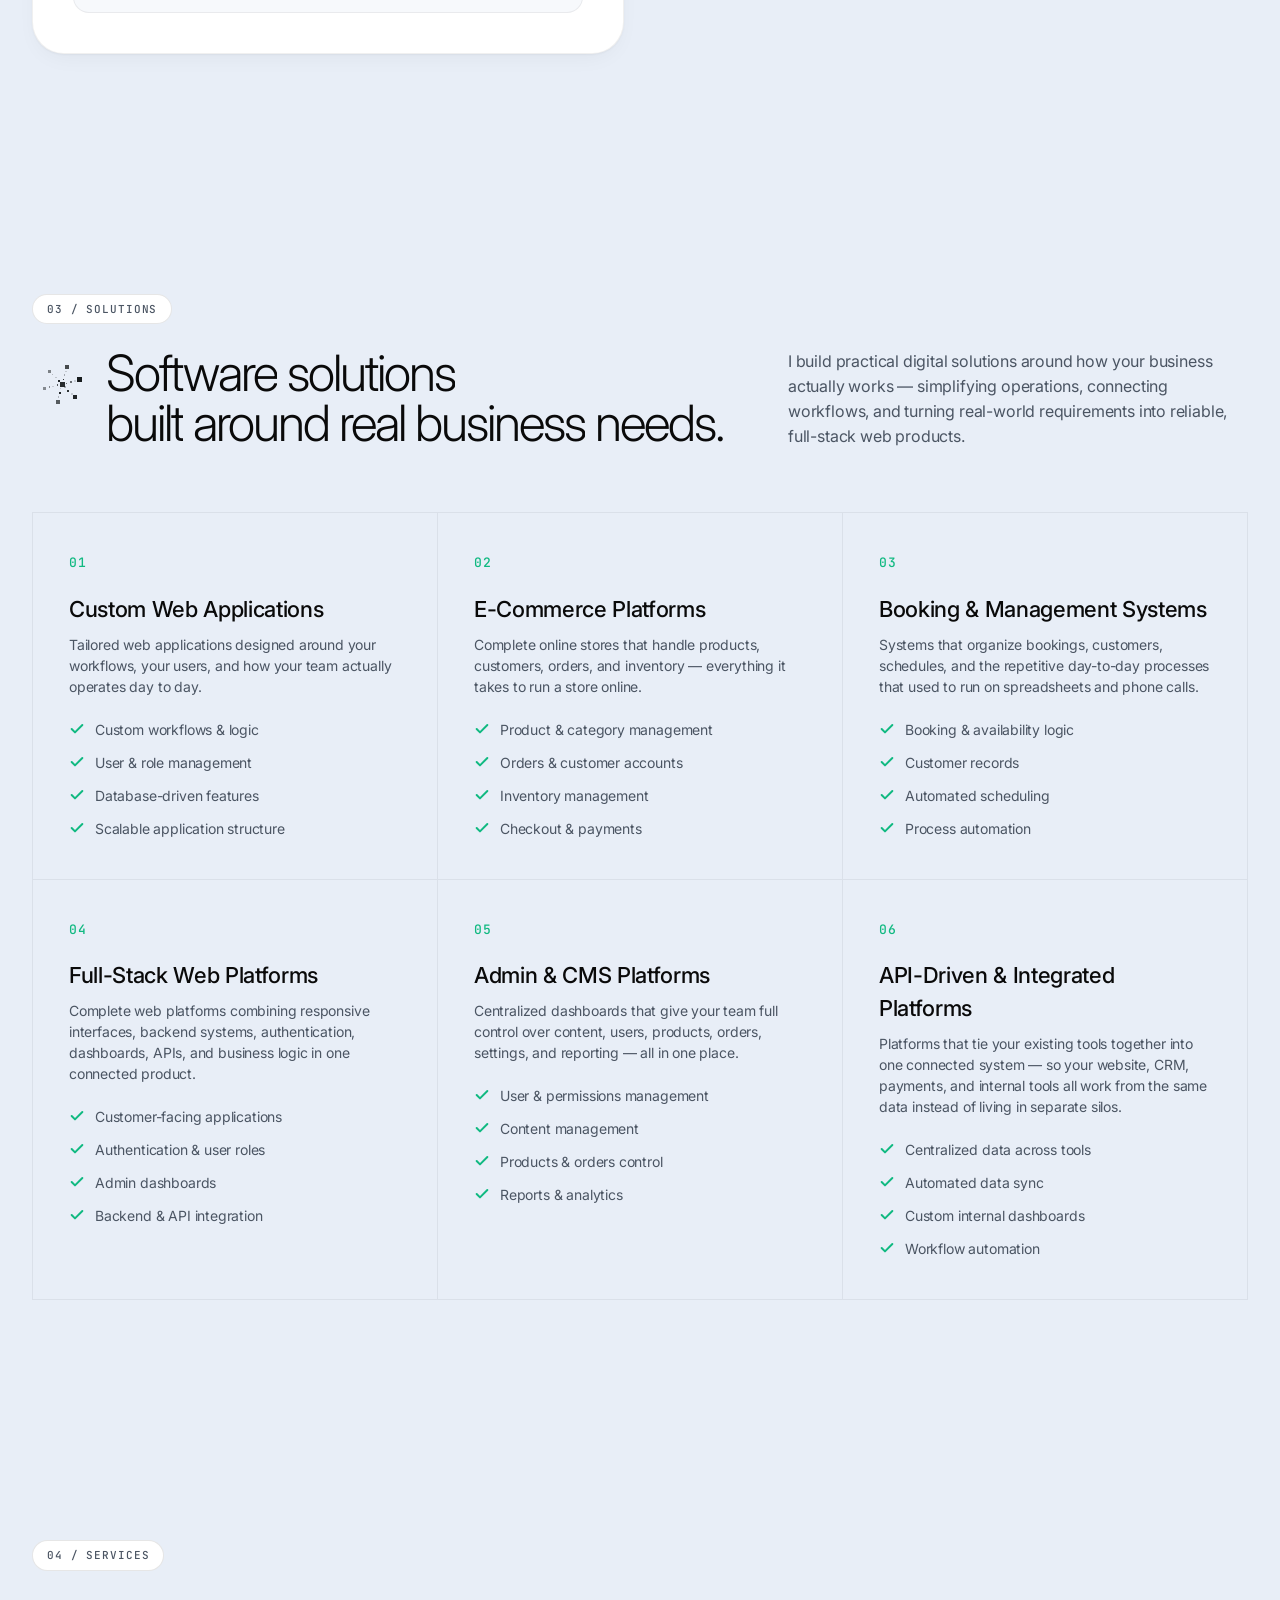
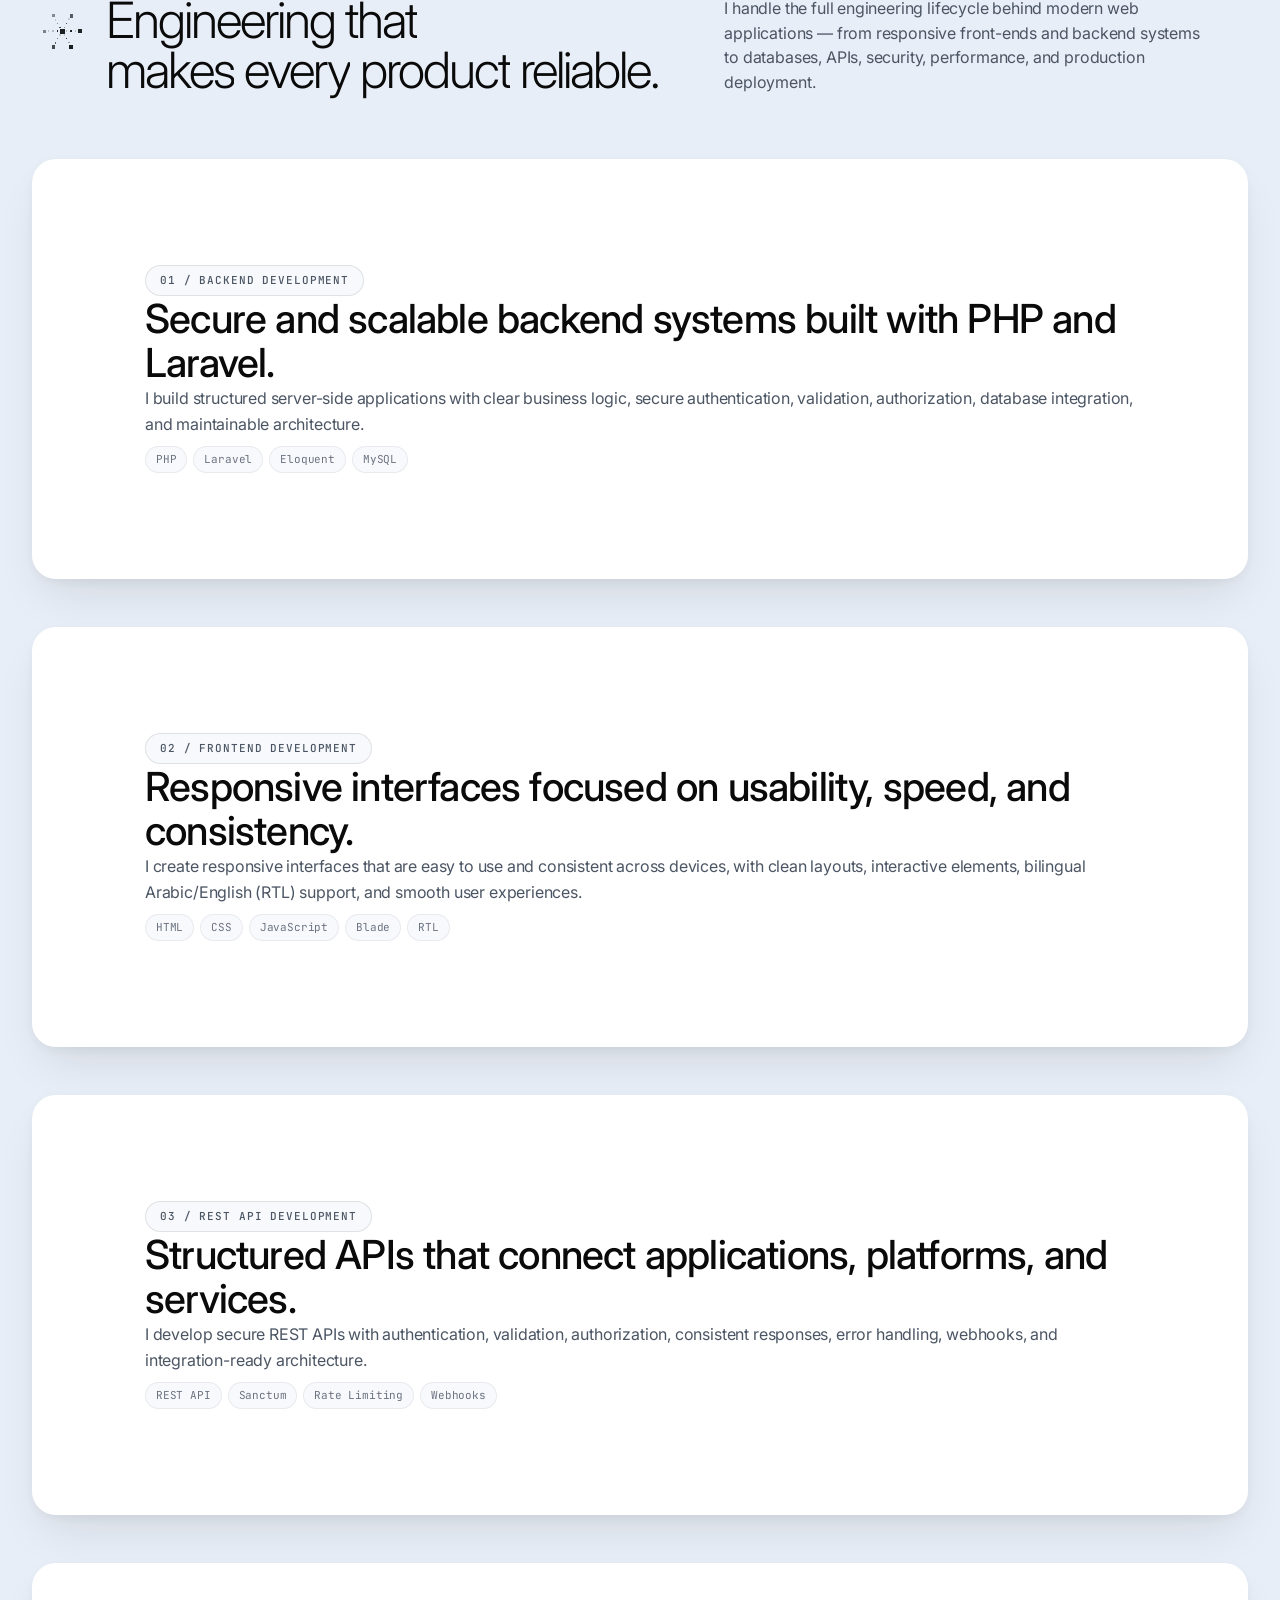
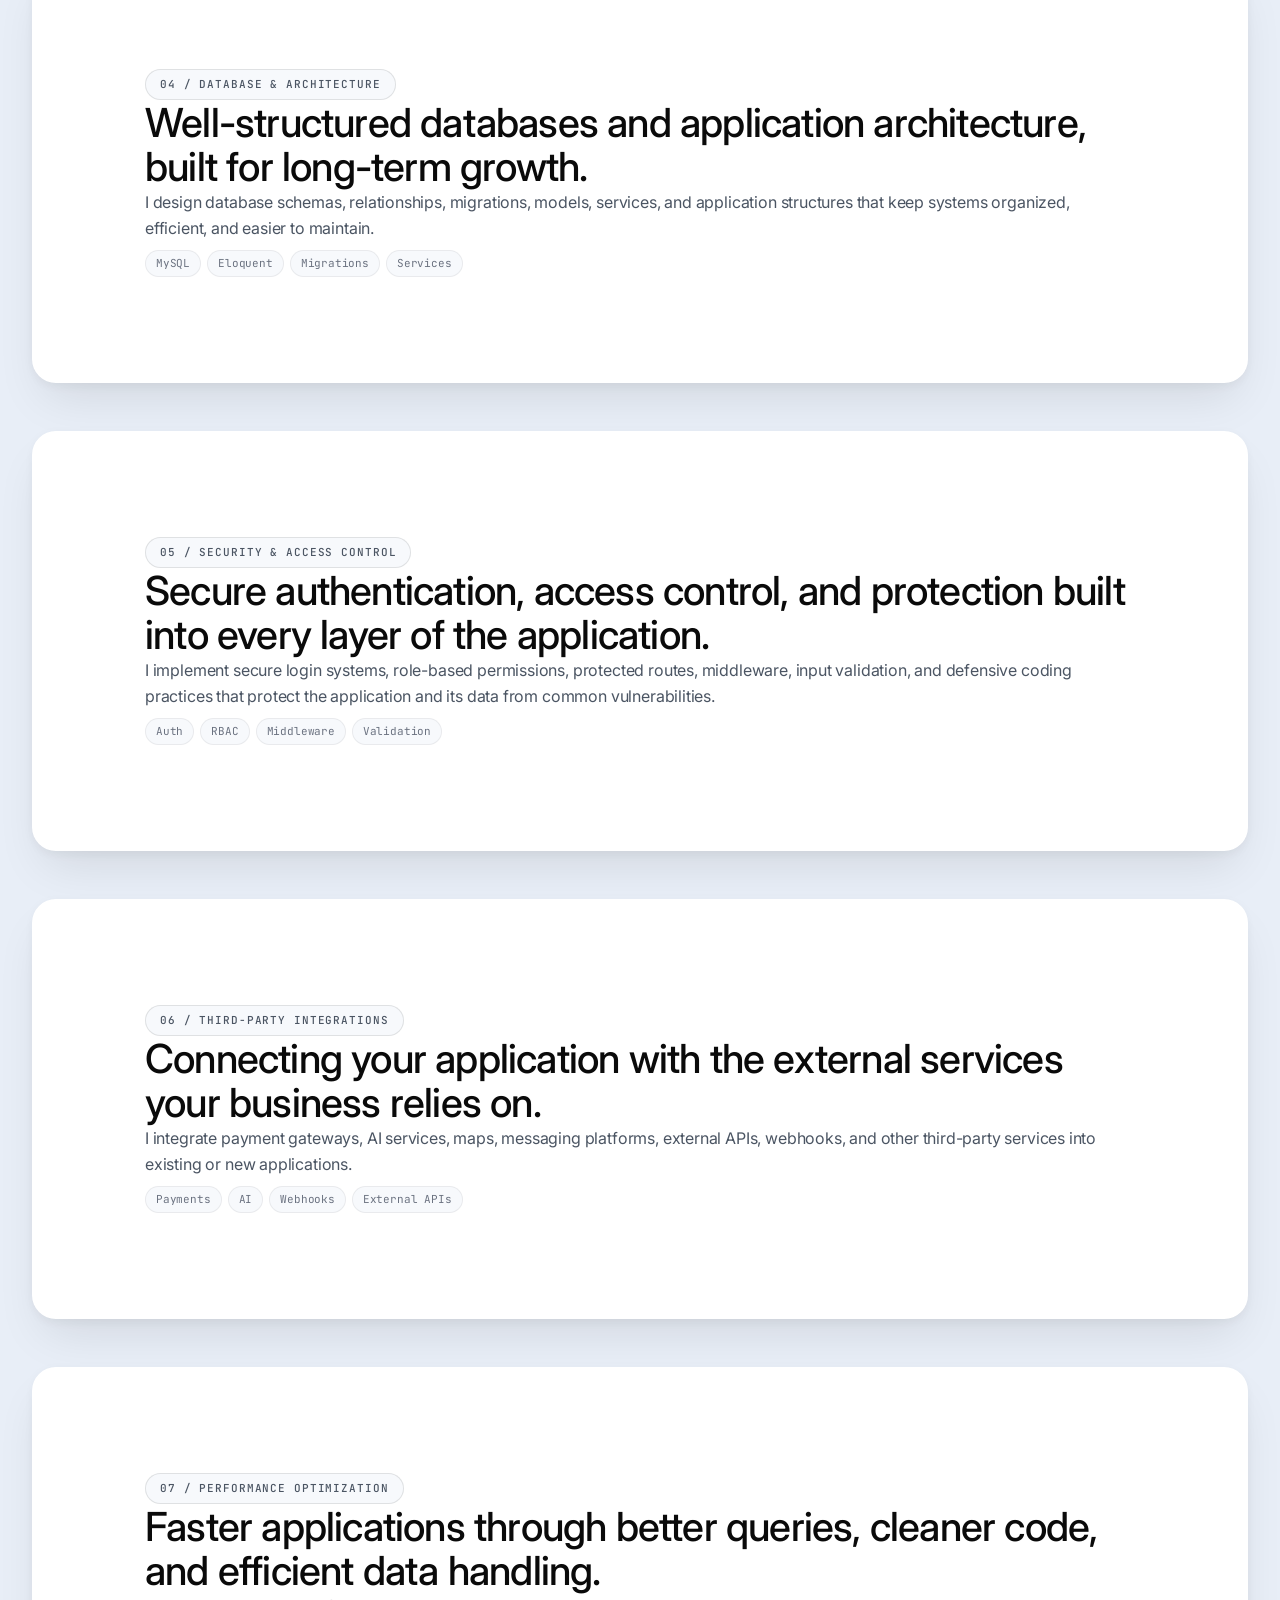
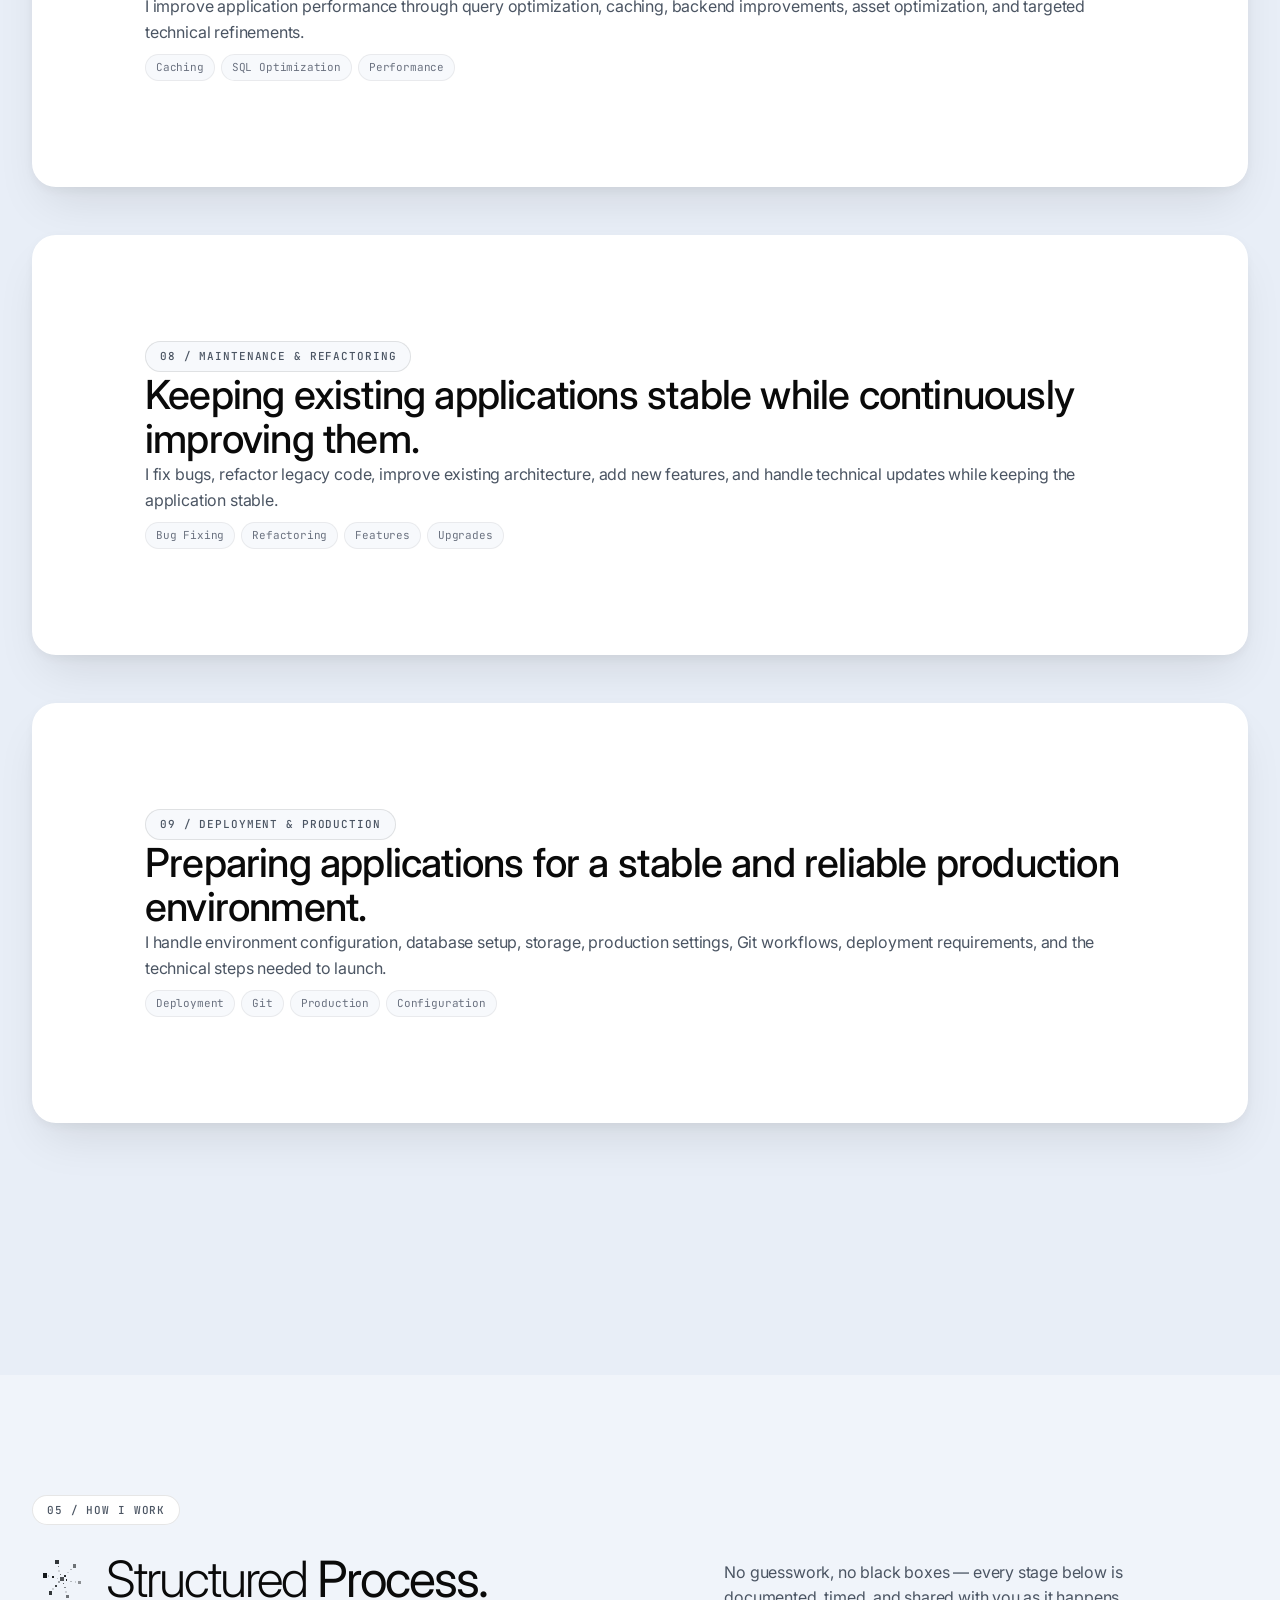
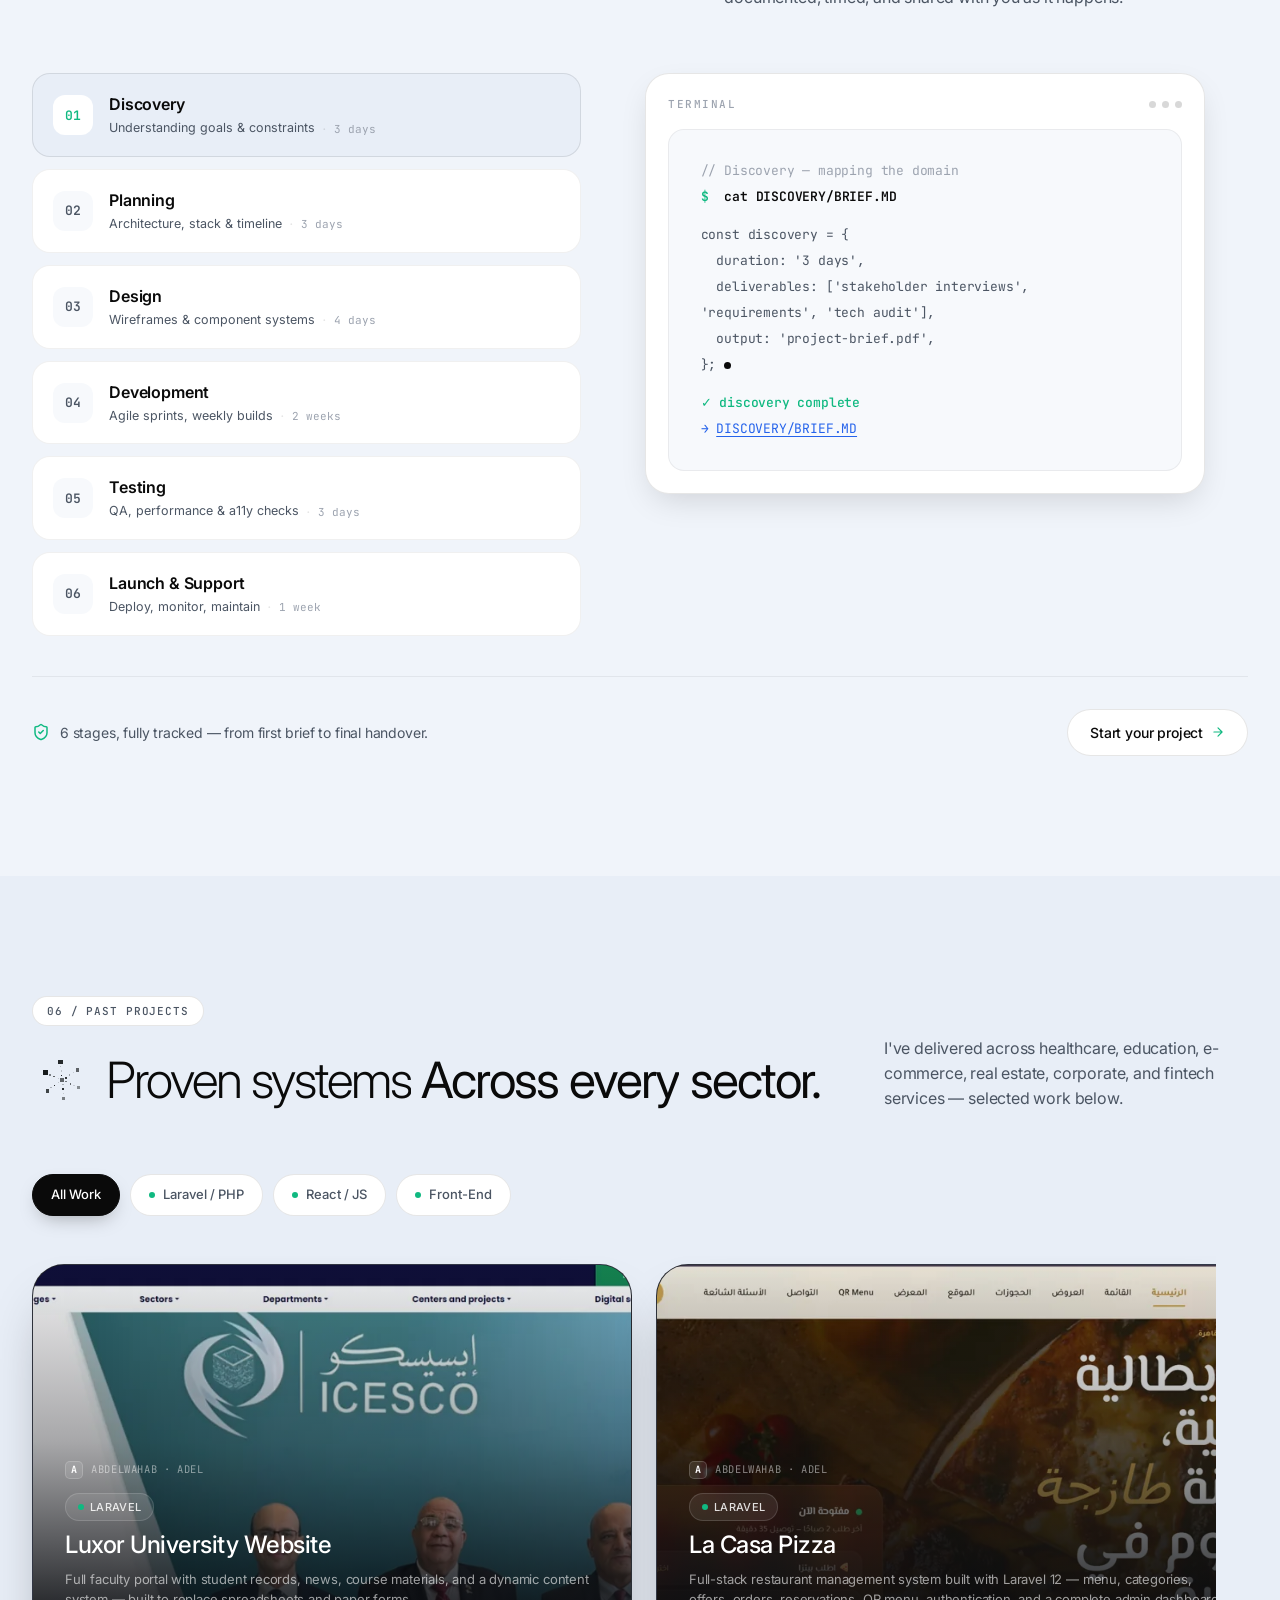
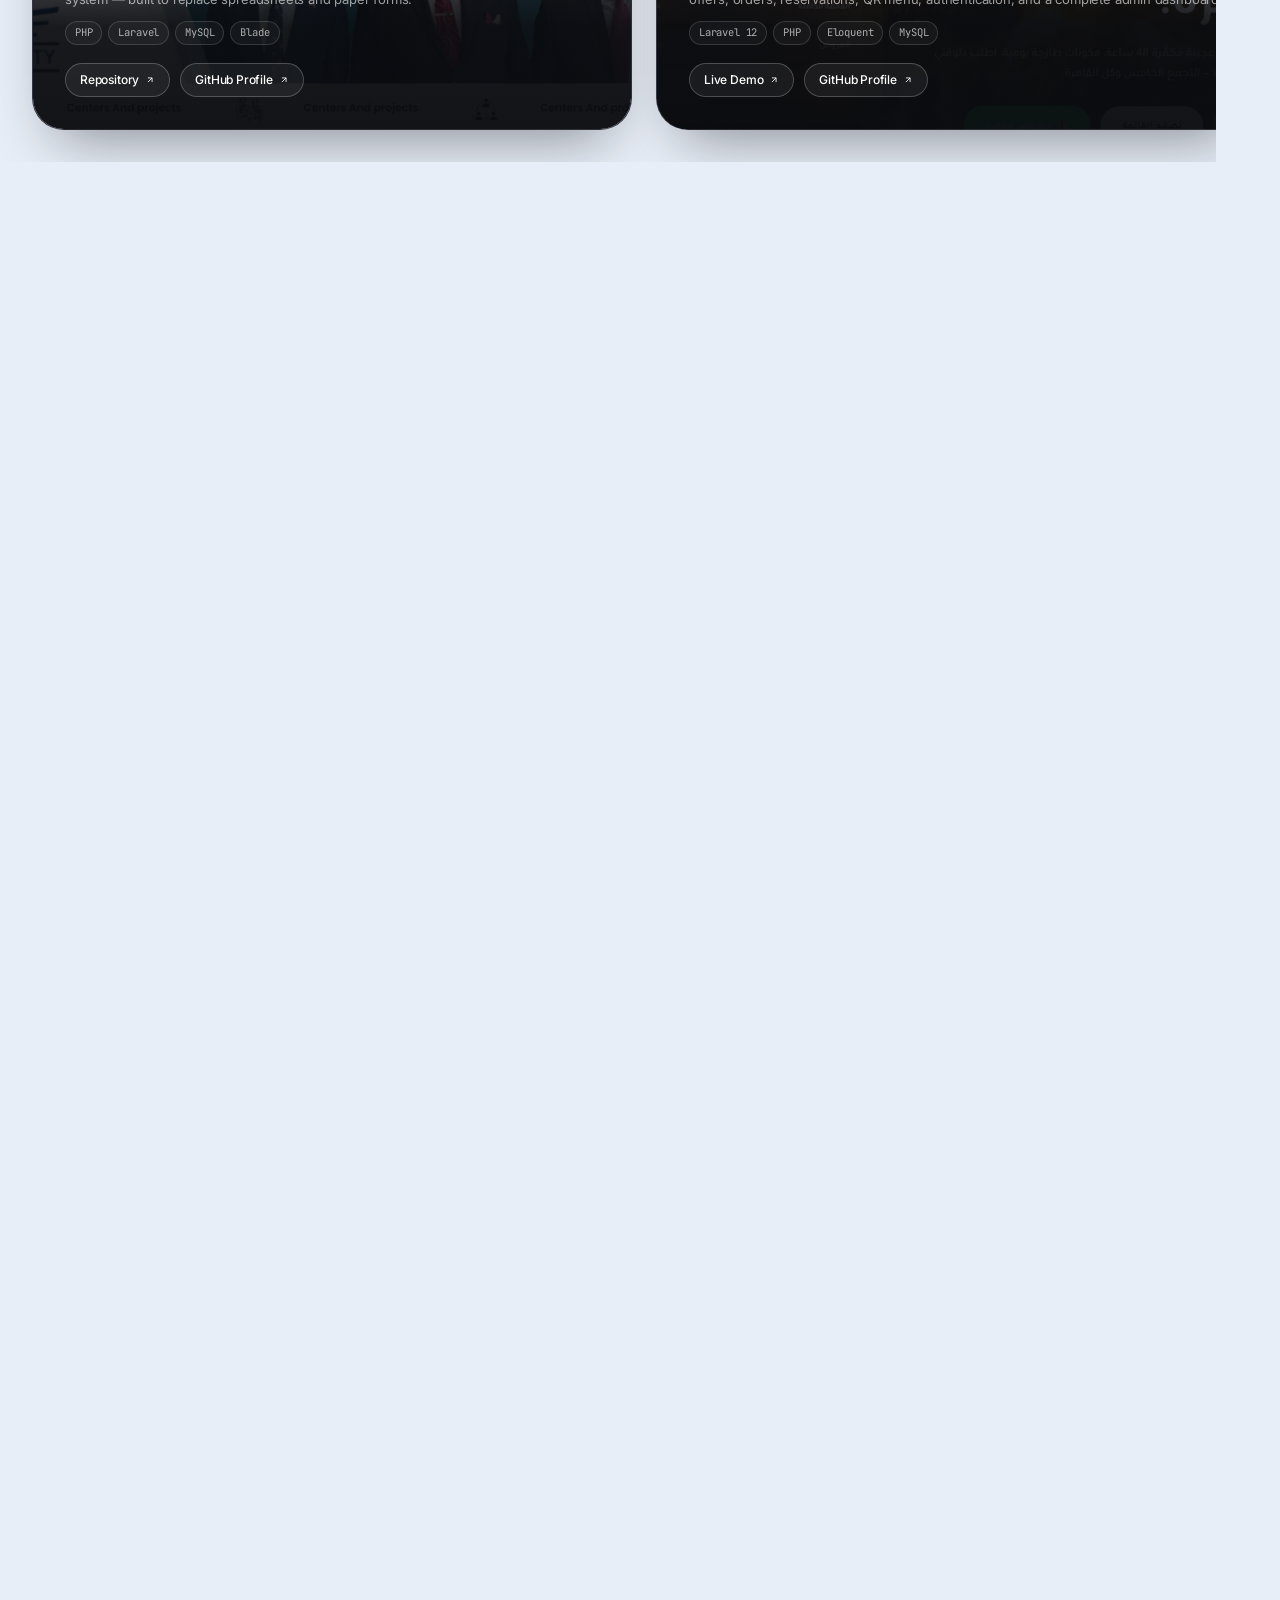
==== commit 52b47b8f: "Add files via upload" ====
--- a/index.html
+++ b/index.html
@@ -213,8 +213,15 @@
               <svg width="20" height="20" viewBox="0 0 24 24" fill="none" stroke="currentColor" stroke-width="2" stroke-linecap="round" stroke-linejoin="round"><ellipse cx="12" cy="5" rx="9" ry="3"/><path d="M3 5V19A9 3 0 0 0 21 19V5"/><path d="M3 12A9 3 0 0 0 21 12"/></svg>
             </div>
             <div class="portrait-badge b3" data-parallax="0.22" aria-hidden="true">
-              <svg width="20" height="20" viewBox="0 0 24 24" fill="none" stroke="currentColor" stroke-width="2" stroke-linecap="round" stroke-linejoin="round"><path d="M11.017 2.814a1 1 0 0 1 1.966 0l1.051 5.558a2 2 0 0 0 1.594 1.594l5.558 1.051a1 1 0 0 1 0 1.966l-5.558 1.051a2 2 0 0 0-1.594 1.594l-1.051 5.558a1 1 0 0 1-1.966 0l-1.051-5.558a2 2 0 0 0-1.594-1.594l-5.558-1.051a1 1 0 0 1 0-1.966l5.558-1.051a2 2 0 0 0 1.594-1.594z"/><path d="M20 2v4"/><path d="M22 4h-4"/><circle cx="4" cy="20" r="2"/></svg>
-            </div>
+<svg width="20" height="20" viewBox="0 0 24 24" fill="none"
+     stroke="currentColor" stroke-width="2"
+     stroke-linecap="round" stroke-linejoin="round">
+  <circle cx="6" cy="12" r="3"></circle>
+  <circle cx="18" cy="6" r="3"></circle>
+  <circle cx="18" cy="18" r="3"></circle>
+  <path d="M8.7 10.5 15.3 7.5"></path>
+  <path d="M8.7 13.5 15.3 16.5"></path>
+</svg>            </div>
           </div>
         </div>
       </div>
@@ -1175,217 +1182,274 @@
 
           <div class="project-marquee" id="project-marquee">
             <div class="project-track" id="project-track">
-
-              <article class="project-card" data-category="frontend" data-type="Corporate Website" data-status="Completed" data-about="AIMTIA (Athar): Premium Corporate Website for National Event Management.
-
-Classification: Corporate / Vision 2030 Partner Website.
-
-Technologies Used: React.js, JavaScript, REST API Integration.
-
-Challenge &amp; Success Story: Athar needed a website that reflected the scale of managing Saudi Arabia's large national events — not just a brochure site, but something cinematic and data-driven. I built cinematic hero sliders, an interactive coverage map for past events, and API-driven content sections, delivering a site that communicates credibility and scale at a glance.">
-                <span class="project-card-glow"></span>
-                <div class="project-device">
-                  <img src="assets/images/aimtia-athar-thumb.webp" alt="AIMTIA (Athar) — Saudi national events strategic partner" loading="lazy" onerror="this.style.display='none'"></div><span class="project-view-hint" aria-hidden="true"><span><svg width="14" height="14" viewBox="0 0 24 24" fill="none" stroke="currentColor" stroke-width="2" stroke-linecap="round" stroke-linejoin="round"><path d="M2 12s3.5-7 10-7 10 7 10 7-3.5 7-10 7-10-7-10-7Z"/><circle cx="12" cy="12" r="3"/></svg>View Case Study</span></span>
-                <div class="project-card-content">
-                  <div class="project-brand"><span class="project-brand-mark">A</span> ABDELWAHAB · ADEL</div>
-                  <span class="project-tag-pill"><span class="filter-dot"></span>Front-End</span>
-                  <h3>AIMTIA (Athar)</h3>
-                  <p>Premium corporate website for Athar (AIMTIA), Saudi Arabia's partner for managing large-scale national events — cinematic sliders and interactive coverage maps.</p>
-                  <div class="project-stack">
-                    <span>React.js</span><span>JavaScript</span><span>REST API</span>
-                  </div>
-                  <div class="project-links">
-                    <a href="https://aimtia-sa.vercel.app/" target="_blank" rel="noopener" class="project-link">Live Demo <svg width="10" height="10" viewBox="0 0 24 24" fill="none" stroke="currentColor" stroke-width="2"><path d="M7 17L17 7M7 7h10v10"/></svg></a>
-                    <a href="https://github.com/abdelwahab-adel/" target="_blank" rel="noopener" class="project-link">GitHub Profile <svg width="10" height="10" viewBox="0 0 24 24" fill="none" stroke="currentColor" stroke-width="2"><path d="M7 17L17 7M7 7h10v10"/></svg></a>
-                  </div>
-                </div>
-              </article>
-
-              <article class="project-card" data-category="laravel" data-type="University Portal" data-status="Completed" data-about="Luxor University Website: Faculty Portal &amp; Student Management System.
+                        <article class="project-card" data-category="laravel" data-type="University Portal" data-status="Completed" data-about="Luxor University Website: Faculty Portal &amp; Student Management System.
 
 Classification: Full-Stack Academic Platform.
 
 Technologies Used: PHP, Laravel, MySQL, Blade.
 
 Challenge &amp; Success Story: Faculties needed one place to publish news, manage student records, and handle course content without juggling spreadsheets and paper forms. I designed a relational schema for students, courses and announcements, then built an admin dashboard with role-based access so staff could manage content without touching code. The result is a fast, maintainable portal that the faculty still uses to manage day-to-day academic operations.">
-                <span class="project-card-glow"></span>
-                <div class="project-device">
-                  <img src="assets/images/graduation-project.webp" alt="Luxor University Website — faculty portal with student management" loading="lazy" onerror="this.style.display='none'"></div><span class="project-view-hint" aria-hidden="true"><span><svg width="14" height="14" viewBox="0 0 24 24" fill="none" stroke="currentColor" stroke-width="2" stroke-linecap="round" stroke-linejoin="round"><path d="M2 12s3.5-7 10-7 10 7 10 7-3.5 7-10 7-10-7-10-7Z"/><circle cx="12" cy="12" r="3"/></svg>View Case Study</span></span>
-                <div class="project-card-content">
-                  <div class="project-brand"><span class="project-brand-mark">A</span> ABDELWAHAB · ADEL</div>
-                  <span class="project-tag-pill"><span class="filter-dot"></span>Laravel</span>
-                  <h3>Luxor University Website</h3>
-                  <p>Full faculty portal with student records, news, and dynamic content — built to replace spreadsheets and paper forms.</p>
-                  <div class="project-stack">
-                    <span>PHP</span><span>Laravel</span><span>MySQL</span><span>Blade</span>
-                  </div>
-                  <div class="project-links">
-                    <a href="https://github.com/abdelwahab-adel/Unvinersity-Website.git" target="_blank" rel="noopener" class="project-link">Repository <svg width="10" height="10" viewBox="0 0 24 24" fill="none" stroke="currentColor" stroke-width="2"><path d="M7 17L17 7M7 7h10v10"/></svg></a>
-                    <a href="https://github.com/abdelwahab-adel/" target="_blank" rel="noopener" class="project-link">GitHub Profile <svg width="10" height="10" viewBox="0 0 24 24" fill="none" stroke="currentColor" stroke-width="2"><path d="M7 17L17 7M7 7h10v10"/></svg></a>
-                  </div>
-                </div>
-              </article>
-
-              <article class="project-card" data-category="laravel" data-type="Restaurant Website" data-status="Completed" data-about="La Casa Pizza: Full-Stack Restaurant Management System.
+            <span class="project-card-glow"></span>
+            <div class="project-device">
+              <img src="assets/images/graduation-project.webp" alt="Luxor University Website — faculty portal with student management" loading="lazy" onerror="this.style.display='none'"></div><span class="project-view-hint" aria-hidden="true"><span><svg width="14" height="14" viewBox="0 0 24 24" fill="none" stroke="currentColor" stroke-width="2" stroke-linecap="round" stroke-linejoin="round"><path d="M2 12s3.5-7 10-7 10 7 10 7-3.5 7-10 7-10-7-10-7Z"/><circle cx="12" cy="12" r="3"/></svg>View Case Study</span></span>
+            <div class="project-card-content">
+              <div class="project-brand"><span class="project-brand-mark">A</span> ABDELWAHAB · ADEL</div>
+              <span class="project-tag-pill"><span class="filter-dot"></span>Laravel</span>
+              <h3>Luxor University Website</h3>
+              <p>Full faculty portal with student records, news, course materials, and a dynamic content system — built to replace spreadsheets and paper forms.</p>
+              <div class="project-stack">
+                <span>PHP</span><span>Laravel</span><span>MySQL</span><span>Blade</span>
+              </div>
+              <div class="project-links">
+                <a href="https://github.com/abdelwahab-adel/Unvinersity-Website.git" target="_blank" rel="noopener" class="project-link">Repository <svg width="10" height="10" viewBox="0 0 24 24" fill="none" stroke="currentColor" stroke-width="2"><path d="M7 17L17 7M7 7h10v10"/></svg></a>
+                <a href="https://github.com/abdelwahab-adel/" target="_blank" rel="noopener" class="project-link">GitHub Profile <svg width="10" height="10" viewBox="0 0 24 24" fill="none" stroke="currentColor" stroke-width="2"><path d="M7 17L17 7M7 7h10v10"/></svg></a>
+              </div>
+            </div>
+          </article>
+
+          <article class="project-card" data-category="laravel" data-type="Restaurant Website" data-status="Completed" data-about="La Casa Pizza: Full-Stack Restaurant Management System.
 
 Classification: Restaurant / Hospitality Web Application.
 
 Technologies Used: Laravel 12, PHP, Eloquent, Blade, JavaScript, Vite, MySQL.
 
 Challenge &amp; Success Story: I transformed a static restaurant website into a dynamic Laravel application with an admin dashboard for managing menus, orders, reservations, offers, branches, and restaurant tables. The system also includes authentication, QR Menu, image management, and structured database relationships, providing a scalable solution for managing the restaurant's digital operations.">
-                <span class="project-card-glow"></span>
-                <div class="project-device">
-                  <img src="assets/images/la-casa-pizza-thumb.webp" alt="La Casa Pizza — restaurant management system" loading="lazy" onerror="this.style.display='none'"></div><span class="project-view-hint" aria-hidden="true"><span><svg width="14" height="14" viewBox="0 0 24 24" fill="none" stroke="currentColor" stroke-width="2" stroke-linecap="round" stroke-linejoin="round"><path d="M2 12s3.5-7 10-7 10 7 10 7-3.5 7-10 7-10-7-10-7Z"/><circle cx="12" cy="12" r="3"/></svg>View Case Study</span></span>
-                <div class="project-card-content">
-                  <div class="project-brand"><span class="project-brand-mark">A</span> ABDELWAHAB · ADEL</div>
-                  <span class="project-tag-pill"><span class="filter-dot"></span>Laravel</span>
-                  <h3>La Casa Pizza</h3>
-                  <p>Full-stack restaurant system built with Laravel 12 — menu, offers, orders, reservations, QR menu, and admin dashboard.</p>
-                  <div class="project-stack">
-                    <span>Laravel 12</span><span>PHP</span><span>MySQL</span>
-                  </div>
-                  <div class="project-links">
-                    <a href="https://casa-pizza.great-site.net/" target="_blank" rel="noopener" class="project-link">Live Demo <svg width="10" height="10" viewBox="0 0 24 24" fill="none" stroke="currentColor" stroke-width="2"><path d="M7 17L17 7M7 7h10v10"/></svg></a>
-                    <a href="https://github.com/abdelwahab-adel/" target="_blank" rel="noopener" class="project-link">GitHub Profile <svg width="10" height="10" viewBox="0 0 24 24" fill="none" stroke="currentColor" stroke-width="2"><path d="M7 17L17 7M7 7h10v10"/></svg></a>
-                  </div>
-                </div>
-              </article>
-
-              <article class="project-card" data-category="laravel" data-type="Healthcare System" data-status="Completed" data-about="Hospital Management System: Patient Records &amp; Appointment Engineering.
+            <span class="project-card-glow"></span>
+            <div class="project-device">
+              <img src="assets/images/la-casa-pizza-thumb.webp" alt="La Casa Pizza — authentic Italian restaurant website" loading="lazy" onerror="this.style.display='none'"></div><span class="project-view-hint" aria-hidden="true"><span><svg width="14" height="14" viewBox="0 0 24 24" fill="none" stroke="currentColor" stroke-width="2" stroke-linecap="round" stroke-linejoin="round"><path d="M2 12s3.5-7 10-7 10 7 10 7-3.5 7-10 7-10-7-10-7Z"/><circle cx="12" cy="12" r="3"/></svg>View Case Study</span></span>
+            <div class="project-card-content">
+              <div class="project-brand"><span class="project-brand-mark">A</span> ABDELWAHAB · ADEL</div>
+              <span class="project-tag-pill"><span class="filter-dot"></span>Laravel</span>
+              <h3>La Casa Pizza</h3>
+              <p>Full-stack restaurant management system built with Laravel 12 — menu, categories, offers, orders, reservations, QR menu, authentication, and a complete admin dashboard.</p>
+              <div class="project-stack">
+                <span>Laravel 12</span><span>PHP</span><span>Eloquent</span><span>MySQL</span>
+              </div>
+              <div class="project-links">
+                <a href="https://casa-pizza.great-site.net/" target="_blank" rel="noopener" class="project-link">Live Demo <svg width="10" height="10" viewBox="0 0 24 24" fill="none" stroke="currentColor" stroke-width="2"><path d="M7 17L17 7M7 7h10v10"/></svg></a>
+                <a href="https://github.com/abdelwahab-adel/" target="_blank" rel="noopener" class="project-link">GitHub Profile <svg width="10" height="10" viewBox="0 0 24 24" fill="none" stroke="currentColor" stroke-width="2"><path d="M7 17L17 7M7 7h10v10"/></svg></a>
+              </div>
+            </div>
+          </article>
+
+          <article class="project-card" data-category="laravel" data-type="Healthcare System" data-status="Completed" data-about="Hospital Management System: Patient Records &amp; Appointment Engineering.
 
 Classification: Full-Stack Healthcare System.
 
 Technologies Used: PHP, Laravel, MySQL, Role-Based Access Control.
 
 Challenge &amp; Success Story: Clinics needed a single system to manage patient records, doctor schedules, and appointment booking while keeping sensitive medical data properly access-controlled. I engineered a role-based system separating admin, doctor, and reception permissions, with an appointments engine that prevents double-booking and a reporting layer for basic analytics — turning a paper-based process into a reliable digital workflow.">
-                <span class="project-card-glow"></span>
-                <div class="project-device">
-                  <img src="assets/images/hospital-management-thumb.webp" alt="Hospital Management System — patient records and appointments" loading="lazy" onerror="this.style.display='none'"></div><span class="project-view-hint" aria-hidden="true"><span><svg width="14" height="14" viewBox="0 0 24 24" fill="none" stroke="currentColor" stroke-width="2" stroke-linecap="round" stroke-linejoin="round"><path d="M2 12s3.5-7 10-7 10 7 10 7-3.5 7-10 7-10-7-10-7Z"/><circle cx="12" cy="12" r="3"/></svg>View Case Study</span></span>
-                <div class="project-card-content">
-                  <div class="project-brand"><span class="project-brand-mark">A</span> ABDELWAHAB · ADEL</div>
-                  <span class="project-tag-pill"><span class="filter-dot"></span>Laravel</span>
-                  <h3>Hospital Management System</h3>
-                  <p>Patient records, appointment booking, doctor scheduling, and role-based access — replacing a paper-based process.</p>
-                  <div class="project-stack">
-                    <span>PHP</span><span>Laravel</span><span>MySQL</span>
-                  </div>
-                  <div class="project-links">
-                    <a href="https://github.com/abdelwahab-adel/Hospital-Management-System.git" target="_blank" rel="noopener" class="project-link">Repository <svg width="10" height="10" viewBox="0 0 24 24" fill="none" stroke="currentColor" stroke-width="2"><path d="M7 17L17 7M7 7h10v10"/></svg></a>
-                    <a href="https://github.com/abdelwahab-adel/" target="_blank" rel="noopener" class="project-link">GitHub Profile <svg width="10" height="10" viewBox="0 0 24 24" fill="none" stroke="currentColor" stroke-width="2"><path d="M7 17L17 7M7 7h10v10"/></svg></a>
-                  </div>
-                </div>
-              </article>
-
-              <article class="project-card" data-category="frontend" data-type="Furniture E-Commerce" data-status="Completed" data-about="Anttikka: Premium Egyptian Furniture &amp; Home Décor E-Commerce Store.
+            <span class="project-card-glow"></span>
+            <div class="project-device">
+              <img src="assets/images/hospital-management-thumb.webp" alt="Hospital Management System — patient records and appointments" loading="lazy" onerror="this.style.display='none'"></div><span class="project-view-hint" aria-hidden="true"><span><svg width="14" height="14" viewBox="0 0 24 24" fill="none" stroke="currentColor" stroke-width="2" stroke-linecap="round" stroke-linejoin="round"><path d="M2 12s3.5-7 10-7 10 7 10 7-3.5 7-10 7-10-7-10-7Z"/><circle cx="12" cy="12" r="3"/></svg>View Case Study</span></span>
+            <div class="project-card-content">
+              <div class="project-brand"><span class="project-brand-mark">A</span> ABDELWAHAB · ADEL</div>
+              <span class="project-tag-pill"><span class="filter-dot"></span>Laravel</span>
+              <h3>Hospital Management System</h3>
+              <p>Patient records, appointment booking, doctor scheduling, and role-based access control — turning a paper-based process into a reliable digital workflow.</p>
+              <div class="project-stack">
+                <span>PHP</span><span>Laravel</span><span>MySQL</span><span>RBAC</span>
+              </div>
+              <div class="project-links">
+                <a href="https://github.com/abdelwahab-adel/Hospital-Management-System.git" target="_blank" rel="noopener" class="project-link">Repository <svg width="10" height="10" viewBox="0 0 24 24" fill="none" stroke="currentColor" stroke-width="2"><path d="M7 17L17 7M7 7h10v10"/></svg></a>
+                <a href="https://github.com/abdelwahab-adel/" target="_blank" rel="noopener" class="project-link">GitHub Profile <svg width="10" height="10" viewBox="0 0 24 24" fill="none" stroke="currentColor" stroke-width="2"><path d="M7 17L17 7M7 7h10v10"/></svg></a>
+              </div>
+            </div>
+          </article>
+
+          <article class="project-card" data-category="frontend" data-type="Cafe Website" data-status="Completed" data-about="Mocha Coffee Cup Roasters: Specialty Coffee Cafe Website.
+
+Classification: Restaurant / E-Commerce Hybrid.
+
+Technologies Used: HTML5, CSS3, JavaScript.
+
+Challenge &amp; Success Story: Mocha needed more than a menu page — they wanted an order-ahead experience with a shopping cart and a brand story that stood out from generic cafe sites. I built an interactive order-ahead menu, a responsive cart drawer, and a scroll-based brand timeline, giving the cafe a digital presence that matches its specialty-coffee positioning.">
+            <span class="project-card-glow"></span>
+            <div class="project-device">
+              <img src="assets/images/mocha-coffee-thumb.webp" alt="Mocha Coffee Cup Roasters — specialty coffee cafe website" loading="lazy" onerror="this.style.display='none'"></div><span class="project-view-hint" aria-hidden="true"><span><svg width="14" height="14" viewBox="0 0 24 24" fill="none" stroke="currentColor" stroke-width="2" stroke-linecap="round" stroke-linejoin="round"><path d="M2 12s3.5-7 10-7 10 7 10 7-3.5 7-10 7-10-7-10-7Z"/><circle cx="12" cy="12" r="3"/></svg>View Case Study</span></span>
+            <div class="project-card-content">
+              <div class="project-brand"><span class="project-brand-mark">A</span> ABDELWAHAB · ADEL</div>
+              <span class="project-tag-pill"><span class="filter-dot"></span>Front-End</span>
+              <h3>Mocha Coffee</h3>
+              <p>Specialty coffee roaster and cafe website featuring an interactive order-ahead menu, responsive shopping cart drawer, and a rich brand narrative timeline.</p>
+              <div class="project-stack">
+                <span>JavaScript</span><span>HTML5</span><span>CSS3</span>
+              </div>
+              <div class="project-links">
+                <a href="https://mocha-coffee-cup.vercel.app/" target="_blank" rel="noopener" class="project-link">Live Demo <svg width="10" height="10" viewBox="0 0 24 24" fill="none" stroke="currentColor" stroke-width="2"><path d="M7 17L17 7M7 7h10v10"/></svg></a>
+                <a href="https://github.com/abdelwahab-adel/" target="_blank" rel="noopener" class="project-link">GitHub Profile <svg width="10" height="10" viewBox="0 0 24 24" fill="none" stroke="currentColor" stroke-width="2"><path d="M7 17L17 7M7 7h10v10"/></svg></a>
+              </div>
+            </div>
+          </article>
+
+          <article class="project-card" data-category="frontend" data-type="Furniture E-Commerce" data-status="Completed" data-about="Anttikka: Premium Egyptian Furniture &amp; Home Décor E-Commerce Store.
 
 Classification: Retail / E-Commerce Website.
 
 Technologies Used: React.js, JavaScript, Responsive Design.
 
 Challenge &amp; Success Story: Anttikka needed an online store that matched the premium feel of its furniture collections — solid wood, natural marble, and hotel-quality pieces — and supported Egyptian shoppers with installment plans up to 36 months. I built a curated catalog with collection-based browsing (Modulix, Vendra, Domira, Kavon), category-driven navigation, and a clear product-to-checkout path, giving the brand a digital flagship that matches its in-store experience.">
-                <span class="project-card-glow"></span>
-                <div class="project-device">
-                  <img src="assets/images/ant.webp" alt="Anttikka — premium Egyptian furniture e-commerce store" loading="lazy" onerror="this.style.display='none'"></div><span class="project-view-hint" aria-hidden="true"><span><svg width="14" height="14" viewBox="0 0 24 24" fill="none" stroke="currentColor" stroke-width="2" stroke-linecap="round" stroke-linejoin="round"><path d="M2 12s3.5-7 10-7 10 7 10 7-3.5 7-10 7-10-7-10-7Z"/><circle cx="12" cy="12" r="3"/></svg>View Case Study</span></span>
-                <div class="project-card-content">
-                  <div class="project-brand"><span class="project-brand-mark">A</span> ABDELWAHAB · ADEL</div>
-                  <span class="project-tag-pill"><span class="filter-dot"></span>Front-End</span>
-                  <h3>Anttikka</h3>
-                  <p>High-end Egyptian e-commerce store for luxury furniture — curated collections, category-driven browsing, fully responsive.</p>
-                  <div class="project-stack">
-                    <span>React.js</span><span>JavaScript</span>
-                  </div>
-                  <div class="project-links">
-                    <a href="https://anttikka-eg.vercel.app/" target="_blank" rel="noopener" class="project-link">Live Demo <svg width="10" height="10" viewBox="0 0 24 24" fill="none" stroke="currentColor" stroke-width="2"><path d="M7 17L17 7M7 7h10v10"/></svg></a>
-                    <a href="https://github.com/abdelwahab-adel/" target="_blank" rel="noopener" class="project-link">GitHub Profile <svg width="10" height="10" viewBox="0 0 24 24" fill="none" stroke="currentColor" stroke-width="2"><path d="M7 17L17 7M7 7h10v10"/></svg></a>
-                  </div>
-                </div>
-              </article>
-
-              <article class="project-card" data-category="frontend" data-type="Law Firm Website" data-status="Completed" data-about="Lexora (Rawad Al-Qanoon): Premium Law Firm Website for a Leading Saudi Legal Practice.
-
-Classification: Corporate / Legal Services Website.
-
-Technologies Used: React.js, JavaScript, Responsive Design, RTL.
-
-Challenge &amp; Success Story: A leading Saudi law firm with 20+ years of experience needed a website that communicated credibility and scale, with detailed service breakdowns across 15+ legal specializations — from commercial and real-estate law to international arbitration. I built a premium RTL-aware site with structured service showcases, attorney profiles, and a contact flow tuned for high-intent legal inquiries, turning a static brochure into a working lead-generation channel.">
-                <span class="project-card-glow"></span>
-                <div class="project-device">
-                  <img src="assets/images/lax.webp" alt="Lexora (Rawad Al-Qanoon) — premium Saudi law firm website" loading="lazy" onerror="this.style.display='none'"></div><span class="project-view-hint" aria-hidden="true"><span><svg width="14" height="14" viewBox="0 0 24 24" fill="none" stroke="currentColor" stroke-width="2" stroke-linecap="round" stroke-linejoin="round"><path d="M2 12s3.5-7 10-7 10 7 10 7-3.5 7-10 7-10-7-10-7Z"/><circle cx="12" cy="12" r="3"/></svg>View Case Study</span></span>
-                <div class="project-card-content">
-                  <div class="project-brand"><span class="project-brand-mark">A</span> ABDELWAHAB · ADEL</div>
-                  <span class="project-tag-pill"><span class="filter-dot"></span>Front-End</span>
-                  <h3>Lexora (Rawad Al-Qanoon)</h3>
-                  <p>Polished corporate website for a leading Saudi law firm — 15+ legal specializations and a fully RTL-aware interface.</p>
-                  <div class="project-stack">
-                    <span>React.js</span><span>RTL</span><span>JavaScript</span>
-                  </div>
-                  <div class="project-links">
-                    <a href="https://lexora-rho-rust.vercel.app/" target="_blank" rel="noopener" class="project-link">Live Demo <svg width="10" height="10" viewBox="0 0 24 24" fill="none" stroke="currentColor" stroke-width="2"><path d="M7 17L17 7M7 7h10v10"/></svg></a>
-                    <a href="https://github.com/abdelwahab-adel/" target="_blank" rel="noopener" class="project-link">GitHub Profile <svg width="10" height="10" viewBox="0 0 24 24" fill="none" stroke="currentColor" stroke-width="2"><path d="M7 17L17 7M7 7h10v10"/></svg></a>
-                  </div>
-                </div>
-              </article>
-
-              <article class="project-card" data-category="react" data-type="Educational Platform" data-status="Completed" data-about="El Sirah Platform: Prophet's Biography Interactive Platform.
-
-Classification: Content / Media Platform.
-
-Technologies Used: React.js, REST API, YouTube API.
-
-Challenge &amp; Success Story: The goal was to make a large body of historical content approachable, mixing text, video, and audio into one coherent experience. I built a responsive historical timeline, a YouTube-synced playlist with live search, and live radio broadcasting nodes, turning a dense historical archive into an engaging, navigable platform.">
-                <span class="project-card-glow"></span>
-                <div class="project-device">
-                  <img src="assets/images/el-sirah-thumb.webp" alt="El Sirah — Prophet's biography interactive platform" loading="lazy" onerror="this.style.display='none'"></div><span class="project-view-hint" aria-hidden="true"><span><svg width="14" height="14" viewBox="0 0 24 24" fill="none" stroke="currentColor" stroke-width="2" stroke-linecap="round" stroke-linejoin="round"><path d="M2 12s3.5-7 10-7 10 7 10 7-3.5 7-10 7-10-7-10-7Z"/><circle cx="12" cy="12" r="3"/></svg>View Case Study</span></span>
-                <div class="project-card-content">
-                  <div class="project-brand"><span class="project-brand-mark">A</span> ABDELWAHAB · ADEL</div>
-                  <span class="project-tag-pill"><span class="filter-dot"></span>React</span>
-                  <h3>El Sirah Platform</h3>
-                  <p>Interactive platform on the Prophet's biography — historical timeline, YouTube-synced playlist, and live radio nodes.</p>
-                  <div class="project-stack">
-                    <span>React.js</span><span>REST API</span>
-                  </div>
-                  <div class="project-links">
-                    <a href="https://el-sirah.vercel.app/" target="_blank" rel="noopener" class="project-link">Live Demo <svg width="10" height="10" viewBox="0 0 24 24" fill="none" stroke="currentColor" stroke-width="2"><path d="M7 17L17 7M7 7h10v10"/></svg></a>
-                    <a href="https://github.com/abdelwahab-adel/" target="_blank" rel="noopener" class="project-link">GitHub Profile <svg width="10" height="10" viewBox="0 0 24 24" fill="none" stroke="currentColor" stroke-width="2"><path d="M7 17L17 7M7 7h10v10"/></svg></a>
-                  </div>
-                </div>
-              </article>
-
-              <article class="project-card" data-category="react" data-type="Fintech Platform" data-status="Completed" data-about="Egypt Golden Platform: Live Gold &amp; Currency Market Platform.
-
-Classification: FinTech / Market Data Platform.
-
-Technologies Used: React.js, REST API, AI-Powered Analysis.
-
-Challenge &amp; Success Story: Traders needed live, reliable gold, bullion, and currency prices along with some intelligence layered on top rather than raw numbers alone. I integrated real-time market data feeds with an AI-powered analysis module surfacing trend insights, delivering a dashboard that traders can act on rather than just observe.">
-                <span class="project-card-glow"></span>
-                <div class="project-device">
-                  <img src="assets/images/egypt-golden-platform-thumb.webp" alt="Egypt Golden Platform — live gold and currency prices" loading="lazy" onerror="this.style.display='none'"></div><span class="project-view-hint" aria-hidden="true"><span><svg width="14" height="14" viewBox="0 0 24 24" fill="none" stroke="currentColor" stroke-width="2" stroke-linecap="round" stroke-linejoin="round"><path d="M2 12s3.5-7 10-7 10 7 10 7-3.5 7-10 7-10-7-10-7Z"/><circle cx="12" cy="12" r="3"/></svg>View Case Study</span></span>
-                <div class="project-card-content">
-                  <div class="project-brand"><span class="project-brand-mark">A</span> ABDELWAHAB · ADEL</div>
-                  <span class="project-tag-pill"><span class="filter-dot"></span>React</span>
-                  <h3>Egypt Golden Platform</h3>
-                  <p>Live gold, bullion, and currency price platform with AI-powered smart analysis and real-time market indicators.</p>
-                  <div class="project-stack">
-                    <span>React.js</span><span>APIs</span><span>AI</span>
-                  </div>
-                  <div class="project-links">
-                    <a href="https://egypt-golden-platform.vercel.app/" target="_blank" rel="noopener" class="project-link">Live Demo <svg width="10" height="10" viewBox="0 0 24 24" fill="none" stroke="currentColor" stroke-width="2"><path d="M7 17L17 7M7 7h10v10"/></svg></a>
-                    <a href="https://github.com/abdelwahab-adel/" target="_blank" rel="noopener" class="project-link">GitHub Profile <svg width="10" height="10" viewBox="0 0 24 24" fill="none" stroke="currentColor" stroke-width="2"><path d="M7 17L17 7M7 7h10v10"/></svg></a>
-                  </div>
-                </div>
-              </article>
-
-              <a href="projects.html" class="project-more-tile" data-category="all">
-                <span class="project-more-num">8+</span>
+            <span class="project-card-glow"></span>
+            <div class="project-device">
+              <img src="assets/images/ant.webp" alt="Anttikka — premium Egyptian furniture e-commerce store" loading="lazy" onerror="this.style.display='none'"></div><span class="project-view-hint" aria-hidden="true"><span><svg width="14" height="14" viewBox="0 0 24 24" fill="none" stroke="currentColor" stroke-width="2" stroke-linecap="round" stroke-linejoin="round"><path d="M2 12s3.5-7 10-7 10 7 10 7-3.5 7-10 7-10-7-10-7Z"/><circle cx="12" cy="12" r="3"/></svg>View Case Study</span></span>
+            <div class="project-card-content">
+              <div class="project-brand"><span class="project-brand-mark">A</span> ABDELWAHAB · ADEL</div>
+              <span class="project-tag-pill"><span class="filter-dot"></span>Front-End</span>
+              <h3>Anttikka</h3>
+              <p>High-end Egyptian e-commerce store for luxury furniture and home décor — curated collections, category-driven browsing, and a fully responsive shopping experience.</p>
+              <div class="project-stack">
+                <span>React.js</span><span>JavaScript</span>
+              </div>
+              <div class="project-links">
+                <a href="https://anttikka-eg.vercel.app/" target="_blank" rel="noopener" class="project-link">Live Demo <svg width="10" height="10" viewBox="0 0 24 24" fill="none" stroke="currentColor" stroke-width="2"><path d="M7 17L17 7M7 7h10v10"/></svg></a>
+                <a href="https://github.com/abdelwahab-adel/" target="_blank" rel="noopener" class="project-link">GitHub Profile <svg width="10" height="10" viewBox="0 0 24 24" fill="none" stroke="currentColor" stroke-width="2"><path d="M7 17L17 7M7 7h10v10"/></svg></a>
+              </div>
+            </div>
+          </article>
+
+          <article class="project-card" data-category="frontend" data-type="Fashion E-Commerce" data-status="Completed" data-about="Zay Fashion E-commerce: Modern Fashion Storefront.
+
+Classification: E-Commerce / Fashion Retail Website.
+
+Technologies Used: HTML, CSS, JavaScript, Responsive Design.
+
+Challenge &amp; Success Story: The brief was a fashion storefront built around discovery and conversion rather than a plain product list. I structured category shopping, daily deals, seasonal collections, sportswear, and featured brands into one cohesive browsing flow, then layered in new arrivals, testimonials, and newsletter capture to keep visitors engaged and coming back.">
+            <span class="project-card-glow"></span>
+            <div class="project-device">
+              <img src="assets/images/zay-fashion-thumb.webp" alt="Zay Fashion E-commerce — fashion storefront and product discovery" loading="lazy" onerror="this.style.display='none'"></div><span class="project-view-hint" aria-hidden="true"><span><svg width="14" height="14" viewBox="0 0 24 24" fill="none" stroke="currentColor" stroke-width="2" stroke-linecap="round" stroke-linejoin="round"><path d="M2 12s3.5-7 10-7 10 7 10 7-3.5 7-10 7-10-7-10-7Z"/><circle cx="12" cy="12" r="3"/></svg>View Case Study</span></span>
+            <div class="project-card-content">
+              <div class="project-brand"><span class="project-brand-mark">A</span> ABDELWAHAB · ADEL</div>
+              <span class="project-tag-pill"><span class="filter-dot"></span>Front-End</span>
+              <h3>Zay Fashion E-commerce</h3>
+              <p>Modern fashion storefront built around product discovery and conversion — category shopping, daily deals, seasonal collections, sportswear, featured brands, new arrivals, testimonials, and newsletter engagement.</p>
+              <div class="project-stack">
+                <span>HTML</span><span>CSS</span><span>JavaScript</span><span>Responsive Design</span>
+              </div>
+              <div class="project-links">
+                <a href="https://clothing-tau-seven.vercel.app/" target="_blank" rel="noopener" class="project-link">Live Website <svg width="10" height="10" viewBox="0 0 24 24" fill="none" stroke="currentColor" stroke-width="2"><path d="M7 17L17 7M7 7h10v10"/></svg></a>
+                <a href="https://github.com/abdelwahab-adel/" target="_blank" rel="noopener" class="project-link">GitHub Profile <svg width="10" height="10" viewBox="0 0 24 24" fill="none" stroke="currentColor" stroke-width="2"><path d="M7 17L17 7M7 7h10v10"/></svg></a>
+              </div>
+            </div>
+          </article>
+
+          <article class="project-card" data-category="frontend" data-type="Dental Clinic Website" data-status="Completed" data-about="Smile Clinic: Aesthetic Dentistry &amp; Booking Portal.
+
+Classification: Healthcare / Booking Website.
+
+Technologies Used: HTML5, CSS3, JavaScript.
+
+Challenge &amp; Success Story: The clinic wanted patients to book consultations online while still showcasing the clinicians and case results with a premium, trustworthy feel. I implemented an online consultation booking form, an interactive clinician timeline, and responsive case portfolios, resulting in a portal that builds trust before a patient ever visits in person.">
+            <span class="project-card-glow"></span>
+            <div class="project-device">
+              <img src="assets/images/smile-clinic-thumb.webp" alt="Smile Clinic — aesthetic dentistry and booking portal" loading="lazy" onerror="this.style.display='none'"></div><span class="project-view-hint" aria-hidden="true"><span><svg width="14" height="14" viewBox="0 0 24 24" fill="none" stroke="currentColor" stroke-width="2" stroke-linecap="round" stroke-linejoin="round"><path d="M2 12s3.5-7 10-7 10 7 10 7-3.5 7-10 7-10-7-10-7Z"/><circle cx="12" cy="12" r="3"/></svg>View Case Study</span></span>
+            <div class="project-card-content">
+              <div class="project-brand"><span class="project-brand-mark">A</span> ABDELWAHAB · ADEL</div>
+              <span class="project-tag-pill"><span class="filter-dot"></span>Front-End</span>
+              <h3>Smile Clinic</h3>
+              <p>Healthcare booking portal with online consultation scheduling, an interactive clinician timeline, and responsive case portfolios that build trust pre-visit.</p>
+              <div class="project-stack">
+                <span>HTML5</span><span>CSS3</span><span>JavaScript</span>
+              </div>
+              <div class="project-links">
+                <a href="https://smile-clinic-sage.vercel.app/" target="_blank" rel="noopener" class="project-link">Live Demo <svg width="10" height="10" viewBox="0 0 24 24" fill="none" stroke="currentColor" stroke-width="2"><path d="M7 17L17 7M7 7h10v10"/></svg></a>
+                <a href="https://github.com/abdelwahab-adel/" target="_blank" rel="noopener" class="project-link">GitHub Profile <svg width="10" height="10" viewBox="0 0 24 24" fill="none" stroke="currentColor" stroke-width="2"><path d="M7 17L17 7M7 7h10v10"/></svg></a>
+              </div>
+            </div>
+          </article>
+
+          <article class="project-card" data-category="frontend" data-type="Cultural Showcase" data-status="Completed" data-about="Asswan Culture: Heritage &amp; Tourism Showcase Website.
+
+Classification: Cultural / Tourism Website.
+
+Technologies Used: HTML5, CSS3, JavaScript.
+
+Challenge &amp; Success Story: The brief was to present Aswan's history and tourism appeal to a global audience in a way that felt visual rather than encyclopedic. I structured the content into scroll-driven sections with rich imagery and lightweight animations, keeping load times low while still delivering an immersive cultural narrative.">
+            <span class="project-card-glow"></span>
+            <div class="project-device">
+              <img src="assets/images/asswan.webp" alt="Asswan Culture — heritage showcase" loading="lazy" onerror="this.style.display='none'"></div><span class="project-view-hint" aria-hidden="true"><span><svg width="14" height="14" viewBox="0 0 24 24" fill="none" stroke="currentColor" stroke-width="2" stroke-linecap="round" stroke-linejoin="round"><path d="M2 12s3.5-7 10-7 10 7 10 7-3.5 7-10 7-10-7-10-7Z"/><circle cx="12" cy="12" r="3"/></svg>View Case Study</span></span>
+            <div class="project-card-content">
+              <div class="project-brand"><span class="project-brand-mark">A</span> ABDELWAHAB · ADEL</div>
+              <span class="project-tag-pill"><span class="filter-dot"></span>Front-End</span>
+              <h3>Asswan Culture</h3>
+              <p>Cultural showcase for Aswan city — scroll-driven sections presenting history, tourism, and local heritage with rich imagery and lightweight animation.</p>
+              <div class="project-stack">
+                <span>HTML5</span><span>CSS3</span><span>JavaScript</span>
+              </div>
+              <div class="project-links">
+                <a href="https://ambassa.vercel.app/" target="_blank" rel="noopener" class="project-link">Live Demo <svg width="10" height="10" viewBox="0 0 24 24" fill="none" stroke="currentColor" stroke-width="2"><path d="M7 17L17 7M7 7h10v10"/></svg></a>
+                <a href="https://github.com/abdelwahab-adel/" target="_blank" rel="noopener" class="project-link">GitHub Profile <svg width="10" height="10" viewBox="0 0 24 24" fill="none" stroke="currentColor" stroke-width="2"><path d="M7 17L17 7M7 7h10v10"/></svg></a>
+              </div>
+            </div>
+          </article>
+
+          <article class="project-card" data-category="laravel" data-type="E-Commerce Platform" data-status="Completed" data-about="E-Commerce Platform: Complete Online Store with Admin Dashboard.
+
+Classification: Full-Stack Retail Engineering.
+
+Technologies Used: PHP, Laravel, MySQL, Payment Gateway Integration.
+
+Challenge &amp; Success Story: The goal was a store that could handle a full retail workflow — catalogue, cart, checkout, and order tracking — while giving the store owner a simple dashboard to manage stock and orders without developer help. I built a normalized product/order schema, a secure checkout flow, and an admin panel with real-time order status updates, resulting in a store that's genuinely usable by non-technical staff.">
+            <span class="project-card-glow"></span>
+            <div class="project-device">
+              <img src="assets/images/ecommerce-websit.webp" alt="E-Commerce Platform — full shop with admin panel" loading="lazy" onerror="this.style.display='none'"></div><span class="project-view-hint" aria-hidden="true"><span><svg width="14" height="14" viewBox="0 0 24 24" fill="none" stroke="currentColor" stroke-width="2" stroke-linecap="round" stroke-linejoin="round"><path d="M2 12s3.5-7 10-7 10 7 10 7-3.5 7-10 7-10-7-10-7Z"/><circle cx="12" cy="12" r="3"/></svg>View Case Study</span></span>
+            <div class="project-card-content">
+              <div class="project-brand"><span class="project-brand-mark">A</span> ABDELWAHAB · ADEL</div>
+              <span class="project-tag-pill"><span class="filter-dot"></span>Laravel</span>
+              <h3>E-Commerce Platform</h3>
+              <p>Full-featured online store with catalogue, cart, checkout, order tracking, and an admin panel with real-time order status — usable by non-technical staff.</p>
+              <div class="project-stack">
+                <span>PHP</span><span>Laravel</span><span>MySQL</span>
+              </div>
+              <div class="project-links">
+                <a href="https://github.com/abdelwahab-adel/E-Commerce-Platform" target="_blank" rel="noopener" class="project-link">Repository <svg width="10" height="10" viewBox="0 0 24 24" fill="none" stroke="currentColor" stroke-width="2"><path d="M7 17L17 7M7 7h10v10"/></svg></a>
+                <a href="https://github.com/abdelwahab-adel/" target="_blank" rel="noopener" class="project-link">GitHub Profile <svg width="10" height="10" viewBox="0 0 24 24" fill="none" stroke="currentColor" stroke-width="2"><path d="M7 17L17 7M7 7h10v10"/></svg></a>
+              </div>
+            </div>
+          </article>
+
+          <article class="project-card" data-category="frontend" data-type="Cultural Heritage Website" data-status="Completed" data-about="Nubian Cultural Heritage Website: Interactive Nubian History &amp; Culture Experience.
+
+Classification: Culture &amp; Tourism / Bilingual Heritage Platform.
+
+Technologies Used: HTML, CSS, JavaScript, Responsive Design.
+
+Challenge &amp; Success Story: The brief was to document and preserve Nubian heritage — history, arts, language, music, traditions, cuisine, tourism, and notable historical figures — in a single accessible digital space. I built an interactive bilingual experience structured around these themes, giving visitors an engaging way to explore Nubian culture rather than reading through a static archive.">
+            <span class="project-card-glow"></span>
+            <div class="project-device">
+              <img src="assets/images/nubian-project.webp" alt="Nubian Cultural Heritage Website — interactive Nubian history and culture experience" loading="lazy" onerror="this.style.display='none'"></div><span class="project-view-hint" aria-hidden="true"><span><svg width="14" height="14" viewBox="0 0 24 24" fill="none" stroke="currentColor" stroke-width="2" stroke-linecap="round" stroke-linejoin="round"><path d="M2 12s3.5-7 10-7 10 7 10 7-3.5 7-10 7-10-7-10-7Z"/><circle cx="12" cy="12" r="3"/></svg>View Case Study</span></span>
+            <div class="project-card-content">
+              <div class="project-brand"><span class="project-brand-mark">A</span> ABDELWAHAB · ADEL</div>
+              <span class="project-tag-pill"><span class="filter-dot"></span>Front-End</span>
+              <h3>Nubian Cultural Heritage Website</h3>
+              <p>Interactive cultural experience showcasing Nubian history, traditions, arts, language, music, architecture, cuisine, tourism, and historical figures through a rich bilingual digital platform.</p>
+              <div class="project-stack">
+                <span>HTML</span><span>CSS</span><span>JavaScript</span><span>Responsive Design</span>
+              </div>
+              <div class="project-links">
+                <a href="https://nubian-as.vercel.app/" target="_blank" rel="noopener" class="project-link">Live Website <svg width="10" height="10" viewBox="0 0 24 24" fill="none" stroke="currentColor" stroke-width="2"><path d="M7 17L17 7M7 7h10v10"/></svg></a>
+                <a href="https://github.com/abdelwahab-adel/" target="_blank" rel="noopener" class="project-link">GitHub Profile <svg width="10" height="10" viewBox="0 0 24 24" fill="none" stroke="currentColor" stroke-width="2"><path d="M7 17L17 7M7 7h10v10"/></svg></a>
+              </div>
+            </div>
+          </article> 
+
+           <article class="project-card" data-category="frontend" data-type="Cultural Heritage Website" data-status="Completed" data-about="Nubian Cultural Heritage Website: Interactive Nubian History &amp; Culture Experience.
+
+Classification: Culture &amp; Tourism / Bilingual Heritage Platform.
+
+Technologies Used: HTML, CSS, JavaScript, Responsive Design.
+
+Challenge &amp; Success Story: The brief was to document and preserve Nubian heritage — history, arts, language, music, traditions, cuisine, tourism, and notable historical figures — in a single accessible digital space. I built an interactive bilingual experience structured around these themes, giving visitors an engaging way to explore Nubian culture rather than reading through a static archive.">
+           <a href="projects.html" class="project-more-tile" data-category="all">
+                <span class="project-more-num">9+</span>
                 <span class="project-more-label">More Case Studies<br>&amp; Full Details</span>
                 <span class="project-more-arrow">
                   <svg width="16" height="16" viewBox="0 0 24 24" fill="none" stroke="currentColor" stroke-width="2"><path d="M7 17L17 7M7 7h10v10"/></svg>
                 </span>
               </a>
-
-
-            </div>
+          </article>
+
+        
+        </div>
           </div>
 
           <div class="projects-controls">
--- a/style.css
+++ b/style.css
@@ -1870,23 +1870,23 @@
 
 /* "+N more" CTA tile — closes out the row */
 .project-more-tile {
-  position: relative;
-  flex: 0 0 auto;
-  width: 240px;
-  min-height: 400px;
-  display: flex;
-  flex-direction: column;
-  align-items: flex-start;
-  justify-content: center;
-  gap: 10px;
-  padding: 32px;
-  background: var(--text-hi);
-  color: white;
-  border-radius: var(--radius-2xl);
-  overflow: hidden;
-  scroll-snap-align: start;
-  will-change: transform;
-  transition: transform 0.25s ease-out, opacity 0.35s var(--ease);
+    position: relative;
+    flex: 0 0 auto;
+    width: 90%;
+    min-height: 400px;
+    display: flex;
+    flex-direction: revert;
+    align-items: center;
+    justify-content: center;
+    gap: 10px;
+    padding: 32px;
+    background: var(--text-hi);
+    color: white;
+    border-radius: var(--radius-2xl);
+    overflow: hidden;
+    scroll-snap-align: start;
+    will-change: transform;
+    transition: transform 0.25s ease-out, opacity 0.35s var(--ease);
 }
 .project-more-tile.hide { opacity: 0 !important; transform: scale(0.92) !important; pointer-events: none; }
 .project-more-tile::before {
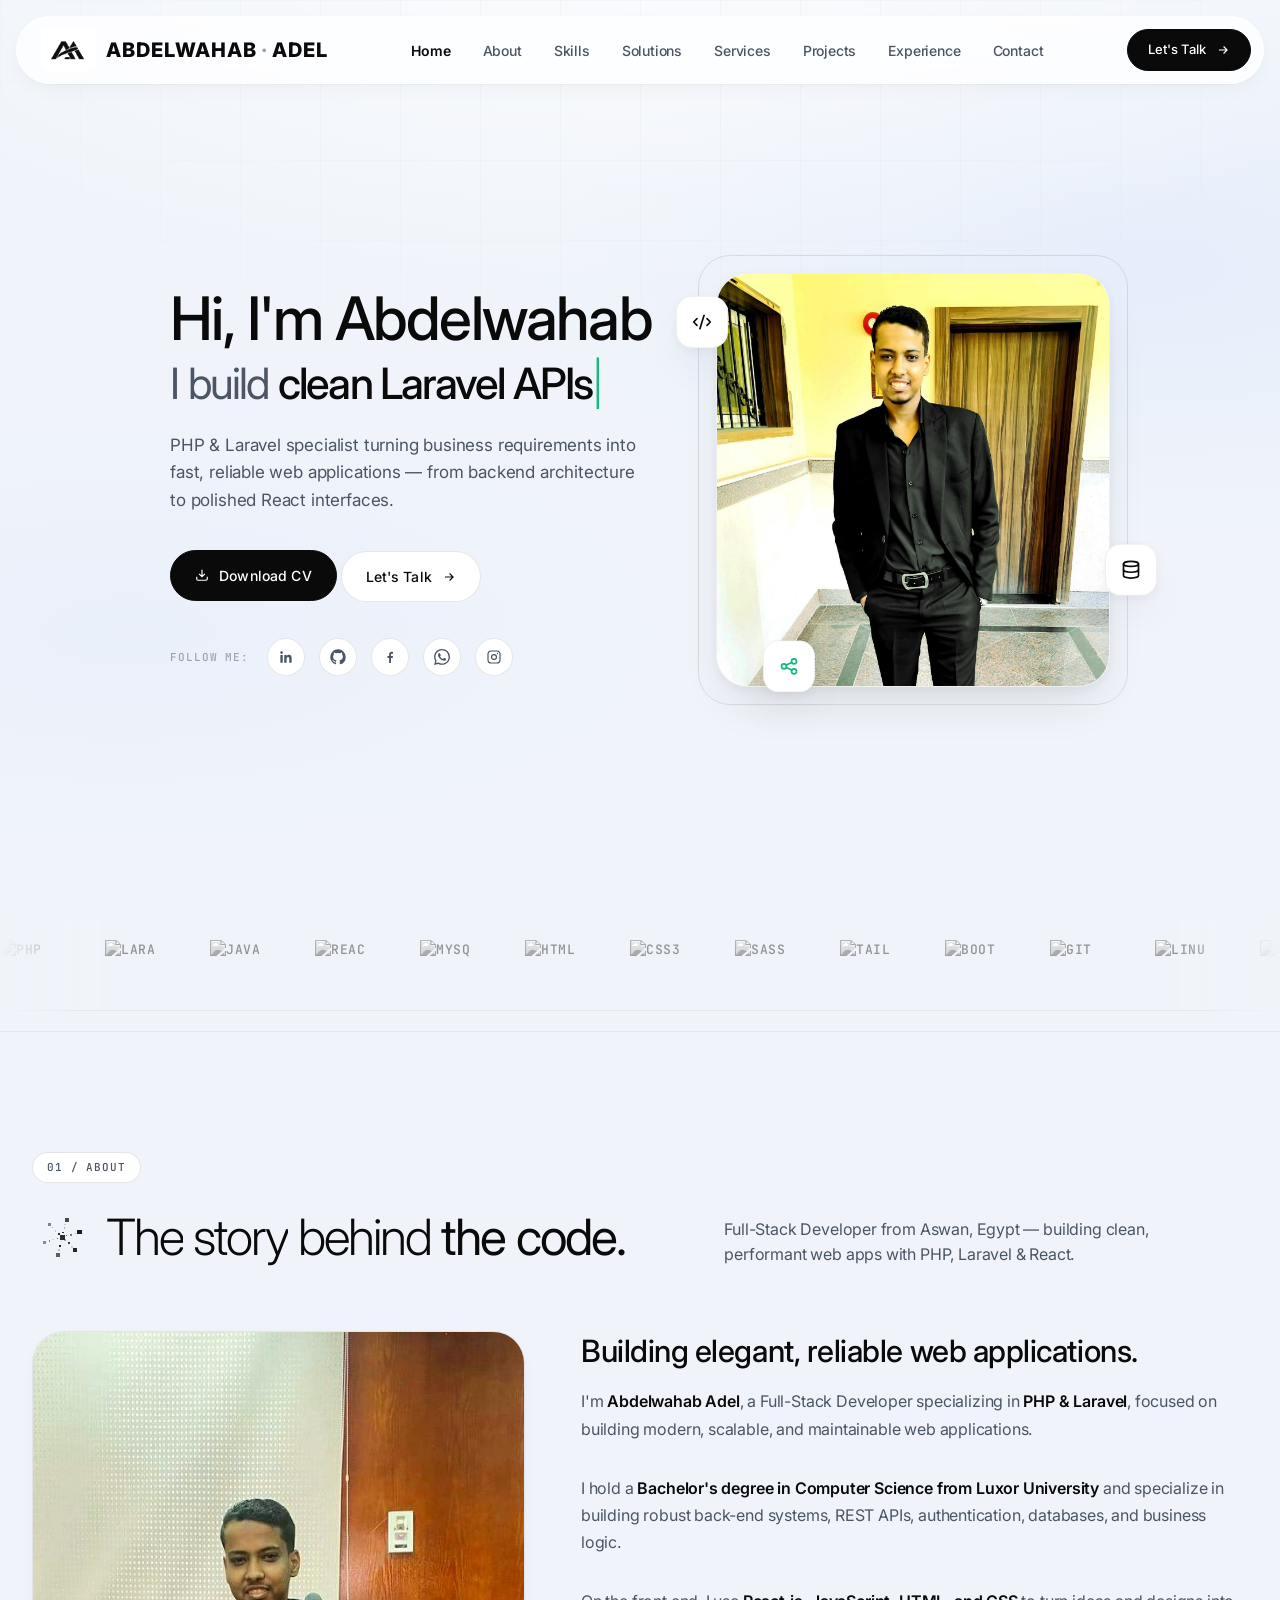
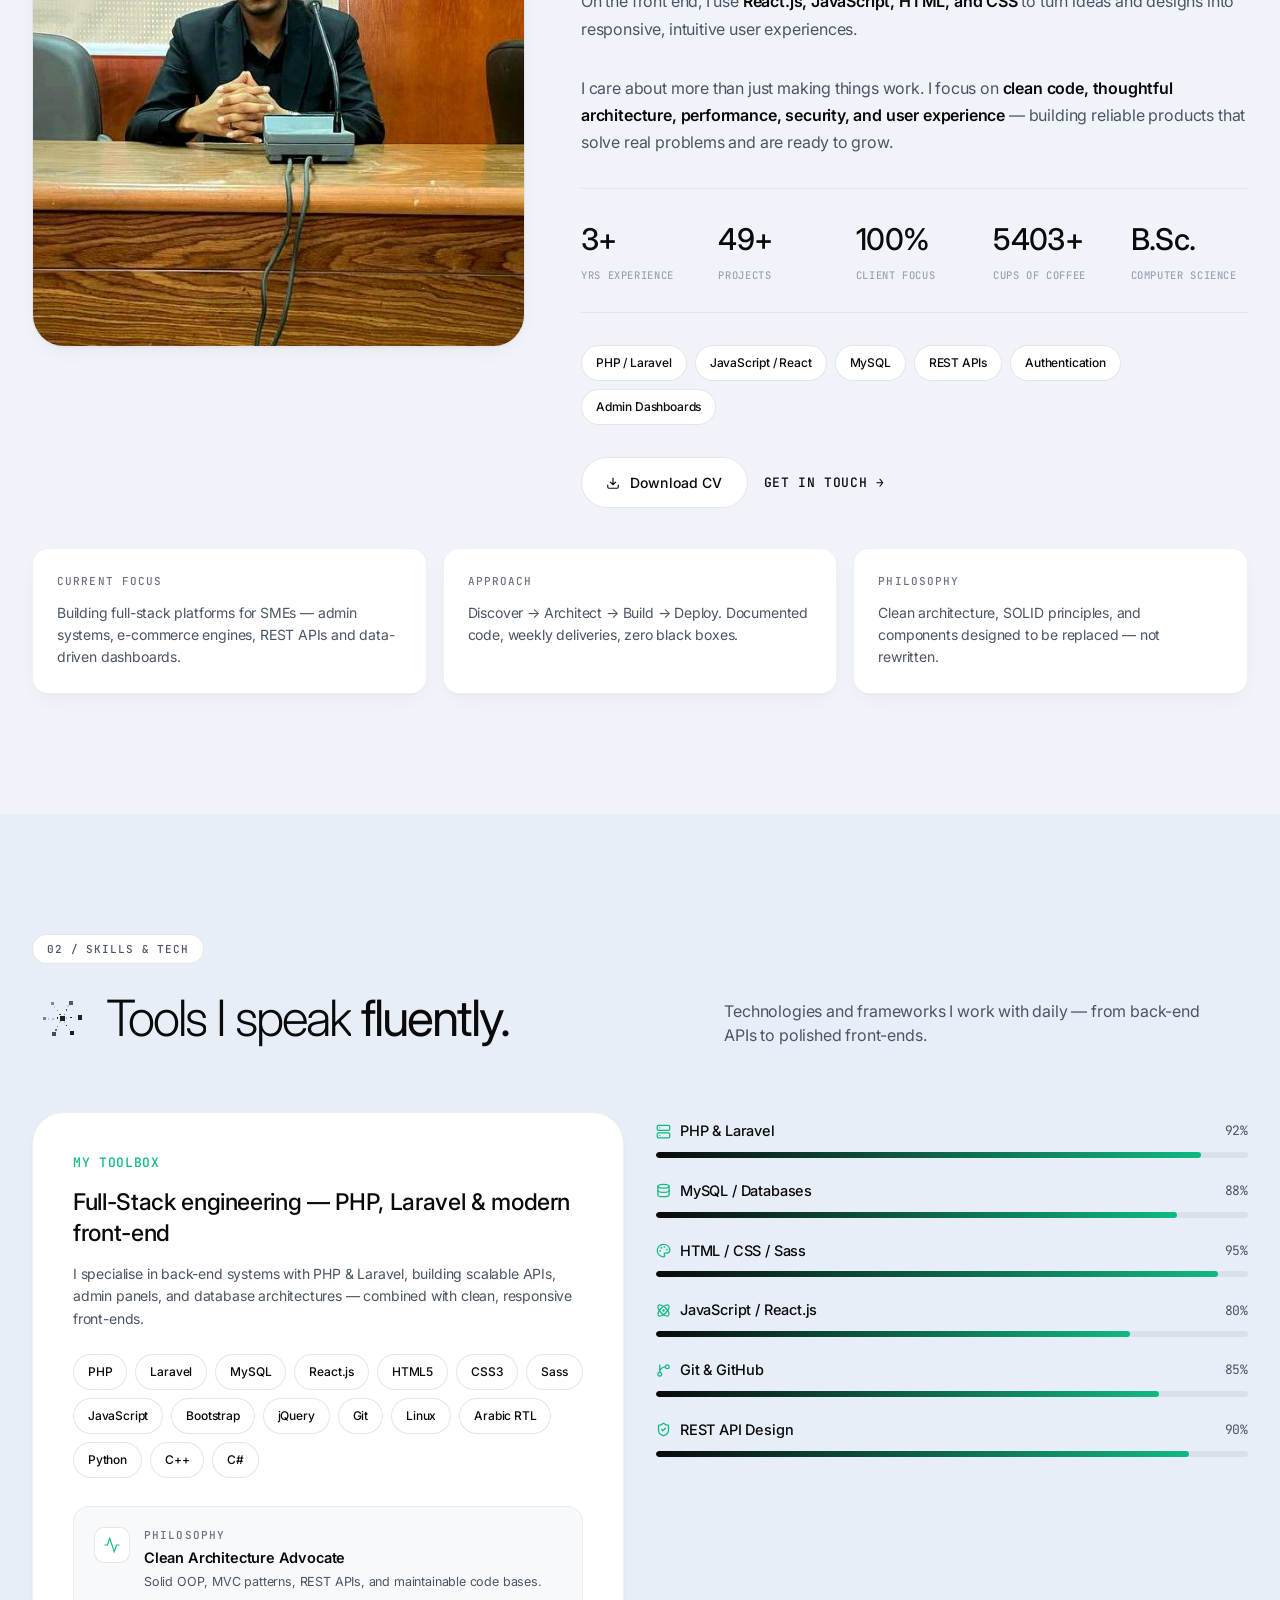
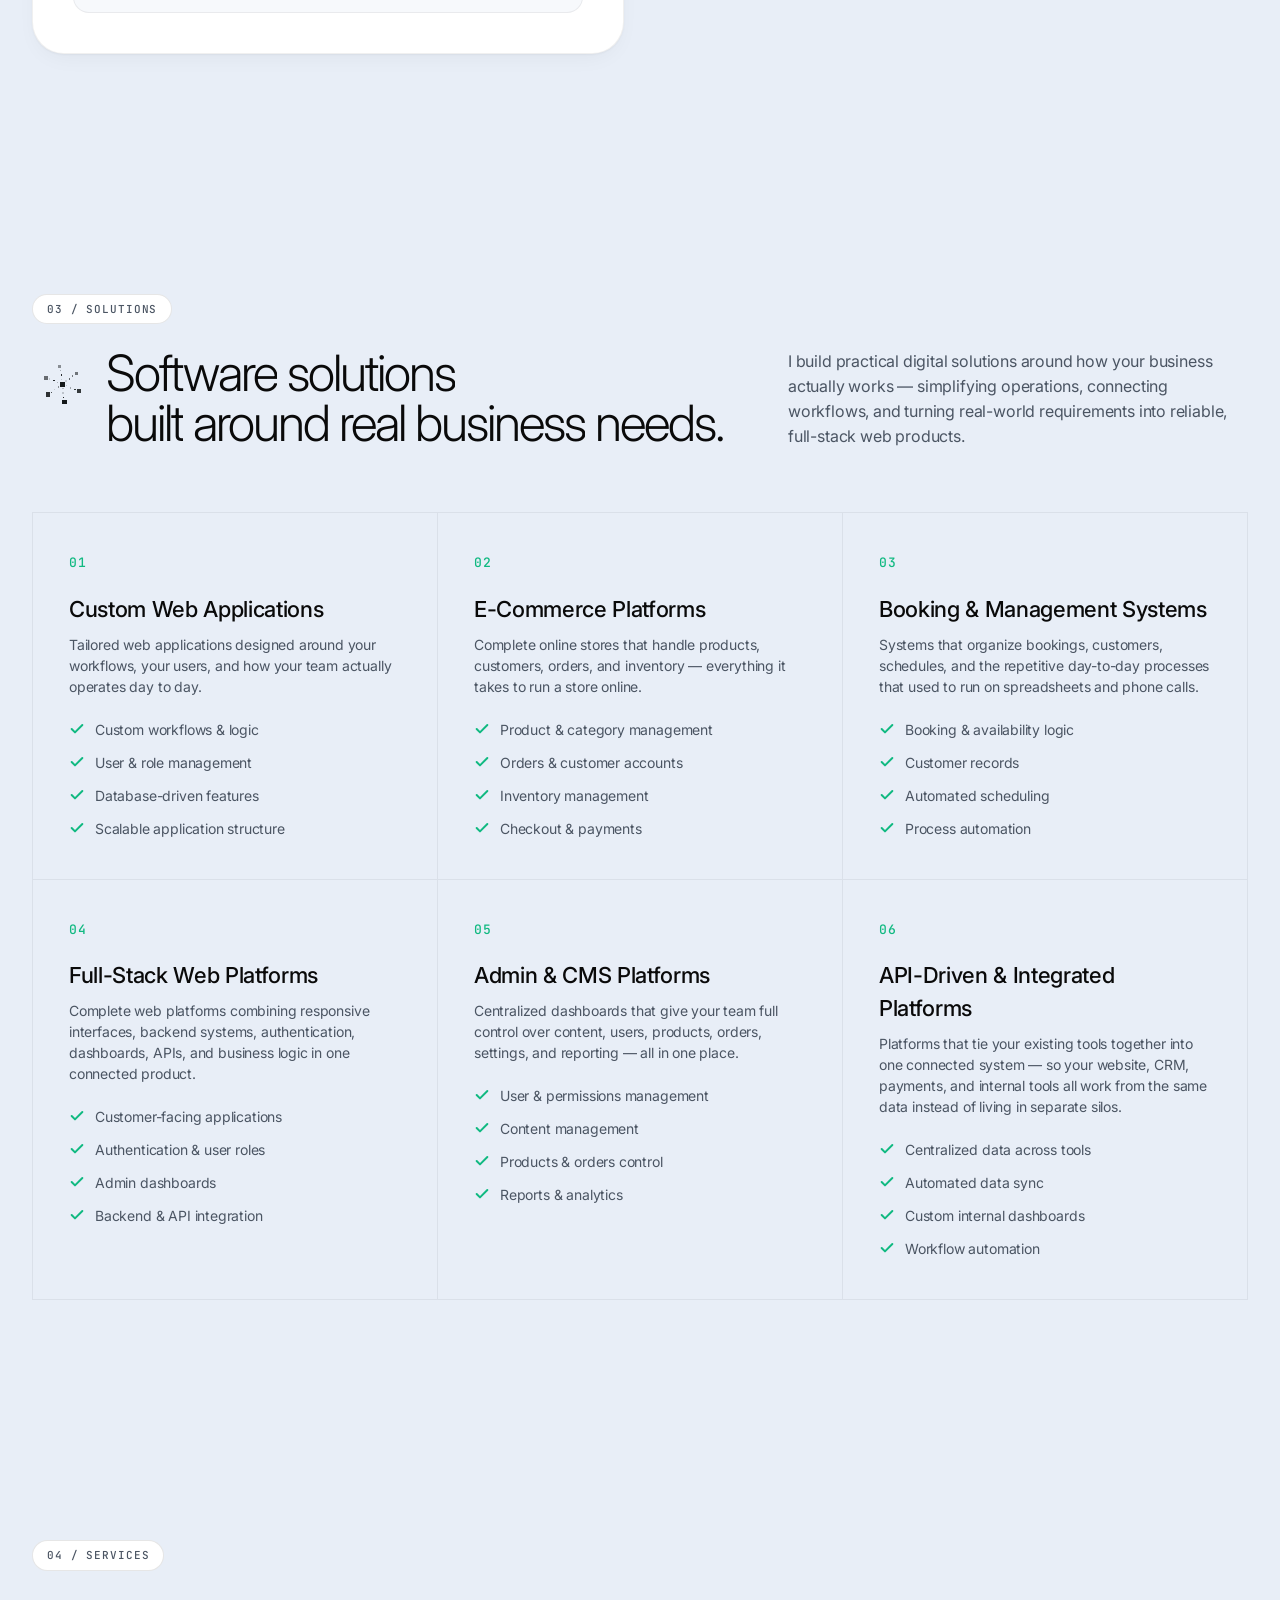
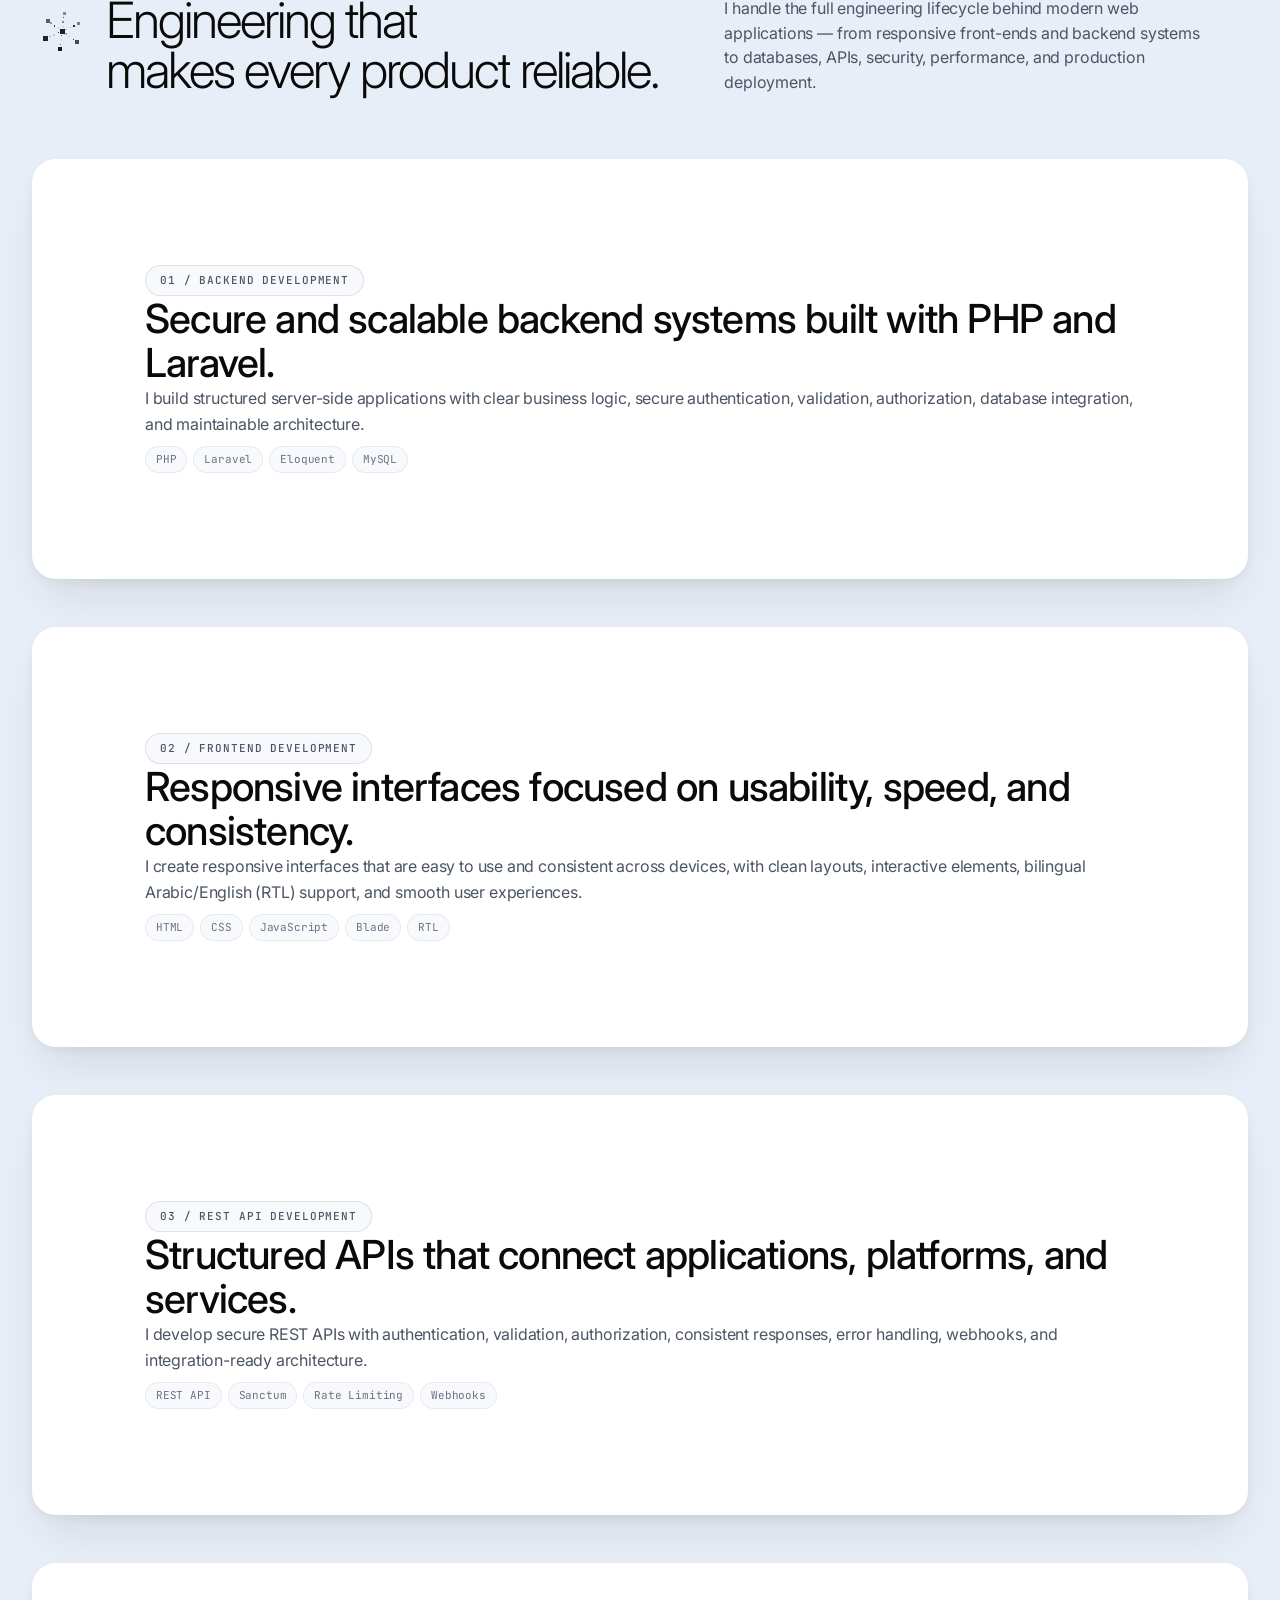
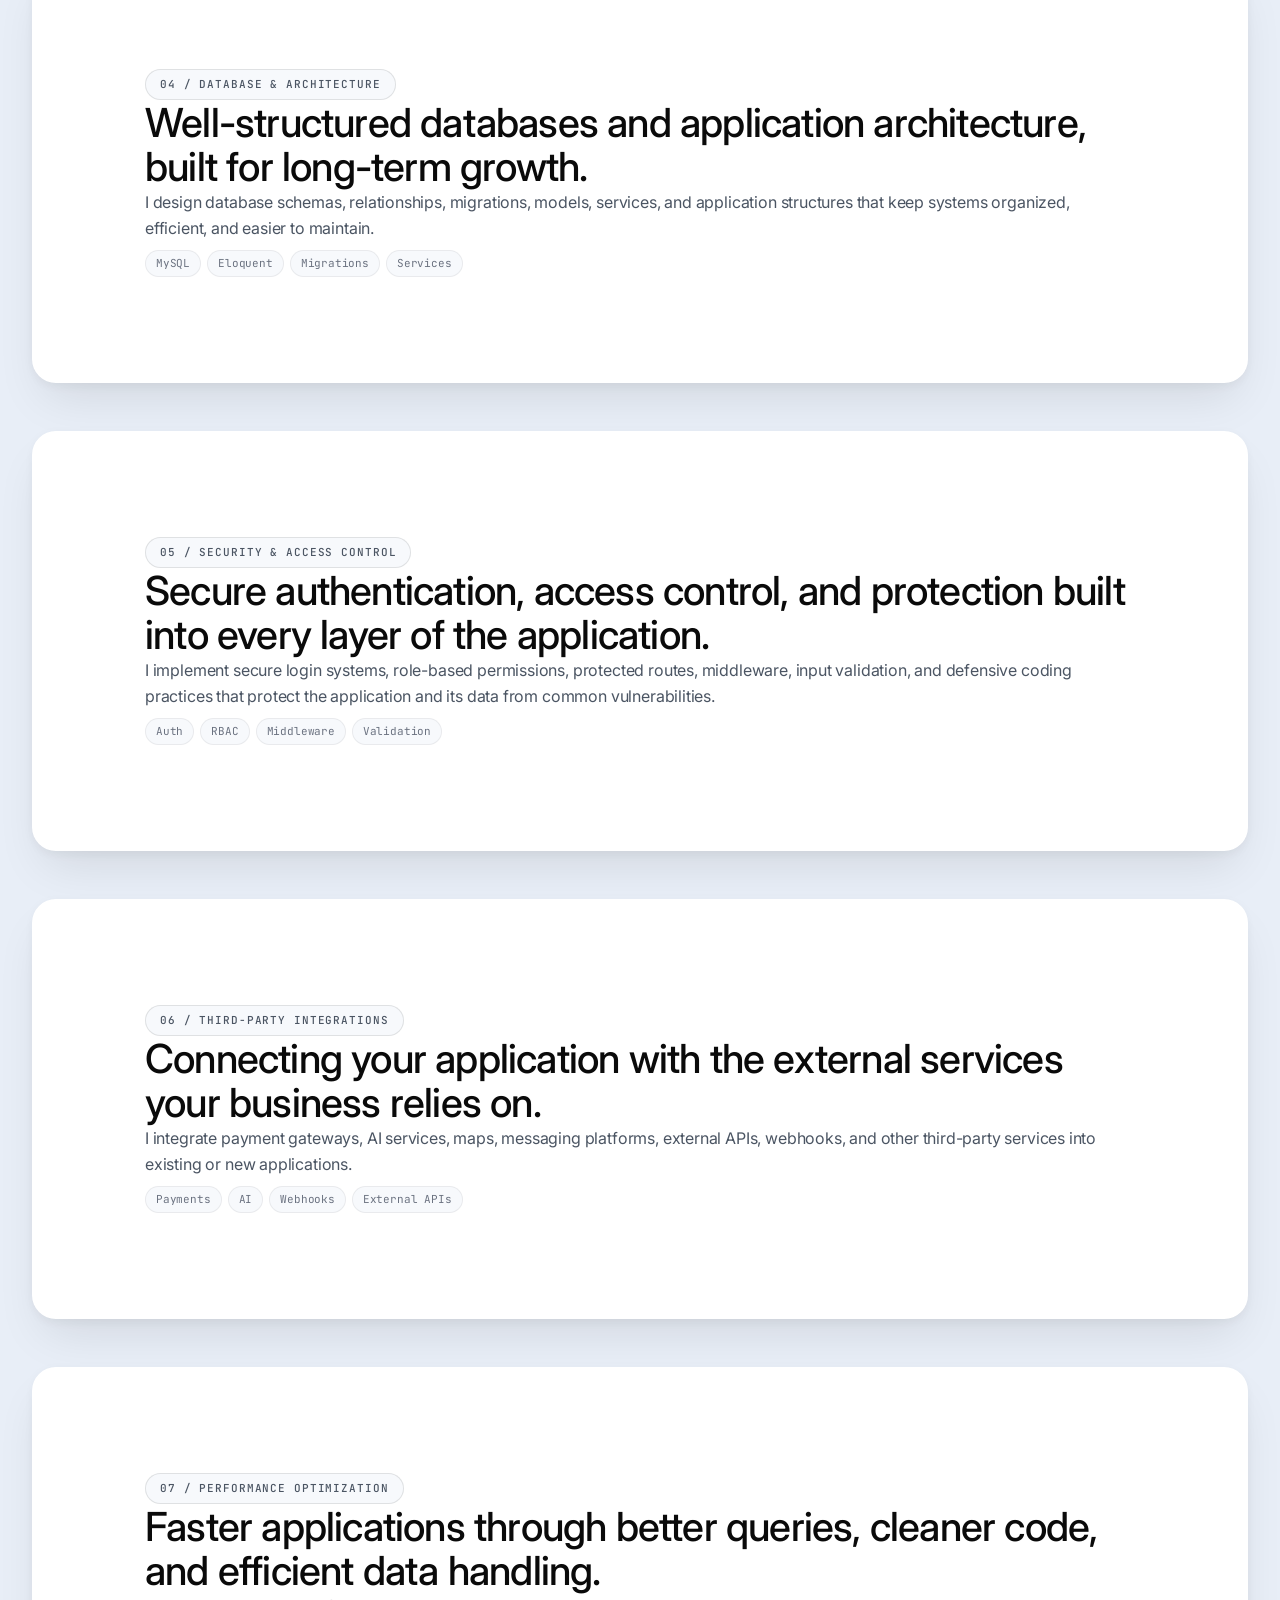
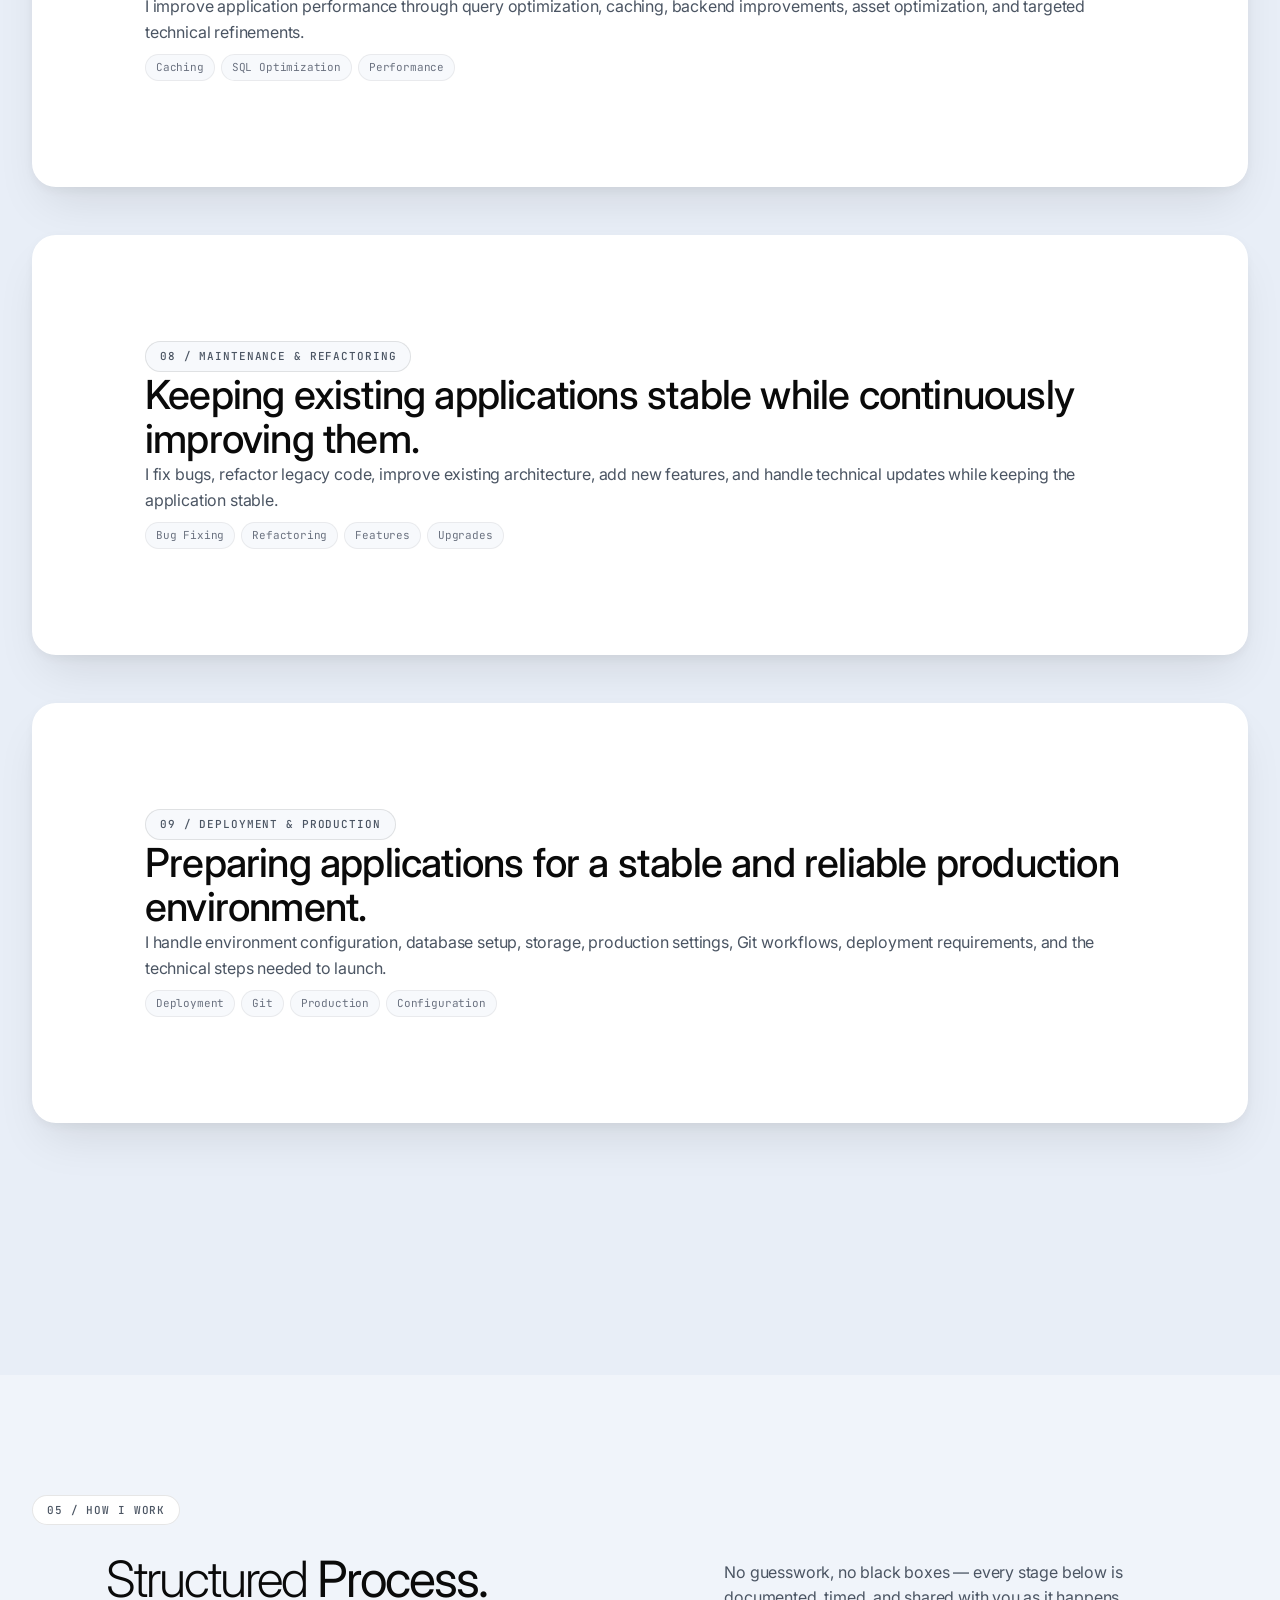
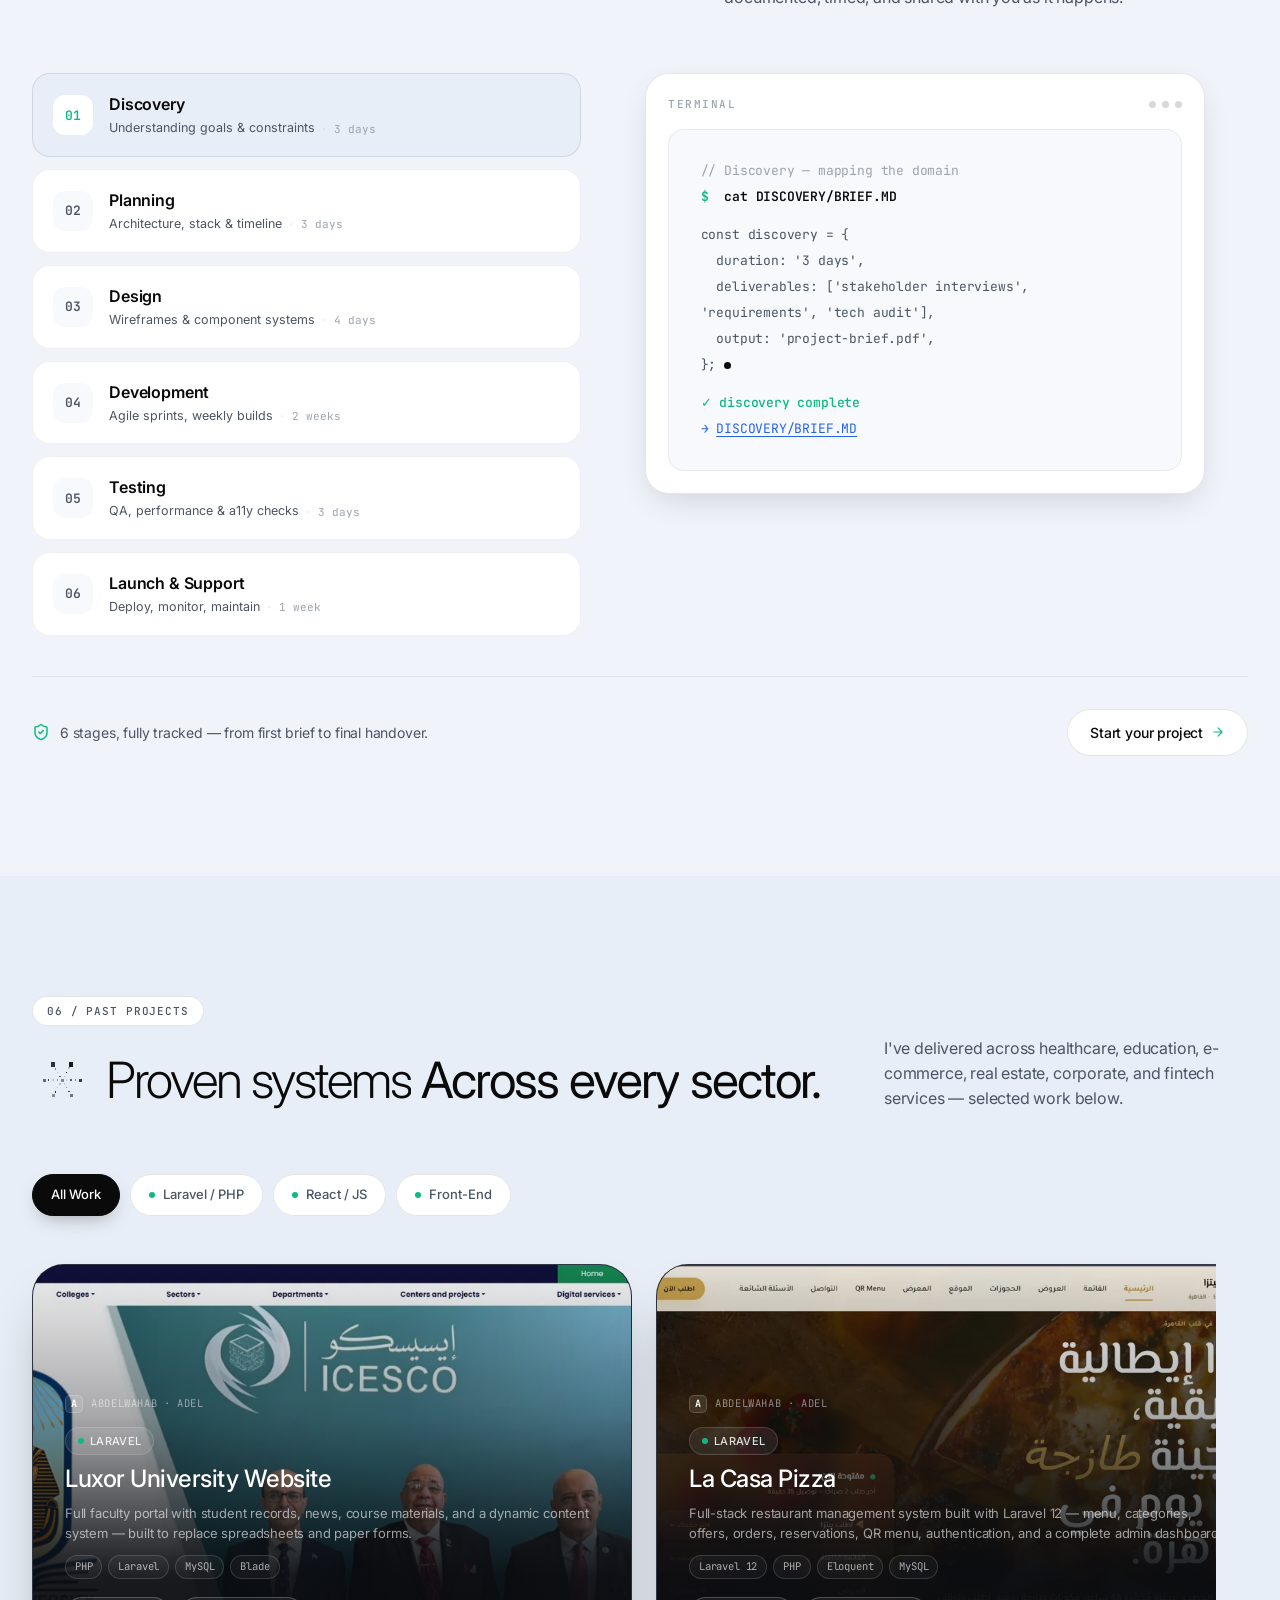
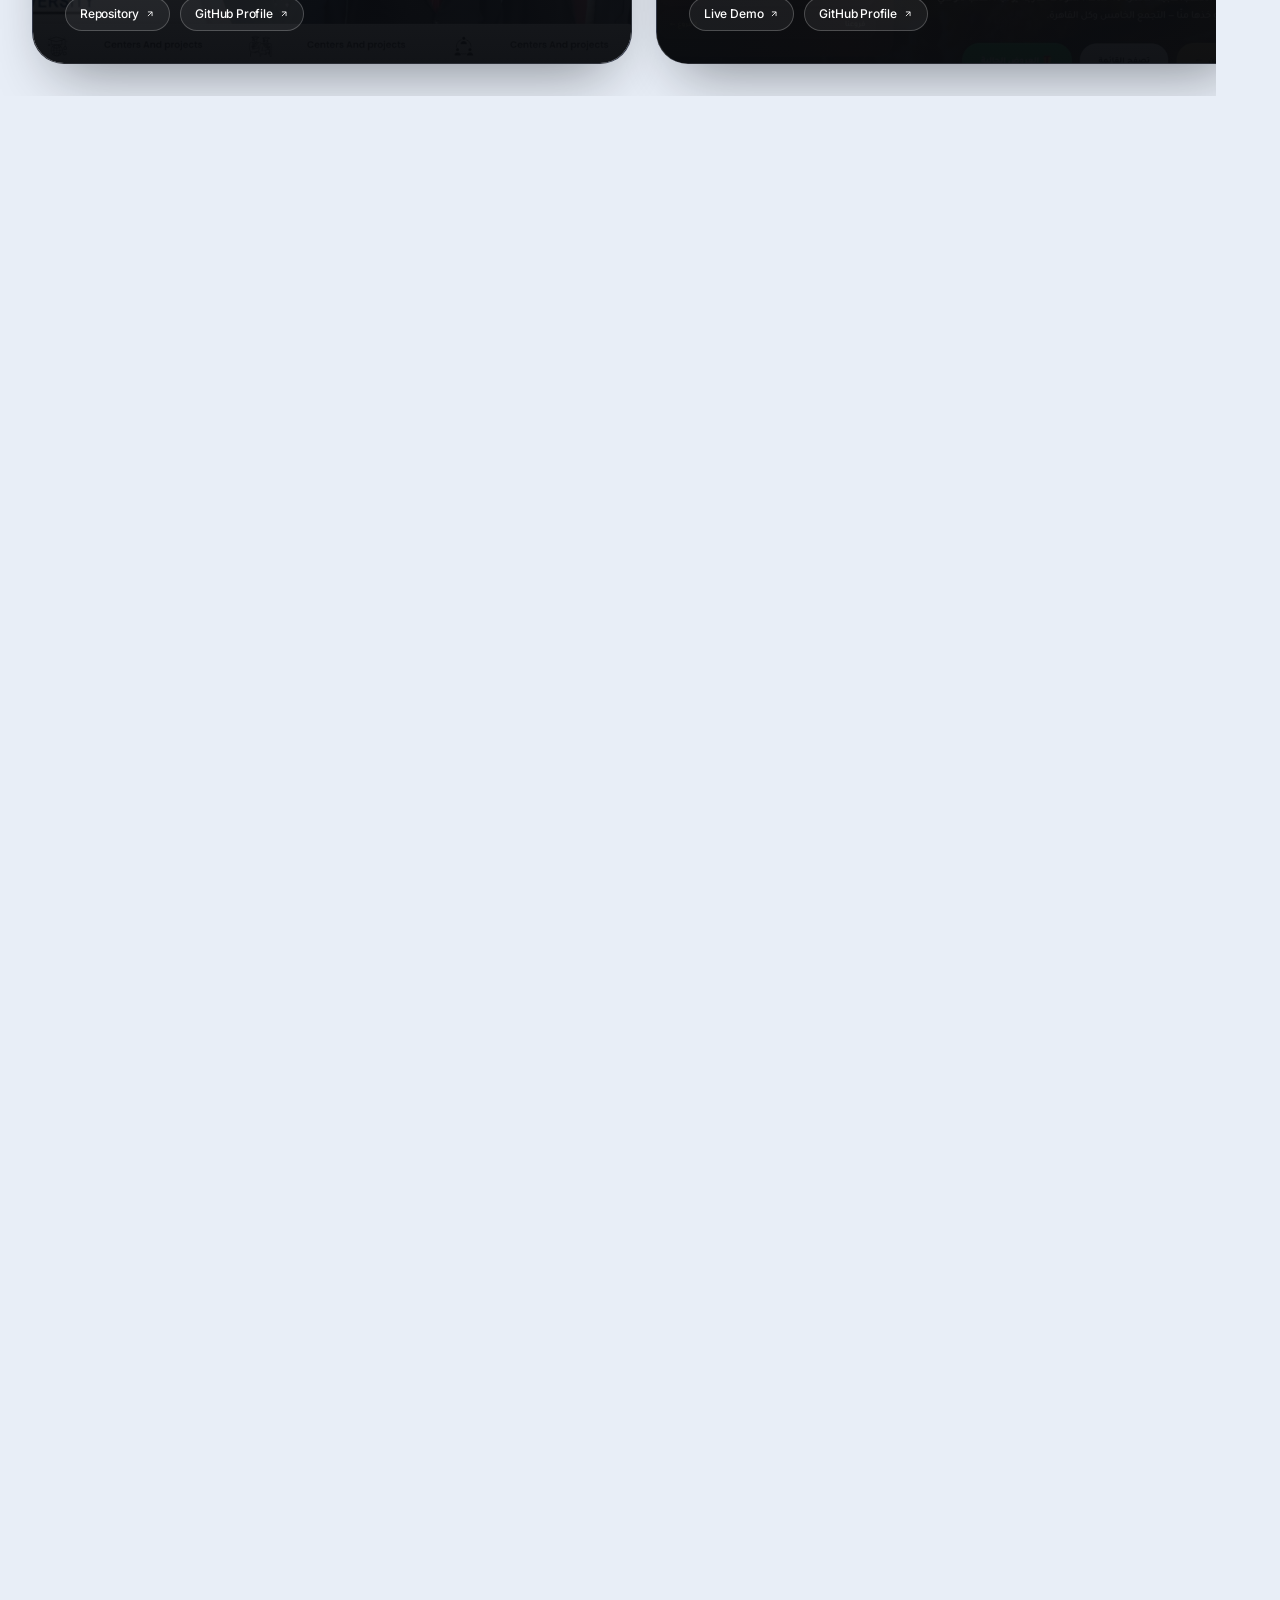
==== commit 9ff278a9: "Add files via upload" ====
--- a/index.html
+++ b/index.html
@@ -1282,7 +1282,7 @@
             </div>
           </article>
 
-          <article class="project-card" data-category="frontend" data-type="Furniture E-Commerce" data-status="Completed" data-about="Anttikka: Premium Egyptian Furniture &amp; Home Décor E-Commerce Store.
+          <article class="project-card" data-category="react" data-type="Furniture E-Commerce" data-status="Completed" data-about="Anttikka: Premium Egyptian Furniture &amp; Home Décor E-Commerce Store.
 
 Classification: Retail / E-Commerce Website.
 
@@ -1294,7 +1294,7 @@
               <img src="assets/images/ant.webp" alt="Anttikka — premium Egyptian furniture e-commerce store" loading="lazy" onerror="this.style.display='none'"></div><span class="project-view-hint" aria-hidden="true"><span><svg width="14" height="14" viewBox="0 0 24 24" fill="none" stroke="currentColor" stroke-width="2" stroke-linecap="round" stroke-linejoin="round"><path d="M2 12s3.5-7 10-7 10 7 10 7-3.5 7-10 7-10-7-10-7Z"/><circle cx="12" cy="12" r="3"/></svg>View Case Study</span></span>
             <div class="project-card-content">
               <div class="project-brand"><span class="project-brand-mark">A</span> ABDELWAHAB · ADEL</div>
-              <span class="project-tag-pill"><span class="filter-dot"></span>Front-End</span>
+              <span class="project-tag-pill"><span class="filter-dot"></span>react</span>
               <h3>Anttikka</h3>
               <p>High-end Egyptian e-commerce store for luxury furniture and home décor — curated collections, category-driven browsing, and a fully responsive shopping experience.</p>
               <div class="project-stack">
@@ -1432,13 +1432,7 @@
             </div>
           </article> 
 
-           <article class="project-card" data-category="frontend" data-type="Cultural Heritage Website" data-status="Completed" data-about="Nubian Cultural Heritage Website: Interactive Nubian History &amp; Culture Experience.
-
-Classification: Culture &amp; Tourism / Bilingual Heritage Platform.
-
-Technologies Used: HTML, CSS, JavaScript, Responsive Design.
-
-Challenge &amp; Success Story: The brief was to document and preserve Nubian heritage — history, arts, language, music, traditions, cuisine, tourism, and notable historical figures — in a single accessible digital space. I built an interactive bilingual experience structured around these themes, giving visitors an engaging way to explore Nubian culture rather than reading through a static archive.">
+           <article>
            <a href="projects.html" class="project-more-tile" data-category="all">
                 <span class="project-more-num">9+</span>
                 <span class="project-more-label">More Case Studies<br>&amp; Full Details</span>
@@ -1447,6 +1441,13 @@
                 </span>
               </a>
           </article>
+
+           <article>
+    
+          </article>
+ <article>
+          </article>
+
 
         
         </div>
--- a/style.css
+++ b/style.css
@@ -463,7 +463,7 @@
 
 @media (max-width: 900px) {
   .nav-desktop { display: none; }
-  .menu-btn { display: flex; }
+  .menu-btn { display: flex;margin-left: -50px; }
   .nav-cta { display: none; }
   .nav-inner { padding: 8px 8px 8px 16px; }
 }
@@ -1947,7 +1947,8 @@
   .project-track { padding-left: 20px; }
   .project-card { width: 88vw; min-height: 440px; padding: 24px; }
   .project-card-content { max-width: 100%; }
-  .project-more-tile { width: 180px; min-height: 320px; }
+  .project-more-tile { width: 390px;
+        min-height: 385px; }
 }
 
 /* ════════════════════════════════════════════════════
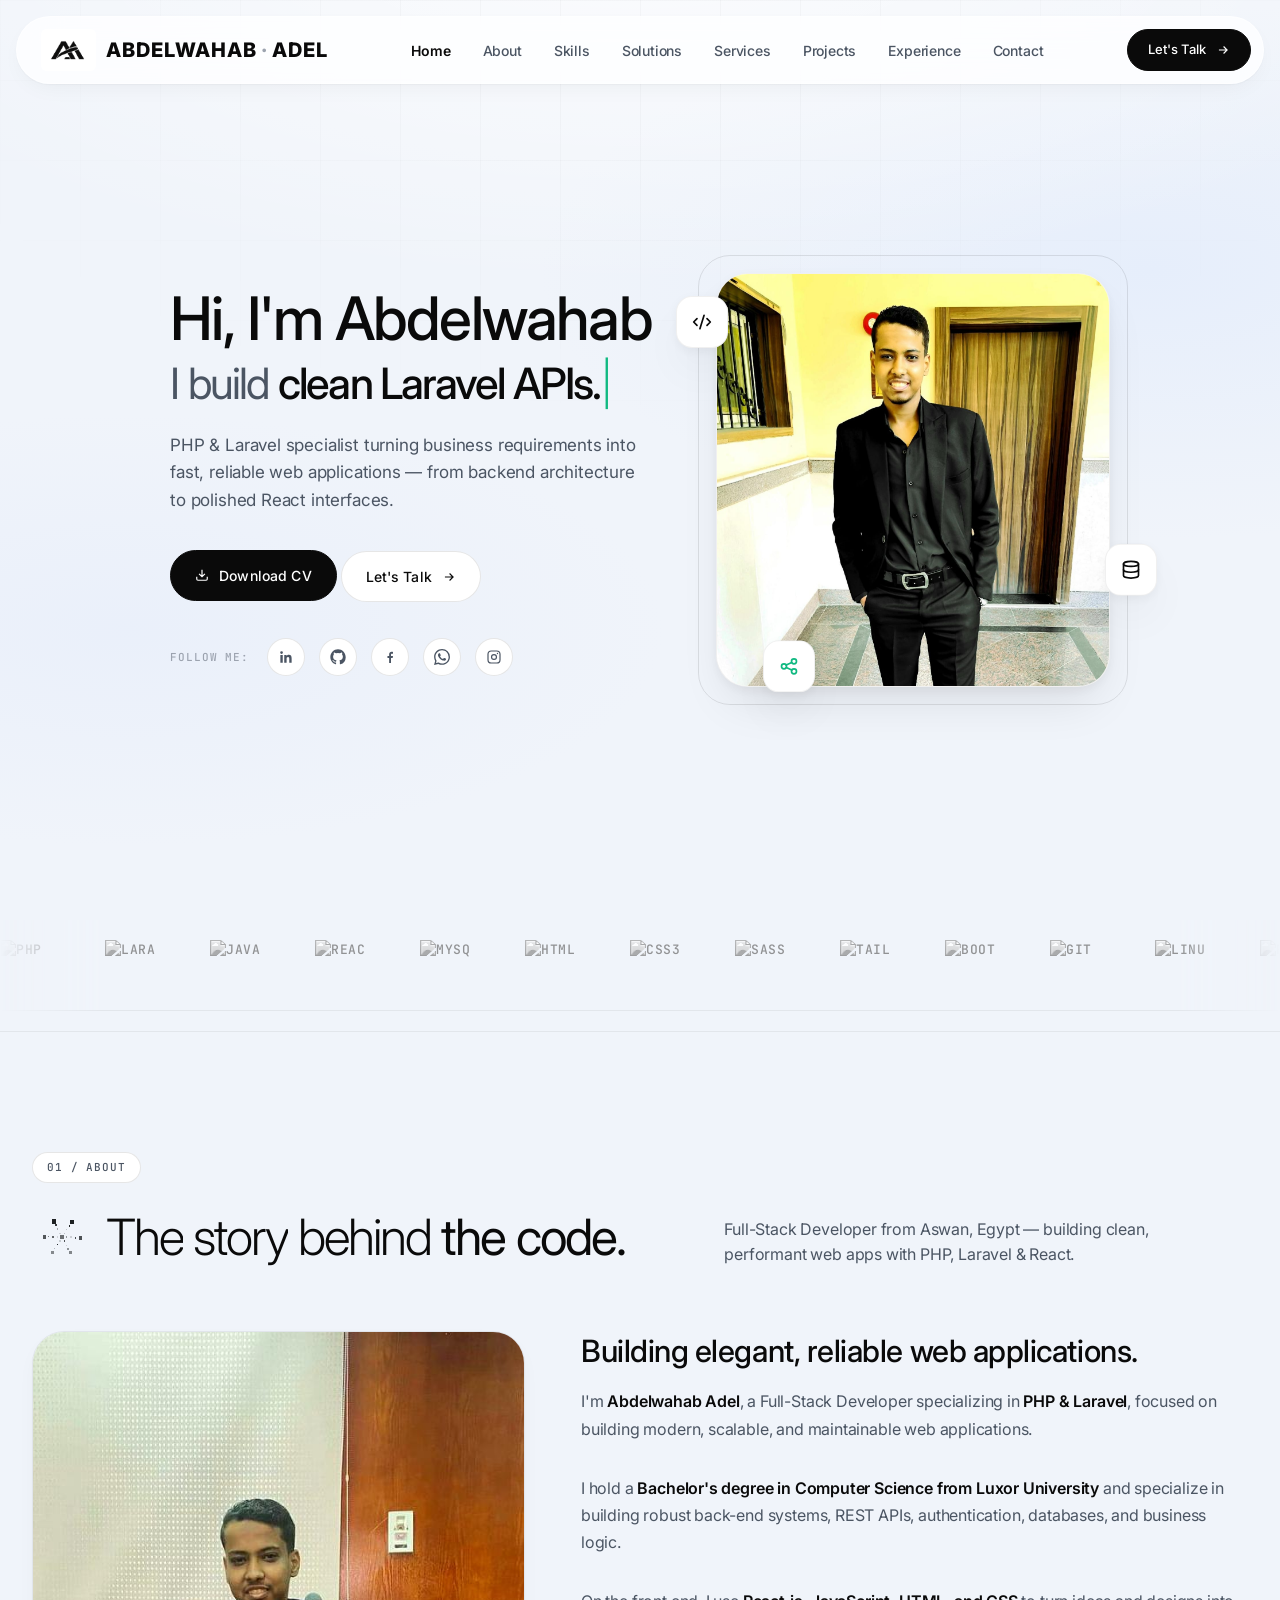
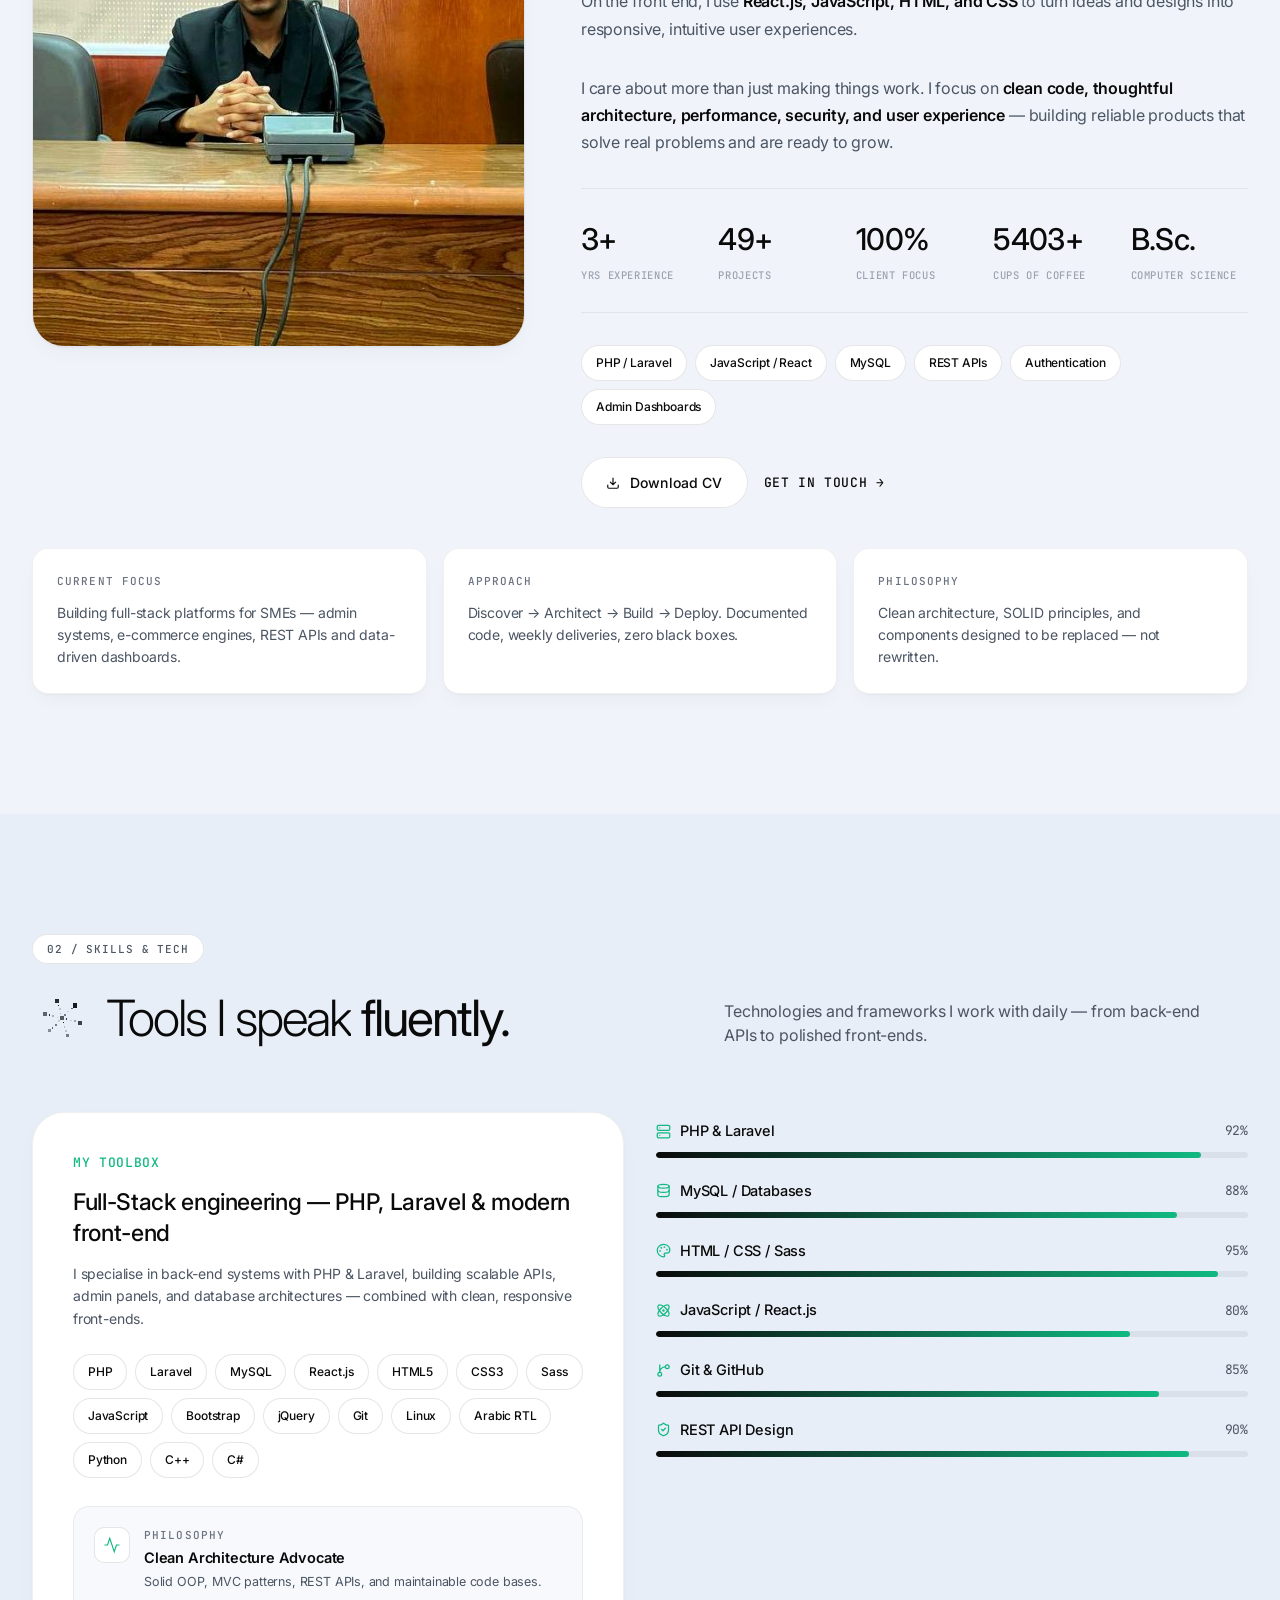
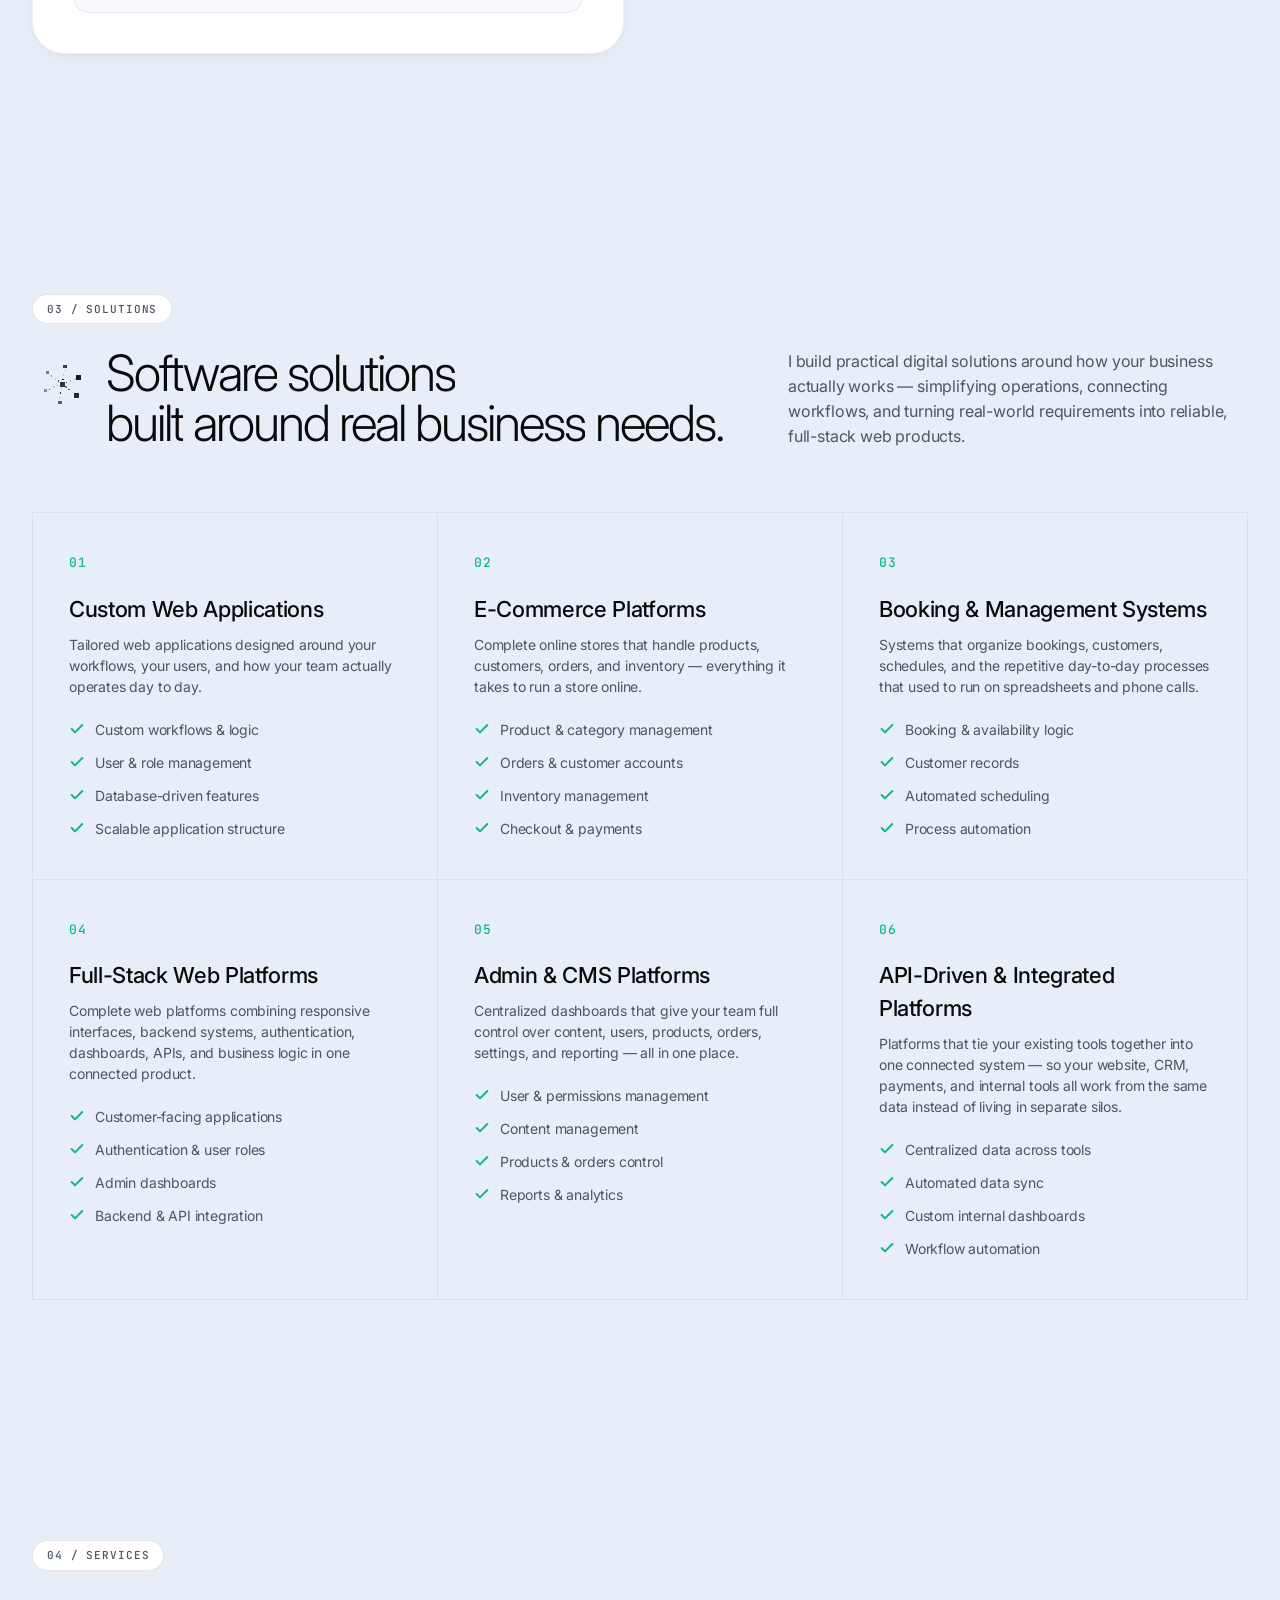
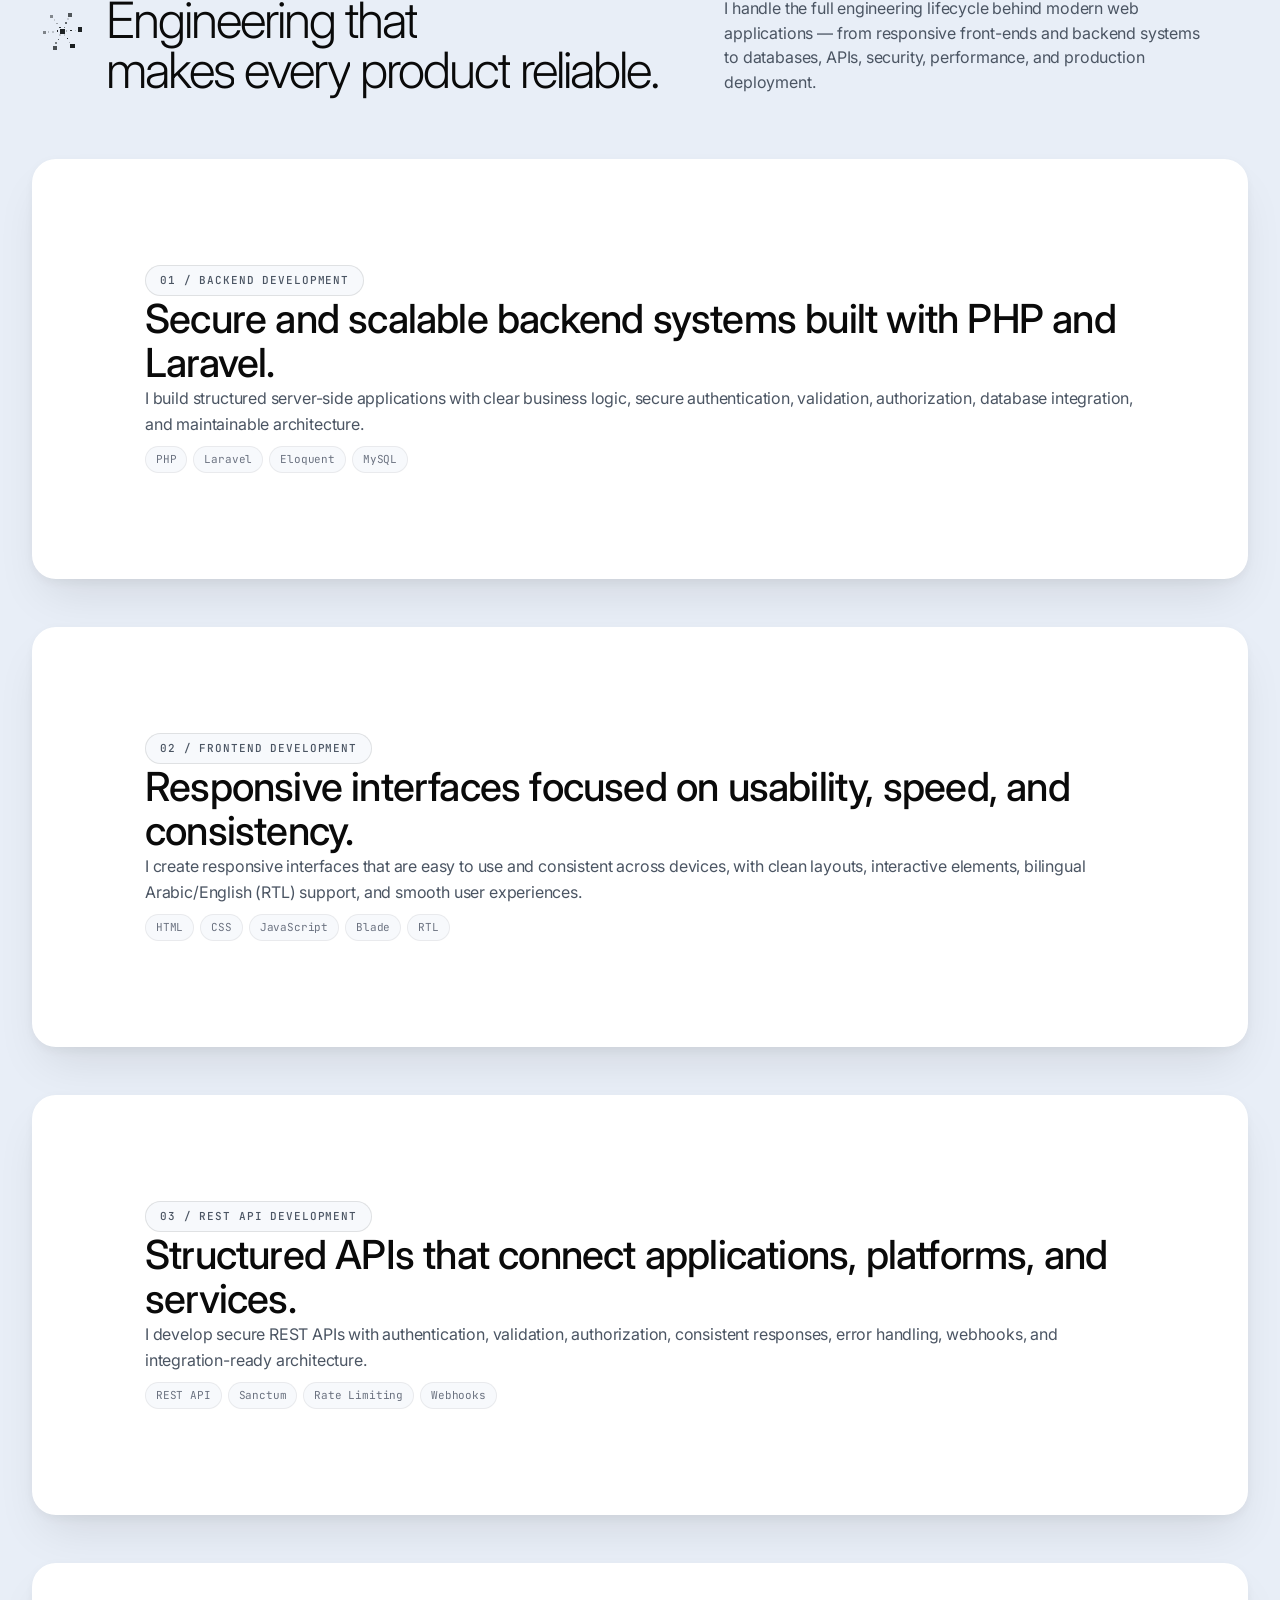
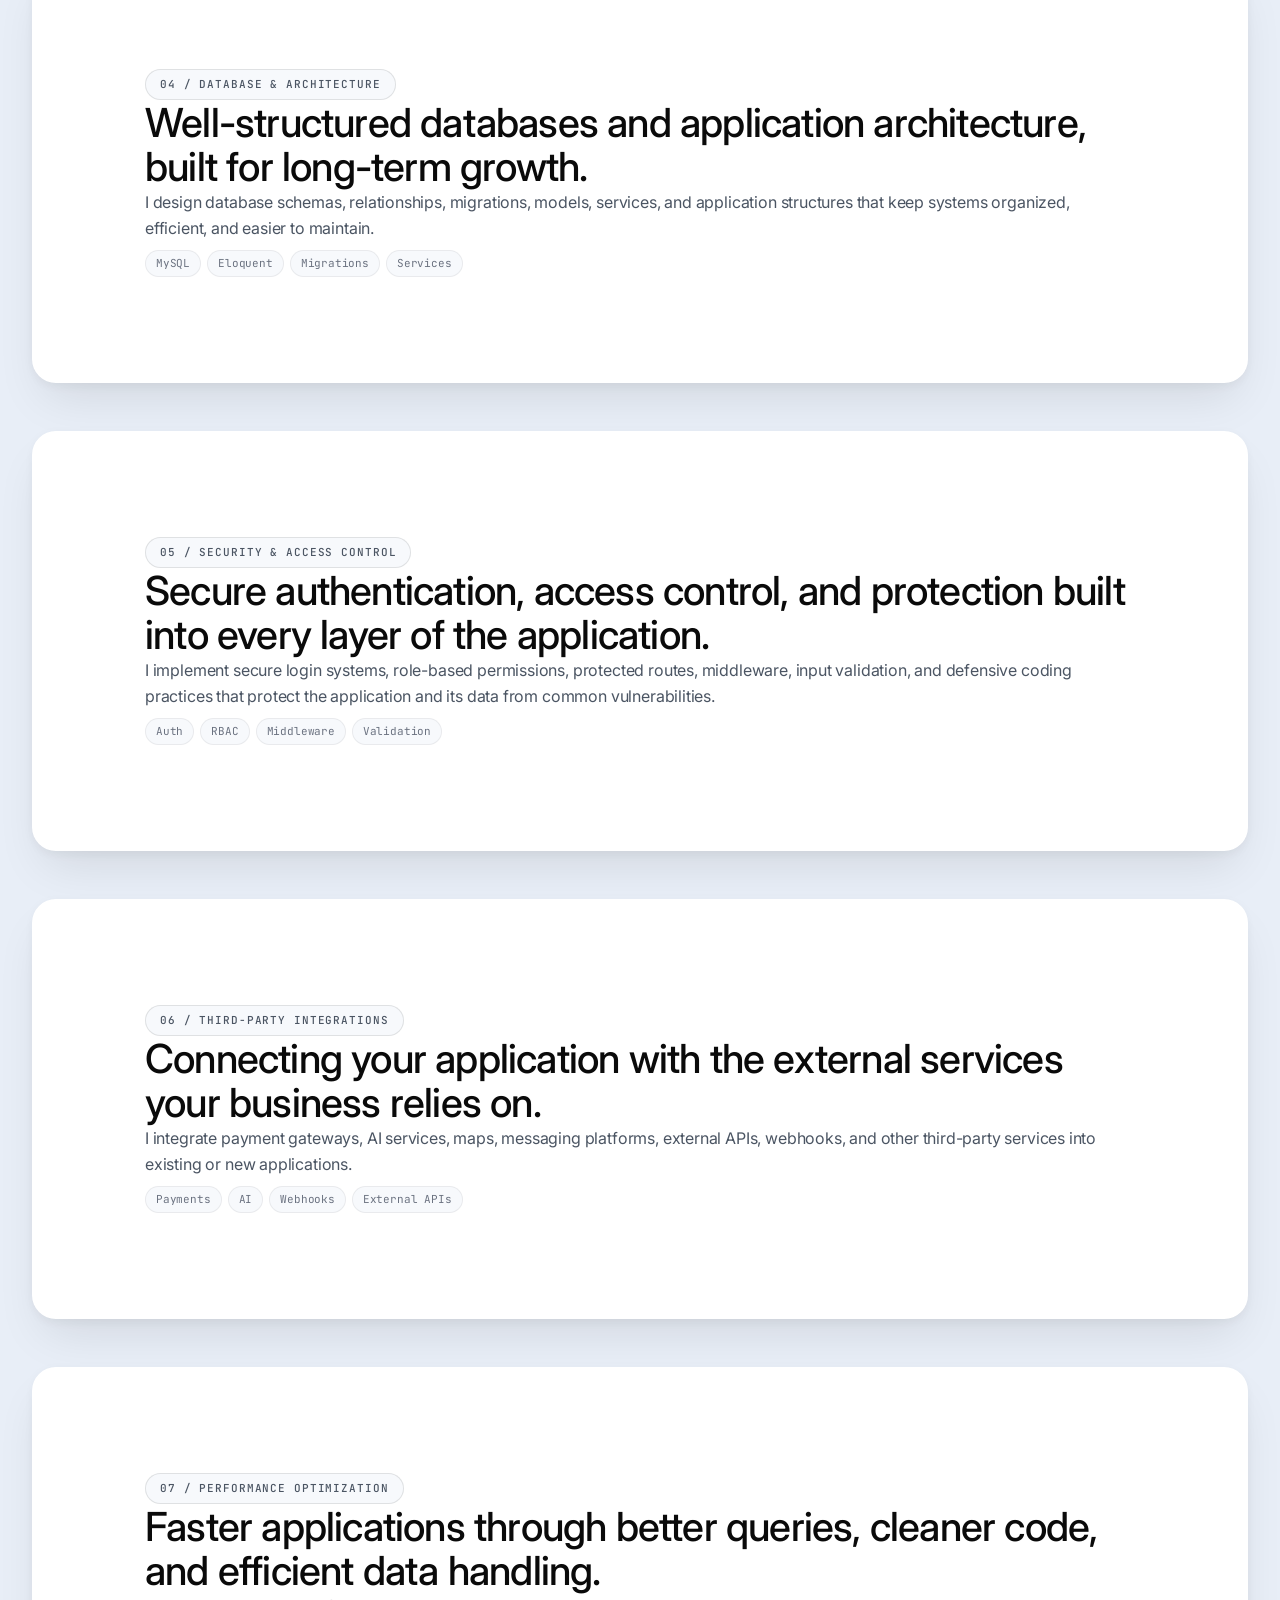
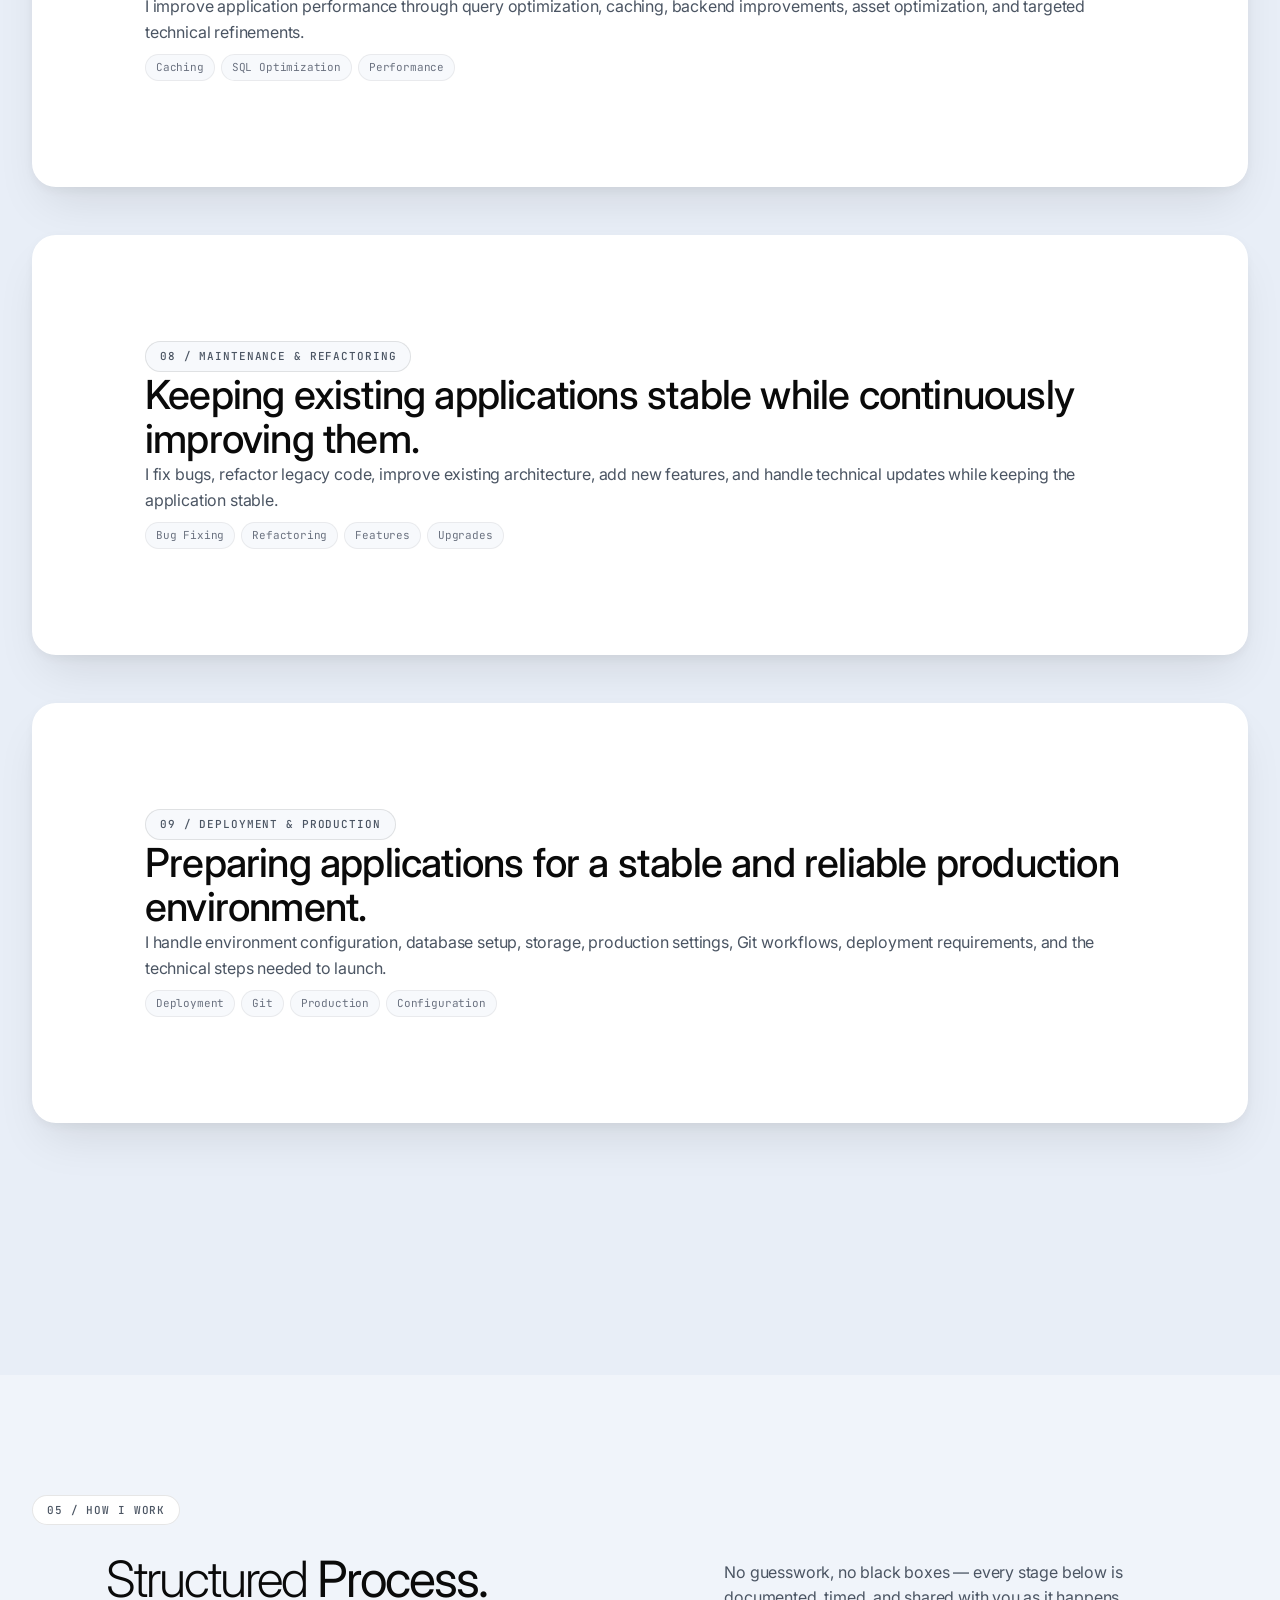
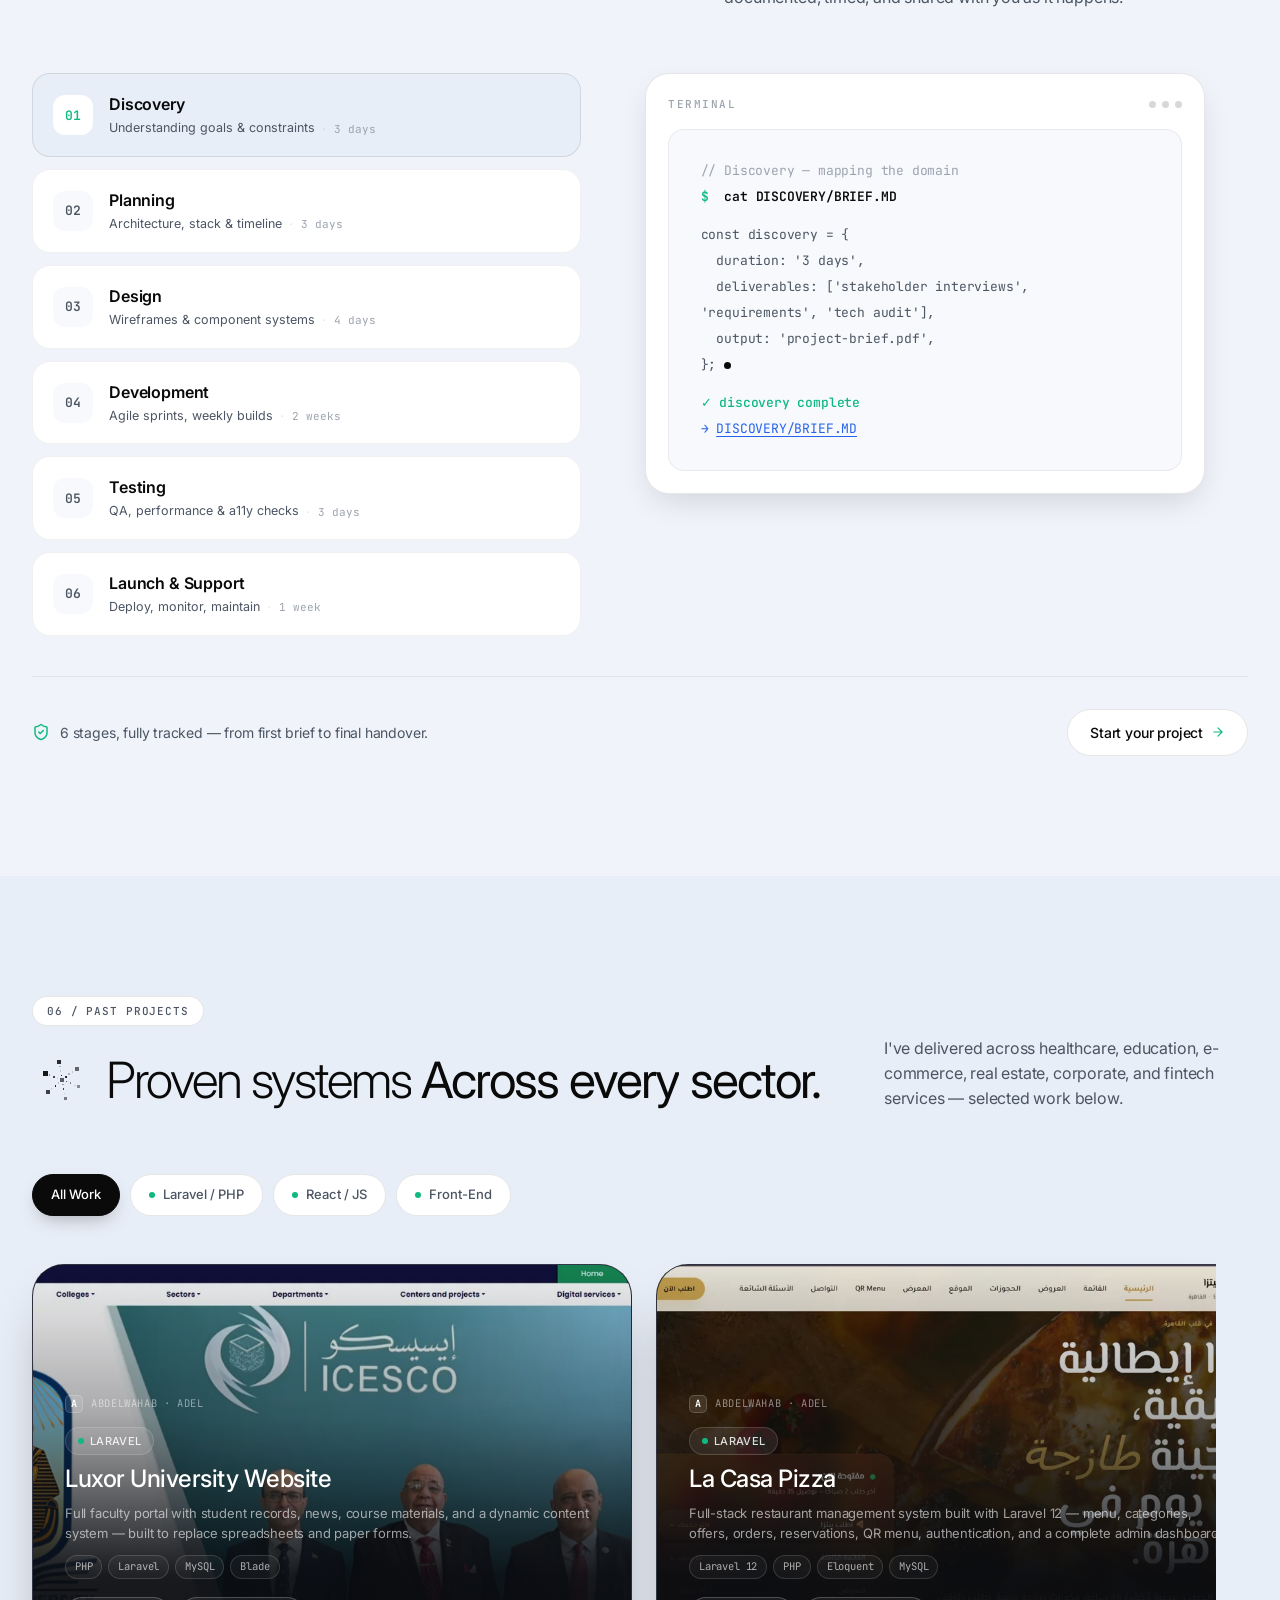
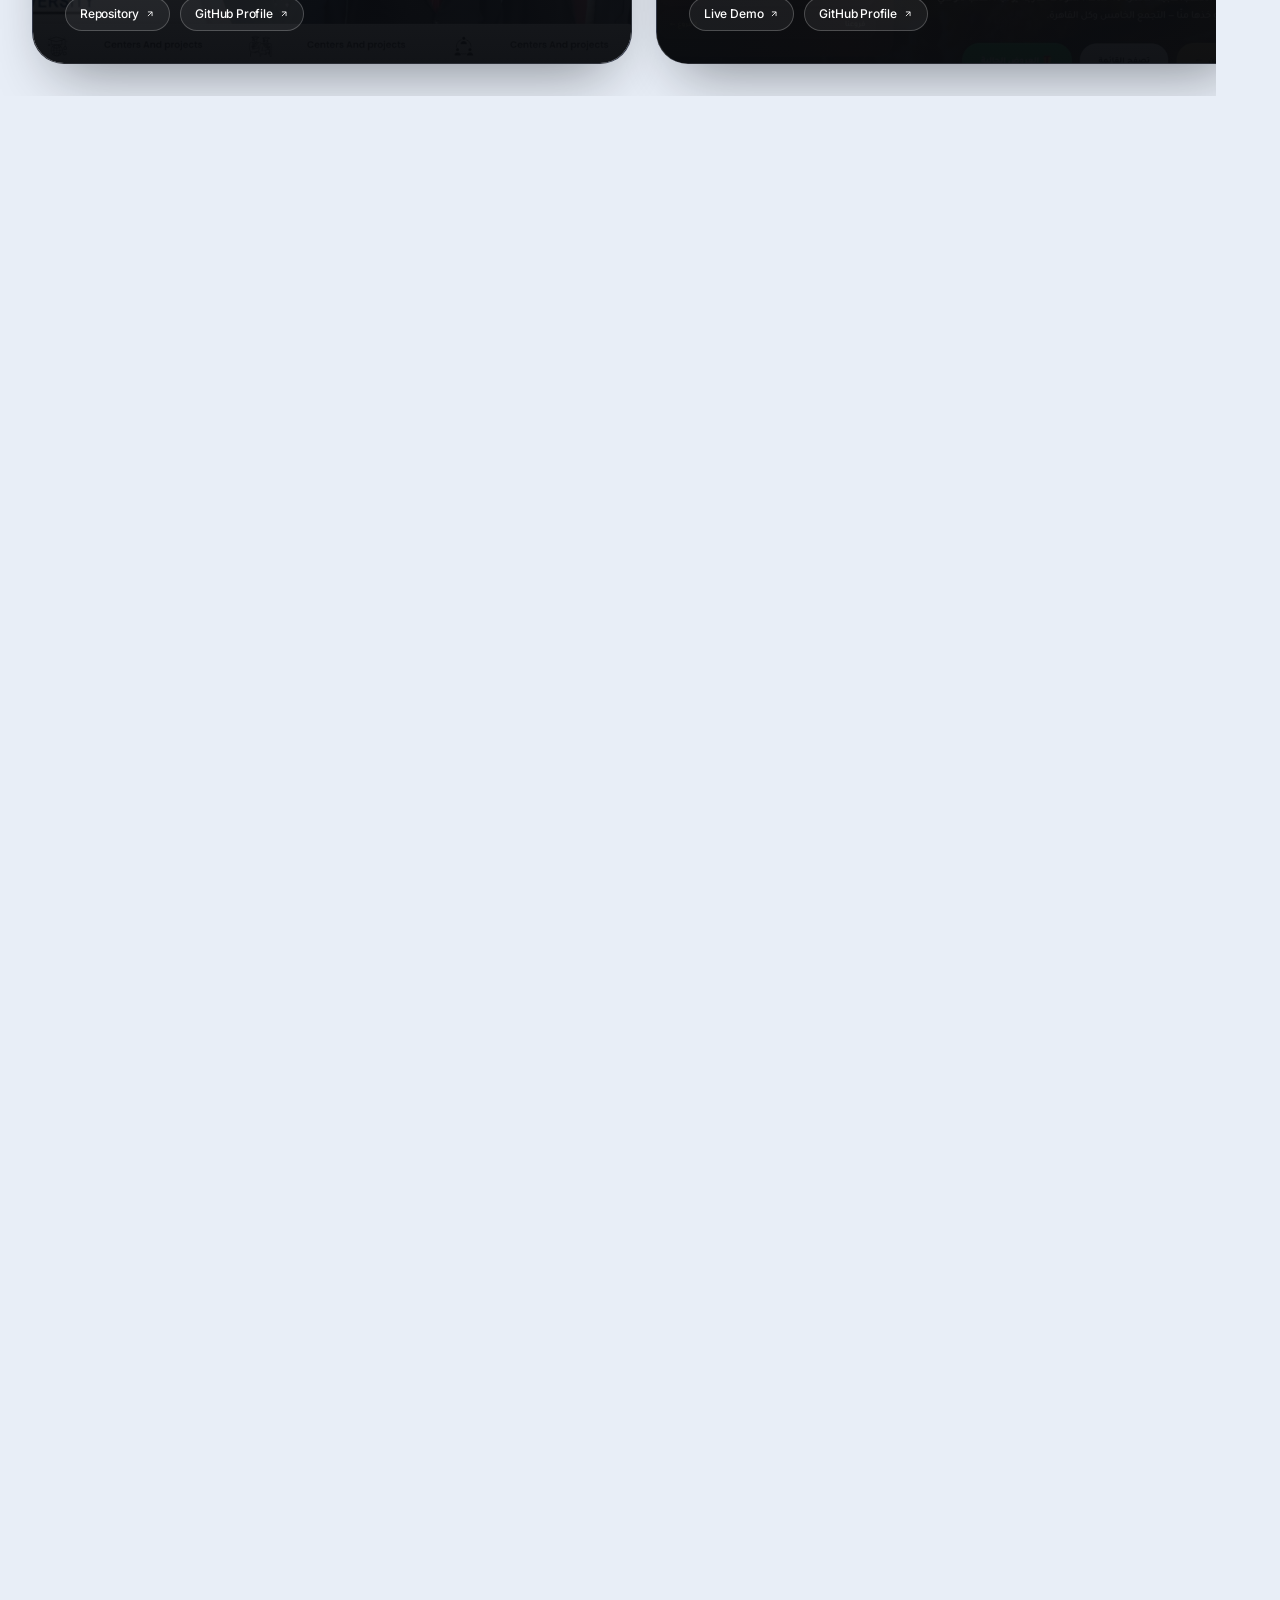
==== commit 77442a1d: "Add files via upload" ====
--- a/index.html
+++ b/index.html
@@ -1661,12 +1661,67 @@
       </div>
     </section>
 
+    <!-- ════════════════ COURSES & CERTS ════════════════ -->
+<section id="courses" class="section">
+  <div class="container">
+    <div class="section-head with-side">
+      <div>
+        <span class="section-pill">10 / Courses &amp; Certs</span>
+        <div class="title-row">
+          <canvas class="pixel-icon" width="80" height="80" aria-hidden="true"></canvas>
+          <h2 class="section-title">
+            Lifelong <em>learning</em>
+          </h2>
+        </div>
+      </div>
+      <p class="section-desc reveal">
+        Certified across multiple platforms — staying sharp is a habit, not a one-time thing.
+      </p>
+    </div>
+
+    <div class="cert-grid" data-stagger>
+      <a href="https://www.coursera.org/account/accomplishments/verify/DLH2GJR2LCTN" target="_blank" rel="noopener" class="cert-badge">
+        <img src="https://img.icons8.com/?size=100&amp;id=PvvcWRWxRKSR&amp;format=png&amp;color=000000" alt="" loading="lazy" width="40" height="40">
+        <span>Front-End Dev</span>
+      </a>
+      <a href="https://www.sololearn.com/en/certificates/CC-OM4QPIDY" target="_blank" rel="noopener" class="cert-badge">
+        <img src="assets/images/Sololearn.png" alt="" loading="lazy" width="40" height="40" onerror="this.style.display='none'">
+        <span>PHP — SoloLearn</span>
+      </a>
+      <a href="https://www.udemy.com/certificate/UC-c563a589-f1a0-458f-8622-120f0c57e2f5/" target="_blank" rel="noopener" class="cert-badge">
+        <img src="assets/images/udemy.jpg" alt="" loading="lazy" width="40" height="40" onerror="this.style.display='none'">
+        <span>PHP Laravel 2023</span>
+      </a>
+      <a href="https://www.coursera.org/account/accomplishments/specialization/BMYUW2THMELB" target="_blank" rel="noopener" class="cert-badge">
+        <img src="assets/images/infoec.jpeg" alt="" loading="lazy" width="40" height="40" onerror="this.style.display='none'">
+        <span>Laravel · Coursera</span>
+      </a>
+      <a href="https://www.linkedin.com/posts/abdelwahab-adel-57265926b_backend-laravel-activity-7146469879976562688-Z3hY" target="_blank" rel="noopener" class="cert-badge">
+        <img src="assets/images/itrax_academy.png" alt="" loading="lazy" width="40" height="40" onerror="this.style.display='none'">
+        <span>Laravel · Itrax</span>
+      </a>
+      <a href="https://www.coursera.org/account/accomplishments/verify/RUBQ6UT58CWV" target="_blank" rel="noopener" class="cert-badge">
+        <img src="https://img.icons8.com/?size=100&amp;id=31754&amp;format=png&amp;color=000000" alt="" loading="lazy" width="40" height="40">
+        <span>RDBMS · Coursera</span>
+      </a>
+      <a href="https://www.coursera.org/account/accomplishments/verify/KFFP38EDGZFD" target="_blank" rel="noopener" class="cert-badge">
+        <img src="https://img.icons8.com/?size=100&amp;id=PvvcWRWxRKSR&amp;format=png&amp;color=000000" alt="" loading="lazy" width="40" height="40">
+        <span>MySQL</span>
+      </a>
+      <a href="https://data-flair.training/verify/7A6372E902-7A4B4024DA-73555FB68E/" target="_blank" rel="noopener" class="cert-badge">
+        <img src="assets/images/dataflair-frontend-badge.png" alt="" loading="lazy" width="40" height="40" onerror="this.style.display='none'">
+        <span>Front-End Track</span>
+      </a>
+    </div>
+  </div>
+</section>
+
     <!-- ════════════════ WHY WORK WITH ME ════════════════ -->
     <section id="why" class="section section-alt">
       <div class="container">
         <div class="section-head with-side">
           <div>
-            <span class="section-pill">10 / Why Me</span>
+            <span class="section-pill">11 / Why Me</span>
             <div class="title-row">
           <canvas class="pixel-icon" width="80" height="80" aria-hidden="true"></canvas>
               <h2 class="section-title">
@@ -1719,7 +1774,7 @@
       <div class="container">
         <div class="section-head with-side">
           <div>
-            <span class="section-pill">11 / Status</span>
+            <span class="section-pill">12 / Status</span>
             <div class="title-row">
           <canvas class="pixel-icon" width="80" height="80" aria-hidden="true"></canvas>
               <h2 class="section-title">
@@ -1778,7 +1833,7 @@
     <section id="contact" class="contact">
       <div class="container">
         <div class="contact-inner">
-          <span class="section-pill">12 / Contact</span>
+          <span class="section-pill">13 / Contact</span>
           <h2 class="section-title">Let's build <em>something great.</em></h2>
           <p class="section-desc reveal">Have a project, business idea, or web application in mind? Let's discuss the requirements and turn it into a reliable digital product.</p>
         </div>
--- a/style.css
+++ b/style.css
@@ -2184,6 +2184,48 @@
 }
 
 /* ════════════════════════════════════════════════════
+   COURSES & CERTS
+   ════════════════════════════════════════════════════ */
+.cert-grid {
+  display: grid;
+  grid-template-columns: repeat(auto-fit, minmax(130px, 1fr));
+  gap: 14px;
+}
+.cert-badge {
+  display: flex;
+  flex-direction: column;
+  align-items: center;
+  gap: 12px;
+  padding: 24px 16px;
+  background: var(--bg-soft);
+  border: 1px solid var(--border-1);
+  border-radius: var(--radius-lg);
+  text-align: center;
+  transition: all var(--dur-fast) var(--ease);
+}
+.cert-badge:hover {
+  border-color: var(--border-3);
+  transform: translateY(-3px);
+  box-shadow: var(--shadow-card);
+}
+.cert-badge img {
+  width: 40px;
+  height: 40px;
+  object-fit: contain;
+  border-radius: 6px;
+}
+.cert-badge span {
+  font-size: 12px;
+  font-weight: 600;
+  color: var(--text-mid);
+  line-height: 1.35;
+}
+@media (max-width: 560px) {
+  .cert-grid { grid-template-columns: repeat(3, 1fr); gap: 10px; }
+  .cert-badge { padding: 18px 10px; }
+}
+
+/* ════════════════════════════════════════════════════
    WHY
    ════════════════════════════════════════════════════ */
 .why-grid {
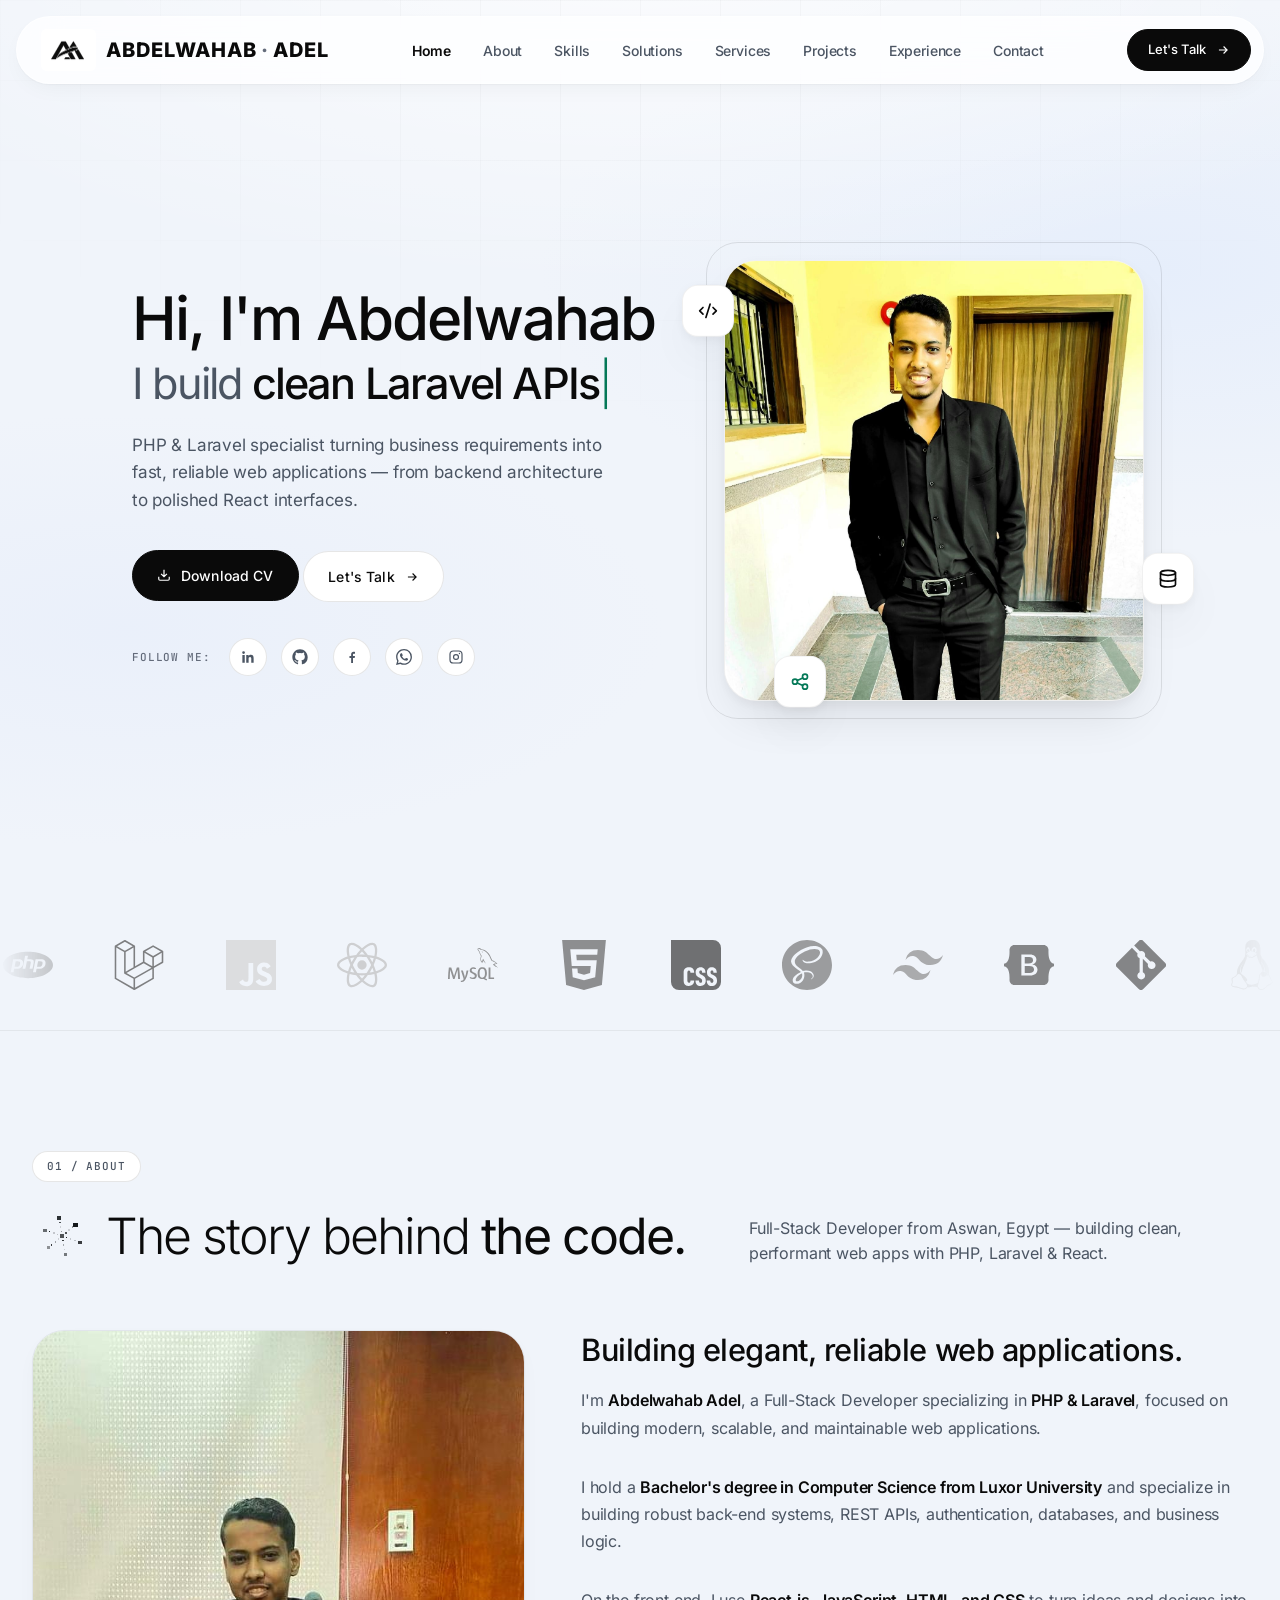
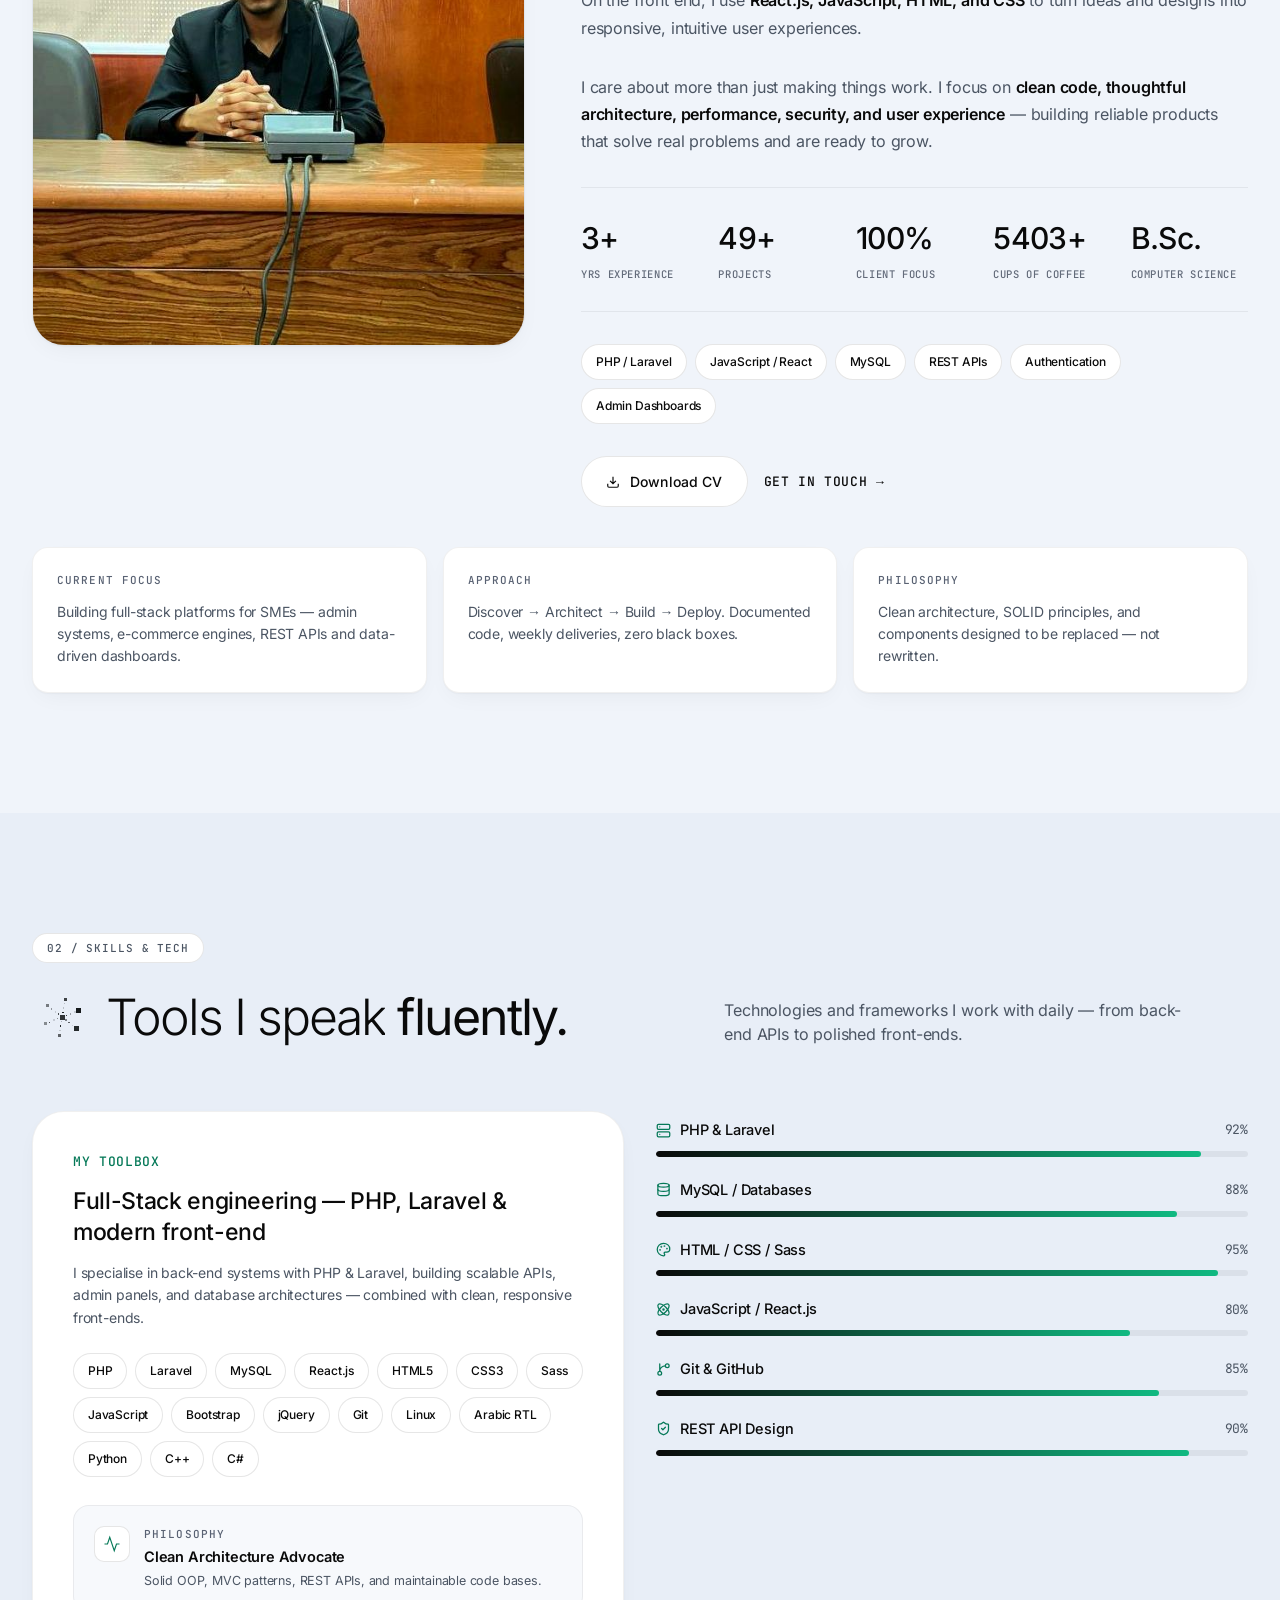
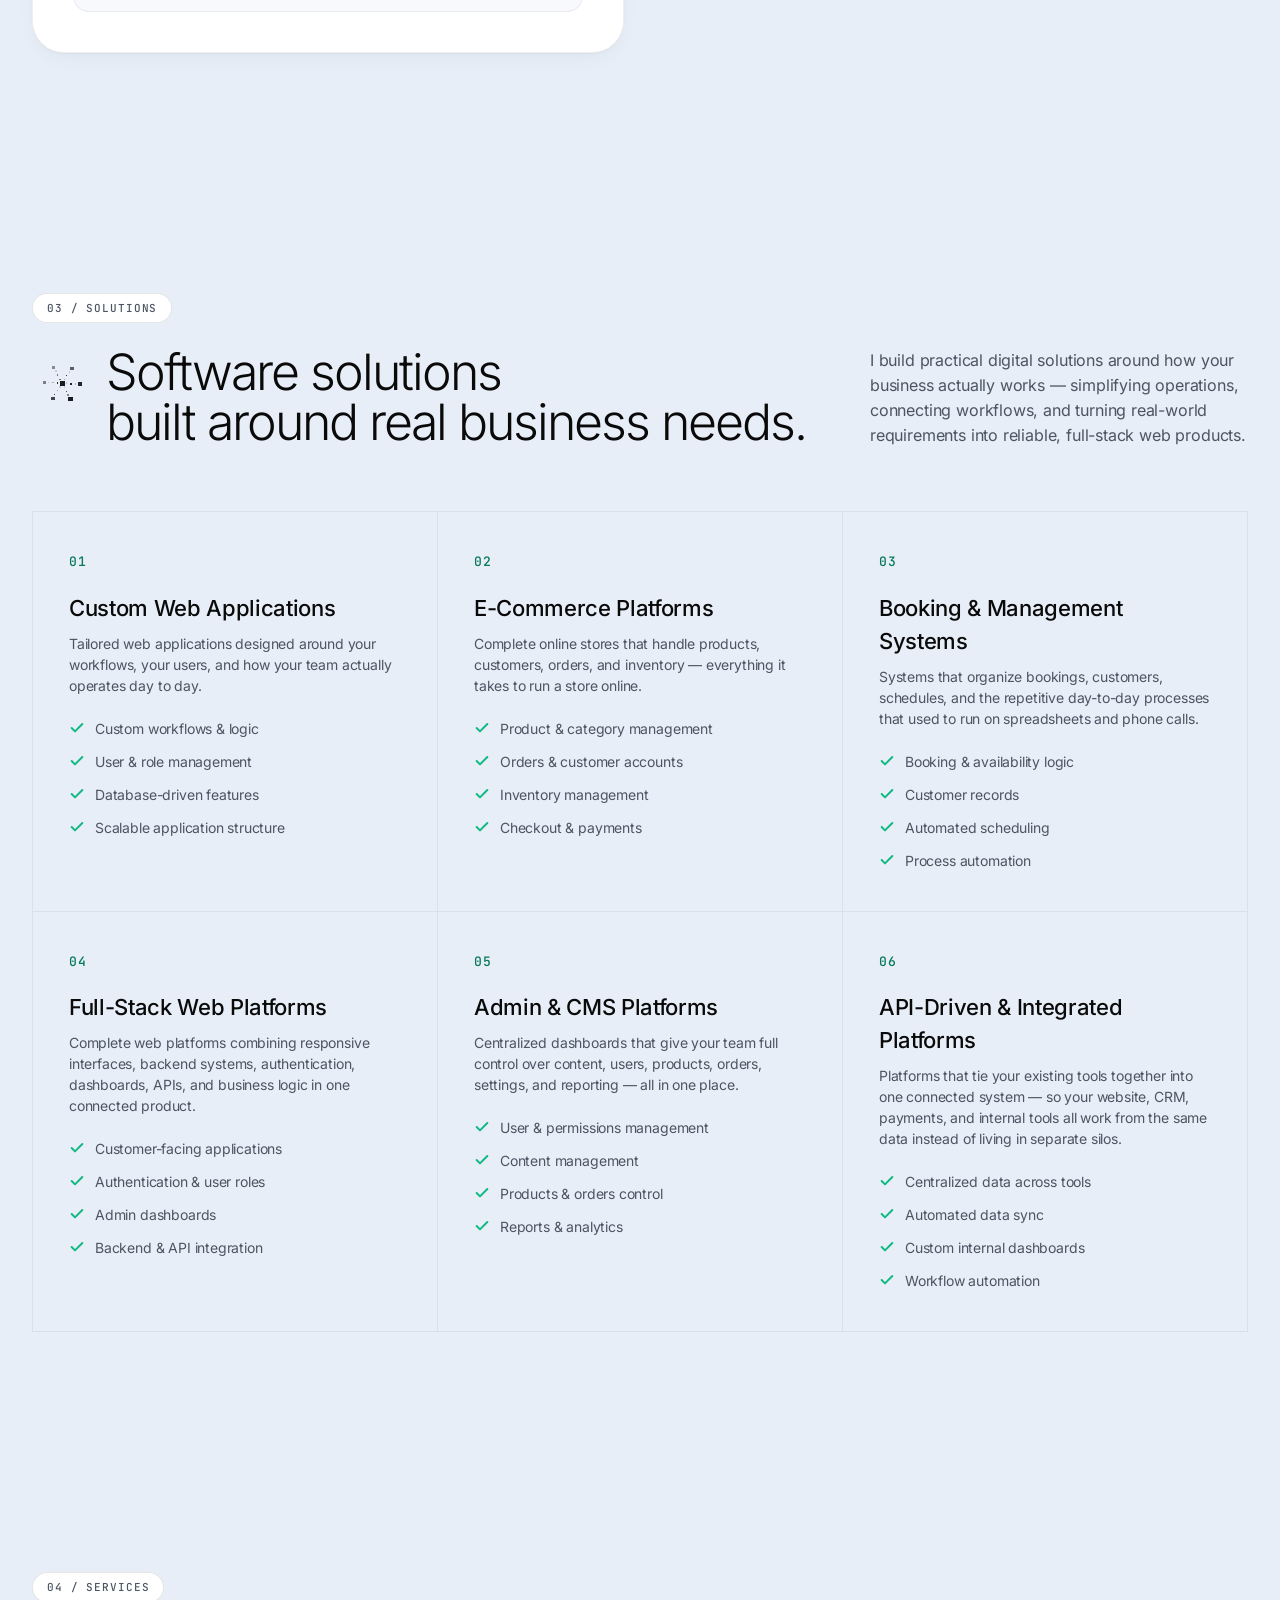
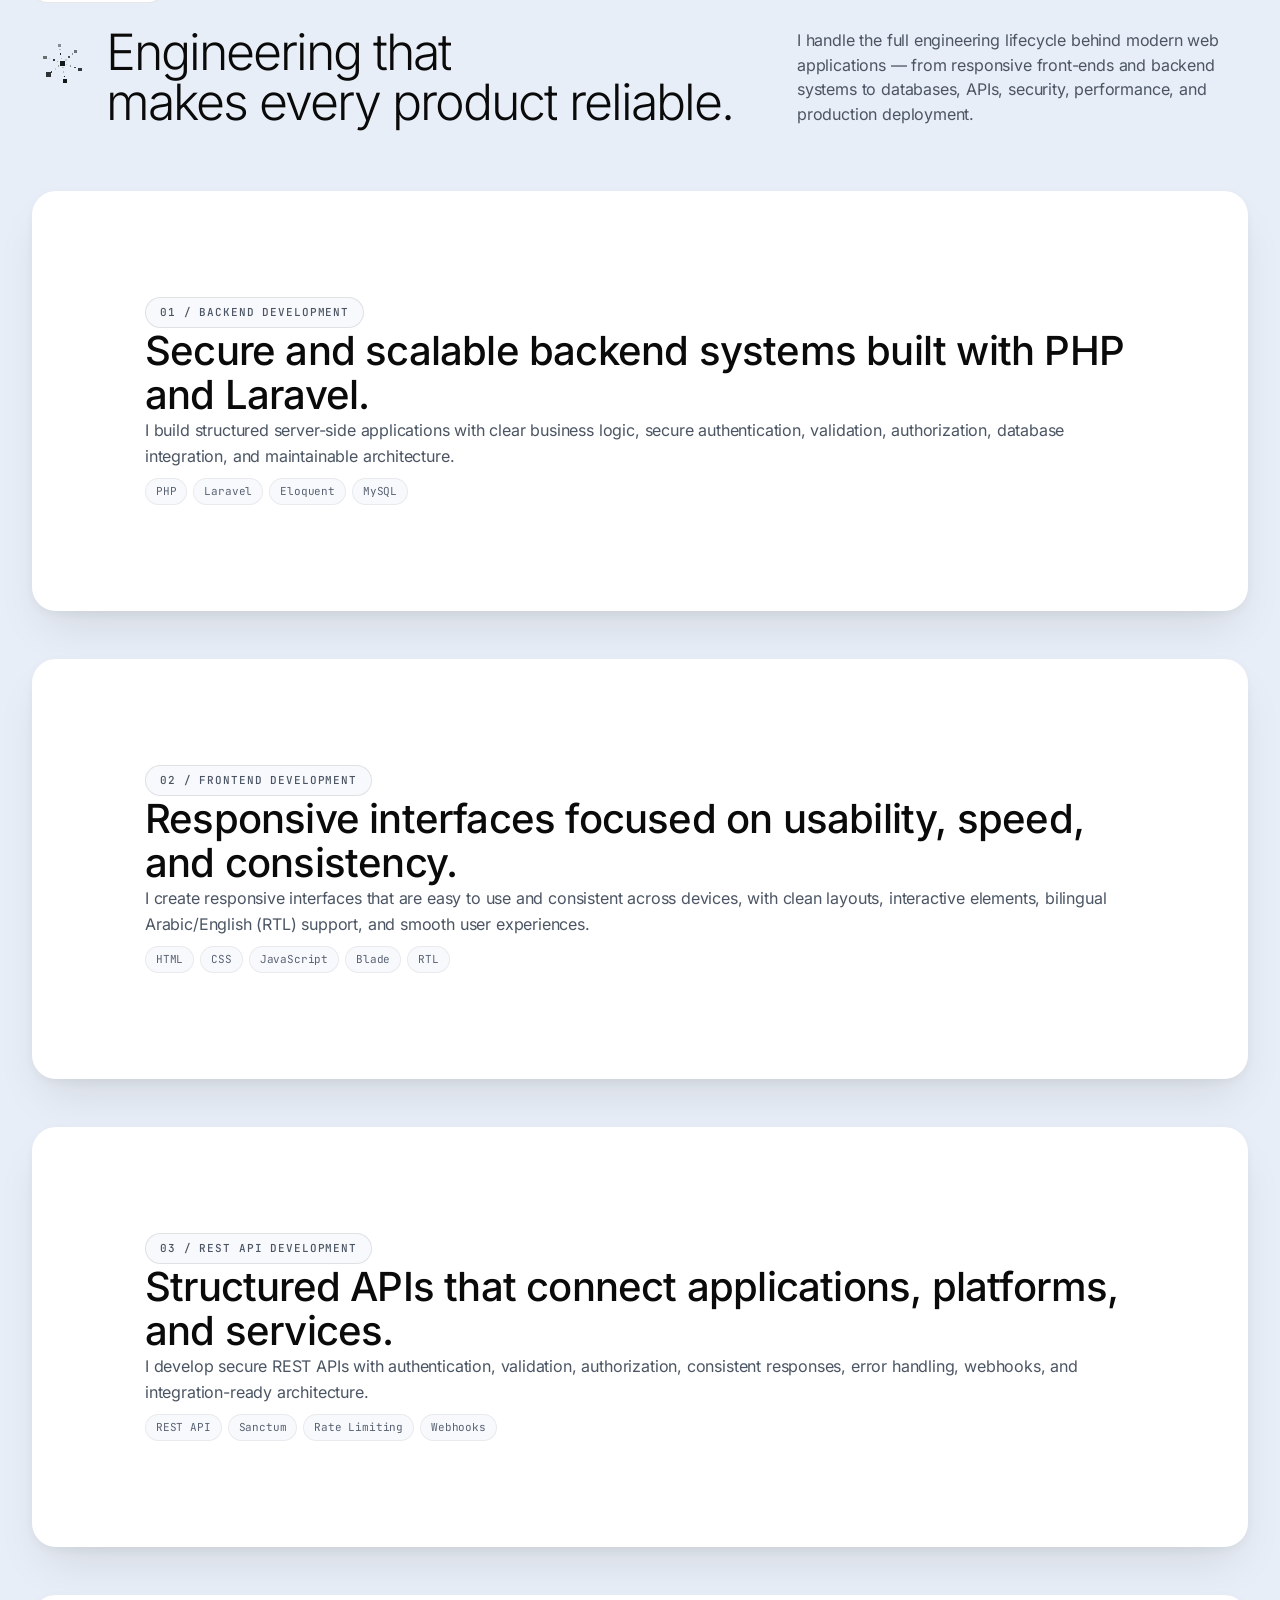
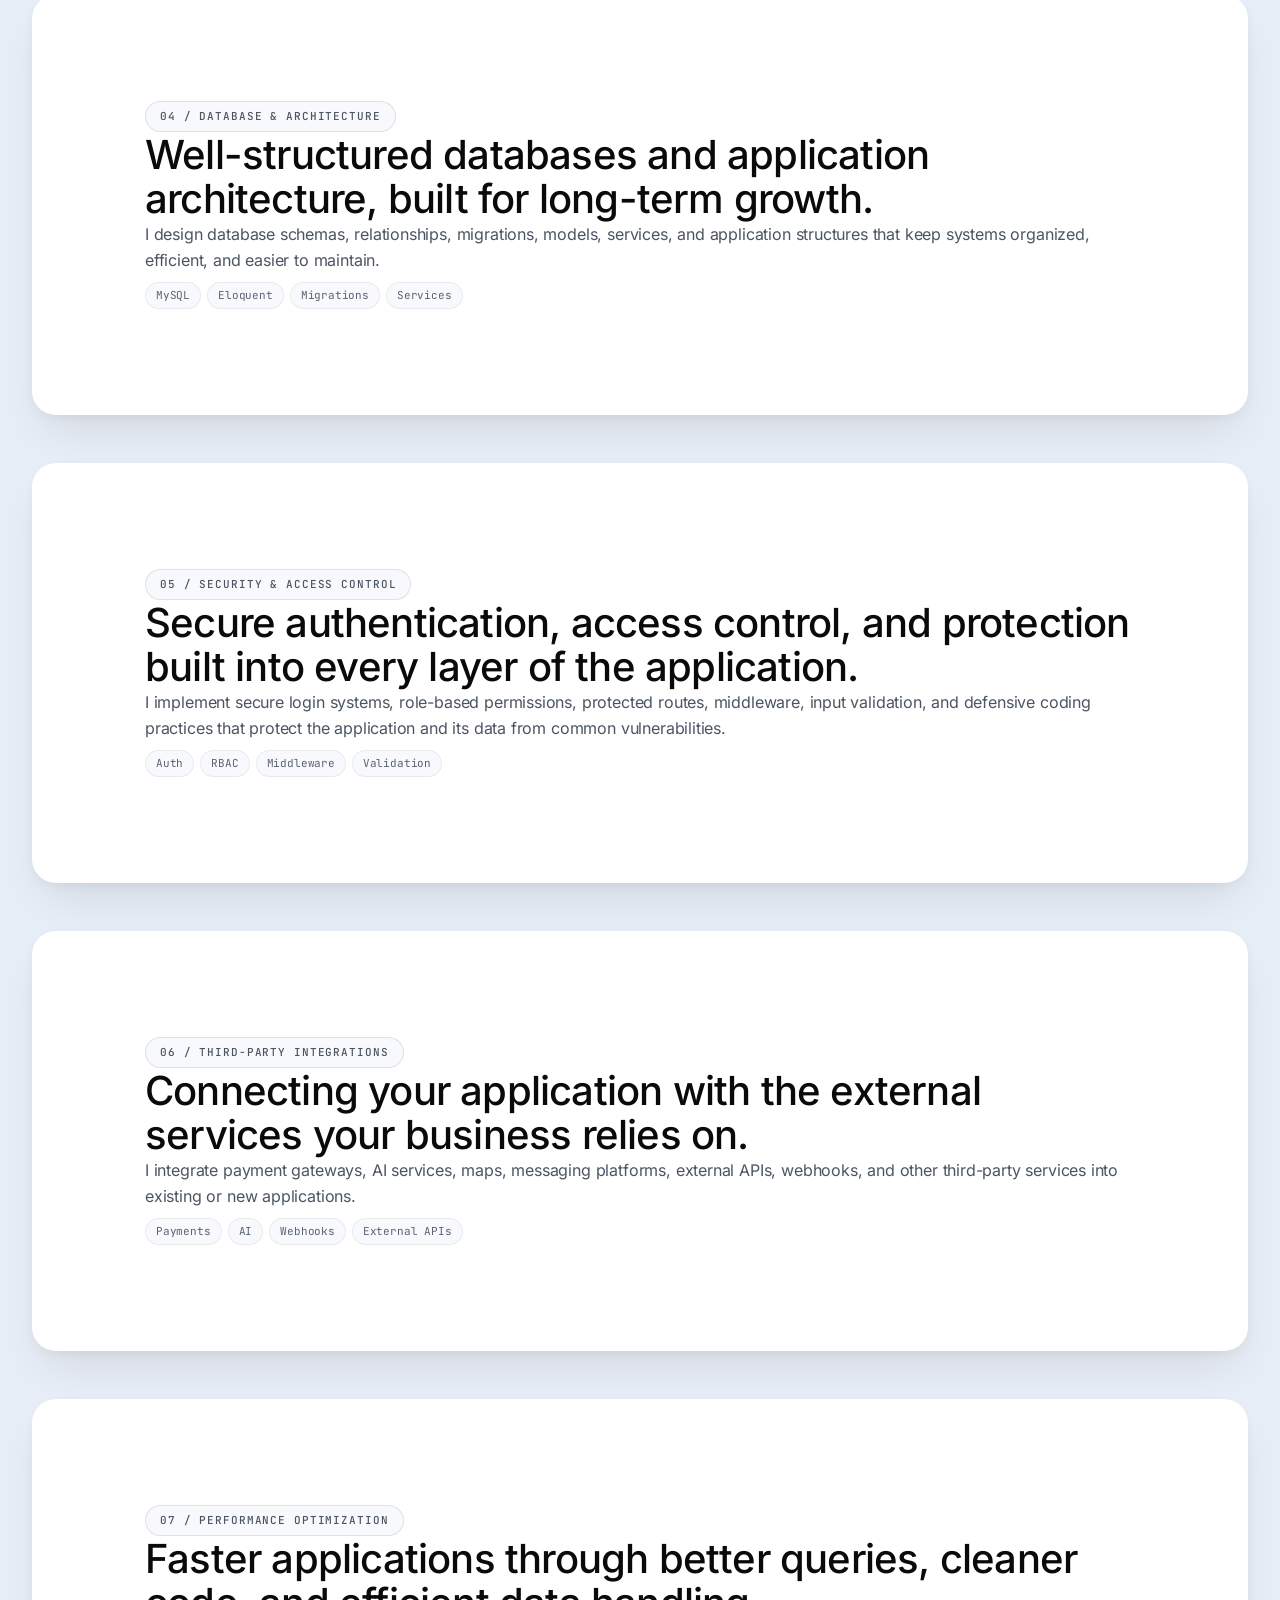
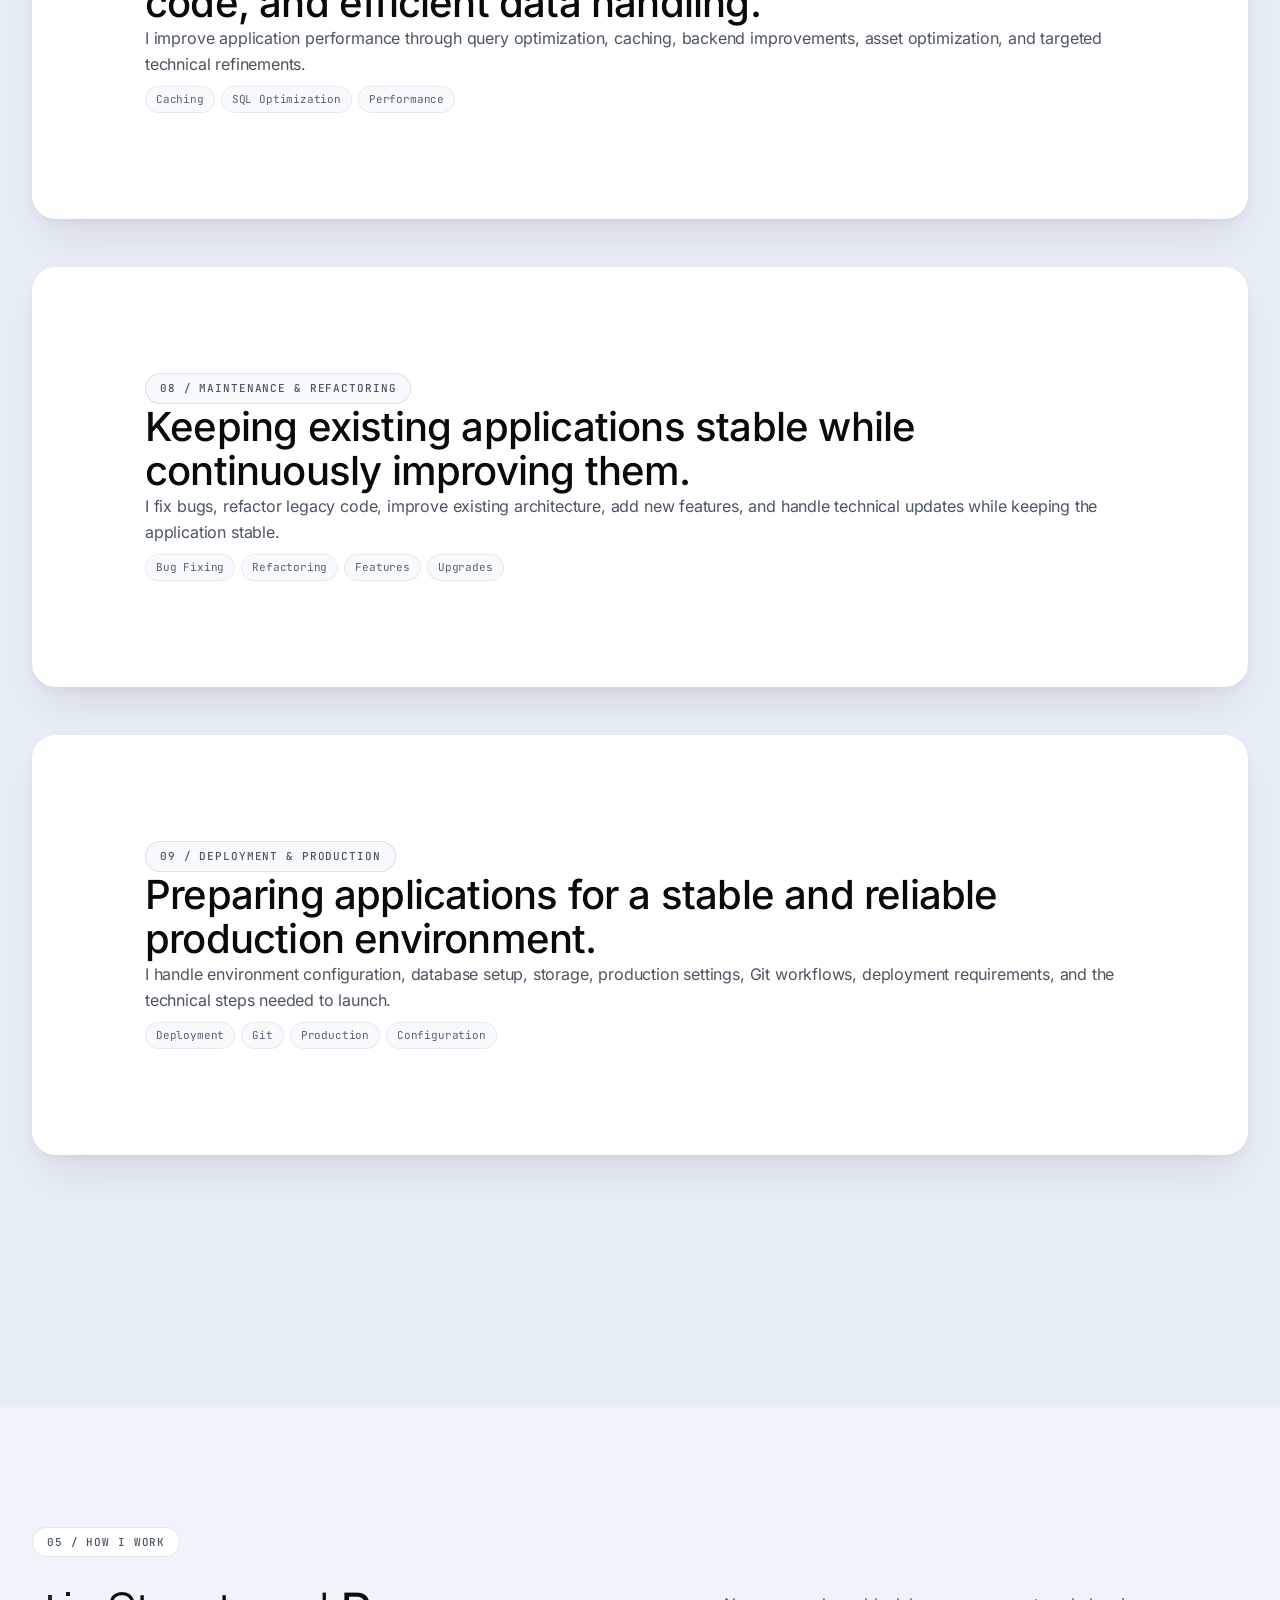
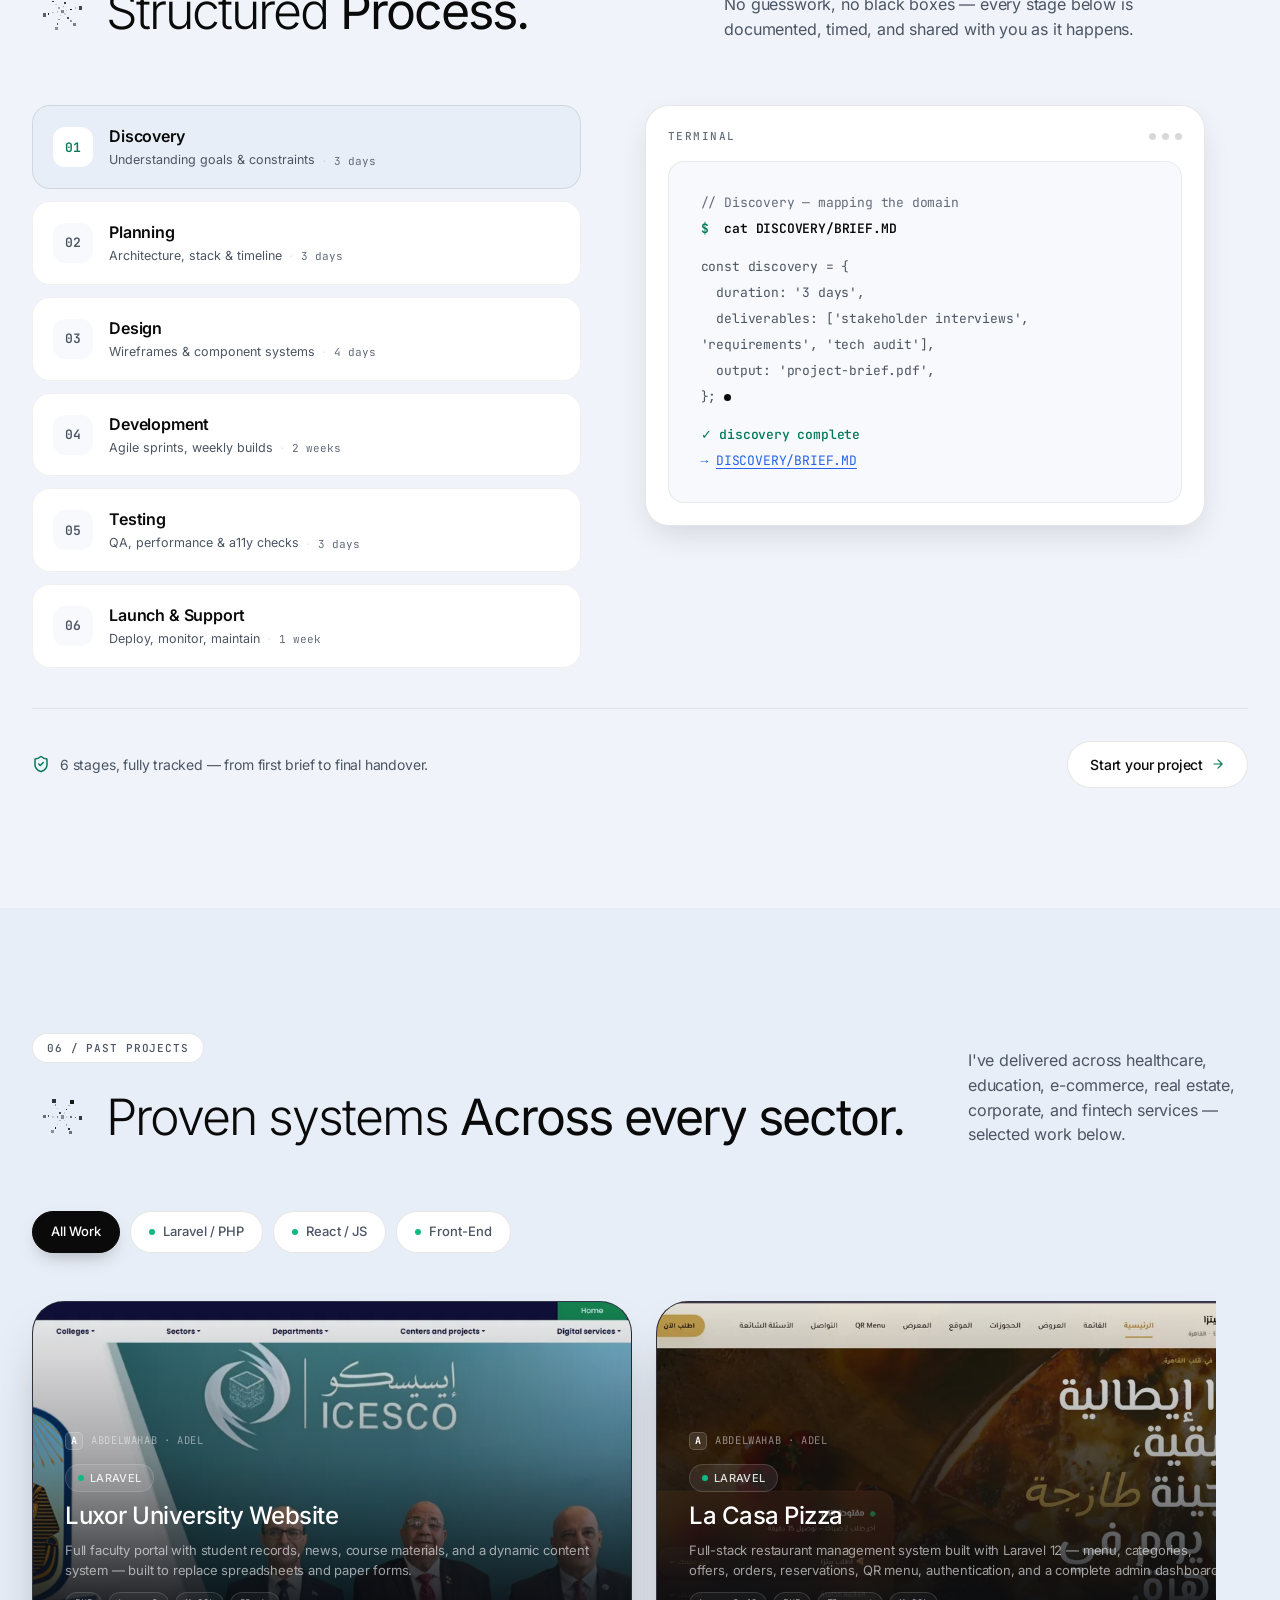
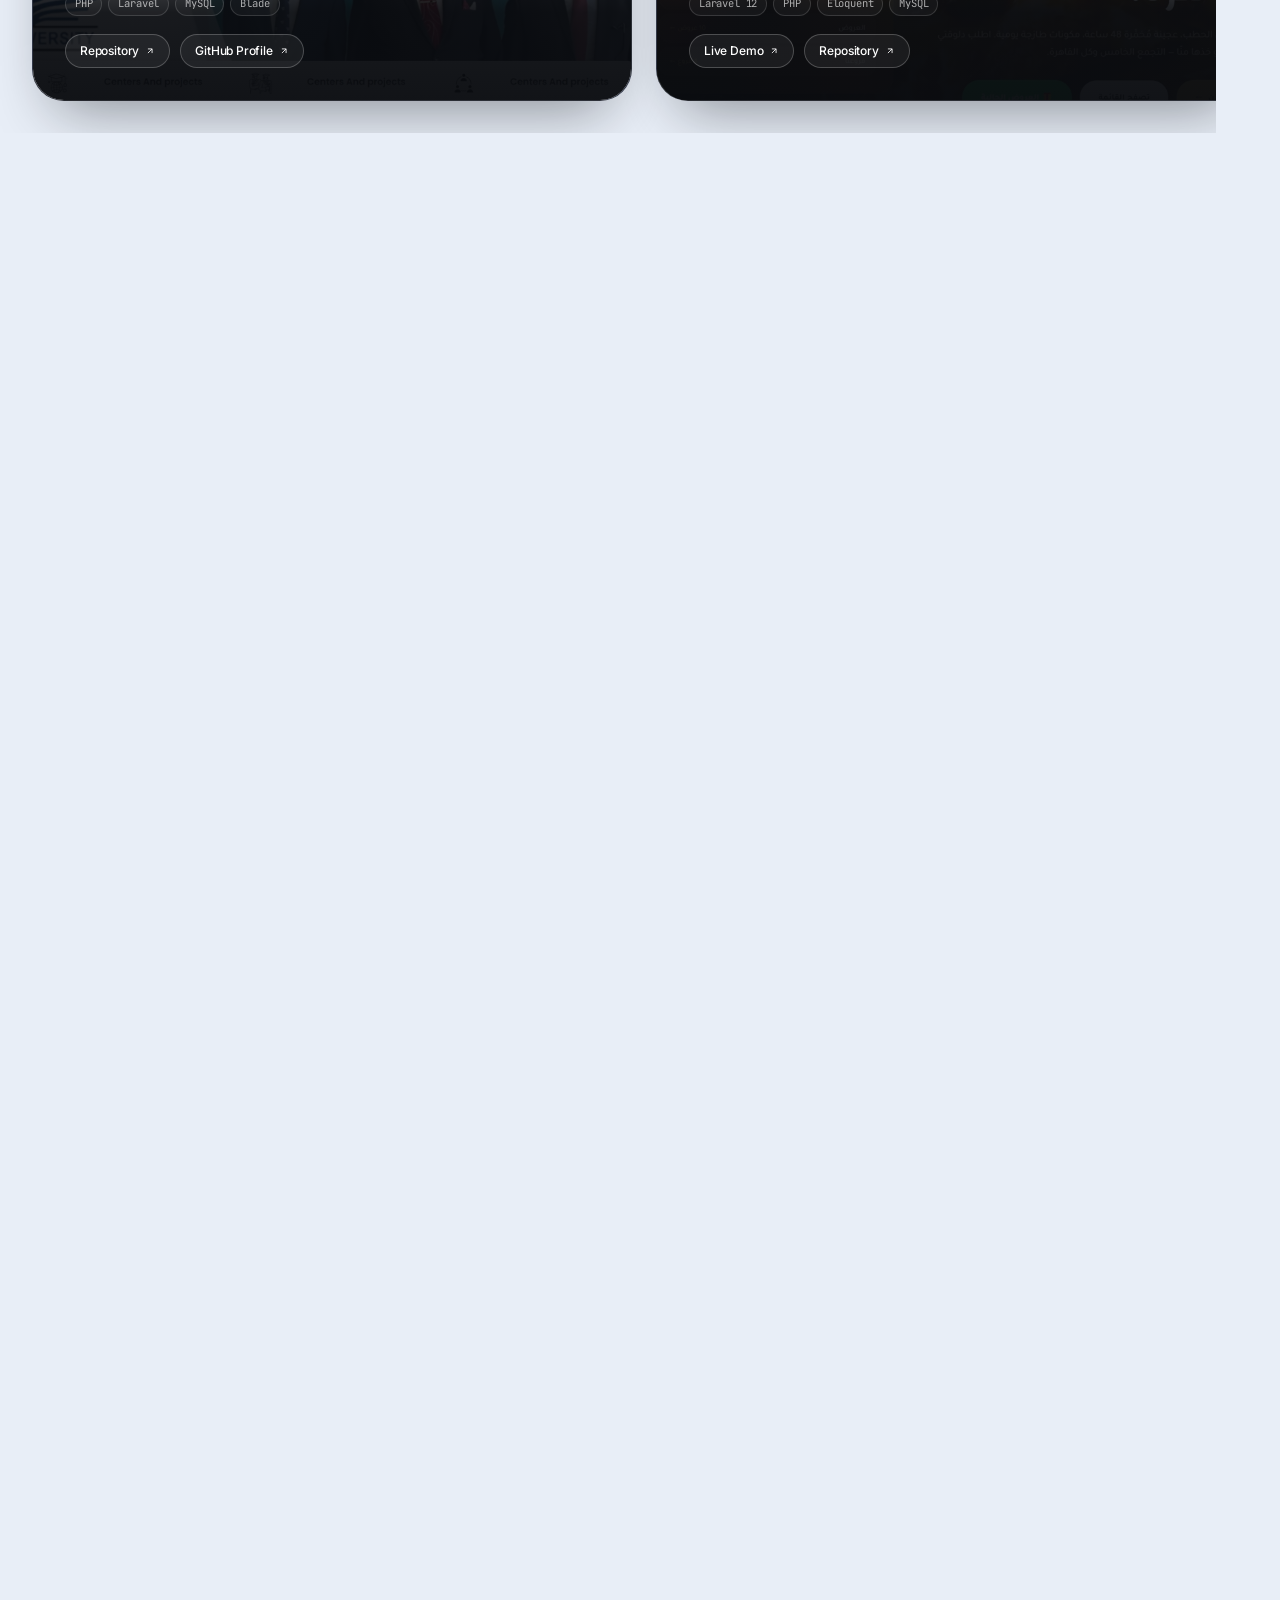
==== commit f916a95d: "Add files via upload" ====
--- a/index.html
+++ b/index.html
@@ -22,7 +22,10 @@
   <meta property="og:url" content="https://abdelwahab-adel.dev/">
   <meta property="og:title" content="Abdelwahab Adel — Full-Stack Software Engineer">
   <meta property="og:description" content="Building scalable digital systems with PHP, Laravel, React.js & MySQL. 49+ production-grade projects.">
-  <meta property="og:image" content="https://abdelwahab-adel.dev/assets/images/profile-hero.jpg">
+  <meta property="og:image" content="https://abdelwahab-adel.dev/assets/images/og-cover.jpg">
+  <meta property="og:image:width" content="1200">
+  <meta property="og:image:height" content="630">
+  <meta property="og:image:alt" content="Abdelwahab Adel — Full-Stack Developer (PHP, Laravel, React)">
   <meta property="og:locale" content="en_US">
   <meta property="og:site_name" content="Abdelwahab Adel">
 
@@ -30,17 +33,15 @@
   <meta name="twitter:card" content="summary_large_image">
   <meta name="twitter:title" content="Abdelwahab Adel — Full-Stack Software Engineer">
   <meta name="twitter:description" content="Building scalable digital systems with PHP, Laravel, React.js & MySQL.">
-  <meta name="twitter:image" content="https://abdelwahab-adel.dev/assets/images/profile-hero.jpg">
-
-  <!-- Performance -->
-  <link rel="preconnect" href="https://fonts.googleapis.com">
-  <link rel="preconnect" href="https://fonts.gstatic.com" crossorigin>
-
-  <!-- Fonts -->
-  <link rel="stylesheet" href="https://fonts.googleapis.com/css2?family=Inter:wght@200;300;400;500;600;700;800&family=JetBrains+Mono:wght@400;500;600&display=swap">
+  <meta name="twitter:image" content="https://abdelwahab-adel.dev/assets/images/og-cover.jpg">
+  <meta name="twitter:image:alt" content="Abdelwahab Adel — Full-Stack Developer (PHP, Laravel, React)">
+
+  <!-- Fonts (self-hosted, see @font-face in style.css) -->
+  <link rel="preload" href="assets/fonts/inter-latin-wght-normal.woff2" as="font" type="font/woff2" crossorigin>
 
   <!-- Styles -->
   <link rel="stylesheet" href="style.css">
+  <noscript><link rel="stylesheet" href="assets/noscript.css"></noscript>
 
   <!-- Structured Data -->
   <script type="application/ld+json">
@@ -50,13 +51,12 @@
     "name": "Abdelwahab Adel",
     "jobTitle": "Full-Stack Software Engineer",
     "url": "https://abdelwahab-adel.dev/",
-    "image": "assets/images/profile-hero.jpg",
+    "image": "https://abdelwahab-adel.dev/assets/images/profile-hero.jpg",
     "sameAs": [
       "https://www.linkedin.com/in/abdelwahab-adel-57265926b",
       "https://github.com/abdelwahab-adel/",
       "https://www.facebook.com/profile.php?id=100008450681129",
-      "https://www.instagram.com/abd_elwahab_adel",
-      "https://wa.me/201100340198"
+      "https://www.instagram.com/abd_elwahab_adel"
     ],
     "knowsAbout": ["PHP", "Laravel", "MySQL", "React.js", "JavaScript", "HTML5", "CSS3", "Sass", "Git", "Linux", "REST API", "Software Architecture"],
     "worksFor": {"@type": "Organization", "name": "Freelance"},
@@ -68,12 +68,11 @@
 <body>
 
   <!-- ════════════════ INTRO PRELOADER ════════════════ -->
-  <div id="preloader" class="preloader">
+  <div id="preloader" class="preloader" aria-hidden="true">
     <div class="preloader-inner">
       <span class="preloader-wordmark">ABDELWAHAB<em>·</em>ADEL</span>
       <span class="preloader-role mono">FULL-STACK DEVELOPER</span>
     </div>
-    <noscript><style>.preloader-wordmark,.preloader-role{opacity:1!important;transform:none!important;}</style></noscript>
   </div>
 
   <!-- Skip link -->
@@ -84,18 +83,13 @@
 
   <!-- Scroll progress -->
   <div class="scroll-progress" id="scroll-progress" aria-hidden="true"></div>
-
-  <main id="main">
 
     <!-- ════════════════ NAVBAR ════════════════ -->
     <header class="nav" id="nav">
       <div class="nav-inner">
-          <a href="index.html#home"  class="logo" aria-label="Abdelwahab Adel — home">
+          <a href="#home" class="logo" aria-label="Abdelwahab Adel — home">
     <span class="logo-mark">
-        <img 
-            src="assets/images/ChatGPT Image Sep 15, 2026, 07_36_10 PM.png" 
-            alt="Abdelwahab Adel Logo"
-        >
+        <img src="assets/images/logo.webp" alt="" width="220" height="98">
     </span>
 
     <span class="logo-text">
@@ -115,7 +109,7 @@
         </nav>
 
         <div class="nav-actions">
-          <a href="index.html#contact" class="btn btn-primary nav-cta">
+          <a href="#contact" class="btn btn-primary nav-cta">
             <span>Let's Talk</span>
             <svg width="14" height="14" viewBox="0 0 24 24" fill="none" stroke="currentColor" stroke-width="2"><path d="M5 12h14M13 6l6 6-6 6"/></svg>
           </a>
@@ -150,6 +144,8 @@
       </div>
     </nav>
 
+    <main id="main" tabindex="-1">
+
     <!-- ════════════════ HERO ════════════════ -->
     <section id="home" class="hero">
       <div class="container">
@@ -157,9 +153,9 @@
           <div class="hero-text">
             
 
-            <h1 class="hero-title-v2">
+            <h1 class="hero-title-v2" aria-label="Hi, I'm Abdelwahab. I build scalable web apps, clean Laravel APIs, modern interfaces and full-stack platforms.">
               Hi, I'm Abdelwahab
-              <span class="hero-typing-line">I build <span id="typing-text" class="typing-text"></span><span class="typing-cursor">|</span></span>
+              <span class="hero-typing-line" aria-hidden="true">I build <span id="typing-text" class="typing-text">scalable web apps.</span><span class="typing-cursor">|</span></span>
             </h1>
 
             <p class="hero-desc-v2 reveal">
@@ -203,7 +199,7 @@
             <div class="portrait-frame" aria-hidden="true"></div>
             <div class="portrait-img">
               <div class="portrait-placeholder">
-                <img src="assets/images/profile-hero.jpg" alt="Abdelwahab Adel — Full-Stack Developer" srcset="">
+                <img src="assets/images/profile-hero.jpg" alt="Abdelwahab Adel — Full-Stack Developer" width="1365" height="1600" fetchpriority="high" decoding="async">
               </div>
             </div>
             <div class="portrait-badge b1" data-parallax="0.1" aria-hidden="true">
@@ -230,38 +226,34 @@
     <!-- ════════════════ MARQUEE ════════════════ -->
     <section class="marquee" aria-label="Technology stack">
       <div class="marquee-track">
-       <div class="marquee">
-  <div class="marquee-inner">
-
-    <img src="https://cdn.simpleicons.org/php" alt="PHP">
-    <img src="https://cdn.simpleicons.org/laravel" alt="Laravel">
-    <img src="https://cdn.simpleicons.org/javascript" alt="JavaScript">
-    <img src="https://cdn.simpleicons.org/react" alt="React">
-    <img src="https://cdn.simpleicons.org/mysql" alt="MySQL">
-    <img src="https://cdn.simpleicons.org/html5" alt="HTML5">
-    <img src="https://cdn.simpleicons.org/css" alt="CSS3">
-    <img src="https://cdn.simpleicons.org/sass" alt="Sass">
-    <img src="https://cdn.simpleicons.org/tailwindcss" alt="Tailwind CSS">
-    <img src="https://cdn.simpleicons.org/bootstrap" alt="Bootstrap">
-    <img src="https://cdn.simpleicons.org/git" alt="Git">
-    <img src="https://cdn.simpleicons.org/linux" alt="Linux">
-
-    <!-- Duplicate the icon set to create a seamless infinite scroll -->
-    <img src="https://cdn.simpleicons.org/php" alt="PHP">
-    <img src="https://cdn.simpleicons.org/laravel" alt="Laravel">
-    <img src="https://cdn.simpleicons.org/javascript" alt="JavaScript">
-    <img src="https://cdn.simpleicons.org/react" alt="React">
-    <img src="https://cdn.simpleicons.org/mysql" alt="MySQL">
-    <img src="https://cdn.simpleicons.org/html5" alt="HTML5">
-    <img src="https://cdn.simpleicons.org/css" alt="CSS3">
-    <img src="https://cdn.simpleicons.org/sass" alt="Sass">
-    <img src="https://cdn.simpleicons.org/tailwindcss" alt="Tailwind CSS">
-    <img src="https://cdn.simpleicons.org/bootstrap" alt="Bootstrap">
-    <img src="https://cdn.simpleicons.org/git" alt="Git">
-    <img src="https://cdn.simpleicons.org/linux" alt="Linux">
-
-  </div> 
-</div>
+        <ul class="marquee-group">
+          <li><img src="assets/icons/tech/php.svg" alt="PHP" width="50" height="50"></li>
+          <li><img src="assets/icons/tech/laravel.svg" alt="Laravel" width="50" height="50"></li>
+          <li><img src="assets/icons/tech/javascript.svg" alt="JavaScript" width="50" height="50"></li>
+          <li><img src="assets/icons/tech/react.svg" alt="React" width="50" height="50"></li>
+          <li><img src="assets/icons/tech/mysql.svg" alt="MySQL" width="50" height="50"></li>
+          <li><img src="assets/icons/tech/html5.svg" alt="HTML5" width="50" height="50"></li>
+          <li><img src="assets/icons/tech/css.svg" alt="CSS3" width="50" height="50"></li>
+          <li><img src="assets/icons/tech/sass.svg" alt="Sass" width="50" height="50"></li>
+          <li><img src="assets/icons/tech/tailwindcss.svg" alt="Tailwind CSS" width="50" height="50"></li>
+          <li><img src="assets/icons/tech/bootstrap.svg" alt="Bootstrap" width="50" height="50"></li>
+          <li><img src="assets/icons/tech/git.svg" alt="Git" width="50" height="50"></li>
+          <li><img src="assets/icons/tech/linux.svg" alt="Linux" width="50" height="50"></li>
+        </ul>
+        <ul class="marquee-group" aria-hidden="true">
+          <li><img src="assets/icons/tech/php.svg" alt="" width="50" height="50"></li>
+          <li><img src="assets/icons/tech/laravel.svg" alt="" width="50" height="50"></li>
+          <li><img src="assets/icons/tech/javascript.svg" alt="" width="50" height="50"></li>
+          <li><img src="assets/icons/tech/react.svg" alt="" width="50" height="50"></li>
+          <li><img src="assets/icons/tech/mysql.svg" alt="" width="50" height="50"></li>
+          <li><img src="assets/icons/tech/html5.svg" alt="" width="50" height="50"></li>
+          <li><img src="assets/icons/tech/css.svg" alt="" width="50" height="50"></li>
+          <li><img src="assets/icons/tech/sass.svg" alt="" width="50" height="50"></li>
+          <li><img src="assets/icons/tech/tailwindcss.svg" alt="" width="50" height="50"></li>
+          <li><img src="assets/icons/tech/bootstrap.svg" alt="" width="50" height="50"></li>
+          <li><img src="assets/icons/tech/git.svg" alt="" width="50" height="50"></li>
+          <li><img src="assets/icons/tech/linux.svg" alt="" width="50" height="50"></li>
+        </ul>
       </div>
     </section>
 
@@ -273,7 +265,7 @@
             <span class="section-pill">01 / About</span>
             <div class="title-row">
 
-              <canvas id="pixelIcon" width="80" height="80" class="pixel-icon"></canvas>
+              <canvas width="80" height="80" class="pixel-icon" aria-hidden="true"></canvas>
 
 
 <h2 class="section-title">
@@ -289,7 +281,7 @@
         <div class="about-hero">
           <div class="about-photo reveal">
             <div class="about-photo-ph">
-                <img src="assets/images/profile.jpeg" alt="Abdelwahab Adel" srcset="">
+                <img src="assets/images/profile.jpeg" alt="Abdelwahab Adel" width="643" height="702" loading="lazy" decoding="async">
             </div>
           </div>
 
@@ -446,7 +438,7 @@
                 </span>
                 <span class="skill-value">92%</span>
               </div>
-              <div class="progress-track"><div class="progress-bar" data-target="92"></div></div>
+              <div class="progress-track" aria-hidden="true"><div class="progress-bar" data-target="92"></div></div>
             </div>
             <div class="skill-progress-item">
               <div class="skill-row">
@@ -456,7 +448,7 @@
                 </span>
                 <span class="skill-value">88%</span>
               </div>
-              <div class="progress-track"><div class="progress-bar" data-target="88"></div></div>
+              <div class="progress-track" aria-hidden="true"><div class="progress-bar" data-target="88"></div></div>
             </div>
             <div class="skill-progress-item">
               <div class="skill-row">
@@ -466,7 +458,7 @@
                 </span>
                 <span class="skill-value">95%</span>
               </div>
-              <div class="progress-track"><div class="progress-bar" data-target="95"></div></div>
+              <div class="progress-track" aria-hidden="true"><div class="progress-bar" data-target="95"></div></div>
             </div>
             <div class="skill-progress-item">
               <div class="skill-row">
@@ -476,7 +468,7 @@
                 </span>
                 <span class="skill-value">80%</span>
               </div>
-              <div class="progress-track"><div class="progress-bar" data-target="80"></div></div>
+              <div class="progress-track" aria-hidden="true"><div class="progress-bar" data-target="80"></div></div>
             </div>
             <div class="skill-progress-item">
               <div class="skill-row">
@@ -486,7 +478,7 @@
                 </span>
                 <span class="skill-value">85%</span>
               </div>
-              <div class="progress-track"><div class="progress-bar" data-target="85"></div></div>
+              <div class="progress-track" aria-hidden="true"><div class="progress-bar" data-target="85"></div></div>
             </div>
             <div class="skill-progress-item">
               <div class="skill-row">
@@ -496,7 +488,7 @@
                 </span>
                 <span class="skill-value">90%</span>
               </div>
-              <div class="progress-track"><div class="progress-bar" data-target="90"></div></div>
+              <div class="progress-track" aria-hidden="true"><div class="progress-bar" data-target="90"></div></div>
             </div>
           </div>
         </div>
@@ -956,27 +948,27 @@
 
         <div class="workflow-grid">
           <div class="workflow-steps" id="workflow-steps" data-stagger role="tablist" aria-label="Workflow steps">
-            <button type="button" class="workflow-step is-active" role="tab" aria-selected="true" data-step="0">
+            <button type="button" class="workflow-step is-active" role="tab" id="wf-tab-0" aria-controls="wf-panel-0" aria-selected="true" tabindex="0" data-step="0">
               <span class="step-num">01</span>
               <span class="step-text"><strong>Discovery</strong><small>Understanding goals &amp; constraints <span class="step-duration">3 days</span></small></span>
             </button>
-            <button type="button" class="workflow-step" role="tab" aria-selected="false" data-step="1">
+            <button type="button" class="workflow-step" role="tab" id="wf-tab-1" aria-controls="wf-panel-1" aria-selected="false" tabindex="-1" data-step="1">
               <span class="step-num">02</span>
               <span class="step-text"><strong>Planning</strong><small>Architecture, stack &amp; timeline <span class="step-duration">3 days</span></small></span>
             </button>
-            <button type="button" class="workflow-step" role="tab" aria-selected="false" data-step="2">
+            <button type="button" class="workflow-step" role="tab" id="wf-tab-2" aria-controls="wf-panel-2" aria-selected="false" tabindex="-1" data-step="2">
               <span class="step-num">03</span>
               <span class="step-text"><strong>Design</strong><small>Wireframes &amp; component systems <span class="step-duration">4 days</span></small></span>
             </button>
-            <button type="button" class="workflow-step" role="tab" aria-selected="false" data-step="3">
+            <button type="button" class="workflow-step" role="tab" id="wf-tab-3" aria-controls="wf-panel-3" aria-selected="false" tabindex="-1" data-step="3">
               <span class="step-num">04</span>
               <span class="step-text"><strong>Development</strong><small>Agile sprints, weekly builds <span class="step-duration">2 weeks</span></small></span>
             </button>
-            <button type="button" class="workflow-step" role="tab" aria-selected="false" data-step="4">
+            <button type="button" class="workflow-step" role="tab" id="wf-tab-4" aria-controls="wf-panel-4" aria-selected="false" tabindex="-1" data-step="4">
               <span class="step-num">05</span>
               <span class="step-text"><strong>Testing</strong><small>QA, performance &amp; a11y checks <span class="step-duration">3 days</span></small></span>
             </button>
-            <button type="button" class="workflow-step" role="tab" aria-selected="false" data-step="5">
+            <button type="button" class="workflow-step" role="tab" id="wf-tab-5" aria-controls="wf-panel-5" aria-selected="false" tabindex="-1" data-step="5">
               <span class="step-num">06</span>
               <span class="step-text"><strong>Launch &amp; Support</strong><small>Deploy, monitor, maintain <span class="step-duration">1 week</span></small></span>
             </button>
@@ -993,7 +985,7 @@
 <div class="code-panel-body process-code-body">
 
   <!-- DISCOVERY/BRIEF.MD -->
-  <div class="process-code-frame is-active" data-frame="0">
+  <div class="process-code-frame is-active" id="wf-panel-0" role="tabpanel" aria-labelledby="wf-tab-0" data-frame="0">
     <div class="pt-cmt">// Discovery — mapping the domain</div>
 
     <div>
@@ -1017,7 +1009,7 @@
 
 
   <!-- PLANNING/ROADMAP.MD -->
-  <div class="process-code-frame" data-frame="1">
+  <div class="process-code-frame" id="wf-panel-1" role="tabpanel" aria-labelledby="wf-tab-1" aria-hidden="true" data-frame="1">
     <div class="pt-cmt">// Planning — architecture &amp; roadmap</div>
 
     <div>
@@ -1041,7 +1033,7 @@
 
 
   <!-- DESIGN/SYSTEM.MD -->
-  <div class="process-code-frame" data-frame="2">
+  <div class="process-code-frame" id="wf-panel-2" role="tabpanel" aria-labelledby="wf-tab-2" aria-hidden="true" data-frame="2">
     <div class="pt-cmt">// Design — wireframes &amp; UI system</div>
 
     <div>
@@ -1065,7 +1057,7 @@
 
 
   <!-- SPRINTS/SPRINT-01.MD -->
-  <div class="process-code-frame" data-frame="3">
+  <div class="process-code-frame" id="wf-panel-3" role="tabpanel" aria-labelledby="wf-tab-3" aria-hidden="true" data-frame="3">
     <div class="pt-cmt">// Sprint 1 — core modules</div>
 
     <div>
@@ -1089,7 +1081,7 @@
 
 
   <!-- QA/REPORT.MD -->
-  <div class="process-code-frame" data-frame="4">
+  <div class="process-code-frame" id="wf-panel-4" role="tabpanel" aria-labelledby="wf-tab-4" aria-hidden="true" data-frame="4">
     <div class="pt-cmt">// Testing — quality &amp; performance</div>
 
     <div>
@@ -1113,7 +1105,7 @@
 
 
   <!-- LAUNCH/CHECKLIST.MD -->
-  <div class="process-code-frame" data-frame="5">
+  <div class="process-code-frame" id="wf-panel-5" role="tabpanel" aria-labelledby="wf-tab-5" aria-hidden="true" data-frame="5">
     <div class="pt-cmt">// Launch — go live with confidence</div>
 
     <div>
@@ -1191,7 +1183,7 @@
 Challenge &amp; Success Story: Faculties needed one place to publish news, manage student records, and handle course content without juggling spreadsheets and paper forms. I designed a relational schema for students, courses and announcements, then built an admin dashboard with role-based access so staff could manage content without touching code. The result is a fast, maintainable portal that the faculty still uses to manage day-to-day academic operations.">
             <span class="project-card-glow"></span>
             <div class="project-device">
-              <img src="assets/images/graduation-project.webp" alt="Luxor University Website — faculty portal with student management" loading="lazy" onerror="this.style.display='none'"></div><span class="project-view-hint" aria-hidden="true"><span><svg width="14" height="14" viewBox="0 0 24 24" fill="none" stroke="currentColor" stroke-width="2" stroke-linecap="round" stroke-linejoin="round"><path d="M2 12s3.5-7 10-7 10 7 10 7-3.5 7-10 7-10-7-10-7Z"/><circle cx="12" cy="12" r="3"/></svg>View Case Study</span></span>
+              <img src="assets/images/graduation-project.webp" alt="Luxor University Website — faculty portal with student management" loading="lazy" width="1200" height="539"></div><button type="button" class="project-open" aria-label="View case study: Luxor University Website"></button><span class="project-view-hint" aria-hidden="true"><span><svg width="14" height="14" viewBox="0 0 24 24" fill="none" stroke="currentColor" stroke-width="2" stroke-linecap="round" stroke-linejoin="round"><path d="M2 12s3.5-7 10-7 10 7 10 7-3.5 7-10 7-10-7-10-7Z"/><circle cx="12" cy="12" r="3"/></svg>View Case Study</span></span>
             <div class="project-card-content">
               <div class="project-brand"><span class="project-brand-mark">A</span> ABDELWAHAB · ADEL</div>
               <span class="project-tag-pill"><span class="filter-dot"></span>Laravel</span>
@@ -1201,7 +1193,7 @@
                 <span>PHP</span><span>Laravel</span><span>MySQL</span><span>Blade</span>
               </div>
               <div class="project-links">
-                <a href="https://github.com/abdelwahab-adel/Unvinersity-Website.git" target="_blank" rel="noopener" class="project-link">Repository <svg width="10" height="10" viewBox="0 0 24 24" fill="none" stroke="currentColor" stroke-width="2"><path d="M7 17L17 7M7 7h10v10"/></svg></a>
+                <a href="https://github.com/abdelwahab-adel/Unvinersity-Website" target="_blank" rel="noopener" class="project-link">Repository <svg width="10" height="10" viewBox="0 0 24 24" fill="none" stroke="currentColor" stroke-width="2"><path d="M7 17L17 7M7 7h10v10"/></svg></a>
                 <a href="https://github.com/abdelwahab-adel/" target="_blank" rel="noopener" class="project-link">GitHub Profile <svg width="10" height="10" viewBox="0 0 24 24" fill="none" stroke="currentColor" stroke-width="2"><path d="M7 17L17 7M7 7h10v10"/></svg></a>
               </div>
             </div>
@@ -1216,7 +1208,7 @@
 Challenge &amp; Success Story: I transformed a static restaurant website into a dynamic Laravel application with an admin dashboard for managing menus, orders, reservations, offers, branches, and restaurant tables. The system also includes authentication, QR Menu, image management, and structured database relationships, providing a scalable solution for managing the restaurant's digital operations.">
             <span class="project-card-glow"></span>
             <div class="project-device">
-              <img src="assets/images/la-casa-pizza-thumb.webp" alt="La Casa Pizza — authentic Italian restaurant website" loading="lazy" onerror="this.style.display='none'"></div><span class="project-view-hint" aria-hidden="true"><span><svg width="14" height="14" viewBox="0 0 24 24" fill="none" stroke="currentColor" stroke-width="2" stroke-linecap="round" stroke-linejoin="round"><path d="M2 12s3.5-7 10-7 10 7 10 7-3.5 7-10 7-10-7-10-7Z"/><circle cx="12" cy="12" r="3"/></svg>View Case Study</span></span>
+              <img src="assets/images/la-casa-pizza-thumb.webp" alt="La Casa Pizza — authentic Italian restaurant website" loading="lazy" width="1200" height="580"></div><button type="button" class="project-open" aria-label="View case study: La Casa Pizza"></button><span class="project-view-hint" aria-hidden="true"><span><svg width="14" height="14" viewBox="0 0 24 24" fill="none" stroke="currentColor" stroke-width="2" stroke-linecap="round" stroke-linejoin="round"><path d="M2 12s3.5-7 10-7 10 7 10 7-3.5 7-10 7-10-7-10-7Z"/><circle cx="12" cy="12" r="3"/></svg>View Case Study</span></span>
             <div class="project-card-content">
               <div class="project-brand"><span class="project-brand-mark">A</span> ABDELWAHAB · ADEL</div>
               <span class="project-tag-pill"><span class="filter-dot"></span>Laravel</span>
@@ -1227,7 +1219,7 @@
               </div>
               <div class="project-links">
                 <a href="https://casa-pizza.great-site.net/" target="_blank" rel="noopener" class="project-link">Live Demo <svg width="10" height="10" viewBox="0 0 24 24" fill="none" stroke="currentColor" stroke-width="2"><path d="M7 17L17 7M7 7h10v10"/></svg></a>
-                <a href="https://github.com/abdelwahab-adel/" target="_blank" rel="noopener" class="project-link">GitHub Profile <svg width="10" height="10" viewBox="0 0 24 24" fill="none" stroke="currentColor" stroke-width="2"><path d="M7 17L17 7M7 7h10v10"/></svg></a>
+                <a href="https://github.com/abdelwahab-adel/La-Casa-Pizza-Restaurant-Management-System" target="_blank" rel="noopener" class="project-link">Repository <svg width="10" height="10" viewBox="0 0 24 24" fill="none" stroke="currentColor" stroke-width="2"><path d="M7 17L17 7M7 7h10v10"/></svg></a>
               </div>
             </div>
           </article>
@@ -1241,7 +1233,7 @@
 Challenge &amp; Success Story: Clinics needed a single system to manage patient records, doctor schedules, and appointment booking while keeping sensitive medical data properly access-controlled. I engineered a role-based system separating admin, doctor, and reception permissions, with an appointments engine that prevents double-booking and a reporting layer for basic analytics — turning a paper-based process into a reliable digital workflow.">
             <span class="project-card-glow"></span>
             <div class="project-device">
-              <img src="assets/images/hospital-management-thumb.webp" alt="Hospital Management System — patient records and appointments" loading="lazy" onerror="this.style.display='none'"></div><span class="project-view-hint" aria-hidden="true"><span><svg width="14" height="14" viewBox="0 0 24 24" fill="none" stroke="currentColor" stroke-width="2" stroke-linecap="round" stroke-linejoin="round"><path d="M2 12s3.5-7 10-7 10 7 10 7-3.5 7-10 7-10-7-10-7Z"/><circle cx="12" cy="12" r="3"/></svg>View Case Study</span></span>
+              <img src="assets/images/hospital-management-thumb.webp" alt="Hospital Management System — patient records and appointments" loading="lazy" width="1200" height="611"></div><button type="button" class="project-open" aria-label="View case study: Hospital Management System"></button><span class="project-view-hint" aria-hidden="true"><span><svg width="14" height="14" viewBox="0 0 24 24" fill="none" stroke="currentColor" stroke-width="2" stroke-linecap="round" stroke-linejoin="round"><path d="M2 12s3.5-7 10-7 10 7 10 7-3.5 7-10 7-10-7-10-7Z"/><circle cx="12" cy="12" r="3"/></svg>View Case Study</span></span>
             <div class="project-card-content">
               <div class="project-brand"><span class="project-brand-mark">A</span> ABDELWAHAB · ADEL</div>
               <span class="project-tag-pill"><span class="filter-dot"></span>Laravel</span>
@@ -1251,7 +1243,7 @@
                 <span>PHP</span><span>Laravel</span><span>MySQL</span><span>RBAC</span>
               </div>
               <div class="project-links">
-                <a href="https://github.com/abdelwahab-adel/Hospital-Management-System.git" target="_blank" rel="noopener" class="project-link">Repository <svg width="10" height="10" viewBox="0 0 24 24" fill="none" stroke="currentColor" stroke-width="2"><path d="M7 17L17 7M7 7h10v10"/></svg></a>
+                <a href="https://github.com/abdelwahab-adel/Hospital-Management-System" target="_blank" rel="noopener" class="project-link">Repository <svg width="10" height="10" viewBox="0 0 24 24" fill="none" stroke="currentColor" stroke-width="2"><path d="M7 17L17 7M7 7h10v10"/></svg></a>
                 <a href="https://github.com/abdelwahab-adel/" target="_blank" rel="noopener" class="project-link">GitHub Profile <svg width="10" height="10" viewBox="0 0 24 24" fill="none" stroke="currentColor" stroke-width="2"><path d="M7 17L17 7M7 7h10v10"/></svg></a>
               </div>
             </div>
@@ -1266,7 +1258,7 @@
 Challenge &amp; Success Story: Mocha needed more than a menu page — they wanted an order-ahead experience with a shopping cart and a brand story that stood out from generic cafe sites. I built an interactive order-ahead menu, a responsive cart drawer, and a scroll-based brand timeline, giving the cafe a digital presence that matches its specialty-coffee positioning.">
             <span class="project-card-glow"></span>
             <div class="project-device">
-              <img src="assets/images/mocha-coffee-thumb.webp" alt="Mocha Coffee Cup Roasters — specialty coffee cafe website" loading="lazy" onerror="this.style.display='none'"></div><span class="project-view-hint" aria-hidden="true"><span><svg width="14" height="14" viewBox="0 0 24 24" fill="none" stroke="currentColor" stroke-width="2" stroke-linecap="round" stroke-linejoin="round"><path d="M2 12s3.5-7 10-7 10 7 10 7-3.5 7-10 7-10-7-10-7Z"/><circle cx="12" cy="12" r="3"/></svg>View Case Study</span></span>
+              <img src="assets/images/mocha-coffee-thumb.webp" alt="Mocha Coffee Cup Roasters — specialty coffee cafe website" loading="lazy" width="1200" height="560"></div><button type="button" class="project-open" aria-label="View case study: Mocha Coffee"></button><span class="project-view-hint" aria-hidden="true"><span><svg width="14" height="14" viewBox="0 0 24 24" fill="none" stroke="currentColor" stroke-width="2" stroke-linecap="round" stroke-linejoin="round"><path d="M2 12s3.5-7 10-7 10 7 10 7-3.5 7-10 7-10-7-10-7Z"/><circle cx="12" cy="12" r="3"/></svg>View Case Study</span></span>
             <div class="project-card-content">
               <div class="project-brand"><span class="project-brand-mark">A</span> ABDELWAHAB · ADEL</div>
               <span class="project-tag-pill"><span class="filter-dot"></span>Front-End</span>
@@ -1277,7 +1269,7 @@
               </div>
               <div class="project-links">
                 <a href="https://mocha-coffee-cup.vercel.app/" target="_blank" rel="noopener" class="project-link">Live Demo <svg width="10" height="10" viewBox="0 0 24 24" fill="none" stroke="currentColor" stroke-width="2"><path d="M7 17L17 7M7 7h10v10"/></svg></a>
-                <a href="https://github.com/abdelwahab-adel/" target="_blank" rel="noopener" class="project-link">GitHub Profile <svg width="10" height="10" viewBox="0 0 24 24" fill="none" stroke="currentColor" stroke-width="2"><path d="M7 17L17 7M7 7h10v10"/></svg></a>
+                <a href="https://github.com/abdelwahab-adel/Mocha-Coffee-Cup" target="_blank" rel="noopener" class="project-link">Repository <svg width="10" height="10" viewBox="0 0 24 24" fill="none" stroke="currentColor" stroke-width="2"><path d="M7 17L17 7M7 7h10v10"/></svg></a>
               </div>
             </div>
           </article>
@@ -1291,10 +1283,10 @@
 Challenge &amp; Success Story: Anttikka needed an online store that matched the premium feel of its furniture collections — solid wood, natural marble, and hotel-quality pieces — and supported Egyptian shoppers with installment plans up to 36 months. I built a curated catalog with collection-based browsing (Modulix, Vendra, Domira, Kavon), category-driven navigation, and a clear product-to-checkout path, giving the brand a digital flagship that matches its in-store experience.">
             <span class="project-card-glow"></span>
             <div class="project-device">
-              <img src="assets/images/ant.webp" alt="Anttikka — premium Egyptian furniture e-commerce store" loading="lazy" onerror="this.style.display='none'"></div><span class="project-view-hint" aria-hidden="true"><span><svg width="14" height="14" viewBox="0 0 24 24" fill="none" stroke="currentColor" stroke-width="2" stroke-linecap="round" stroke-linejoin="round"><path d="M2 12s3.5-7 10-7 10 7 10 7-3.5 7-10 7-10-7-10-7Z"/><circle cx="12" cy="12" r="3"/></svg>View Case Study</span></span>
+              <img src="assets/images/ant.webp" alt="Anttikka — premium Egyptian furniture e-commerce store" loading="lazy" width="1200" height="547"></div><button type="button" class="project-open" aria-label="View case study: Anttikka"></button><span class="project-view-hint" aria-hidden="true"><span><svg width="14" height="14" viewBox="0 0 24 24" fill="none" stroke="currentColor" stroke-width="2" stroke-linecap="round" stroke-linejoin="round"><path d="M2 12s3.5-7 10-7 10 7 10 7-3.5 7-10 7-10-7-10-7Z"/><circle cx="12" cy="12" r="3"/></svg>View Case Study</span></span>
             <div class="project-card-content">
               <div class="project-brand"><span class="project-brand-mark">A</span> ABDELWAHAB · ADEL</div>
-              <span class="project-tag-pill"><span class="filter-dot"></span>react</span>
+              <span class="project-tag-pill"><span class="filter-dot"></span>React</span>
               <h3>Anttikka</h3>
               <p>High-end Egyptian e-commerce store for luxury furniture and home décor — curated collections, category-driven browsing, and a fully responsive shopping experience.</p>
               <div class="project-stack">
@@ -1302,7 +1294,7 @@
               </div>
               <div class="project-links">
                 <a href="https://anttikka-eg.vercel.app/" target="_blank" rel="noopener" class="project-link">Live Demo <svg width="10" height="10" viewBox="0 0 24 24" fill="none" stroke="currentColor" stroke-width="2"><path d="M7 17L17 7M7 7h10v10"/></svg></a>
-                <a href="https://github.com/abdelwahab-adel/" target="_blank" rel="noopener" class="project-link">GitHub Profile <svg width="10" height="10" viewBox="0 0 24 24" fill="none" stroke="currentColor" stroke-width="2"><path d="M7 17L17 7M7 7h10v10"/></svg></a>
+                <a href="https://github.com/abdelwahab-adel/Anttikka_Eg" target="_blank" rel="noopener" class="project-link">Repository <svg width="10" height="10" viewBox="0 0 24 24" fill="none" stroke="currentColor" stroke-width="2"><path d="M7 17L17 7M7 7h10v10"/></svg></a>
               </div>
             </div>
           </article>
@@ -1316,7 +1308,7 @@
 Challenge &amp; Success Story: The brief was a fashion storefront built around discovery and conversion rather than a plain product list. I structured category shopping, daily deals, seasonal collections, sportswear, and featured brands into one cohesive browsing flow, then layered in new arrivals, testimonials, and newsletter capture to keep visitors engaged and coming back.">
             <span class="project-card-glow"></span>
             <div class="project-device">
-              <img src="assets/images/zay-fashion-thumb.webp" alt="Zay Fashion E-commerce — fashion storefront and product discovery" loading="lazy" onerror="this.style.display='none'"></div><span class="project-view-hint" aria-hidden="true"><span><svg width="14" height="14" viewBox="0 0 24 24" fill="none" stroke="currentColor" stroke-width="2" stroke-linecap="round" stroke-linejoin="round"><path d="M2 12s3.5-7 10-7 10 7 10 7-3.5 7-10 7-10-7-10-7Z"/><circle cx="12" cy="12" r="3"/></svg>View Case Study</span></span>
+              <img src="assets/images/zay-fashion-thumb.webp" alt="Zay Fashion E-commerce — fashion storefront and product discovery" loading="lazy" width="1200" height="569"></div><button type="button" class="project-open" aria-label="View case study: Zay Fashion E-commerce"></button><span class="project-view-hint" aria-hidden="true"><span><svg width="14" height="14" viewBox="0 0 24 24" fill="none" stroke="currentColor" stroke-width="2" stroke-linecap="round" stroke-linejoin="round"><path d="M2 12s3.5-7 10-7 10 7 10 7-3.5 7-10 7-10-7-10-7Z"/><circle cx="12" cy="12" r="3"/></svg>View Case Study</span></span>
             <div class="project-card-content">
               <div class="project-brand"><span class="project-brand-mark">A</span> ABDELWAHAB · ADEL</div>
               <span class="project-tag-pill"><span class="filter-dot"></span>Front-End</span>
@@ -1327,7 +1319,7 @@
               </div>
               <div class="project-links">
                 <a href="https://clothing-tau-seven.vercel.app/" target="_blank" rel="noopener" class="project-link">Live Website <svg width="10" height="10" viewBox="0 0 24 24" fill="none" stroke="currentColor" stroke-width="2"><path d="M7 17L17 7M7 7h10v10"/></svg></a>
-                <a href="https://github.com/abdelwahab-adel/" target="_blank" rel="noopener" class="project-link">GitHub Profile <svg width="10" height="10" viewBox="0 0 24 24" fill="none" stroke="currentColor" stroke-width="2"><path d="M7 17L17 7M7 7h10v10"/></svg></a>
+                <a href="https://github.com/abdelwahab-adel/Clothing" target="_blank" rel="noopener" class="project-link">Repository <svg width="10" height="10" viewBox="0 0 24 24" fill="none" stroke="currentColor" stroke-width="2"><path d="M7 17L17 7M7 7h10v10"/></svg></a>
               </div>
             </div>
           </article>
@@ -1341,7 +1333,7 @@
 Challenge &amp; Success Story: The clinic wanted patients to book consultations online while still showcasing the clinicians and case results with a premium, trustworthy feel. I implemented an online consultation booking form, an interactive clinician timeline, and responsive case portfolios, resulting in a portal that builds trust before a patient ever visits in person.">
             <span class="project-card-glow"></span>
             <div class="project-device">
-              <img src="assets/images/smile-clinic-thumb.webp" alt="Smile Clinic — aesthetic dentistry and booking portal" loading="lazy" onerror="this.style.display='none'"></div><span class="project-view-hint" aria-hidden="true"><span><svg width="14" height="14" viewBox="0 0 24 24" fill="none" stroke="currentColor" stroke-width="2" stroke-linecap="round" stroke-linejoin="round"><path d="M2 12s3.5-7 10-7 10 7 10 7-3.5 7-10 7-10-7-10-7Z"/><circle cx="12" cy="12" r="3"/></svg>View Case Study</span></span>
+              <img src="assets/images/smile-clinic-thumb.webp" alt="Smile Clinic — aesthetic dentistry and booking portal" loading="lazy" width="1200" height="545"></div><button type="button" class="project-open" aria-label="View case study: Smile Clinic"></button><span class="project-view-hint" aria-hidden="true"><span><svg width="14" height="14" viewBox="0 0 24 24" fill="none" stroke="currentColor" stroke-width="2" stroke-linecap="round" stroke-linejoin="round"><path d="M2 12s3.5-7 10-7 10 7 10 7-3.5 7-10 7-10-7-10-7Z"/><circle cx="12" cy="12" r="3"/></svg>View Case Study</span></span>
             <div class="project-card-content">
               <div class="project-brand"><span class="project-brand-mark">A</span> ABDELWAHAB · ADEL</div>
               <span class="project-tag-pill"><span class="filter-dot"></span>Front-End</span>
@@ -1352,7 +1344,7 @@
               </div>
               <div class="project-links">
                 <a href="https://smile-clinic-sage.vercel.app/" target="_blank" rel="noopener" class="project-link">Live Demo <svg width="10" height="10" viewBox="0 0 24 24" fill="none" stroke="currentColor" stroke-width="2"><path d="M7 17L17 7M7 7h10v10"/></svg></a>
-                <a href="https://github.com/abdelwahab-adel/" target="_blank" rel="noopener" class="project-link">GitHub Profile <svg width="10" height="10" viewBox="0 0 24 24" fill="none" stroke="currentColor" stroke-width="2"><path d="M7 17L17 7M7 7h10v10"/></svg></a>
+                <a href="https://github.com/abdelwahab-adel/Smile-Clinic" target="_blank" rel="noopener" class="project-link">Repository <svg width="10" height="10" viewBox="0 0 24 24" fill="none" stroke="currentColor" stroke-width="2"><path d="M7 17L17 7M7 7h10v10"/></svg></a>
               </div>
             </div>
           </article>
@@ -1366,7 +1358,7 @@
 Challenge &amp; Success Story: The brief was to present Aswan's history and tourism appeal to a global audience in a way that felt visual rather than encyclopedic. I structured the content into scroll-driven sections with rich imagery and lightweight animations, keeping load times low while still delivering an immersive cultural narrative.">
             <span class="project-card-glow"></span>
             <div class="project-device">
-              <img src="assets/images/asswan.webp" alt="Asswan Culture — heritage showcase" loading="lazy" onerror="this.style.display='none'"></div><span class="project-view-hint" aria-hidden="true"><span><svg width="14" height="14" viewBox="0 0 24 24" fill="none" stroke="currentColor" stroke-width="2" stroke-linecap="round" stroke-linejoin="round"><path d="M2 12s3.5-7 10-7 10 7 10 7-3.5 7-10 7-10-7-10-7Z"/><circle cx="12" cy="12" r="3"/></svg>View Case Study</span></span>
+              <img src="assets/images/asswan.webp" alt="Asswan Culture — heritage showcase" loading="lazy" width="1200" height="545"></div><button type="button" class="project-open" aria-label="View case study: Asswan Culture"></button><span class="project-view-hint" aria-hidden="true"><span><svg width="14" height="14" viewBox="0 0 24 24" fill="none" stroke="currentColor" stroke-width="2" stroke-linecap="round" stroke-linejoin="round"><path d="M2 12s3.5-7 10-7 10 7 10 7-3.5 7-10 7-10-7-10-7Z"/><circle cx="12" cy="12" r="3"/></svg>View Case Study</span></span>
             <div class="project-card-content">
               <div class="project-brand"><span class="project-brand-mark">A</span> ABDELWAHAB · ADEL</div>
               <span class="project-tag-pill"><span class="filter-dot"></span>Front-End</span>
@@ -1377,7 +1369,7 @@
               </div>
               <div class="project-links">
                 <a href="https://ambassa.vercel.app/" target="_blank" rel="noopener" class="project-link">Live Demo <svg width="10" height="10" viewBox="0 0 24 24" fill="none" stroke="currentColor" stroke-width="2"><path d="M7 17L17 7M7 7h10v10"/></svg></a>
-                <a href="https://github.com/abdelwahab-adel/" target="_blank" rel="noopener" class="project-link">GitHub Profile <svg width="10" height="10" viewBox="0 0 24 24" fill="none" stroke="currentColor" stroke-width="2"><path d="M7 17L17 7M7 7h10v10"/></svg></a>
+                <a href="https://github.com/abdelwahab-adel/ambassa" target="_blank" rel="noopener" class="project-link">Repository <svg width="10" height="10" viewBox="0 0 24 24" fill="none" stroke="currentColor" stroke-width="2"><path d="M7 17L17 7M7 7h10v10"/></svg></a>
               </div>
             </div>
           </article>
@@ -1391,7 +1383,7 @@
 Challenge &amp; Success Story: The goal was a store that could handle a full retail workflow — catalogue, cart, checkout, and order tracking — while giving the store owner a simple dashboard to manage stock and orders without developer help. I built a normalized product/order schema, a secure checkout flow, and an admin panel with real-time order status updates, resulting in a store that's genuinely usable by non-technical staff.">
             <span class="project-card-glow"></span>
             <div class="project-device">
-              <img src="assets/images/ecommerce-websit.webp" alt="E-Commerce Platform — full shop with admin panel" loading="lazy" onerror="this.style.display='none'"></div><span class="project-view-hint" aria-hidden="true"><span><svg width="14" height="14" viewBox="0 0 24 24" fill="none" stroke="currentColor" stroke-width="2" stroke-linecap="round" stroke-linejoin="round"><path d="M2 12s3.5-7 10-7 10 7 10 7-3.5 7-10 7-10-7-10-7Z"/><circle cx="12" cy="12" r="3"/></svg>View Case Study</span></span>
+              <img src="assets/images/ecommerce-websit.webp" alt="E-Commerce Platform — full shop with admin panel" loading="lazy" width="1200" height="656"></div><button type="button" class="project-open" aria-label="View case study: E-Commerce Platform"></button><span class="project-view-hint" aria-hidden="true"><span><svg width="14" height="14" viewBox="0 0 24 24" fill="none" stroke="currentColor" stroke-width="2" stroke-linecap="round" stroke-linejoin="round"><path d="M2 12s3.5-7 10-7 10 7 10 7-3.5 7-10 7-10-7-10-7Z"/><circle cx="12" cy="12" r="3"/></svg>View Case Study</span></span>
             <div class="project-card-content">
               <div class="project-brand"><span class="project-brand-mark">A</span> ABDELWAHAB · ADEL</div>
               <span class="project-tag-pill"><span class="filter-dot"></span>Laravel</span>
@@ -1416,7 +1408,7 @@
 Challenge &amp; Success Story: The brief was to document and preserve Nubian heritage — history, arts, language, music, traditions, cuisine, tourism, and notable historical figures — in a single accessible digital space. I built an interactive bilingual experience structured around these themes, giving visitors an engaging way to explore Nubian culture rather than reading through a static archive.">
             <span class="project-card-glow"></span>
             <div class="project-device">
-              <img src="assets/images/nubian-project.webp" alt="Nubian Cultural Heritage Website — interactive Nubian history and culture experience" loading="lazy" onerror="this.style.display='none'"></div><span class="project-view-hint" aria-hidden="true"><span><svg width="14" height="14" viewBox="0 0 24 24" fill="none" stroke="currentColor" stroke-width="2" stroke-linecap="round" stroke-linejoin="round"><path d="M2 12s3.5-7 10-7 10 7 10 7-3.5 7-10 7-10-7-10-7Z"/><circle cx="12" cy="12" r="3"/></svg>View Case Study</span></span>
+              <img src="assets/images/nubian-project.webp" alt="Nubian Cultural Heritage Website — interactive Nubian history and culture experience" loading="lazy" width="1200" height="575"></div><button type="button" class="project-open" aria-label="View case study: Nubian Cultural Heritage Website"></button><span class="project-view-hint" aria-hidden="true"><span><svg width="14" height="14" viewBox="0 0 24 24" fill="none" stroke="currentColor" stroke-width="2" stroke-linecap="round" stroke-linejoin="round"><path d="M2 12s3.5-7 10-7 10 7 10 7-3.5 7-10 7-10-7-10-7Z"/><circle cx="12" cy="12" r="3"/></svg>View Case Study</span></span>
             <div class="project-card-content">
               <div class="project-brand"><span class="project-brand-mark">A</span> ABDELWAHAB · ADEL</div>
               <span class="project-tag-pill"><span class="filter-dot"></span>Front-End</span>
@@ -1427,12 +1419,11 @@
               </div>
               <div class="project-links">
                 <a href="https://nubian-as.vercel.app/" target="_blank" rel="noopener" class="project-link">Live Website <svg width="10" height="10" viewBox="0 0 24 24" fill="none" stroke="currentColor" stroke-width="2"><path d="M7 17L17 7M7 7h10v10"/></svg></a>
-                <a href="https://github.com/abdelwahab-adel/" target="_blank" rel="noopener" class="project-link">GitHub Profile <svg width="10" height="10" viewBox="0 0 24 24" fill="none" stroke="currentColor" stroke-width="2"><path d="M7 17L17 7M7 7h10v10"/></svg></a>
+                <a href="https://github.com/abdelwahab-adel/nubian" target="_blank" rel="noopener" class="project-link">Repository <svg width="10" height="10" viewBox="0 0 24 24" fill="none" stroke="currentColor" stroke-width="2"><path d="M7 17L17 7M7 7h10v10"/></svg></a>
               </div>
             </div>
           </article> 
 
-           <article>
            <a href="projects.html" class="project-more-tile" data-category="all">
                 <span class="project-more-num">9+</span>
                 <span class="project-more-label">More Case Studies<br>&amp; Full Details</span>
@@ -1440,13 +1431,6 @@
                   <svg width="16" height="16" viewBox="0 0 24 24" fill="none" stroke="currentColor" stroke-width="2"><path d="M7 17L17 7M7 7h10v10"/></svg>
                 </span>
               </a>
-          </article>
-
-           <article>
-    
-          </article>
- <article>
-          </article>
 
 
         
@@ -1455,7 +1439,7 @@
 
           <div class="projects-controls">
             <span class="projects-controls-text" id="projects-count-text">
-              Showing <strong>8</strong> of <strong>49+</strong> projects · <a href="https://github.com/abdelwahab-adel/" target="_blank" rel="noopener" style="color: var(--text-hi); font-weight: 500;">View all on GitHub →</a>
+              Showing <strong>10</strong> of <strong>49+</strong> projects · <a href="https://github.com/abdelwahab-adel/" target="_blank" rel="noopener" class="projects-controls-link">View all on GitHub →</a>
             </span>
             <a href="projects.html" class="btn btn-ghost projects-page-link">
               <span>View Full Case Studies</span>
@@ -1512,37 +1496,37 @@
               <div class="dash-body">
                 <div class="dash-row">
                   <span class="dash-key">FRONTEND</span>
-                  <span class="dash-bar"><i style="--w:96%"></i></span>
+                  <span class="dash-bar"><i class="w-96"></i></span>
                   <span class="dash-val">READY</span>
                 </div>
                 <div class="dash-row">
                   <span class="dash-key">BACKEND</span>
-                  <span class="dash-bar"><i style="--w:94%"></i></span>
+                  <span class="dash-bar"><i class="w-94"></i></span>
                   <span class="dash-val">ONLINE</span>
                 </div>
                 <div class="dash-row">
                   <span class="dash-key">DATABASE</span>
-                  <span class="dash-bar"><i style="--w:91%"></i></span>
+                  <span class="dash-bar"><i class="w-91"></i></span>
                   <span class="dash-val">CONNECTED</span>
                 </div>
                 <div class="dash-row">
                   <span class="dash-key">API</span>
-                  <span class="dash-bar"><i style="--w:88%"></i></span>
+                  <span class="dash-bar"><i class="w-88"></i></span>
                   <span class="dash-val">STABLE</span>
                 </div>
                 <div class="dash-row">
                   <span class="dash-key">RESPONSIVE</span>
-                  <span class="dash-bar"><i style="--w:100%"></i></span>
+                  <span class="dash-bar"><i class="w-100"></i></span>
                   <span class="dash-val">100%</span>
                 </div>
                 <div class="dash-row">
                   <span class="dash-key">SECURITY</span>
-                  <span class="dash-bar"><i style="--w:97%"></i></span>
+                  <span class="dash-bar"><i class="w-97"></i></span>
                   <span class="dash-val">ENABLED</span>
                 </div>
                 <div class="dash-row">
                   <span class="dash-key">PERFORMANCE</span>
-                  <span class="dash-bar"><i style="--w:92%"></i></span>
+                  <span class="dash-bar"><i class="w-92"></i></span>
                   <span class="dash-val">OPTIMIZED</span>
                 </div>
                 <div class="dash-divider"></div>
@@ -1621,7 +1605,7 @@
 
   <article class="edu-card reveal">
     <div class="edu-icon-box">
-      <img src="assets/images/luxor.jpg" alt="Luxor University">
+      <img src="assets/images/luxor.jpg" alt="Luxor University" width="364" height="138" loading="lazy" decoding="async">
     </div>
 
     <span class="edu-year">2020 — 2024</span>
@@ -1640,7 +1624,7 @@
 
   <article class="edu-card reveal">
     <div class="edu-icon-box ">
-      <img src="assets/images/iti.jpg" alt="ITI">
+      <img src="assets/images/iti.jpg" alt="ITI" width="900" height="506" loading="lazy" decoding="async">
     </div>
 
     <span class="edu-year edu-year-alt">Aug 2023 — Sep 2023</span>
@@ -1681,35 +1665,35 @@
 
     <div class="cert-grid" data-stagger>
       <a href="https://www.coursera.org/account/accomplishments/verify/DLH2GJR2LCTN" target="_blank" rel="noopener" class="cert-badge">
-        <img src="https://img.icons8.com/?size=100&amp;id=PvvcWRWxRKSR&amp;format=png&amp;color=000000" alt="" loading="lazy" width="40" height="40">
+        <img src="assets/images/meta.png" alt="" loading="lazy" width="40" height="40">
         <span>Front-End Dev</span>
       </a>
       <a href="https://www.sololearn.com/en/certificates/CC-OM4QPIDY" target="_blank" rel="noopener" class="cert-badge">
-        <img src="assets/images/Sololearn.png" alt="" loading="lazy" width="40" height="40" onerror="this.style.display='none'">
+        <img src="assets/images/Sololearn.png" alt="" loading="lazy" width="40" height="40">
         <span>PHP — SoloLearn</span>
       </a>
       <a href="https://www.udemy.com/certificate/UC-c563a589-f1a0-458f-8622-120f0c57e2f5/" target="_blank" rel="noopener" class="cert-badge">
-        <img src="assets/images/udemy.jpg" alt="" loading="lazy" width="40" height="40" onerror="this.style.display='none'">
+        <img src="assets/images/udemy.jpg" alt="" loading="lazy" width="40" height="40">
         <span>PHP Laravel 2023</span>
       </a>
       <a href="https://www.coursera.org/account/accomplishments/specialization/BMYUW2THMELB" target="_blank" rel="noopener" class="cert-badge">
-        <img src="assets/images/infoec.jpeg" alt="" loading="lazy" width="40" height="40" onerror="this.style.display='none'">
+        <img src="assets/images/infoec.jpeg" alt="" loading="lazy" width="40" height="40">
         <span>Laravel · Coursera</span>
       </a>
       <a href="https://www.linkedin.com/posts/abdelwahab-adel-57265926b_backend-laravel-activity-7146469879976562688-Z3hY" target="_blank" rel="noopener" class="cert-badge">
-        <img src="assets/images/itrax_academy.png" alt="" loading="lazy" width="40" height="40" onerror="this.style.display='none'">
+        <img src="assets/images/itrax_academy.png" alt="" loading="lazy" width="40" height="40">
         <span>Laravel · Itrax</span>
       </a>
       <a href="https://www.coursera.org/account/accomplishments/verify/RUBQ6UT58CWV" target="_blank" rel="noopener" class="cert-badge">
-        <img src="https://img.icons8.com/?size=100&amp;id=31754&amp;format=png&amp;color=000000" alt="" loading="lazy" width="40" height="40">
+        <img src="assets/images/meta.png" alt="" loading="lazy" width="40" height="40">
         <span>RDBMS · Coursera</span>
       </a>
       <a href="https://www.coursera.org/account/accomplishments/verify/KFFP38EDGZFD" target="_blank" rel="noopener" class="cert-badge">
-        <img src="https://img.icons8.com/?size=100&amp;id=PvvcWRWxRKSR&amp;format=png&amp;color=000000" alt="" loading="lazy" width="40" height="40">
+        <img src="assets/images/ibm.png" alt="" loading="lazy" width="40" height="40">
         <span>MySQL</span>
       </a>
       <a href="https://data-flair.training/verify/7A6372E902-7A4B4024DA-73555FB68E/" target="_blank" rel="noopener" class="cert-badge">
-        <img src="assets/images/dataflair-frontend-badge.png" alt="" loading="lazy" width="40" height="40" onerror="this.style.display='none'">
+        <img src="assets/images/dataflair-frontend-badge.png" alt="" loading="lazy" width="40" height="40">
         <span>Front-End Track</span>
       </a>
     </div>
@@ -1908,35 +1892,39 @@
             <div class="form-row">
               <div class="field">
                 <label for="name">Your Name</label>
-                <input type="text" id="name" name="name" required placeholder="John Doe" autocomplete="name">
+                <input type="text" id="name" name="name" required maxlength="80" aria-describedby="err-name" placeholder="John Doe" autocomplete="name">
                 <span class="error-msg" id="err-name" aria-live="polite"></span>
               </div>
               <div class="field">
                 <label for="email">Your Email</label>
-                <input type="email" id="email" name="email" required placeholder="you@example.com" autocomplete="email">
+                <input type="email" id="email" name="email" required maxlength="120" aria-describedby="err-email" placeholder="you@example.com" autocomplete="email">
                 <span class="error-msg" id="err-email" aria-live="polite"></span>
               </div>
             </div>
             <div class="field">
               <label for="subject">Subject</label>
-              <input type="text" id="subject" name="subject" required placeholder="Project Discussion">
+              <input type="text" id="subject" name="subject" required maxlength="120" aria-describedby="err-subject" placeholder="Project Discussion">
               <span class="error-msg" id="err-subject" aria-live="polite"></span>
             </div>
             <div class="field">
               <label for="message">Message</label>
-              <textarea id="message" name="message" rows="5" required placeholder="Tell me about your project..."></textarea>
+              <textarea id="message" name="message" rows="5" required maxlength="1000" aria-describedby="err-message" placeholder="Tell me about your project..."></textarea>
               <span class="error-msg" id="err-message" aria-live="polite"></span>
             </div>
             <button type="submit" id="submit-btn" class="btn btn-primary contact-submit">
               <span id="submit-text">Send via WhatsApp</span>
               <svg width="16" height="16" viewBox="0 0 24 24" fill="currentColor" aria-hidden="true"><path d="M17.472 14.382c-.297-.149-1.758-.867-2.03-.967-.273-.099-.471-.148-.67.15-.197.297-.767.966-.94 1.164-.173.199-.347.223-.644.075-.297-.15-1.255-.463-2.39-1.475-.883-.788-1.48-1.761-1.653-2.059-.173-.297-.018-.458.13-.606.134-.133.298-.347.446-.52.149-.174.198-.298.298-.497.099-.198.05-.372-.025-.521-.075-.149-.669-1.612-.916-2.207-.242-.579-.487-.5-.67-.51-.173-.008-.372-.01-.57-.01-.198 0-.52.074-.792.372-.272.297-1.04 1.016-1.04 2.479 0 1.462 1.065 2.875 1.213 3.074.149.198 2.096 3.2 5.077 4.487.709.306 1.262.489 1.694.626.712.227 1.36.195 1.871.118.571-.085 1.758-.719 2.006-1.413.248-.694.248-1.289.173-1.413-.074-.124-.272-.198-.57-.347m-5.421 7.403h-.004a9.87 9.87 0 01-5.031-1.378l-.361-.214-3.741.982.999-3.648-.235-.374a9.87 9.87 0 01-1.511-5.26c.001-5.45 4.436-9.884 9.89-9.884 2.64 0 5.122 1.03 6.988 2.898a9.825 9.825 0 012.893 6.994c-.003 5.45-4.437 9.884-9.887 9.884m8.413-18.297A11.815 11.815 0 0012.05 0C5.495 0 .16 5.335.157 11.892c0 2.096.547 4.142 1.588 5.946L.057 24l6.305-1.654a11.875 11.875 0 005.683 1.448h.005c6.554 0 11.89-5.335 11.893-11.893a11.821 11.821 0 00-3.479-8.413"/></svg>
             </button>
-            <p class="form-note">This opens WhatsApp with everything pre-filled — nothing leaves your browser.</p>
+            <p class="form-note">This opens WhatsApp with your message pre-filled. Nothing is sent until you press Send there, and this site stores nothing.</p>
             <div id="form-feedback" class="form-feedback" role="status" aria-live="polite" hidden></div>
           </form>
+          <noscript><p class="form-note">The contact form needs JavaScript. Email <a href="mailto:abdelwahabadel777@gmail.com">abdelwahabadel777@gmail.com</a> or message me on <a href="https://wa.me/201100340198">WhatsApp</a>.</p></noscript>
         </div>
       </div>
     </section>
+
+    </main>
+
 
     <!-- ════════════════ MEGA WORDMARK ════════════════ -->
 
@@ -1945,12 +1933,9 @@
       <div class="container">
         <div class="footer-grid" data-stagger>
           <div class="footer-brand">
-            <a href="index.html#home" class="logo" aria-label="Abdelwahab Adel — home">
+            <a href="#home" class="logo" aria-label="Abdelwahab Adel — home">
     <span class="logo-mark">
-        <img 
-            src="assets/images/ChatGPT Image Sep 15, 2026, 07_36_10 PM.png" 
-            alt="Abdelwahab Adel Logo"
-        >
+        <img src="assets/images/logo.webp" alt="" width="220" height="98">
     </span>
 
     <span class="logo-text">
@@ -1962,7 +1947,7 @@
           </div>
 
           <div class="footer-col">
-            <h4>NAVIGATE</h4>
+            <h2 class="footer-col-title">NAVIGATE</h2>
             <ul>
               <li><a href="#about">About</a></li>
               <li><a href="#services">Services</a></li>
@@ -1975,7 +1960,7 @@
         
 
           <div class="footer-col">
-            <h4>CONNECT</h4>
+            <h2 class="footer-col-title">CONNECT</h2>
             <ul>
               <li><a href="https://github.com/abdelwahab-adel/" target="_blank" rel="noopener">GitHub</a></li>
               <li><a href="https://www.linkedin.com/in/abdelwahab-adel-57265926b" target="_blank" rel="noopener">LinkedIn</a></li>
@@ -1992,10 +1977,9 @@
       </div>
     </footer>
 
-  </main>
-
-  <script src="assets/vendor/gsap.min.js"></script>
-  <script src="assets/vendor/ScrollTrigger.min.js"></script>
+
+  <script src="assets/vendor/gsap.min.js" defer></script>
+  <script src="assets/vendor/ScrollTrigger.min.js" defer></script>
   <script src="script.js" defer></script>
 </body>
 </html>
--- a/style.css
+++ b/style.css
@@ -20,13 +20,14 @@
   /* Text */
   --text-hi: #0a0a0a;
   --text-mid: #4b5563;
-  --text-low: #6b7280;
-  --text-faint: #9ca3af;
+  --text-low: #596273;    /* 5.6:1 on --bg-page (was 4.4:1) */
+  --text-faint: #636b7a;  /* 4.9:1 on --bg-page (was 2.3:1)  */
 
   /* Accent — subtle emerald for small touches only */
   --accent: #10b981;
   --accent-dim: rgba(16, 185, 129, 0.10);
   --accent-border: rgba(16, 185, 129, 0.30);
+  --accent-strong: #047857; /* AA-contrast accent for text, icons and focus rings on light surfaces */
 
   /* Card shadows — soft, premium */
   --shadow-card: 0 1px 2px rgba(10, 10, 10, 0.04), 0 8px 24px -8px rgba(10, 10, 10, 0.06);
@@ -65,10 +66,29 @@
   --dur-fast: 0.3s;
 }
 
+/* ─── FONTS (self-hosted, latin subset, variable) ─── */
+@font-face {
+  font-family: 'Inter';
+  font-style: normal;
+  font-weight: 100 900;
+  font-display: swap;
+  src: url('assets/fonts/inter-latin-wght-normal.woff2') format('woff2');
+  unicode-range: U+0000-00FF, U+0131, U+0152-0153, U+02BB-02BC, U+02C6, U+02DA, U+02DC, U+0304, U+0308, U+0329, U+2000-206F, U+20AC, U+2122, U+2191, U+2193, U+2212, U+2215, U+FEFF, U+FFFD;
+}
+@font-face {
+  font-family: 'JetBrains Mono';
+  font-style: normal;
+  font-weight: 100 800;
+  font-display: swap;
+  src: url('assets/fonts/jetbrains-mono-latin-wght-normal.woff2') format('woff2');
+  unicode-range: U+0000-00FF, U+0131, U+0152-0153, U+02BB-02BC, U+02C6, U+02DA, U+02DC, U+0304, U+0308, U+0329, U+2000-206F, U+20AC, U+2122, U+2191, U+2193, U+2212, U+2215, U+FEFF, U+FFFD;
+}
+
 /* ─── RESET ──────────────────────────────────────── */
 *, *::before, *::after { box-sizing: border-box; }
 * { margin: 0; padding: 0; }
-html { scroll-behavior: smooth; -webkit-text-size-adjust: 100%; }
+html { -webkit-text-size-adjust: 100%; }
+@media (prefers-reduced-motion: no-preference) { html { scroll-behavior: smooth; } }
 body {
   font-family: var(--font-display);
   background: var(--bg-page);
@@ -105,8 +125,12 @@
   justify-content: center;
   background: var(--bg-page);
   transition: opacity 0.6s var(--ease), visibility 0.6s var(--ease);
+  animation: preloader-failsafe 0.01s linear 4s forwards;
 }
 .preloader.is-hiding { opacity: 0; visibility: hidden; }
+/* Failsafe: if script.js never runs (blocked / failed to load) the page must not stay covered. */
+/* transform (unlike opacity/visibility) has no transition on this element, so nothing can hold the overlay in place */
+@keyframes preloader-failsafe { to { transform: translateY(-100%); opacity: 0; visibility: hidden; pointer-events: none; } }
 
 .preloader-inner {
   display: flex;
@@ -164,7 +188,7 @@
 .skip-link:focus { top: 16px; }
 
 :focus-visible {
-  outline: 2px solid var(--accent);
+  outline: 2px solid var(--accent-strong);
   outline-offset: 4px;
 }
 
@@ -414,10 +438,11 @@
   border-left: 1px solid var(--border-1);
   z-index: 99;
   transform: translateX(100%);
-  transition: transform 0.5s var(--ease);
+  visibility: hidden; /* off-canvas links must not be reachable by keyboard / screen readers */
+  transition: transform 0.5s var(--ease), visibility 0s linear 0.5s;
   overflow-y: auto;
 }
-.mobile-nav.open { transform: translateX(0); }
+.mobile-nav.open { transform: translateX(0); visibility: visible; transition-delay: 0s; }
 .mobile-nav-inner {
   display: flex;
   flex-direction: column;
@@ -461,16 +486,21 @@
 .mobile-socials { display: flex; gap: 16px; flex-wrap: wrap; }
 .mobile-socials a { font-family: var(--font-mono); font-size: 12px; }
 
-@media (max-width: 900px) {
+/* The full desktop nav (8 links + CTA) needs ~1200px. Below that the CTA is dropped,
+   below 1100px the links collapse into the drawer (previously the CTA was pushed off-screen). */
+@media (max-width: 1199px) { .nav-cta { display: none; } }
+@media (max-width: 1100px) {
   .nav-desktop { display: none; }
-  .menu-btn { display: flex;margin-left: -50px; }
-  .nav-cta { display: none; }
-  .nav-inner { padding: 8px 8px 8px 16px; }
-}
-
-@media (max-width: 1100px) {
-  /* .menu-btn { display: flex; } */
-}
+  .menu-btn { display: flex; }
+  .nav-inner { padding: 8px 8px 8px 16px; gap: 12px; }
+}
+@media (max-width: 480px) {
+  .logo { gap: 8px; }
+  .logo-mark { width: 44px; height: 34px; }
+  .logo-text { font-size: 15px; letter-spacing: 0.5px; }
+  .logo-text em { padding: 0 2px; }
+}
+@media (max-width: 340px) { .logo-text { font-size: 13px; letter-spacing: 0.3px; } }
 /* ════════════════════════════════════════════════════
    HERO — photo portrait + typing effect
    ════════════════════════════════════════════════════ */
@@ -492,8 +522,9 @@
   width: 100%;
 }
 @media (max-width: 900px) {
-  .hero-grid-v2 { grid-template-columns: 1fr; gap: 48px; }
-  .hero-portrait { order: -1; max-width: 320px; margin: 0 auto; }
+  /* minmax(0,1fr): the track may shrink below the portrait's min-content (was 349px wide on a 320px screen) */
+  .hero-grid-v2 { grid-template-columns: minmax(0, 1fr); gap: 48px; }
+  .hero-portrait { order: -1; width: 100%; max-width: min(320px, 100%); margin: 0 auto; }
 }
 
 .status-dot {
@@ -535,7 +566,7 @@
 .typing-text { color: var(--text-hi); font-weight: 500; }
 .typing-cursor {
   display: inline-block;
-  color: var(--accent);
+  color: var(--accent-strong);
   animation: blink 1s step-end infinite;
   font-weight: 300;
 }
@@ -629,7 +660,12 @@
 }
 .portrait-badge.b1 { top: 8%; left: -10%; animation-duration: 7s; }
 .portrait-badge.b2 { bottom: 18%; right: -12%; animation-duration: 9s; animation-delay: -3s; }
-.portrait-badge.b3 { bottom: -6%; left: 12%; animation-duration: 10s; animation-delay: -5s; color: var(--accent); }
+.portrait-badge.b3 { bottom: -6%; left: 12%; animation-duration: 10s; animation-delay: -5s; color: var(--accent-strong); }
+/* two-column hero on narrow desktops: keep the floating badges inside the viewport */
+@media (min-width: 901px) and (max-width: 1100px) {
+  .portrait-badge.b1 { left: -16px; }
+  .portrait-badge.b2 { right: -16px; }
+}
 @media (max-width: 640px) {
   .portrait-badge { width: 42px; height: 42px; }
   .portrait-badge.b1 { left: -6%; }
@@ -697,38 +733,43 @@
 }
 
 /* ════════════════════════════════════════════════════
-   MARQUEE
+   MARQUEE — tech stack strip (two identical groups → seamless loop at any width)
    ════════════════════════════════════════════════════ */
 .marquee {
-  padding: 28px 0;
+  --marquee-gap: 55px;
+  padding: 40px 0;
   border-bottom: 1px solid var(--border-1);
   overflow: hidden;
   background: var(--bg-page);
 }
 .marquee-track {
   display: flex;
+  gap: var(--marquee-gap);
   overflow: hidden;
   -webkit-mask-image: linear-gradient(90deg, transparent, black 8%, black 92%, transparent);
   mask-image: linear-gradient(90deg, transparent, black 8%, black 92%, transparent);
 }
-.marquee-inner {
-  display: flex;
-  align-items: center;
-  gap: 32px;
-  white-space: nowrap;
-  animation: marquee 35s linear infinite;
-  padding-right: 32px;
-  font-family: var(--font-mono);
-  font-size: 13px;
-  font-weight: 500;
-  color: var(--text-low);
-  letter-spacing: 0.05em;
-  text-transform: uppercase;
-}
-.marquee-inner span { color: var(--text-hi); }
-.marquee-inner em { color: var(--text-faint); font-style: normal; }
+.marquee-group {
+  flex: 0 0 auto;
+  min-width: 100%;
+  display: flex;
+  align-items: center;
+  justify-content: space-around;
+  gap: var(--marquee-gap);
+  animation: marquee 30s linear infinite;
+}
+.marquee-group li { display: flex; }
+.marquee-group img {
+  width: 50px;
+  height: 50px;
+  object-fit: contain;
+  opacity: 0.75;
+  filter: grayscale(100%);
+  transition: 0.3s ease;
+}
+.marquee-group img:hover { opacity: 1; filter: grayscale(0%); transform: scale(1.1); }
 @keyframes marquee {
-  to { transform: translateX(-50%); }
+  to { transform: translateX(calc(-100% - var(--marquee-gap))); }
 }
 
 /* ════════════════════════════════════════════════════
@@ -973,7 +1014,7 @@
 .checklist-num {
   display: block;
   font-size: 13px;
-  color: var(--accent);
+  color: var(--accent-strong);
   letter-spacing: 0.05em;
   margin-bottom: 20px;
 }
@@ -1064,7 +1105,7 @@
   border-radius: var(--radius);
   background: white;
   border: 1px solid var(--border-2);
-  color: var(--accent);
+  color: var(--accent-strong);
 }
 .philosophy-mini-card .card-label { margin-bottom: 4px; }
 .philosophy-mini-card strong { display: block; font-size: 14.5px; color: var(--text-hi); font-weight: 600; margin-bottom: 4px; }
@@ -1091,7 +1132,7 @@
   font-weight: 500;
   color: var(--text-hi);
 }
-.skill-name svg { flex-shrink: 0; color: var(--accent); }
+.skill-name svg { flex-shrink: 0; color: var(--accent-strong); }
 .skill-value { font-family: var(--font-mono); font-size: 13px; color: var(--text-mid); }
 .progress-track {
   height: 6px;
@@ -1112,6 +1153,9 @@
    ════════════════════════════════════════════════════ */
 .services-list {
   position: relative;
+  display: flex;
+  flex-direction: column;
+  gap: 24px;
   padding-bottom: 12vh;
 }
 
@@ -1128,52 +1172,33 @@
 
 
 
+
 .service-feature {
   position: relative;
-  display: grid;
-  grid-template-columns: 1fr 1fr;
-  background: var(--bg-soft);
-  border: 1px solid var(--border-1);
-  border-radius: var(--radius-2xl);
+  display: flex;
+  align-items: center;
+  width: 100%;
+  min-height: 420px;
+  margin-bottom: 24px;
+  padding: 56px;
+  box-sizing: border-box;
   overflow: hidden;
-  margin-bottom: 24px;
+  background: white;
+  border: 1px solid rgba(255,255,255,0.08);
+  border-radius: 24px;
+  box-shadow: var(--shadow-elevated);
   transition: box-shadow var(--dur) var(--ease);
-  box-shadow: var(--shadow-elevated);
   will-change: transform;
   transform-origin: center top;
 }
-.service-feature:hover { box-shadow: var(--shadow-elevated); }
 
 .service-feature-content {
-  padding: 0 56px;
   display: flex;
   flex-direction: column;
   justify-content: center;
   gap: 1px;
-}
-
-.services-list {
-  display: flex;
-  flex-direction: column;
-  gap: 24px;
-}
-
-.service-feature {
   width: 100%;
-  min-height: 420px;
-  display: flex;
-  align-items: center;
-  position: relative;
-  overflow: hidden;
-  padding: 56px;
-  border: 1px solid rgba(255,255,255,0.08);
-  border-radius: 24px;
-  background: white;
-  box-sizing: border-box;
-}
-
-.service-feature-content {
-  width: 100%;
+  padding: 0 56px;
 }
 
 @media (max-width: 768px) {
@@ -1307,7 +1332,7 @@
 }
 .workflow-step.is-active .step-num {
   background: var(--bg-soft);
-  color: var(--accent);
+  color: var(--accent-strong);
 }
 .step-num {
   flex-shrink: 0;
@@ -1436,7 +1461,7 @@
 
 /* Terminal line types */
 .pt-cmt { color: var(--text-faint); }
-.pt-prompt { color: var(--accent); font-weight: 600; margin-right: 8px; }
+.pt-prompt { color: var(--accent-strong); font-weight: 600; margin-right: 8px; }
 .pt-cmd { color: var(--text-hi); font-weight: 600; }
 .pt-gap { height: 12px; }
 .pt-out { color: var(--text-mid); }
@@ -1449,7 +1474,7 @@
   vertical-align: middle;
   animation: blink 1s steps(2) infinite;
 }
-.pt-ok { color: var(--accent); font-weight: 500; }
+.pt-ok { color: var(--accent-strong); font-weight: 500; }
 .pt-pending { color: #b45309; font-weight: 500; }
 .pt-link { color: #2563eb; }
 .pt-url { text-decoration: underline; text-underline-offset: 3px; }
@@ -1487,7 +1512,7 @@
   font-size: 14px;
   color: var(--text-mid);
 }
-.workflow-footer svg { flex-shrink: 0; color: var(--accent); }
+.workflow-footer svg { flex-shrink: 0; color: var(--accent-strong); }
 .workflow-cta {
   display: inline-flex;
   align-items: center;
@@ -1624,6 +1649,7 @@
 .project-card-content {
   position: relative;
   z-index: 2;
+  pointer-events: none;
   max-width: 100%;
   display: flex;
   flex-direction: column;
@@ -1715,14 +1741,28 @@
 .project-link svg { transition: transform var(--dur-fast) var(--ease); }
 .project-link:hover svg { transform: translate(2px, -2px); }
 
-/* Whole card opens the project modal — links inside stay independently clickable */
-.project-card { cursor: pointer; }
-.project-card:focus-visible { outline: 2px solid var(--accent); outline-offset: 5px; }
+/* Whole card opens the project modal. A real <button> is stretched over the card;
+   the content layer lets clicks fall through to it, except on the links themselves. */
+.project-open {
+  position: absolute;
+  inset: 0;
+  z-index: 2;
+  width: 100%;
+  height: 100%;
+  padding: 0;
+  border: 0;
+  border-radius: inherit;
+  background: transparent;
+  cursor: pointer;
+}
+.project-open:focus-visible { outline: 3px solid #fff; outline-offset: -8px; }
+.project-card-content a { pointer-events: auto; }
 
 .project-view-hint {
   position: absolute;
   inset: 0;
   z-index: 3;
+  pointer-events: none;
   display: flex;
   align-items: center;
   justify-content: center;
@@ -1731,7 +1771,7 @@
   transition: opacity var(--dur-fast) var(--ease);
 }
 .project-card:hover .project-view-hint,
-.project-card:focus-visible .project-view-hint { opacity: 1; }
+.project-open:focus-visible ~ .project-view-hint { opacity: 1; }
 .project-view-hint span {
   display: inline-flex;
   align-items: center;
@@ -1748,7 +1788,7 @@
   transition: transform var(--dur-fast) var(--ease);
 }
 .project-card:hover .project-view-hint span,
-.project-card:focus-visible .project-view-hint span { transform: translateY(0); }
+.project-open:focus-visible ~ .project-view-hint span { transform: translateY(0); }
 
 /* ─── Project details modal (pm-*) — shared, populated per card ─── */
 .pm-overlay {
@@ -1763,9 +1803,11 @@
   backdrop-filter: blur(4px);
   opacity: 0;
   visibility: hidden;
-  transition: opacity 0.25s var(--ease), visibility 0.25s var(--ease);
-}
-.pm-overlay.open { opacity: 1; visibility: visible; }
+  /* visibility must flip to visible immediately on open, otherwise closeBtn.focus() runs while the
+     dialog is still "hidden" and silently fails; on close it flips after the fade-out. */
+  transition: opacity 0.25s var(--ease), visibility 0s linear 0.25s;
+}
+.pm-overlay.open { opacity: 1; visibility: visible; transition-delay: 0s; }
 
 .pm-dialog {
   position: relative;
@@ -1795,7 +1837,8 @@
   color: white;
   border: 1px solid rgba(255, 255, 255, 0.18);
   backdrop-filter: blur(4px);
-  transition: all var(--dur-fast) var(--ease);
+  transition: background var(--dur-fast) var(--ease), color var(--dur-fast) var(--ease), border-color var(--dur-fast) var(--ease),
+              transform var(--dur-fast) var(--ease), box-shadow var(--dur-fast) var(--ease), opacity var(--dur-fast) var(--ease); /* not `all`: that includes visibility and delays focus() */
 }
 .pm-close:hover { background: rgba(10, 12, 16, 0.85); transform: scale(1.06); }
 
@@ -1831,7 +1874,8 @@
   font-size: 13px;
   font-weight: 500;
   border-radius: var(--radius-full);
-  transition: all var(--dur-fast) var(--ease);
+  transition: background var(--dur-fast) var(--ease), color var(--dur-fast) var(--ease), border-color var(--dur-fast) var(--ease),
+              transform var(--dur-fast) var(--ease), box-shadow var(--dur-fast) var(--ease), opacity var(--dur-fast) var(--ease); /* not `all`: that includes visibility and delays focus() */
 }
 .pm-btn-primary { background: var(--text-hi); color: white; }
 .pm-btn-primary:hover { background: var(--accent); }
@@ -1861,7 +1905,7 @@
   color: var(--text-hi);
   margin-bottom: 14px;
 }
-.pm-section-label svg { color: var(--accent); flex-shrink: 0; }
+.pm-section-label svg { color: var(--accent-strong); flex-shrink: 0; }
 
 .pm-about-text p { font-size: 14px; line-height: 1.7; color: var(--text-mid); margin-bottom: 12px; }
 .pm-about-text p:last-child { margin-bottom: 0; }
@@ -1872,7 +1916,7 @@
 .project-more-tile {
     position: relative;
     flex: 0 0 auto;
-    width: 90%;
+    width: 255px;
     min-height: 400px;
     display: flex;
     flex-direction: revert;
@@ -1988,7 +2032,7 @@
   box-shadow: var(--shadow-card);
 }
 .cap-list li:hover { box-shadow: var(--shadow-elevated); transform: translateY(-2px); }
-.cap-num { color: var(--accent); font-size: 14px; font-weight: 600; }
+.cap-num { color: var(--accent-strong); font-size: 14px; font-weight: 600; }
 
 .dash {
   background: white;
@@ -2053,7 +2097,7 @@
   color: var(--text-low);
   font-family: var(--font-mono);
 }
-.dash-foot .ok { color: var(--accent); font-weight: 500; }
+.dash-foot .ok { color: var(--accent-strong); font-weight: 500; }
 
 /* ════════════════════════════════════════════════════
    EXPERIENCE — clean table rows
@@ -2071,7 +2115,7 @@
 .exp-row:hover { background: rgba(255, 255, 255, 0.5); padding-left: 12px; }
 .exp-date {
   font-size: 12.5px;
-  color: var(--accent);
+  color: var(--accent-strong);
   letter-spacing: 0.03em;
 }
 .exp-role {
@@ -2099,7 +2143,7 @@
 .edu-section { padding: 80px 0; }
 .edu-grid {
   display: grid;
-  grid-template-columns: repeat(auto-fit, minmax(360px, 1fr));
+  grid-template-columns: repeat(auto-fit, minmax(min(360px, 100%), 1fr));
   gap: 24px;
 }
 .edu-card {
@@ -2111,17 +2155,6 @@
   box-shadow: var(--shadow-card);
 }
 .edu-card:hover { box-shadow: var(--shadow-elevated); }
-.edu-icon-box {
-  display: inline-flex;
-  align-items: center;
-  justify-content: center;
-  width: 44px; height: 44px;
-  border-radius: var(--radius-lg);
-  background: var(--bg-tint);
-  border: 1px solid var(--border-1);
-  color: var(--accent);
-  margin-bottom: 18px;
-}
 .edu-year-alt { border-color: #ddd6fe; color: #7c3aed; }
 .edu-year {
   display: inline-block;
@@ -2155,20 +2188,18 @@
 }
 
 .edu-icon-box {
-  width: 430px;
+  display: flex;
+  align-items: center;
+  justify-content: center;
+  width: 100%;
   height: 190px;
-  display: flex;
-  align-items: center;
-  justify-content: center;
   overflow: hidden;
   border-radius: 14px;
   background: var(--bg-tint);
   border: 1px solid var(--border-1);
   margin-bottom: 18px;
   box-shadow: var(--shadow-card);
-
- width: 100%;
-  aspect-ratio: 430 / 190;}
+}
 
 .edu-icon-box img {
   width: 100%;
@@ -2320,7 +2351,7 @@
 .t-line { color: var(--text-mid); }
 .t-prompt { color: var(--text-faint); margin-right: 8px; }
 .t-cmd { color: var(--text-hi); }
-.t-ok { color: var(--accent); }
+.t-ok { color: var(--accent-strong); }
 .t-divider { height: 1px; background: var(--border-1); margin: 12px 0; }
 .t-cursor { display: inline-flex; align-items: center; }
 .t-blink { color: var(--text-faint); animation: blink 1s steps(2) infinite; }
@@ -2398,7 +2429,7 @@
   flex-shrink: 0;
   border-radius: var(--radius);
   background: var(--accent-dim);
-  color: var(--accent);
+  color: var(--accent-strong);
 }
 .contact-info-text { display: flex; flex-direction: column; gap: 3px; min-width: 0; }
 .contact-info-text .label { font-size: 11px; letter-spacing: 0.08em; text-transform: uppercase; color: var(--text-faint); font-family: var(--font-mono); }
@@ -2455,8 +2486,9 @@
 .field textarea { resize: vertical; min-height: 100px; }
 .field input::placeholder, .field textarea::placeholder { color: var(--text-faint); }
 .field input:focus, .field textarea:focus {
-  outline: none;
-  border-color: var(--accent-border);
+  outline: 2px solid var(--accent-strong);
+  outline-offset: 1px;
+  border-color: var(--accent-strong);
   background: var(--bg-soft);
 }
 .field.invalid input, .field.invalid textarea { border-color: #dc2626; }
@@ -2522,7 +2554,7 @@
   line-height: 1.6;
 }
 
-.footer-col h4 {
+.footer-col .footer-col-title {
   font-size: 11px;
   color: var(--text-low);
   letter-spacing: 0.1em;
@@ -2565,6 +2597,7 @@
   display: inline-block;
   will-change: transform, opacity;
 }
+.char-word { display: inline-block; white-space: nowrap; }
 .word-mask {
   display: inline-block;
   overflow: hidden;
@@ -2594,8 +2627,13 @@
 @media (prefers-reduced-motion: reduce) {
   *, *::before, *::after {
     animation-duration: 0.01ms !important;
+    animation-iteration-count: 1 !important; /* 0.01ms + infinite = strobing */
     transition-duration: 0.01ms !important;
+    scroll-behavior: auto !important;
   }
+  /* Static, user-scrollable strip instead of an endless animation */
+  .marquee-track { overflow-x: auto; }
+  .marquee-group[aria-hidden="true"] { display: none; }
 }
 
 /* ════════════════════════════════════════════════════
@@ -2701,41 +2739,26 @@
   margin-bottom: 32px;
 }
 
-    .marquee {
-  width: 100%;
+/* ════════════════════════════════════════════════════
+   UTILITIES / SMALL ADDITIONS
+   ════════════════════════════════════════════════════ */
+.sr-only {
+  position: absolute;
+  width: 1px; height: 1px;
+  margin: -1px; padding: 0;
   overflow: hidden;
-  padding: 20px 0;
-}
-
-.marquee-inner {
-  display: flex;
-  align-items: center;
-  gap: 55px;
-  width: max-content;
-  animation: marquee 30s linear infinite;
-}
-
-.marquee-inner img {
-  width: 50px;
-  height: 50px;
-  object-fit: contain;
-  opacity: 0.75;
-  filter: grayscale(100%);
-  transition: 0.3s ease;
-}
-
-.marquee-inner img:hover {
-  opacity: 1;
-  filter: grayscale(0%);
-  transform: scale(1.1);
-}
-
-@keyframes marquee {
-  from {
-    transform: translateX(0);
-  }
-
-  to {
-    transform: translateX(-50%);
-  }
-}
+  clip-path: inset(50%);
+  white-space: nowrap;
+  border: 0;
+}
+.projects-controls-link { color: var(--text-hi); font-weight: 500; }
+.dash-bar i.w-88 { --w: 88%; }
+.dash-bar i.w-91 { --w: 91%; }
+.dash-bar i.w-92 { --w: 92%; }
+.dash-bar i.w-94 { --w: 94%; }
+.dash-bar i.w-96 { --w: 96%; }
+.dash-bar i.w-97 { --w: 97%; }
+.dash-bar i.w-100 { --w: 100%; }
+/* Programmatic focus targets (skip link, in-page anchors) shouldn't draw a ring around a whole section */
+[tabindex="-1"]:focus { outline: none; }
+.project-tag-pill--spaced { margin-bottom: 14px; }
--- a/assets/noscript.css
+++ b/assets/noscript.css
@@ -0,0 +1,14 @@
+/* Loaded only when JavaScript is disabled (via <noscript> in <head>).
+   Everything that JS normally reveals/animates is shown in its final state. */
+.preloader { display: none !important; }
+.reveal { opacity: 1 !important; transform: none !important; }
+.typing-cursor, .pixel-icon, .project-open, .project-view-hint { display: none !important; }
+.contact-form { display: none; }
+.progress-bar[data-target="80"] { width: 80%; }
+.progress-bar[data-target="85"] { width: 85%; }
+.progress-bar[data-target="88"] { width: 88%; }
+.progress-bar[data-target="90"] { width: 90%; }
+.progress-bar[data-target="92"] { width: 92%; }
+.progress-bar[data-target="95"] { width: 95%; }
+/* Only the first workflow step is meaningful without JS */
+.process-code-frame:not(.is-active) { display: none; }
